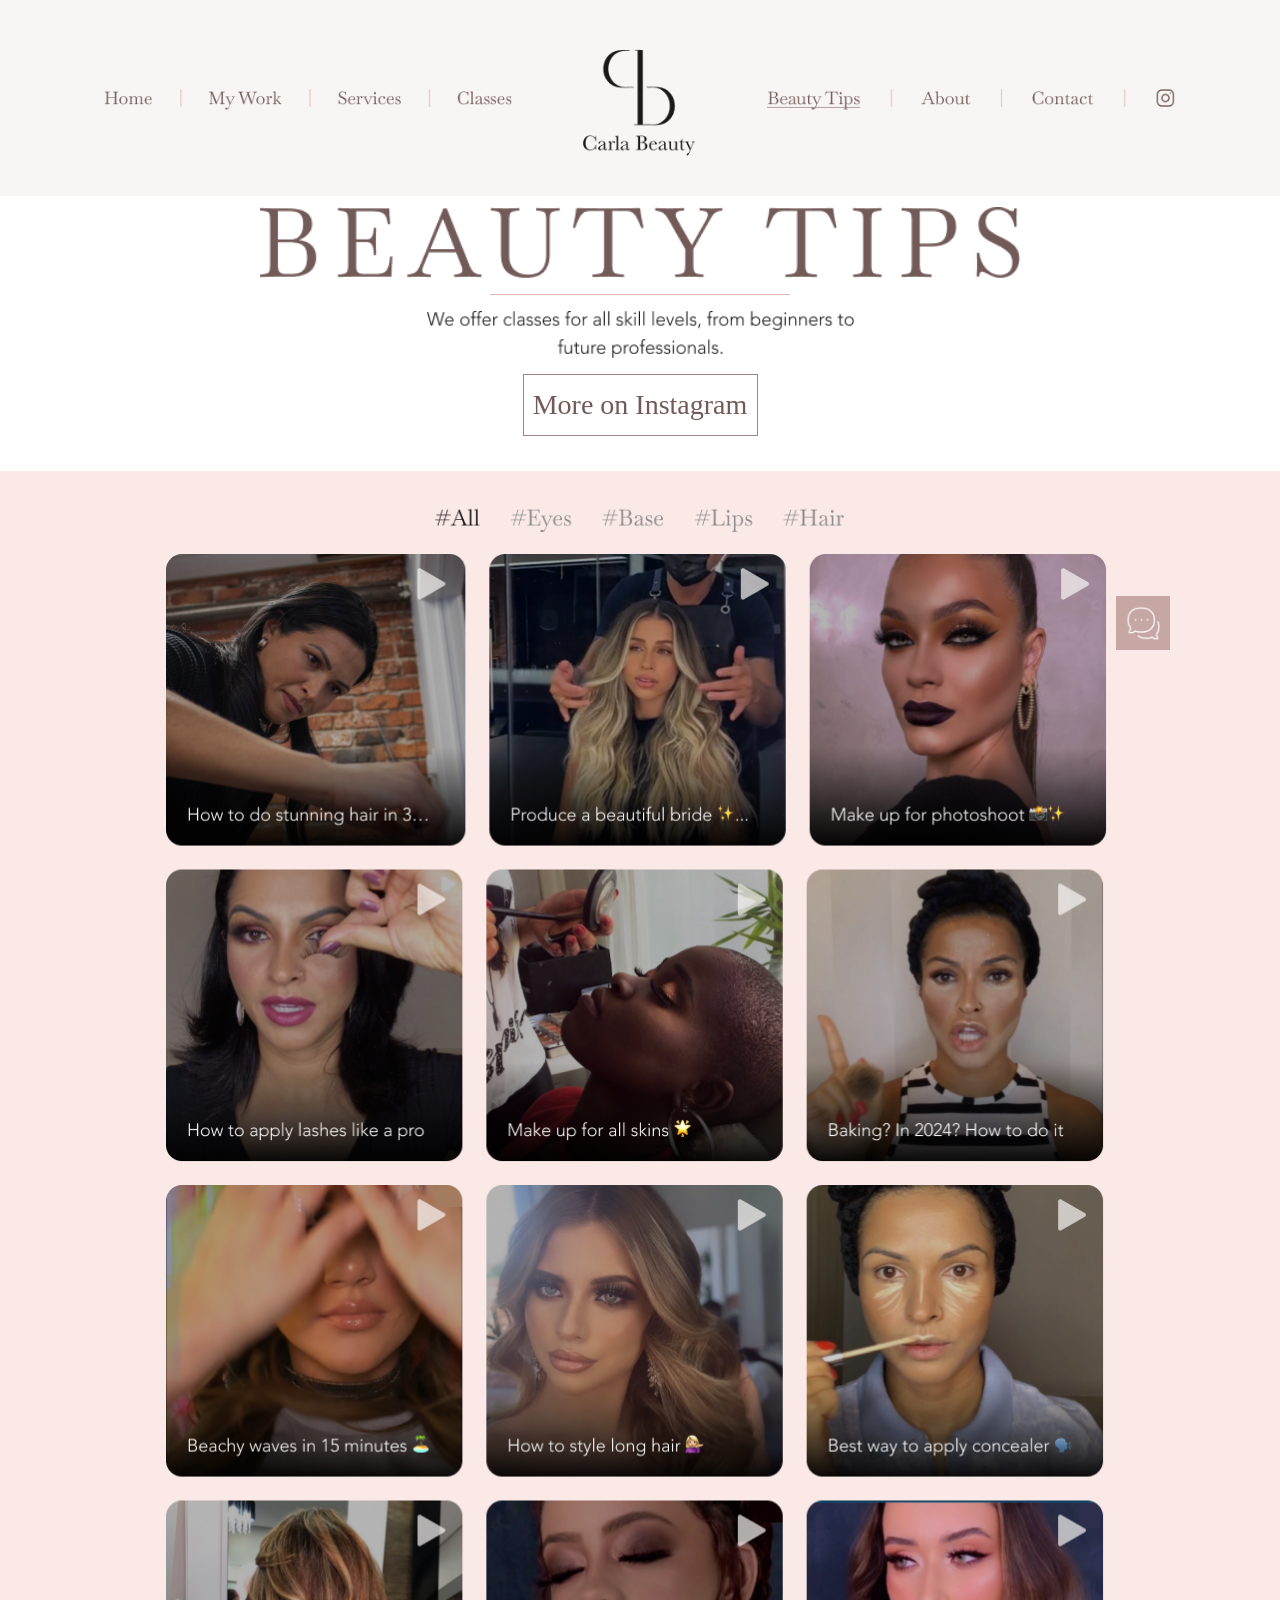
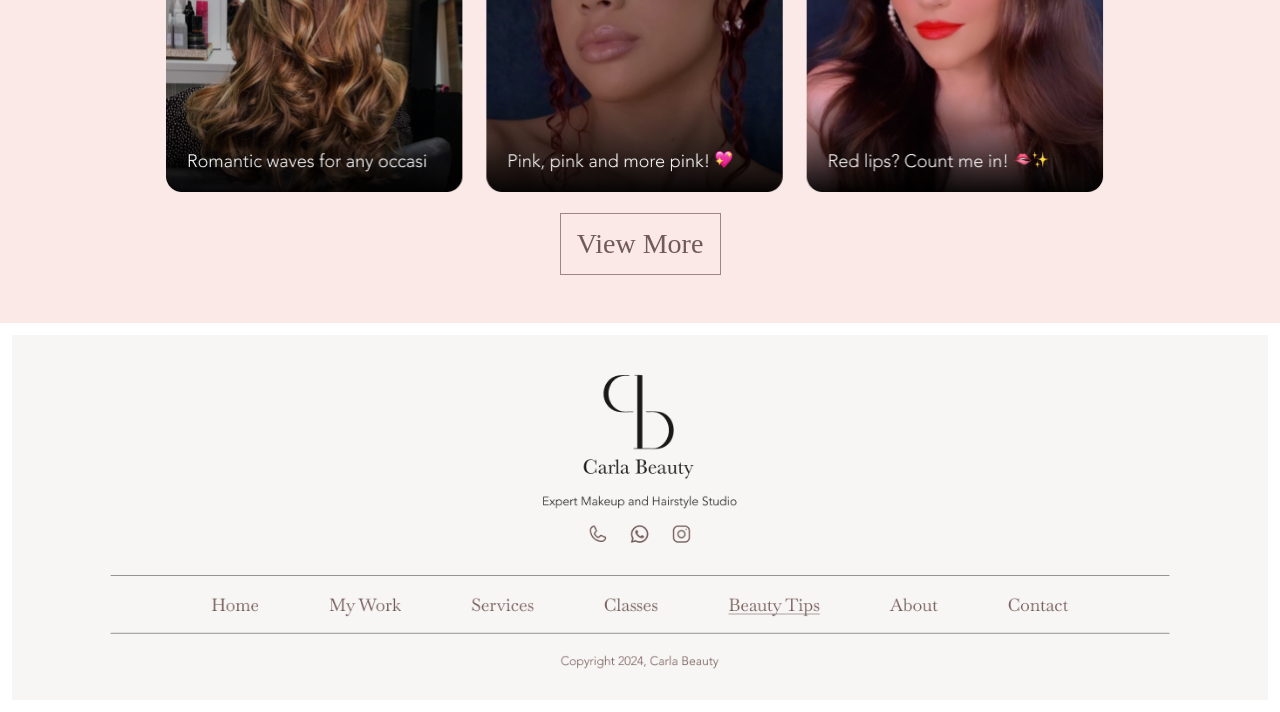
==== pages/beautyTips.html @ c4874949 "Update" ====
<!DOCTYPE html>
<html lang="en">
<head>
  <meta charset="UTF-8">
  <meta name="viewport" content="width=device-width, initial-scale=1.0">
  <title>Carla Beauty | Beauty Tips</title>
  <link rel="preconnect" href="https://fonts.googleapis.com">
  <link rel="preconnect" href="https://fonts.gstatic.com" crossorigin>
  <link href="https://fonts.googleapis.com/css2?family=Cormorant+Garamond:wght@400;500;600;700&family=Montserrat:wght@300;400;500;600;700&display=swap" rel="stylesheet">
  <link rel="stylesheet" href="../css/stylesM.css">
</head>
<body data-page="beauty-tips">
  <header class="site-header site-header-light">
    <div class="header-shell">
      <div class="page-header-art" aria-hidden="true">
        <img class="page-header-art-image" src="../images/header (4).png" alt="">
        <a class="page-header-link page-header-home" data-link="home" href="./Home.html"><span class="sr-only">Home</span></a>
        <a class="page-header-link page-header-my-work" href="./myWork.html"><span class="sr-only">My Work</span></a>
        <a class="page-header-link page-header-services" href="./services.html"><span class="sr-only">Services</span></a>
        <a class="page-header-link page-header-classes" href="./classes.html"><span class="sr-only">Classes</span></a>
        <a class="page-header-link page-header-beauty-tips" data-link="beauty-tips" href="./beautyTips.html"><span class="sr-only">Beauty Tips</span></a>
        <a class="page-header-link page-header-about" data-link="about" href="./about.html"><span class="sr-only">About</span></a>
        <a class="page-header-link page-header-contact" data-link="contact" href="./contact.html"><span class="sr-only">Contact</span></a>
        <a class="page-header-link page-header-instagram" href="https://www.instagram.com/carlabeatrizs_" target="_blank" rel="noreferrer" aria-label="Instagram"><span class="sr-only">Instagram</span></a>
      </div>
      <a class="brand-center page-mobile-brand" href="./Home.html" aria-label="Carla Beauty home">
        <img class="brand-logo-image" src="../images/Group 8.png" alt="Carla Beauty logo">
      </a>
      <button class="menu-toggle" type="button" aria-expanded="false" aria-controls="site-nav">
        <span></span>
        <span></span>
        <span></span>
      </button>
      <nav id="site-nav" class="site-nav">
        <a data-link="home" href="./Home.html">Home</a>
        <a href="./myWork.html">My Work</a>
        <a href="./services.html">Services</a>
        <a href="./classes.html">Classes</a>
        <a data-link="beauty-tips" href="./beautyTips.html">Beauty Tips</a>
        <a data-link="about" href="./about.html">About</a>
        <a data-link="contact" href="./contact.html">Contact</a>
      </nav>
    </div>
  </header>

  <main class="beauty-page beauty-page-rebuild">
    <section class="beauty-rebuild-hero">
      <div class="beauty-page-shell beauty-rebuild-hero-shell">
        <img class="beauty-rebuild-title" src="../images/Beauty tips.png" alt="Beauty Tips">
        <img class="beauty-rebuild-line" src="../images/Line 10.png" alt="">
        <img class="beauty-rebuild-subtitle" src="../images/We offer classes for all skill levels, from beginners to future professionals..png" alt="We offer classes for all skill levels, from beginners to future professionals.">
        <a class="beauty-cta-button beauty-cta-button-instagram" href="https://www.instagram.com/carlabeatrizs_" target="_blank" rel="noreferrer" aria-label="More on Instagram">
          More on Instagram
        </a>
      </div>
    </section>

    <section class="beauty-rebuild-feed-section">
      <div class="beauty-page-shell beauty-rebuild-feed-stage">
        <div class="beauty-rebuild-feed-shell">
          <img class="beauty-rebuild-tags" src="../images/Frame 497.png" alt="Beauty categories">
          <img class="beauty-rebuild-grid" src="../images/Frame 410.png" alt="Beauty tips videos">
          <a class="beauty-cta-button beauty-cta-button-view-more" href="https://www.instagram.com/carlabeatrizs_" target="_blank" rel="noreferrer" aria-label="View More Beauty Tips">
            View More
          </a>
        </div>

        <a class="beauty-message-float beauty-message-float-rebuild" href="./contact.html" aria-label="Contact Carla Beauty">
          <img class="beauty-message-icon" src="../images/message box.png" alt="">
          <span class="sr-only">Contact Carla Beauty</span>
        </a>
      </div>
    </section>
  </main>

  <footer class="site-footer">
    <div class="site-footer-figma">
      <div class="site-footer-figma-frame">
        <img class="site-footer-figma-image" src="../images/footer (2).png" alt="Carla Beauty footer">
        <a class="site-footer-hotspot site-footer-logo" href="./Home.html" aria-label="Carla Beauty home"><span class="sr-only">Carla Beauty home</span></a>
        <a class="site-footer-hotspot site-footer-call" href="./contact.html" aria-label="Contact Carla Beauty"><span class="sr-only">Contact Carla Beauty</span></a>
        <a class="site-footer-hotspot site-footer-whatsapp" href="./contact.html" aria-label="WhatsApp inquiry"><span class="sr-only">WhatsApp inquiry</span></a>
        <a class="site-footer-hotspot site-footer-instagram" href="https://www.instagram.com/carlabeatrizs_" target="_blank" rel="noreferrer" aria-label="Instagram"><span class="sr-only">Instagram</span></a>
        <a class="site-footer-hotspot site-footer-nav-home" href="./Home.html"><span class="sr-only">Home</span></a>
        <a class="site-footer-hotspot site-footer-nav-mywork" href="./myWork.html"><span class="sr-only">My Work</span></a>
        <a class="site-footer-hotspot site-footer-nav-services" href="./services.html"><span class="sr-only">Services</span></a>
        <a class="site-footer-hotspot site-footer-nav-classes" href="./classes.html"><span class="sr-only">Classes</span></a>
        <a class="site-footer-hotspot site-footer-nav-beautytips" href="./beautyTips.html"><span class="sr-only">Beauty Tips</span></a>
        <a class="site-footer-hotspot site-footer-nav-about" href="./about.html"><span class="sr-only">About</span></a>
        <a class="site-footer-hotspot site-footer-nav-contact" href="./contact.html"><span class="sr-only">Contact</span></a>
      </div>
    </div>
    <div class="site-footer-fallback">
      <div class="footer-brand">
        <img class="footer-logo-image" src="../images/cb-logo-final-1.png" alt="Carla Beauty logo">
      </div>
      <div class="footer-links">
        <a href="./Home.html">Home</a>
        <a href="./beautyTips.html">Beauty Tips</a>
        <a href="./about.html">About</a>
        <a href="./contact.html">Contact</a>
      </div>
      <p class="footer-copy">Beauty education, routines, and bridal preparation designed to feel simple and elevated.</p>
      <p class="footer-copy">&copy; <span data-year></span> Clarla Beauty. All rights reserved.</p>
    </div>
  </footer>

  <script src="../js/scryptM.js"></script>
</body>
</html>
---- css/stylesM.css ----
@importurl('https://fonts.googleapis.com/css2?family=Baskervville:ital,wght@0,400;1,400&display=swap');
@importurl('https://fonts.googleapis.com/css2?family=Allura&display=swap');
:root {
  --ink:#191919;
  --ink-soft:#725a58;
  --rose-deep:#b99692;
  --rose:#d7b0b5;
  --rose-soft:#fae9e7;
  --blush:#f8efee;
  --cream:#f8f6f4;
  --paper:#fbfafa;
  --border:rgba(185,150,146,0.32);
  --shadow:020px42pxrgba(25,25,25,0.08);
  --radius-lg:28px;
  --radius-md:20px;
  --radius-sm:14px;
  --site-width:min(1120px,calc(100vw-2rem));
}

* {
  box-sizing:border-box;
}

html {
  scroll-behavior:smooth;
}

body {
  margin:0;
  font-family:"Avenir Next","Avenir","Helvetica Neue",Arial,sans-serif;
  background:linear-gradient(180deg,#f8f6f40%,#fbfafa100%);
  color:var(--ink);
}

img {
  display:block;
  width:100%;
}

a {
  color:inherit;
  text-decoration:none;
}

button,input,select,textarea {
  font:inherit;
}

button {
  cursor:pointer;
}

.site-header {
  position:sticky;
  top:0;
  z-index:50;
  padding:0.9rem0;
  background:#f8f6f4;
  backdrop-filter:none;
  border-bottom:1pxsolidrgba(180,138,145,0.14);
}

.header-shell {
  position:relative;
  display:flex;
  align-items:center;
  justify-content:center;
  width:var(--site-width);
  margin:0auto;
  min-height:6.6rem;
}

.brand-lockup,.footer-brand {
  display:flex;
  align-items:center;
  gap:0.75rem;
}

.brand-monogram {
  display:inline-flex;
  align-items:center;
  justify-content:center;
  width:2.75rem;
  height:2.75rem;
  border:1pxsolidrgba(255,255,255,0.7);
  border-radius:50%;
  font-family:"Cormorant Garamond",serif;
  font-size:1.25rem;
  letter-spacing:0.16em;
  background:rgba(255,255,255,0.12);
  backdrop-filter:blur(10px);
}

.brand-title,.brand-subtitle,.footer-brandp {
  margin:0;
}

.brand-title {
  font-size:0.92rem;
  font-weight:600;
  letter-spacing:0.1em;
  text-transform:uppercase;
}

.brand-subtitle {
  font-size:0.7rem;
  letter-spacing:0.14em;
  opacity:0.85;
  text-transform:uppercase;
}

.site-nav {
  position:absolute;
  top:calc(100%+0.4rem);
  right:0.35rem;
  display:none;
  flex-direction:column;
  width:min(18rem,calc(100vw-2rem));
  padding:1rem;
  border:1pxsolidrgba(179,141,147,0.2);
  border-radius:1.5rem;
  background:rgba(255,250,248,0.98);
  box-shadow:var(--shadow);
}

.sr-only {
  position:absolute;
  width:1px;
  height:1px;
  padding:0;
  margin:-1px;
  overflow:hidden;
  clip:rect(0,0,0,0);
  white-space:nowrap;
  border:0;
}

.site-nav.is-open {
  display:flex;
}

.site-nava {
  padding:0.75rem0.95rem;
  border-radius:999px;
  color:var(--ink-soft);
  font-family:"Baskervville",serif;
  font-size:1rem;
  letter-spacing:0.01em;
  transition:background-color0.25sease,color0.25sease;
}

.site-nava:hover,.site-nava.is-active {
  background:rgba(244,223,226,0.72);
  color:var(--ink);
}

.menu-toggle {
  display:inline-flex;
  flex-direction:column;
  gap:0.28rem;
  padding:0.45rem;
  border:0;
  background:transparent;
  position:absolute;
  left:0;
  color:var(--ink);
}

.menu-togglespan {
  width:1.35rem;
  height:0.12rem;
  border-radius:999px;
  background:currentColor;
}

.nav-group {
  display:none;
  align-items:center;
  gap:1.2rem;
  position:absolute;
  top:50%;
  transform:translateY(-50%);
}

.nav-strip-group {
  display:none;
  position:absolute;
  top:50%;
  transform:translateY(-50%);
}

.nav-strip-image {
  width:100%;
  height:auto;
  display:block;
}

.nav-group-left.nav-strip-group {
  left:0;
  width:min(460px,33vw);
}

.nav-group-right.nav-strip-group {
  right:0;
  width:min(460px,33vw);
}

.nav-strip-hit {
  position:absolute;
  top:0;
  bottom:0;
  display:block;
}

.nav-strip-hit:focus-visible {
  outline:2pxsolidrgba(185,150,146,0.75);
  outline-offset:2px;
}

.nav-strip-home {
  left:0;
  width:18%;
}

.nav-strip-my-work {
  left:21%;
  width:22%;
}

.nav-strip-services {
  left:46%;
  width:24%;
}

.nav-strip-classes {
  left:74%;
  width:24%;
}

.nav-strip-beauty-tips {
  left:0;
  width:36%;
}

.nav-strip-about {
  left:40%;
  width:18%;
}

.nav-strip-contact {
  left:63%;
  width:22%;
}

.nav-strip-instagram {
  right:0;
  width:10%;
}

.nav-group-left {
  left:0;
}

.nav-group-right {
  right:0;
}

.nav-group:not(.nav-strip-group)a {
  position:relative;
  color:#856b6d;
  font-family:"Baskervville",serif;
  font-size:0.95rem;
  letter-spacing:0.01em;
}

.nav-group:not(.nav-strip-group)a:hover,.nav-group:not(.nav-strip-group)a.is-active {
  color:var(--ink);
}

.nav-group:not(.nav-strip-group)a:not(.nav-icon-link):not(:last-child)::after {
  content:"";
  position:absolute;
  top:50%;
  right:-0.62rem;
  width:1px;
  height:1.4rem;
  background:rgba(227,196,200,0.95);
  transform:translateY(-50%);
}

.nav-icon-link {
  display:inline-flex;
  align-items:center;
  justify-content:center;
  width:1.5rem;
  height:1.5rem;
}

.nav-icon-image {
  width:1.1rem;
  height:1.1rem;
  object-fit:contain;
  display:block;
}

.brand-center {
  display:inline-flex;
  align-items:center;
  justify-content:center;
  text-align:center;
  color:#211d1d;
}

.home-header-art {
  display:none;
  position:relative;
  width:100%;
  margin:0auto;
}

.home-header-art-image {
  width:100%;
  height:auto;
}

.home-header-link {
  position:absolute;
  top:0;
  bottom:0;
  display:block;
}

.home-header-link:focus-visible {
  outline:2pxsolidrgba(185,150,146,0.75);
  outline-offset:2px;
}

.home-header-home {
  left:6.2%;
  width:5.6%;
}

.home-header-my-work {
  left:13.8%;
  width:8.2%;
}

.home-header-services {
  left:24.8%;
  width:8.2%;
}

.home-header-classes {
  left:34.8%;
  width:7%;
}

.home-header-beauty-tips {
  left:59.5%;
  width:9.4%;
}

.home-header-about {
  left:71.2%;
  width:5.5%;
}

.home-header-contact {
  left:79%;
  width:6.3%;
}

.home-header-instagram {
  left:88.8%;
  width:4.5%;
}

.brand-logo-image {
  width:clamp(88px,9.2vw,127px);
  height:auto;
  object-fit:contain;
}

.footer-logo-image {
  width:54px;
  height:auto;
  object-fit:contain;
}

.hero {
  position:relative;
  min-height:90vh;
  display:flex;
  align-items:flex-end;
  padding:7.5rem04rem;
  overflow:hidden;
  background:linear-gradient(110deg,rgba(30,22,22,0.7),rgba(30,22,22,0.22)),url("https://images.unsplash.com/photo-1526045478516-99145907023c?auto=format&fit=crop&w=1400&q=80")center/cover;
}

.hero-overlay {
  position:absolute;
  inset:0;
  background:linear-gradient(180deg,rgba(24,18,18,0.08),rgba(24,18,18,0.64));
}

.hero-content,.page-hero-copy {
  position:relative;
  z-index:1;
  width:var(--site-width);
  margin:0auto;
}

.hero-content {
  color:#fff;
  max-width:34rem;
}

.eyebrow,.card-kicker {
  margin:000.8rem;
  font-size:0.74rem;
  letter-spacing:0.2em;
  text-transform:uppercase;
  color:var(--rose-deep);
}

.hero.eyebrow {
  color:rgba(255,235,239,0.9);
}

h1,h2,h3 {
  margin:0;
  font-family:"Baskervville",serif;
  font-weight:400;
  line-height:1.02;
}

h1 {
  font-size:clamp(3.3rem,11vw,6.8rem);
}

h2 {
  font-size:clamp(2.2rem,5vw,4rem);
}

h3 {
  font-size:clamp(1.5rem,2.8vw,2rem);
}

p {
  margin:0;
  line-height:1.65;
  color:var(--ink-soft);
}

.hero-copy,.page-hero-copyp {
  margin-top:1.2rem;
  max-width:32rem;
  color:rgba(255,246,248,0.9);
}

.hero-actions,.footer-links {
  display:flex;
  flex-wrap:wrap;
  gap:0.9rem;
}

.hero-actions {
  margin-top:1.8rem;
}

.button {
  display:inline-flex;
  align-items:center;
  justify-content:center;
  min-height:3.2rem;
  padding:0.75rem1.5rem;
  border-radius:0;
  border:1pxsolidrgba(185,150,146,0.8);
  font-family:"Baskervville",serif;
  font-size:1rem;
  font-weight:400;
  letter-spacing:0.01em;
  text-transform:none;
  transition:transform0.22sease,background-color0.22sease,border-color0.22sease;
}

.button:hover {
  transform:translateY(-2px);
}

.button-primary {
  background:var(--rose-soft);
  color:var(--ink);
}

.button-secondary {
  border-color:rgba(255,255,255,0.75);
  color:#fff;
  background:transparent;
}

.section {
  padding:4.5rem0;
}

.section-tinted {
  background:linear-gradient(180deg,rgba(248,237,238,0.85),rgba(249,242,241,0.6));
}

.section-shell {
  width:var(--site-width);
  margin:0auto;
}

.section-heading {
  margin-bottom:2rem;
}

.section-heading.center {
  text-align:center;
}

.profile-section {
  margin-top:-3.8rem;
  position:relative;
  z-index:5;
}

.profile-card,.split-feature,.cta-panel,.contact-layout,.tips-layout,.about-grid {
  display:grid;
  gap:1.5rem;
}

.profile-card {
  grid-template-columns:1fr;
  padding:1.5rem;
  border-radius:var(--radius-lg);
  background:rgba(255,255,255,0.88);
  box-shadow:var(--shadow);
}

.profile-photo,.feature-visualimg,.service-cardimg,.article-cardimg,.feature-articleimg,.tip-cardimg,.about-storyimg {
  height:100%;
  object-fit:cover;
  border-radius:calc(var(--radius-lg)-0.3rem);
}

.profile-photo {
  min-height:19rem;
}

.profile-copy {
  display:flex;
  flex-direction:column;
  justify-content:center;
  gap:1rem;
}

.signature-block {
  display:flex;
  flex-direction:column;
  gap:0.2rem;
  padding-top:0.7rem;
}

.signature-name {
  font-family:"Cormorant Garamond",serif;
  font-size:2rem;
  color:var(--ink);
}

.signature-role {
  font-size:0.88rem;
  letter-spacing:0.12em;
  text-transform:uppercase;
  color:var(--rose-deep);
}

.stats-strip {
  display:grid;
  grid-template-columns:repeat(2,minmax(0,1fr));
  gap:1rem;
  margin-top:1.5rem;
}

.stats-striparticle,.value-card,.sidebar-card {
  padding:1.5rem;
  border:1pxsolidvar(--border);
  border-radius:var(--radius-md);
  background:rgba(255,255,255,0.84);
  box-shadow:010px24pxrgba(76,51,55,0.06);
}

.stat-number {
  display:block;
  font-family:"Cormorant Garamond",serif;
  font-size:2.4rem;
  color:var(--ink);
}

.stat-label {
  font-size:0.82rem;
  letter-spacing:0.12em;
  text-transform:uppercase;
  color:var(--rose-deep);
}

.gallery-grid,.service-grid,.article-grid,.value-grid {
  display:grid;
  gap:1.2rem;
}

.image-card,.service-card,.article-card,.tip-card,.feature-article {
  overflow:hidden;
  border-radius:var(--radius-lg);
  background:rgba(255,255,255,0.9);
  box-shadow:var(--shadow);
}

.image-card {
  position:relative;
  min-height:22rem;
}

.image-cardimg {
  height:100%;
  object-fit:cover;
}

.image-card-copy {
  position:absolute;
  inset:auto1rem1rem;
  padding:1rem1.1rem;
  border-radius:1.2rem;
  background:rgba(255,250,248,0.86);
  backdrop-filter:blur(8px);
}

.service-card,.article-card,.tip-card {
  display:grid;
}

.service-cardimg {
  aspect-ratio:1/1.15;
}

.service-cardh3,.service-cardp,.article-carddiv,.tip-carddiv,.feature-article-copy {
  padding-left:1.3rem;
  padding-right:1.3rem;
}

.service-cardh3,.article-cardh3,.tip-cardh3 {
  padding-top:1rem;
}

.service-cardp,.article-carda,.tip-cardp {
  padding-bottom:1.3rem;
}

.article-card {
  grid-template-rows:auto1fr;
}

.article-cardimg {
  aspect-ratio:1/0.95;
}

.article-carddiv {
  display:grid;
  gap:0.8rem;
  padding-top:1rem;
  padding-bottom:1.3rem;
}

.article-carda {
  padding:0;
  font-size:0.82rem;
  font-weight:600;
  letter-spacing:0.12em;
  text-transform:uppercase;
  color:var(--ink);
}

.split-feature,.contact-layout,.tips-layout,.about-grid {
  grid-template-columns:1fr;
}

.feature-copy,.contact-panel,.feature-article-copy {
  display:grid;
  gap:1rem;
}

.feature-list {
  margin:0;
  padding-left:1rem;
  color:var(--ink-soft);
  line-height:1.8;
}

.feature-visualimg {
  min-height:22rem;
}

.cta-panel {
  padding:2rem;
  border-radius:var(--radius-lg);
  background:rgba(255,255,255,0.78);
  box-shadow:var(--shadow);
}

.mini-contact-form,.form-grid {
  display:grid;
  gap:1rem;
}

label {
  display:grid;
  gap:0.45rem;
  color:var(--ink);
  font-size:0.88rem;
  font-weight:500;
}

input,select,textarea {
  width:100%;
  padding:0.95rem1rem;
  border:1pxsolidrgba(118,90,95,0.24);
  border-radius:1rem;
  background:#fff;
  color:var(--ink);
  outline:none;
  transition:border-color0.2sease,box-shadow0.2sease;
}

input:focus,select:focus,textarea:focus {
  border-color:var(--rose-deep);
  box-shadow:0004pxrgba(215,176,181,0.22);
}

textarea {
  resize:vertical;
}

.full-width {
  grid-column:1/-1;
}

.page-hero {
  padding:10rem04rem;
  background:radial-gradient(circleattopleft,rgba(247,221,224,0.7),transparent38%),linear-gradient(180deg,#fff4f50%,#fcf8f6100%);
}

.page-hero-soft {
  background:radial-gradient(circleatrighttop,rgba(203,159,167,0.18),transparent32%),linear-gradient(180deg,#fff7f80%,#fbf5f4100%);
}

.beauty-page {
  padding-bottom:0;
  background:#fff;
}

.beauty-page-shell {
  width:min(1440px,calc(100vw-2rem));
  margin:0auto;
}

.beauty-rebuild-hero {
  background:#fff;
  padding:3.2rem03.15rem;
}

.beauty-rebuild-hero-shell {
  display:grid;
  justify-items:center;
  gap:1.6rem;
}

.beauty-rebuild-title {
  width:min(636px,72vw);
  height:auto;
}

.beauty-rebuild-line {
  width:min(200px,22vw);
  height:auto;
}

.beauty-rebuild-subtitle {
  width:min(413px,56vw);
  height:auto;
}

.beauty-cta-button {
  display:inline-flex;
  align-items:center;
  justify-content:center;
  box-sizing:border-box;
  min-width:160px;
  height:62px;
  padding:24px32px;
  border:0.8pxsolidrgba(138,115,115,0.58);
  background:transparent;
  color:#8a7373;
  font-family:"Baskervville",serif;
  font-size:clamp(1.05rem,1.28vw,1.34rem);
  line-height:1;
  text-decoration:none;
  white-space:nowrap;
  transition:background180msease,border-color180msease,color180msease;
}

.beauty-cta-button:hover,.beauty-cta-button:focus-visible {
  background:#c5a39f;
  border-color:#c5a39f;
  color:#fff;
}

.beauty-cta-button:focus-visible {
  outline:2pxsolidrgba(185,150,146,0.75);
  outline-offset:3px;
}

.beauty-cta-button-instagram {
  width:235px;
}

.beauty-cta-button-view-more {
  width:161px;
}

.beauty-rebuild-feed-section {
  background:#fbe7e6;
  padding:2.7rem04.7rem;
}

.beauty-rebuild-feed-stage {
  position:relative;
}

.beauty-rebuild-feed-shell {
  width:min(950px,calc(100vw-4rem));
  margin:0auto;
  display:grid;
  justify-items:center;
  gap:2rem;
}

.beauty-rebuild-tags {
  width:min(439px,56vw);
  height:auto;
}

.beauty-rebuild-grid {
  width:min(950px,100%);
  height:auto;
}

.beauty-message-float {
  display:inline-flex;
  align-items:flex-end;
  justify-content:center;
}

.beauty-message-float-rebuild {
  position:absolute;
  right:-0.85rem;
  top:1.35rem;
  width:3.45rem;
  height:6rem;
}

.beauty-message-float:focus-visible {
  outline:2pxsolidrgba(185,150,146,0.75);
  outline-offset:2px;
}

.beauty-message-icon {
  width:100%;
  height:100%;
  object-fit:contain;
  object-position:centerbottom;
}

.beauty-title-band {
  padding:3.4rem01.5rem;
}

.beauty-title-shellh1 {
  font-size:clamp(4.8rem,15vw,10rem);
  color:rgba(25,25,25,0.04);
}

.beauty-featured-section {
  padding-top:0.75rem;
}

.beauty-layout {
  align-items:start;
}

.beauty-main.feature-article,.beauty-sidebar-card {
  background:rgba(255,255,255,0.86);
  border:1pxsolidrgba(185,150,146,0.22);
  box-shadow:018px34pxrgba(25,25,25,0.05);
}

.beauty-main.feature-article {
  overflow:hidden;
}

.beauty-main.feature-articleimg {
  min-height:25rem;
}

.beauty-sidebar {
  gap:1rem;
}

.beauty-sidebar-card {
  padding:1.3rem;
}

.page-hero-copyp:not(.eyebrow) {
  color:var(--ink-soft);
}

.tips-main,.tips-sidebar,.about-values {
  display:grid;
  gap:1.2rem;
}

.feature-articleimg {
  min-height:20rem;
  object-fit:cover;
}

.feature-article-copy {
  padding-top:1.4rem;
  padding-bottom:1.5rem;
}

.tip-card {
  grid-template-columns:1fr;
}

.tip-cardimg {
  min-height:14rem;
  object-fit:cover;
}

.tip-carddiv {
  padding-top:1rem;
  padding-bottom:1.3rem;
  display:grid;
  gap:0.75rem;
}

.about-story {
  display:grid;
  gap:1.5rem;
}

.about-storyimg {
  min-height:24rem;
}

.contact-panel {
  padding:1.7rem;
  border-radius:var(--radius-lg);
  background:linear-gradient(180deg,rgba(248,231,233,0.9),rgba(255,255,255,0.86));
  box-shadow:var(--shadow);
}

.contact-details {
  display:grid;
  gap:0.8rem;
}

.contact-main {
  padding:1.5rem03rem;
}

.contact-page-shell {
  width:min(760px,calc(100vw-1.5rem));
  margin:0auto;
  display:grid;
  gap:0.95rem;
}

.contact-page-title {
  display:grid;
  gap:0.65rem;
  justify-items:center;
  text-align:center;
}

.contact-overline {
  display:none;
}

.contact-page-titleh1 {
  font-size:clamp(3.3rem,8vw,4.55rem);
  font-weight:400;
  letter-spacing:0.08em;
  color:#856b6d;
}

.contact-divider {
  width:min(112px,24vw);
  height:1px;
  background:rgba(201,162,165,0.82);
}

.contact-top-links {
  display:flex;
  justify-content:center;
  flex-wrap:wrap;
  gap:1.15rem;
}

.contact-top-links-inline {
  margin-top:-0.1rem;
}

.contact-inline-link {
  display:inline-flex;
  align-items:center;
  gap:0.42rem;
  color:rgba(114,90,88,0.88);
  font-size:0.82rem;
  line-height:1;
}

.contact-inline-icon {
  display:inline-flex;
  align-items:center;
  justify-content:center;
  min-width:0.95rem;
  font-size:0.72rem;
  color:rgba(133,107,109,0.88);
}

.contact-form-card {
  padding:1.85rem1.9rem2rem;
  border:0;
  background:#fae7e5;
  box-shadow:none;
}

.contact-form-card-centered {
  max-width:560px;
  margin:0auto;
}

.contact-tabs {
  display:grid;
  grid-template-columns:repeat(2,minmax(0,1fr));
  gap:0;
  margin-bottom:1.45rem;
}

.contact-tabs-lined {
  padding-bottom:0.8rem;
  border-bottom:1pxsolidrgba(132,105,102,0.68);
}

.tab-button {
  position:relative;
  flex:1;
  min-height:2.2rem;
  border:0;
  border-radius:0;
  background:transparent;
  color:rgba(133,107,109,0.72);
  font-family:"Baskervville",serif;
  font-size:1rem;
  font-weight:400;
  letter-spacing:0.01em;
}

.tab-button.is-active {
  color:rgba(54,39,39,0.96);
}

.tab-button.is-active::after {
  content:"";
  position:absolute;
  left:0;
  right:0;
  bottom:-0.81rem;
  height:1px;
  background:rgba(54,39,39,0.92);
}

.contact-form {
  display:none;
}

.contact-form.active {
  display:grid;
}

.contact-figma-form {
  gap:1.05rem;
}

.contact-choice-group {
  display:grid;
  gap:0.6rem;
  margin:0;
  padding:0;
  border:0;
}

.contact-choice-grouplegend,.contact-choice-group>span:first-child {
  padding:0;
  font-family:"Baskervville",serif;
  font-size:1.05rem;
  font-weight:400;
  letter-spacing:0;
  text-transform:none;
  color:#4c3938;
}

.segmented-options {
  display:grid;
  grid-template-columns:repeat(3,minmax(0,1fr));
  gap:0.28rem;
}

.segmented-options.two-up {
  grid-template-columns:repeat(2,minmax(0,1fr));
}

.segment-option {
  position:relative;
  display:flex;
  align-items:center;
  justify-content:flex-start;
  cursor:pointer;
  min-height:2.25rem;
  padding:0.45rem1.9rem0.45rem0.7rem;
  border:0.8pxsolidrgba(205,171,169,0.88);
  background:#fff;
  color:rgba(133,107,109,0.92);
  text-align:left;
  font-family:"Baskervville",serif;
  font-size:0.86rem;
}

.segment-optioninput {
  position:absolute;
  inset:0;
  opacity:0;
}

.segment-option.selected {
  color:rgba(86,67,67,0.96);
}

.segment-optionspan {
  display:block;
  width:100%;
}

.segment-option.selected::after {
  content:"";
  position:absolute;
  top:50%;
  right:0.45rem;
  width:0.92rem;
  height:0.92rem;
  transform:translateY(-50%);
  background:url("../images/teenyicons_tick-circle-solid.png")center/containno-repeat;
}

.contact-two-col {
  display:grid;
  grid-template-columns:repeat(2,minmax(0,1fr));
  gap:0.9rem;
}

.input-wrap {
  display:block;
}

.input-wrapinput,.input-wrapselect,.input-wraptextarea,.phone-entryinput {
  border-radius:0;
  min-height:2.4rem;
  padding:0.6rem0.7rem;
  border:0.8pxsolidrgba(205,171,169,0.88);
  background:#fff;
  color:rgba(68,49,49,0.95);
  box-shadow:none;
}

.contact-page.input-wrapinput:focus,.contact-page.input-wrapselect:focus,.contact-page.input-wraptextarea:focus,.contact-page.phone-entryinput:focus {
  border-color:rgba(181,149,146,0.92);
  box-shadow:none;
}

.inline-check {
  display:inline-flex;
  align-items:center;
  gap:0.35rem;
  font-size:0.75rem;
  color:rgba(114,90,88,0.82);
}

.inline-checkinput,.radio-lineinput {
  width:auto;
  margin:0;
}

.inline-checkinput,.contact-check-iteminput,.contact-inline-checkinput {
  appearance:none;
  -webkit-appearance:none;
  width:0.78rem;
  height:0.78rem;
  padding:0;
  border:0.8pxsolidrgba(205,171,169,0.92);
  border-radius:0;
  background:#fff;
}

.inline-checkinput:checked,.contact-check-iteminput:checked,.contact-inline-checkinput:checked {
  border-color:transparent;
  background:url("../images/checkbox.png")center/containno-repeat;
}

.radio-line {
  display:flex;
  align-items:center;
  justify-content:flex-start;
  cursor:pointer;
  gap:0.42rem;
  padding:0.08rem00.25rem;
  border-bottom:0;
  color:rgba(114,90,88,0.88);
  font-size:0.82rem;
}

.radio-line.active {
  color:rgba(69,50,49,0.96);
}

.radio-lineinput {
  appearance:none;
  -webkit-appearance:none;
  flex:00auto;
  width:0.82rem;
  min-width:0.82rem;
  height:0.82rem;
  padding:0;
  border:0.8pxsolidrgba(205,171,169,0.92);
  border-radius:50%;
  background:#fff;
  background-repeat:no-repeat;
  background-position:center;
  background-size:contain;
  box-shadow:none;
}

.radio-lineinput:checked {
  width:0.88rem;
  min-width:0.88rem;
  height:0.88rem;
  padding:0;
  border:0;
  background-image:url("../images/Group 1.png");
  background-color:transparent;
}

.radio-lineinput:focus-visible {
  outline:2pxsolidrgba(185,150,146,0.75);
  outline-offset:2px;
}

.phone-entry {
  display:grid;
  grid-template-columns:auto1fr;
  align-items:center;
  gap:0.55rem;
  min-height:2.4rem;
  padding:00.7rem;
  border:0.8pxsolidrgba(205,171,169,0.88);
  background:#fff;
}

.phone-entryinput {
  min-height:2rem;
  padding:0;
  border:0;
  background:transparent;
}

.phone-entry:focus-within {
  border-color:rgba(181,149,146,0.92);
}

.phone-prefix {
  color:rgba(85,66,66,0.88);
  font-size:0.82rem;
  line-height:1;
}

.contact-next-button {
  justify-self:center;
  min-width:6.9rem;
  min-height:3rem;
  padding:0.65rem1.55rem;
  background:transparent;
  color:rgba(133,107,109,0.92);
  border-color:rgba(175,143,140,0.8);
}

.contact-next-button:hover,.contact-next-button:focus-visible {
  background:#c5a39f;
  border-color:#c5a39f;
  color:#fff;
  transform:none;
}

.contact-wizard-card {
  position:relative;
  max-width:560px;
  padding:1.65rem1.75rem1.9rem;
}

.contact-step {
  display:none;
  gap:1rem;
}

.contact-step.active {
  display:grid;
}

#service-form.contact-step[data-step="details"] {
  gap:1.45rem;
}

.contact-detail-variant {
  display:none;
  gap:0.95rem;
}

.contact-detail-variant.is-active {
  display:grid;
}

.contact-back-link {
  justify-self:start;
  border:0;
  padding:0;
  background:transparent;
  color:rgba(118,90,95,0.72);
  font-size:0.78rem;
}

.contact-back-linkspan {
  margin-right:0.28rem;
}

.contact-help-copy {
  margin:-0.1rem00;
  font-size:0.72rem;
  color:rgba(80,61,60,0.7);
}

.contact-step-title {
  margin:000.25rem;
  font-family:"Baskervville",serif;
  font-size:clamp(1.55rem,3vw,2rem);
  color:#4c3938;
}

.contact-two-col-tight {
  gap:0.35rem;
}

.input-wrap-icon {
  position:relative;
}

.input-wrap-trailing {
  position:absolute;
  right:0.7rem;
  top:50%;
  width:0.95rem;
  height:0.95rem;
  transform:translateY(-50%);
  font-size:0;
  color:transparent;
  background:url("../images/material-symbols-light_search.png")center/containno-repeat;
  pointer-events:none;
}

#service-form.contact-step[data-step="details"].input-wrapselect {
  appearance:none;
  -webkit-appearance:none;
  padding-right:2rem;
  background-image:url("../images/teenyicons_tick-circle-solid.png");
  background-repeat:no-repeat;
  background-position:right0.55remcenter;
  background-size:0.95rem0.95rem;
}

.contact-check-grid {
  display:grid;
  grid-template-columns:repeat(2,minmax(0,1fr));
  gap:0.72rem1.55rem;
}

.contact-check-item,.contact-inline-check {
  display:inline-flex;
  align-items:center;
  gap:0.52rem;
  color:rgba(80,61,60,0.82);
  font-size:0.78rem;
  line-height:1.3;
}

.contact-check-iteminput,.contact-inline-checkinput {
  width:0.75rem;
  height:0.75rem;
  margin:0;
  accent-color:#d7b0b5;
}

.contact-attendee-grid {
  display:grid;
  gap:0.62rem;
}

.contact-attendee-row {
  display:grid;
  grid-template-columns:96px66px2px1frautoauto;
  align-items:center;
  gap:0.56rem;
  padding:0.52rem0.75rem;
  background:rgba(255,255,255,0.94);
  border:0;
}

.contact-attendee-name {
  font-family:"Baskervville",serif;
  font-size:0.92rem;
  color:#4c3938;
}

.contact-stepper {
  position:relative;
  display:inline-grid;
  grid-template-columns:repeat(3,1fr);
  align-items:center;
  width:66px;
  height:26px;
  border:0;
  background:url("../images/quantity.png")center/100%100%no-repeat;
}

.contact-stepper::after {
  content:"";
  position:absolute;
  top:50%;
  left:50%;
  width:18px;
  height:16px;
  transform:translate(-50%,-50%);
  background:#f9e4e2;
  z-index:1;
}

.contact-stepperbutton {
  position:relative;
  z-index:2;
  min-height:26px;
  border:0;
  background:transparent;
  color:transparent;
}

.contact-stepperinput {
  position:relative;
  z-index:2;
  min-height:26px;
  padding:0;
  border:0;
  background:transparent;
  text-align:center;
  box-shadow:none;
  font-size:0.9rem;
  color:#4c3938;
}

.contact-inline-spacer {
  display:block;
  width:2px;
  height:26px;
  background:url("../images/Line 21.png")center/containno-repeat;
  justify-self:center;
}

.contact-attendee-row-single.contact-inline-check:last-child {
  grid-column:4;
}

.contact-inline-check {
  justify-self:start;
}

.contact-attendee-row.contact-inline-check:first-of-type {
  grid-column:5;
}

.contact-attendee-row.contact-inline-check:last-of-type {
  grid-column:6;
}

.contact-attendee-row-single.contact-inline-check {
  grid-column:6;
}

.contact-step-success {
  gap:1.1rem;
}

.contact-success-copy {
  display:grid;
  gap:0.45rem;
}

.contact-success-banner-image {
  width:100%;
  max-width:39rem;
  height:auto;
  display:block;
}

.contact-success-copy--academy {
  gap:0.55rem;
}

.contact-success-banner-image--academy {
  max-width:34rem;
}

.contact-success-copyh2 {
  margin:0;
  font-size:clamp(2.6rem,4.2vw,3.45rem);
  line-height:1.08;
  color:rgba(133,107,109,0.92);
}

.contact-success-copyp {
  margin:0;
  max-width:32rem;
  color:rgba(80,61,60,0.8);
  font-size:0.92rem;
  line-height:1.45;
}

.contact-edit-link {
  justify-self:start;
  display:inline-flex;
  align-items:center;
  gap:0.38rem;
  border:0;
  padding:0;
  background:transparent;
  color:rgba(118,90,95,0.76);
  font-family:"Baskervville",serif;
  font-size:1rem;
}

.contact-edit-linkimg {
  width:0.52rem;
  height:0.8rem;
  object-fit:contain;
}

.contact-success-card {
  display:grid;
  gap:1.2rem;
  padding:1.8rem1.8rem1.5rem;
  border:0.8pxsolidrgba(185,150,146,0.78);
  background:rgba(250,231,229,0.92);
}

.contact-step-success-academy {
  gap:1.5rem;
}

.contact-step-success-academy.contact-success-copyh2 {
  max-width:22rem;
  font-size:clamp(2.35rem,5.8vw,3.55rem);
}

.contact-step-success-academy.contact-success-copyp {
  max-width:27rem;
  font-size:0.98rem;
  line-height:1.45;
}

.contact-success-image-wrap {
  overflow:hidden;
}

.contact-success-image-wrap--academy {
  overflow:hidden;
}

.contact-success-image {
  width:100%;
  aspect-ratio:1.73/1;
  object-fit:cover;
}

.contact-success-image--academy {
  aspect-ratio:auto;
}

.contact-success-image--academy-frame {
  width:100%;
  max-width:38rem;
  display:block;
}

.contact-success-price-block {
  display:grid;
  gap:0.28rem;
}

.contact-success-price-label {
  margin:0;
  color:rgba(80,61,60,0.8);
  font-size:0.9rem;
}

.contact-success-price {
  margin:0;
  font-family:"Baskervville",serif;
  font-size:clamp(2.2rem,4vw,3.1rem);
  line-height:1.05;
  color:#856b6d;
}

.contact-success-summary-grid {
  display:grid;
  grid-template-columns:repeat(2,minmax(0,1fr));
  gap:1.2rem1.8rem;
  align-items:start;
}

.contact-success-summary-column {
  display:grid;
  gap:0.5rem;
}

.contact-success-summary-column:last-child:nth-child(3) {
  grid-column:2;
}

.contact-success-summary-columnh3 {
  margin:0;
  font-family:"Baskervville",serif;
  font-size:1.75rem;
  line-height:1.1;
  color:#4c3938;
}

.contact-success-summary-columnul {
  margin:0;
  padding:0;
  list-style:none;
  display:grid;
  gap:0.2rem;
  color:rgba(80,61,60,0.88);
  font-size:0.92rem;
  line-height:1.38;
}

.contact-success-summary-columnli::before {
  content:"- ";
}

.contact-success-footer {
  display:grid;
  grid-template-columns:minmax(0,1fr)auto;
  align-items:end;
  gap:1rem;
}

.contact-success-footer-art {
  width:100%;
  max-width:332px;
  height:auto;
}

.contact-share-button {
  display:inline-flex;
  align-items:center;
  justify-content:center;
  width:161px;
  min-width:160px;
  height:62px;
  padding:24px32px;
  border:0.8pxsolidrgba(138,115,115,0.58);
  background:transparent;
  color:#8a7373;
  font-family:"Baskervville",serif;
  font-size:1.18rem;
  line-height:1;
  transition:background180msease,border-color180msease,color180msease;
}

.contact-share-button:hover,.contact-share-button:focus-visible {
  background:#c5a39f;
  border-color:#c5a39f;
  color:#fff;
}

.contact-wizard-card.button-primary,.contact-wizard-card.button-outline-soft {
  border-radius:0;
  box-shadow:none;
}

.contact-page-titlep {
  max-width:21rem;
  margin-left:auto;
  margin-right:auto;
  font-size:0.8rem;
  line-height:1.55;
}

.contact-top-links {
  max-width:30rem;
  margin:0auto1.15rem;
}

.contact-call-availability {
  display:none;
  gap:0.38rem;
}

.contact-call-availability.is-visible {
  display:grid;
}

#service-form.contact-step[data-step="intro"] {
  position:relative;
}

#service-form.contact-step[data-step="intro"]::after {
  content:"";
  position:absolute;
  left:-1.45rem;
  top:13.55rem;
  width:2rem;
  height:3.5rem;
  background:url("../images/message box.png")center/containno-repeat;
}

.contact-page.button-primary {
  box-shadow:none;
}

.home-main {
  padding-bottom:2rem;
  background:#fff;
}

.home-shell {
  width:min(1080px,calc(100vw-1.5rem));
  margin:0auto;
}

.home-hero {
  position:relative;
  min-height:0;
  padding:0;
  background:#f8f6f4;
}

.home-hero-photo {
  width:100%;
  height:auto;
  aspect-ratio:1440/625;
  object-fit:cover;
}

.home-hero-content {
  position:absolute;
  left:50%;
  bottom:clamp(2.15rem,4vw,3.3rem);
  z-index:1;
  display:grid;
  gap:clamp(0.85rem,1.5vw,1.1rem);
  justify-items:center;
  transform:translateX(-50%);
}

.home-hero-wordmark-image {
  width:min(618px,43vw);
  height:auto;
}

.home-hero-subtitle-image {
  width:min(488px,34vw);
  height:auto;
}

.home-hero-button-link {
  position:relative;
  display:inline-flex;
  align-items:center;
  justify-content:center;
  width:222px;
  height:62px;
}

.home-hero-button-art-image,.home-hero-button-hover-layer {
  position:absolute;
  inset:0;
  width:100%;
  height:100%;
}

.home-hero-button-art-image {
  object-fit:contain;
  transition:opacity0.22sease;
}

.home-hero-button-hover-layer {
  display:flex;
  align-items:center;
  justify-content:center;
  border:0.8pxsolidrgba(255,255,255,0.88);
  background:rgba(255,255,255,0.88);
  color:#5e4a49;
  font-family:"Baskervville",serif;
  font-size:1rem;
  line-height:1;
  opacity:0;
  transition:opacity0.22sease;
}

.home-hero-button-link:hover.home-hero-button-art-image,.home-hero-button-link:focus-visible.home-hero-button-art-image {
  opacity:0;
}

.home-hero-button-link:hover.home-hero-button-hover-layer,.home-hero-button-link:focus-visible.home-hero-button-hover-layer {
  opacity:1;
}

.home-hero-button-link:focus-visible {
  outline:none;
}

.home-section {
  padding:2.5rem0;
}

.home-section-intro {
  padding:3.2rem01.45rem;
  background:#fff;
}

.home-section-compact {
  padding-top:1.5rem;
}

.home-section-tinted {
  background:linear-gradient(180deg,rgba(250,233,231,0.82),rgba(251,250,250,0.92));
}

.home-section-star {
  padding:000.95rem;
  background:#fff;
}

.home-intro-rebuild {
  max-width:980px;
  display:grid;
  grid-template-columns:minmax(0,306px)minmax(0,499px);
  align-items:center;
  justify-content:center;
  gap:clamp(2.2rem,4.6vw,4.25rem);
}

.home-intro-card-column {
  display:flex;
  justify-content:center;
}

.home-intro-portrait-stack {
  width:min(306px,100%);
  display:grid;
  justify-items:start;
}

.home-intro-portrait-image {
  width:100%;
  height:auto;
}

.home-intro-cert-image {
  width:min(285px,93.15%);
  height:auto;
}

.home-intro-copy-column {
  width:min(499px,100%);
  display:grid;
  justify-items:start;
  align-content:center;
  gap:1.15rem;
}

.home-intro-monogram-image {
  width:50px;
  height:auto;
}

.home-intro-copy-image {
  width:min(499px,100%);
  height:auto;
}

.home-intro-button-link {
  position:relative;
  display:inline-flex;
  align-items:center;
  justify-content:center;
  width:160px;
  height:62px;
}

.home-intro-button-art-image,.home-intro-button-hover-layer {
  position:absolute;
  inset:0;
  width:100%;
  height:100%;
}

.home-intro-button-art-image {
  object-fit:contain;
  transition:opacity0.22sease;
}

.home-intro-button-hover-layer {
  display:flex;
  align-items:center;
  justify-content:center;
  border:0.8pxsolid#c5a39f;
  background:#c5a39f;
  color:#fff;
  font-family:"Baskervville",serif;
  font-size:1rem;
  line-height:1;
  opacity:0;
  transition:opacity0.22sease;
}

.home-intro-button-link:hover.home-intro-button-art-image,.home-intro-button-link:focus-visible.home-intro-button-art-image {
  opacity:0;
}

.home-intro-button-link:hover.home-intro-button-hover-layer,.home-intro-button-link:focus-visible.home-intro-button-hover-layer {
  opacity:1;
}

.home-intro-button-link:focus-visible {
  outline:none;
}

.home-section-brands {
  padding:0.1rem01.1rem;
  background:#fff;
}

.home-brands-shell-home {
  max-width:860px;
  display:grid;
  gap:1.35rem;
}

.home-brands-shell-rebuild {
  max-width:862px;
  gap:1.05rem;
}

.home-brands-heading-image {
  width:min(862px,100%);
  margin:0auto;
}

.home-brands-logos-image {
  width:min(740px,90%);
  margin:0auto;
}

.home-brands-logos-image-rebuild {
  width:min(740px,100%);
}

.home-star-frame {
  width:min(1439px,calc(100vw-0.875rem));
  margin:0auto;
}

.home-star-image {
  display:block;
  width:100%;
  height:auto;
}

.home-services-section {
  padding:2.1rem02.8rem;
  background:#fff;
}

.home-services-figma {
  width:min(1223px,calc(100vw-1rem));
  margin:0auto;
  display:grid;
  gap:0.95rem;
}

.home-services-figma-heading-wrap {
  position:relative;
  width:min(1078px,calc(100vw-2.75rem));
  margin:0auto;
}

.home-services-figma-heading,.home-services-figma-gallery {
  display:block;
  height:auto;
}

.home-services-figma-heading {
  width:100%;
}

.home-services-figma-gallery {
  width:min(1098px,calc(100vw-4.2rem));
  margin:0auto;
}

.home-services-quote-link {
  position:absolute;
  left:50%;
  top:88%;
  transform:translate(-50%,-50%);
  width:clamp(142px,15.85vw,171px);
  height:clamp(46px,5.3vw,58px);
}

.home-services-fallback {
  display:none;
}

.home-education-section {
  padding:001.4rem;
  background:#fff;
}

.home-education-figma {
  width:min(1439px,calc(100vw-0.875rem));
  margin:0auto;
}

.home-education-figma-frame {
  position:relative;
}

.home-education-figma-image {
  display:block;
  width:100%;
  height:auto;
}

.home-education-classes-link {
  position:absolute;
  left:13.55%;
  top:88.8%;
  width:11.7%;
  height:7.4%;
}

.home-education-fallback {
  display:none;
}

.home-diy-section {
  padding:001.3rem;
  background:#fff;
}

.home-diy-figma {
  width:min(974px,calc(100vw-1rem));
  margin:0auto;
}

.home-diy-figma-frame {
  position:relative;
}

.home-diy-figma-image {
  display:block;
  width:100%;
  height:auto;
}

.home-diy-more-link {
  position:absolute;
  left:38.5%;
  top:88.35%;
  width:23.1%;
  height:11.4%;
}

.home-diy-fallback {
  display:none;
}

.home-talk-section {
  padding:0.45rem01.55rem;
  background:#fff;
}

.home-talk-shell {
  width:min(660px,calc(100vw-1rem));
  margin:0auto;
  display:grid;
  gap:0.75rem;
  justify-items:center;
}

.home-talk-title-image {
  display:block;
  width:min(620px,calc(100vw-1.75rem));
  height:auto;
}

.home-talk-copy {
  max-width:23rem;
  margin:0;
  text-align:center;
  font-size:0.78rem;
  line-height:1.45;
  color:var(--ink-soft);
}

.home-talk-form-card {
  width:min(500px,calc(100vw-2rem));
  padding:1.5rem2.15rem1.8rem;
  border:1pxsolidrgba(185,150,146,0.3);
  background:#f9e5e3;
  box-shadow:none;
}

.home-talk-tabs {
  margin-bottom:1.1rem;
  padding-bottom:0.7rem;
  gap:0;
  border-bottom:1pxsolidrgba(118,90,95,0.35);
}

.home-talk-tabs.tab-button {
  min-height:auto;
  padding:000.55rem;
  border:none;
  background:transparent;
  color:rgba(47,38,39,0.4);
  font-family:"Baskervville",serif;
  font-size:1.1rem;
}

.home-talk-tabs.tab-button.is-active {
  position:relative;
  color:var(--ink);
}

.home-talk-tabs.tab-button.is-active::after {
  content:"";
  position:absolute;
  left:0;
  right:0;
  bottom:-0.72rem;
  border-bottom:1pxsolidrgba(47,38,39,0.55);
}

.home-talk-live-form {
  gap:1.3rem;
}

.home-talk-live-form.contact-form.active {
  display:grid;
}

.home-talk-form-card.contact-choice-group {
  gap:0.5rem;
}

.home-talk-form-card.contact-choice-grouplegend,.home-talk-form-card.contact-choice-group>span:first-child {
  font-family:"Baskervville",serif;
  font-size:1.08rem;
  line-height:1.1;
  letter-spacing:0;
  text-transform:none;
  color:var(--ink);
}

.home-talk-segmented {
  gap:0.24rem;
}

.home-talk-form-card.segment-option {
  min-height:2.45rem;
  padding:0.6rem1.9rem0.6rem0.78rem;
  justify-content:flex-start;
  border:1pxsolidrgba(185,150,146,0.28);
  background:rgba(255,255,255,0.88);
  color:rgba(47,38,39,0.62);
  font-size:0.82rem;
}

.home-talk-form-card.segment-option.selected {
  color:var(--ink);
}

.home-talk-form-card.segment-option.selected::after {
  right:0.55rem;
  width:0.92rem;
  height:0.92rem;
}

.home-talk-two-col {
  gap:1rem1.1rem;
}

.home-talk-form-card.input-wrapinput,.home-talk-form-card.input-wrapselect {
  padding:0.82rem0.85rem;
  min-height:2.65rem;
  border:1pxsolidrgba(185,150,146,0.35);
  background:rgba(255,255,255,0.92);
  font-size:0.82rem;
  box-shadow:none;
}

.home-talk-form-card.inline-check {
  gap:0.38rem;
  font-size:0.78rem;
}

.home-talk-form-card.inline-checkspan {
  color:rgba(47,38,39,0.72);
}

.home-talk-stack-field {
  gap:0.42rem;
}

.home-talk-radio {
  justify-content:flex-start;
  gap:0.42rem;
  padding:0;
  border-bottom:none;
  font-size:0.8rem;
  color:rgba(47,38,39,0.82);
}

.home-talk-radioinput {
  transform:scale(0.9);
}

.home-talk-contact-group {
  gap:0.5rem;
}

.home-talk-contact-entry {
  margin-top:-0.08rem;
  margin-bottom:0.2rem;
  padding:00.6rem;
  min-height:2.5rem;
  border:1pxsolidrgba(185,150,146,0.35);
  background:rgba(255,255,255,0.92);
}

.home-talk-contact-entryinput {
  border:none;
  padding:0.78rem00.78rem0.12rem;
  background:transparent;
  box-shadow:none;
  font-size:0.8rem;
}

.home-talk-contact-entryinput:focus {
  box-shadow:none;
}

.home-talk-submit {
  justify-self:center;
  min-width:7rem;
  min-height:2.6rem;
  padding:0.7rem1.5rem;
  border-radius:0;
  border-color:rgba(118,90,95,0.42);
  background:transparent;
  color:rgba(47,38,39,0.72);
  box-shadow:none;
  font-size:0.95rem;
}

.home-mobile-services,.home-mobile-academy,.home-mobile-diy {
  display:grid;
  justify-items:center;
}

.home-mobile-section-head {
  display:grid;
  justify-items:center;
  text-align:center;
}

.home-mobile-section-headh2,.home-mobile-academyh2,.home-mobile-diy-headh3 {
  margin:0;
  font-family:"Baskervville",serif;
  color:rgba(118,90,95,0.9);
}

.home-mobile-divider {
  display:block;
  width:5rem;
  border-bottom:1pxsolidrgba(215,176,181,0.7);
}

.home-mobile-outline-btn {
  min-width:8rem;
  padding:0.65rem1.25rem;
  border-radius:0;
}

.home-mobile-service-rail {
  display:grid;
  align-items:end;
}

.home-mobile-service-card {
  position:relative;
}

.home-mobile-service-cardimg {
  display:block;
  width:100%;
  height:auto;
  object-fit:cover;
}

.home-mobile-service-cardh3 {
  position:absolute;
  left:50%;
  bottom:-0.55rem;
  transform:translateX(-50%);
  margin:0;
  font-family:"Baskervville",serif;
  color:rgba(214,180,183,0.95);
}

.home-mobile-academy-title-row {
  display:grid;
  grid-template-columns:auto1frauto;
  align-items:start;
}

.home-mobile-academy-title-rowh3 {
  margin:0;
  font-family:"Baskervville",serif;
  color:rgba(118,90,95,0.92);
}

.home-mobile-academy-badge,.home-mobile-academy-arrow {
  color:rgba(118,90,95,0.78);
  font-size:0.9rem;
}

.home-mobile-academy-portraitimg {
  display:block;
  width:100%;
  height:auto;
}

.home-mobile-diy-grid {
  display:grid;
}

.home-mobile-diy-head {
  text-align:center;
}

.home-mobile-diy-card {
  position:relative;
  overflow:hidden;
  border-radius:0.45rem;
}

.home-mobile-diy-cardimg {
  display:block;
  width:100%;
  height:100%;
  object-fit:cover;
}

.home-mobile-diy-cardp {
  position:absolute;
  left:0.55rem;
  right:0.55rem;
  bottom:0.45rem;
  margin:0;
  font-size:0.56rem;
  line-height:1.2;
  color:#fff;
  text-shadow:02px10pxrgba(0,0,0,0.45);
}

.home-mobile-diy-play {
  position:absolute;
  top:0.45rem;
  right:0.45rem;
  color:rgba(255,255,255,0.88);
  font-size:0.9rem;
  text-shadow:02px10pxrgba(0,0,0,0.45);
}

.home-profile-card,.home-education-card,.home-talk-card {
  display:grid;
  gap:1.2rem;
  padding:1.35rem;
  border-radius:var(--radius-lg);
  background:rgba(255,255,255,0.9);
  box-shadow:var(--shadow);
}

.home-intro {
  display:grid;
  gap:1rem;
  justify-items:center;
  text-align:center;
}

.home-intro-copy {
  display:grid;
  gap:0.75rem;
  max-width:22rem;
}

.home-portrait-card {
  width:min(280px,100%);
  padding:0.85rem;
  background:#f3d8dc;
  border-radius:1.1rem;
}

.home-portrait {
  aspect-ratio:0.88/1;
  object-fit:cover;
  border-radius:0.7rem;
}

.home-portrait-tag {
  margin-top:0.6rem;
  font-size:0.72rem;
  letter-spacing:0.16em;
  text-transform:uppercase;
  color:var(--ink);
}

.home-profile-image,.home-education-cardimg,.home-look-cardimg,.home-service-cardimg,.home-mini-cardimg,.home-media-cardimg {
  width:100%;
  height:100%;
  object-fit:cover;
  border-radius:calc(var(--radius-lg)-0.35rem);
}

.home-profile-image {
  min-height:18rem;
}

.home-profile-copy,.home-education-copy {
  display:grid;
  gap:1rem;
}

.home-signature {
  display:grid;
  gap:0.15rem;
}

.home-signaturespan {
  font-family:"Cormorant Garamond",serif;
  font-size:2rem;
  color:var(--ink);
}

.home-signaturesmall {
  color:var(--rose-deep);
  font-size:0.78rem;
  letter-spacing:0.14em;
  text-transform:uppercase;
}

.home-stat-row {
  display:grid;
  grid-template-columns:repeat(2,minmax(0,1fr));
  gap:0.85rem;
  margin-top:1rem;
}

.home-stat-rowarticle {
  display:grid;
  gap:0.2rem;
  padding:1rem;
  text-align:center;
  border-radius:1.1rem;
  border:1pxsolidvar(--border);
  background:rgba(255,255,255,0.86);
}

.home-stat-rowstrong {
  font-family:"Baskervville",serif;
  font-size:2rem;
  color:var(--ink);
}

.home-stat-rowspan {
  color:var(--rose-deep);
  font-size:0.78rem;
  letter-spacing:0.14em;
  text-transform:uppercase;
}

.home-band {
  padding:1.4rem0;
  background:linear-gradient(180deg,rgba(248,237,238,0.92),rgba(246,229,232,0.7));
  text-align:center;
}

.home-section-heading {
  display:grid;
  gap:0.75rem;
  justify-items:center;
  max-width:38rem;
  margin:0auto1.75rem;
  text-align:center;
}

.home-section-heading-compact {
  max-width:34rem;
}

.home-band-inner {
  display:grid;
  gap:0.55rem;
  justify-items:center;
  max-width:24rem;
}

.home-band-kicker {
  margin:000.45rem;
  color:var(--rose-deep);
  font-size:0.78rem;
  letter-spacing:0.18em;
  text-transform:uppercase;
}

.home-look-grid,.home-mini-gallery,.home-service-strip,.home-service-stack,.home-media-stack {
  display:grid;
  gap:1rem;
}

.home-look-grid {
  grid-template-columns:repeat(2,minmax(0,1fr));
}

.home-look-card,.home-mini-card,.home-service-card {
  background:transparent;
  border-radius:0;
  box-shadow:none;
  overflow:hidden;
}

.home-look-cardh3,.home-mini-cardh3,.home-service-cardh3 {
  padding:0;
}

.home-look-cardimg {
  aspect-ratio:0.9/1.05;
}

.home-service-card {
  position:relative;
  display:grid;
}

.home-service-cardimg {
  aspect-ratio:0.9/1.08;
  border-radius:0;
}

.home-service-overlay {
  position:absolute;
  inset:auto00;
  padding:1rem0.85rem;
  background:linear-gradient(180deg,rgba(21,13,13,0),rgba(21,13,13,0.82));
}

.home-service-overlayh3 {
  padding:0;
  color:#fff;
  font-size:clamp(1.8rem,2.8vw,2.5rem);
}

.home-service-carddiv {
  display:grid;
  gap:0.55rem;
  padding:1rem1rem1.2rem;
}

.home-copy-strip {
  padding-top:0.5rem;
}

.home-copy-strip-inner {
  display:grid;
  gap:1rem;
  justify-items:center;
  text-align:center;
  max-width:26rem;
}

.home-mini-gallery {
  grid-template-columns:repeat(3,minmax(0,1fr));
}

.home-mini-cardimg {
  aspect-ratio:1/1;
}

.home-mini-card {
  text-align:center;
}

.home-mini-carda {
  display:inline-block;
  padding:001rem;
  color:var(--ink);
  font-size:0.74rem;
  font-weight:600;
  letter-spacing:0.14em;
  text-transform:uppercase;
}

.home-education-cardimg {
  min-height:20rem;
}

.home-course-card {
  display:grid;
  gap:1.35rem;
  padding:1.5rem;
  border:1pxsolidrgba(185,150,146,0.38);
  border-radius:0;
  background:linear-gradient(180deg,rgba(250,233,231,0.95),rgba(255,255,255,0.95));
  box-shadow:018px34pxrgba(25,25,25,0.05);
}

.home-course-copy {
  display:grid;
  gap:1rem;
  max-width:26rem;
  margin:0auto;
  text-align:left;
}

.home-course-copy.button {
  justify-self:start;
}

.home-course-portrait {
  width:min(260px,100%);
  margin:0auto;
}

.home-course-portraitimg {
  width:100%;
  aspect-ratio:0.9/1;
  object-fit:cover;
  border-radius:0;
}

.home-media-card {
  overflow:hidden;
  border-radius:0;
  background:transparent;
  box-shadow:none;
}

.home-media-cardimg {
  aspect-ratio:1/0.95;
  border-radius:0;
}

.home-media-section {
  display:grid;
  gap:1.15rem;
}

.home-media-heading {
  display:grid;
  gap:0.75rem;
  justify-items:center;
  text-align:center;
}

.home-media-heading-centered {
  max-width:33rem;
  margin:0auto;
}

.home-media-card-compactimg {
  aspect-ratio:0.96/1;
}

.home-media-copy {
  display:grid;
  gap:0.55rem;
  padding:1rem1rem1.15rem;
  text-align:center;
}

.home-media-copya {
  color:var(--ink);
  font-size:0.74rem;
  font-weight:600;
  letter-spacing:0.14em;
  text-transform:uppercase;
}

.home-talk-card {
  max-width:640px;
  margin:0auto;
  padding:1.3rem;
  border:1pxsolidrgba(185,150,146,0.38);
  border-radius:0;
  background:linear-gradient(180deg,rgba(250,233,231,0.95),rgba(255,255,255,0.96));
  box-shadow:none;
}

.home-contact-form {
  max-width:none;
  margin:0;
}

.home-contact-formlabel {
  font-size:0.82rem;
  font-weight:400;
}

.home-contact-forminput,.home-contact-formselect,.home-contact-formtextarea {
  border-radius:0;
  background:rgba(255,255,255,0.88);
}

.home-media-action {
  display:flex;
  justify-content:center;
}

.button-secondary-dark {
  border-color:rgba(185,150,146,0.55);
  color:var(--ink);
  background:rgba(255,255,255,0.85);
}

.button-outline-soft {
  border-color:rgba(185,150,146,0.55);
  background:rgba(255,255,255,0.82);
  color:var(--ink);
}

.about-page {
  padding-bottom:0;
  background:#fff;
}

.about-page-shell {
  width:min(1260px,calc(100vw-2rem));
  margin:0auto;
}

.about-page-hero {
  padding:1.8rem02rem;
  background:#fff;
}

.about-page-title {
  display:grid;
  gap:0.35rem;
  justify-items:center;
  text-align:center;
}

.about-page-kicker {
  color:#e1b8b7;
  font-family:"Baskervville",serif;
  font-size:clamp(2rem,4.1vw,3rem);
  line-height:1;
  letter-spacing:0.03em;
  text-transform:uppercase;
}

.about-page-titleh1 {
  font-size:clamp(3.6rem,8.8vw,5.7rem);
  line-height:0.95;
  letter-spacing:0.08em;
  text-transform:uppercase;
  color:#7c6565;
}

.about-story-section-real {
  position:relative;
  background:#fbe7e6;
  padding:3.2rem03.35rem;
}

.about-story-layout-real {
  display:grid;
  grid-template-columns:351pxminmax(0,1fr);
  align-items:center;
  justify-content:center;
  gap:3.4rem;
  padding-right:4.5rem;
}

.about-story-portrait-card-real {
  width:351px;
  justify-self:center;
}

.about-story-portrait-media {
  position:relative;
  overflow:hidden;
}

.about-story-portrait-image {
  width:100%;
  height:auto;
  object-fit:cover;
}

.about-story-portrait-media::after {
  content:"";
  position:absolute;
  inset:1.15rem1rem1.2rem;
  border:1pxsolidrgba(255,255,255,0.7);
}

.about-story-copy-real {
  display:grid;
  gap:1.25rem;
  min-width:0;
  max-width:860px;
}

.about-story-copy-realh2 {
  margin:0;
  max-width:none;
  font-size:clamp(2rem,4.1vw,3.28rem);
  line-height:1.03;
  color:#8a7373;
}

.about-story-title-line {
  display:block;
  white-space:nowrap;
}

.about-story-copy-realp {
  width:779px;
  max-width:100%;
  color:rgba(47,38,39,0.86);
  font-family:"Avenir Next","Avenir","Helvetica Neue",Arial,sans-serif;
  font-size:18px;
  font-weight:300;
  line-height:1.5;
  letter-spacing:0;
}

.about-story-button-real {
  width:160px;
  min-width:160px;
  min-height:62px;
  justify-self:start;
  padding:032px;
  background:#fbe7e6;
  border-width:0.8px;
  border-color:rgba(138,115,115,0.42);
  color:#8a7373;
  box-shadow:none;
}

.about-story-button-real:hover,.about-story-button-real:focus-visible {
  background:#c5a39f;
  border-color:#c5a39f;
  color:#fff;
}

.about-message-float {
  position:absolute;
  right:0.2rem;
  top:50%;
  width:3.35rem;
  height:3.1rem;
  transform:translateY(-50%);
  display:inline-flex;
  align-items:stretch;
  justify-content:center;
  overflow:hidden;
}

.about-message-float:focus-visible {
  outline:2pxsolidrgba(185,150,146,0.75);
  outline-offset:2px;
}

.about-message-icon {
  width:100%;
  height:100%;
  object-fit:cover;
  object-position:centerbottom;
}

.about-brands-section-real {
  background:#fff;
  padding:1.5rem01.9rem;
}

.about-brands-shell-real {
  display:grid;
  gap:1.35rem;
  justify-items:center;
  text-align:center;
}

.about-brands-shell-realh2 {
  font-size:clamp(2.1rem,4vw,3rem);
  color:#8a7373;
}

.about-brands-logos-real {
  width:min(690px,100%);
  height:auto;
  object-fit:contain;
}

.site-footer {
  width:min(1440px,calc(100vw-0.5rem));
  margin:0auto;
  padding:000.75rem;
  display:block;
  text-align:center;
  border-top:none;
  background:#fff;
}

.footer-brand.brand-monogram {
  border-color:rgba(47,38,39,0.18);
  background:rgba(255,255,255,0.8);
}

.footer-links {
  justify-content:center;
}

.footer-linksa {
  font-family:"Baskervville",serif;
  font-size:1rem;
  letter-spacing:0.01em;
  color:var(--ink-soft);
}

.footer-copy {
  max-width:42rem;
}

.site-footer-figma {
  display:block;
}

.site-footer-figma-frame {
  position:relative;
}

.site-footer-figma-image {
  display:block;
  width:100%;
  height:auto;
}

.site-footer-hotspot {
  position:absolute;
  display:block;
  z-index:3;
}

.site-footer-logo {
  left:44.25%;
  top:3%;
  width:11.5%;
  height:41%;
}

.site-footer-call {
  left:45.4%;
  top:48.5%;
  width:2.25%;
  height:7.8%;
}

.site-footer-whatsapp {
  left:48.85%;
  top:48.5%;
  width:2.25%;
  height:7.8%;
}

.site-footer-instagram {
  left:52.15%;
  top:48.5%;
  width:2.25%;
  height:7.8%;
}

.site-footer-nav-home {
  left:15.2%;
  top:67.4%;
  width:6.7%;
  height:12.7%;
}

.site-footer-nav-mywork {
  left:24.8%;
  top:67.4%;
  width:8.6%;
  height:12.7%;
}

.site-footer-nav-services {
  left:36.35%;
  top:67.4%;
  width:7.2%;
  height:12.7%;
}

.site-footer-nav-classes {
  left:49.1%;
  top:67.4%;
  width:6.3%;
  height:12.7%;
}

.site-footer-nav-beautytips {
  left:58.2%;
  top:67.4%;
  width:10.7%;
  height:12.7%;
}

.site-footer-nav-about {
  left:71.8%;
  top:67.4%;
  width:6.2%;
  height:12.7%;
}

.site-footer-nav-contact {
  left:82.2%;
  top:67.4%;
  width:7.3%;
  height:12.7%;
}

.site-footer-fallback {
  display:none;
}

@media(min-width:760px) {
  .stats-strip {
    grid-template-columns:repeat(4,minmax(0,1fr));
  }

  .home-shell {
    width:min(1080px,calc(100vw-2rem));
  }

  .home-stat-row {
    grid-template-columns:repeat(4,minmax(0,1fr));
  }

  .home-service-strip,.home-service-stack,.home-media-stack {
    grid-template-columns:repeat(3,minmax(0,1fr));
  }

  .home-course-card {
    grid-template-columns:1.15fr0.7fr;
    align-items:center;
  }

  .home-course-copy {
    text-align:left;
    margin:0;
  }

  .home-media-heading {
    grid-template-columns:1frauto;
    align-items:center;
    justify-items:start;
    text-align:left;
  }

  .home-media-heading-centered {
    grid-template-columns:1fr;
    justify-items:center;
    text-align:center;
  }

  .home-look-grid {
    grid-template-columns:repeat(4,minmax(0,1fr));
  }

  .home-contact-form {
    grid-template-columns:repeat(2,minmax(0,1fr));
  }

  .gallery-grid-four,.service-grid,.article-grid,.value-grid {
    grid-template-columns:repeat(2,minmax(0,1fr));
  }

  .mini-contact-form,.form-grid {
    grid-template-columns:repeat(2,minmax(0,1fr));
  }

  .contact-top-links {
    grid-template-columns:repeat(3,minmax(0,1fr));
  }

  .contact-two-col {
    grid-template-columns:repeat(2,minmax(0,1fr));
  }

  .about-story,.profile-card {
    grid-template-columns:0.95fr1.1fr;
  }

  .tip-card {
    grid-template-columns:0.75fr1fr;
  }

}

@media(min-width:980px) {
  .site-header {
    padding:1.1rem0;
  }

  .home-screen.header-shell {
    width:min(1440px,calc(100vw-0.75rem));
    min-height:7.4rem;
  }

  .menu-toggle {
    display:none;
  }

  .site-nav {
    display:none!important;
  }

  .nav-group {
    display:inline-flex;
  }

  .home-screen.home-header-art {
    display:block;
    width:min(1440px,calc(100vw-0.75rem));
  }

  .home-screen.home-mobile-brand {
    display:none;
  }

  .gallery-grid-four {
    grid-template-columns:repeat(4,minmax(0,1fr));
  }

  .service-grid,.article-grid,.value-grid {
    grid-template-columns:repeat(3,minmax(0,1fr));
  }

  .split-feature {
    grid-template-columns:1fr0.95fr;
    align-items:center;
  }

  .tips-layout {
    grid-template-columns:1.4fr0.78fr;
    align-items:start;
  }

  .contact-layout {
    grid-template-columns:0.82fr1.18fr;
    align-items:start;
  }

  .about-grid {
    grid-template-columns:1.35fr0.8fr;
    align-items:start;
  }

}

@media(max-width:979px) {
  .header-shell {
    justify-content:center;
  }

  .home-header-art {
    display:none!important;
  }

  .home-mobile-brand {
    display:inline-flex;
  }

  .home-course-copy,.home-course-copy.button {
    justify-self:center;
    text-align:center;
  }

  .home-section-star {
    padding:000.8rem;
  }

  .home-star-frame {
    width:min(1439px,calc(100vw-0.5rem));
  }

  .home-services-section {
    padding:1.8rem02.3rem;
  }

  .home-services-figma {
    width:min(1223px,calc(100vw-0.6rem));
  }

  .home-services-figma-heading-wrap {
    width:min(1078px,calc(100vw-1.8rem));
  }

  .home-services-figma-gallery {
    width:min(1098px,calc(100vw-2.6rem));
  }

  .home-education-section {
    padding:001.15rem;
  }

  .home-education-figma {
    width:min(1439px,calc(100vw-0.5rem));
  }

  .home-diy-section {
    padding:001.05rem;
  }

  .home-diy-figma {
    width:min(974px,calc(100vw-0.55rem));
  }

  .home-talk-section {
    padding:0.3rem01.45rem;
  }

  .home-talk-shell {
    width:min(571px,calc(100vw-0.7rem));
  }

  .about-story-layout-real {
    grid-template-columns:1fr;
    gap:1.6rem;
    justify-items:center;
    text-align:center;
    padding-right:0;
  }

  .about-story-copy-real {
    justify-items:center;
  }

  .about-story-button-real {
    justify-self:center;
  }

  .about-message-float {
    position:static;
    transform:none;
    width:2rem;
    height:3.4rem;
    justify-self:end;
    margin-top:-0.4rem;
  }

}

@media(max-width:640px) {
  .home-main {
    padding-bottom:1.2rem;
  }

  .home-section-intro {
    padding:1.4rem00.9rem;
  }

  .home-section-brands {
    padding:000.7rem;
  }

  .home-brands-shell-home {
    width:min(360px,calc(100vw-1rem));
    gap:0.75rem;
  }

  .home-section-star {
    padding:000.5rem;
  }

  .home-star-frame {
    width:min(390px,calc(100vw-0.35rem));
  }

  .home-services-figma {
    display:none;
  }

  .home-services-fallback {
    display:block;
  }

  .home-services-section {
    padding:1.15rem01.65rem;
  }

  .home-services-fallback,.home-education-fallback,.home-diy-fallback {
    width:min(390px,calc(100vw-1rem));
  }

  .home-mobile-services {
    gap:1rem;
  }

  .home-mobile-section-head-services {
    gap:0.58rem;
  }

  .home-mobile-section-head-servicesh2 {
    font-size:clamp(2.2rem,11vw,3rem);
    line-height:0.95;
    letter-spacing:0.08em;
  }

  .home-mobile-section-head-servicesp {
    max-width:14rem;
    margin:0;
    font-size:0.66rem;
    line-height:1.4;
    color:rgba(47,38,39,0.75);
  }

  .home-mobile-service-rail {
    width:100%;
    grid-template-columns:0.9fr1.18fr0.9fr;
    gap:0.7rem;
  }

  .home-mobile-service-card-small {
    margin-bottom:0.85rem;
  }

  .home-mobile-service-card-smallimg {
    aspect-ratio:0.72/1.02;
  }

  .home-mobile-service-card-featuredimg {
    aspect-ratio:0.8/1.08;
  }

  .home-mobile-service-card-smallh3 {
    font-size:0.78rem;
  }

  .home-mobile-service-card-featuredh3 {
    bottom:-0.68rem;
    font-size:1rem;
  }

  .home-education-figma {
    display:none;
  }

  .home-education-fallback {
    display:block;
  }

  .home-education-section {
    padding:001.35rem;
  }

  .home-mobile-academy {
    gap:1rem;
    padding:1.25rem1rem1.1rem;
    background:#f9e5e3;
  }

  .home-mobile-academyh2 {
    font-size:clamp(2rem,10vw,2.8rem);
    letter-spacing:0.08em;
    line-height:0.95;
  }

  .home-mobile-academy-layout {
    display:grid;
    gap:1rem;
    width:100%;
  }

  .home-mobile-academy-list {
    display:grid;
    gap:1rem;
  }

  .home-mobile-academy-item {
    display:grid;
    gap:0.35rem;
  }

  .home-mobile-academy-title-row {
    gap:0.42rem;
  }

  .home-mobile-academy-title-rowh3 {
    font-size:0.8rem;
    line-height:1.15;
  }

  .home-mobile-academy-itemp {
    margin:0001.2rem;
    font-size:0.64rem;
    line-height:1.5;
    color:rgba(47,38,39,0.82);
  }

  .home-mobile-academy-portrait {
    width:min(168px,48vw);
    margin:0auto;
  }

  .home-diy-figma {
    display:none;
  }

  .home-diy-fallback {
    display:block;
  }

  .home-diy-section {
    padding:001.25rem;
  }

  .home-mobile-diy {
    gap:0.95rem;
  }

  .home-mobile-diy-headh3 {
    font-size:1.05rem;
    line-height:1;
  }

  .home-mobile-diy-grid {
    width:100%;
    grid-template-columns:repeat(3,minmax(0,1fr));
    gap:0.42rem;
  }

  .home-mobile-diy-card {
    aspect-ratio:0.95/1.15;
  }

  .home-talk-shell {
    width:min(414px,calc(100vw-1rem));
    gap:0.45rem;
  }

  .home-talk-title-image {
    width:min(420px,calc(100vw-2.5rem));
  }

  .home-talk-form-card {
    width:100%;
    padding:1rem1rem1.15rem;
  }

  .home-talk-copy {
    max-width:15rem;
    font-size:0.62rem;
  }

  .home-talk-two-col {
    grid-template-columns:1fr1fr;
  }

  .home-talk-form-card.contact-choice-grouplegend,.home-talk-form-card.contact-choice-group>span:first-child {
    font-size:0.9rem;
  }

  .home-talk-form-card.input-wrapinput,.home-talk-form-card.input-wrapselect {
    font-size:0.7rem;
  }

  .home-talk-submit {
    min-width:4.8rem;
    min-height:2rem;
    font-size:0.78rem;
  }

  .home-talk-tabs.tab-button {
    font-size:0.92rem;
  }

  .home-talk-segmented {
    grid-template-columns:repeat(3,minmax(0,1fr));
  }

  .home-talk-segmented-two {
    grid-template-columns:repeat(2,minmax(0,1fr));
  }

  .home-hero-content {
    bottom:1rem;
    gap:0.7rem;
  }

  .home-hero-wordmark-image {
    width:min(618px,68vw);
  }

  .home-hero-subtitle-image {
    width:min(488px,56vw);
  }

  .home-hero-button-link {
    width:204px;
    height:57px;
  }

  .segmented-options,.segmented-options.two-up {
    grid-template-columns:1fr;
  }

  .contact-page-shell {
    width:min(31rem,calc(100vw-1rem));
  }

  .contact-wizard-card {
    padding:1.2rem1rem1.35rem;
  }

  .contact-page.segmented-options {
    grid-template-columns:repeat(3,minmax(0,1fr));
  }

  .contact-page.segmented-options.two-up {
    grid-template-columns:repeat(2,minmax(0,1fr));
  }

  .contact-class-options {
    grid-template-columns:repeat(3,minmax(0,1fr))!important;
  }

  .contact-class-options.segment-option,.contact-page.segment-option {
    min-height:2.15rem;
    padding:0.38rem1.25rem0.38rem0.38rem;
    font-size:0.68rem;
  }

  .contact-attendee-row {
    grid-template-columns:70px66px2pxautoauto;
    align-items:center;
    gap:0.35rem;
  }

  .contact-success-copyh2 {
    font-size:clamp(1.85rem,9vw,2.35rem);
  }

  .contact-success-price {
    font-size:clamp(2rem,8vw,2.5rem);
  }

  .contact-success-card {
    padding:1rem;
  }

  .contact-success-summary-grid {
    grid-template-columns:1fr;
    gap:1rem;
  }

  .contact-success-summary-column:last-child:nth-child(3) {
    grid-column:auto;
  }

  .contact-success-summary-columnh3 {
    font-size:1.45rem;
  }

  .contact-success-summary-columnul {
    font-size:0.84rem;
  }

  .contact-success-footer {
    grid-template-columns:1fr;
    justify-items:start;
  }

  .contact-share-button {
    width:140px;
    min-width:140px;
    height:54px;
    padding:18px24px;
    font-size:1rem;
  }

  .contact-top-links-inline {
    gap:0.7rem;
  }

  .contact-inline-link {
    font-size:0.68rem;
  }

  .contact-page-titleh1 {
    font-size:clamp(3rem,12vw,4rem);
  }

  .contact-page-titlep {
    max-width:16rem;
    font-size:0.7rem;
  }

  .contact-choice-grouplegend,.contact-choice-group>span:first-child {
    font-size:0.95rem;
  }

  .contact-two-col {
    gap:0.7rem;
  }

  .input-wrapinput,.input-wrapselect,.input-wraptextarea,.phone-entryinput {
    min-height:2.2rem;
    padding:0.55rem0.6rem;
    font-size:0.76rem;
  }

  .contact-next-button {
    min-width:6.4rem;
    min-height:2.7rem;
    font-size:0.92rem;
  }

  #service-form.contact-step[data-step="intro"]::after {
    left:-0.2rem;
    top:13.8rem;
    width:1.6rem;
    height:2.8rem;
  }

  .about-page-hero {
    padding:1.35rem01.55rem;
  }

  .about-page-shell {
    width:min(420px,calc(100vw-1rem));
  }

  .about-page-kicker {
    font-size:clamp(1.5rem,8vw,2.25rem);
  }

  .about-page-titleh1 {
    font-size:clamp(2.45rem,12vw,3.6rem);
  }

  .about-story-section-real {
    padding:1.4rem01.7rem;
  }

  .about-story-layout-real {
    gap:1.15rem;
  }

  .about-story-portrait-card-real {
    width:min(220px,72vw);
  }

  .about-story-copy-realh2 {
    font-size:clamp(1.75rem,8vw,2.35rem);
  }

  .about-story-title-line {
    white-space:normal;
  }

  .about-story-copy-realp {
    font-size:0.83rem;
    line-height:1.65;
  }

  .about-story-button-real {
    min-height:2.65rem;
    min-width:7.4rem;
  }

  .about-brands-section-real {
    padding:1.25rem01.5rem;
  }

  .about-brands-shell-real {
    gap:0.95rem;
  }

  .beauty-page-shell {
    width:min(920px,calc(100vw-1rem));
  }

  .beauty-rebuild-feed-shell {
    width:min(950px,calc(100vw-1.5rem));
    gap:1.5rem;
  }

  .beauty-rebuild-tags {
    width:min(439px,70vw);
  }

  .beauty-message-float-rebuild {
    right:-0.35rem;
    top:1.2rem;
    width:2.1rem;
    height:3.65rem;
  }

}

@media(max-width:360px) {
  .site-footer {
    width:min(1080px,calc(100vw-1rem));
    padding:2.5rem03rem;
    display:grid;
    gap:1rem;
    justify-items:center;
  }

  .site-footer-figma {
    display:none;
  }

  .site-footer-fallback {
    display:grid;
    gap:1rem;
    justify-items:center;
  }

}

@media(prefers-reduced-motion:reduce) {
  html {
    scroll-behavior:auto;
  }

  *,*::before,*::after {
    animation-duration:0.01ms!important;
    animation-iteration-count:1!important;
    transition-duration:0.01ms!important;
  }

}

.home-intro-visual-frame,.home-star-frame,.home-services-figma-heading-wrap,.home-education-figma-frame,.home-diy-figma-frame {
  position:relative;
}

.home-hover-button {
  position:absolute;
  z-index:2;
  display:flex;
  align-items:center;
  justify-content:center;
  border:0.8pxsolidtransparent;
  background:transparent;
  color:transparent;
  font-family:"Baskervville",serif;
  font-size:clamp(1rem,1.28vw,1.22rem);
  font-weight:400;
  line-height:1;
  letter-spacing:0;
  text-align:center;
  white-space:nowrap;
  cursor:pointer;
  box-shadow:none;
  transition:background-color0.22sease,border-color0.22sease,color0.22sease;
}

.home-hover-buttonspan {
  opacity:0;
  transition:opacity0.22sease;
}

.home-hover-button:hover,.home-hover-button:focus-visible {
  outline:none;
}

.home-hover-button:hoverspan,.home-hover-button:focus-visiblespan {
  opacity:1;
}

.home-hover-button-rose:hover,.home-hover-button-rose:focus-visible {
  background:#c5a39f;
  border-color:#c5a39f;
  color:#fff;
}

.home-intro-about-link {
  left:42.7%;
  top:73.6%;
  width:18.4%;
  height:13.8%;
}

.home-star-work-link {
  left:50%;
  top:27.15%;
  transform:translateX(-50%);
  width:11.15%;
  height:4.28%;
}

.home-services-quote-link,.home-education-classes-link,.home-diy-more-link {
  font-size:clamp(1rem,1.2vw,1.18rem);
}

@media(max-width:980px) {
  .home-intro-rebuild {
    grid-template-columns:1fr;
    justify-items:center;
    gap:1.75rem;
  }

  .home-intro-copy-column {
    justify-items:center;
    text-align:center;
  }

  .home-intro-cert-image {
    margin:0auto;
  }

  .home-brands-shell-rebuild {
    gap:0.95rem;
  }

}

@media(max-width:640px) {
  .home-section-intro {
    padding:2.3rem01.2rem;
  }

  .home-intro-rebuild {
    width:min(390px,calc(100vw-1rem));
    gap:1.45rem;
  }

  .home-intro-portrait-stack {
    width:min(306px,82vw);
  }

  .home-intro-copy-column {
    width:min(499px,100%);
    gap:0.95rem;
  }

  .home-intro-copy-image {
    width:100%;
  }

  .home-brands-shell-rebuild {
    width:min(390px,calc(100vw-1rem));
    gap:0.8rem;
  }

  .home-brands-heading-image {
    width:min(862px,92%);
  }

  .home-brands-logos-image-rebuild {
    width:min(740px,96%);
  }

}

.home-asset-button {
  position:relative;
  display:inline-flex;
  align-items:center;
  justify-content:center;
}

.home-asset-button-art,.home-asset-button-hover {
  position:absolute;
  inset:0;
  width:100%;
  height:100%;
}

.home-asset-button-art {
  object-fit:contain;
  transition:opacity0.22sease;
}

.home-asset-button-hover {
  display:flex;
  align-items:center;
  justify-content:center;
  border:0.8pxsolid#c5a39f;
  background:#c5a39f;
  color:#fff;
  font-family:"Baskervville",serif;
  font-size:1rem;
  line-height:1;
  opacity:0;
  transition:opacity0.22sease;
}

.home-asset-button:hover.home-asset-button-art,.home-asset-button:focus-visible.home-asset-button-art {
  opacity:0;
}

.home-asset-button:hover.home-asset-button-hover,.home-asset-button:focus-visible.home-asset-button-hover {
  opacity:1;
}

.home-asset-button:focus-visible {
  outline:none;
}

.home-section-star-rebuild {
  padding:1.35rem02.3rem;
  background:#fae9e7;
}

.home-star-rebuild {
  width:min(1439px,calc(100vw-0.5rem));
  margin:0auto;
  display:grid;
  justify-items:center;
  gap:1rem;
}

.home-star-title-image {
  width:min(814px,86%);
  height:auto;
}

.home-star-line-image {
  width:min(200px,22%);
  height:auto;
}

.home-star-copy-image {
  width:min(417px,62%);
  height:auto;
}

.home-star-button-link {
  width:160px;
  height:62px;
  margin:0.25rem00.4rem;
}

.home-star-gallery-image {
  width:100%;
  height:auto;
}

.home-star-testimonial-image {
  width:min(1018px,72%);
  height:auto;
}

.home-services-section {
  padding:2.25rem02.45rem;
}

.home-services-rebuild {
  width:min(1223px,calc(100vw-1rem));
  margin:0auto;
  display:grid;
  justify-items:center;
  gap:0.95rem;
}

.home-services-title-image {
  width:min(552px,72%);
  height:auto;
}

.home-services-line-image {
  width:min(200px,18%);
  height:auto;
}

.home-services-copy-image {
  width:min(421px,58%);
  height:auto;
}

.home-services-button-link {
  width:171px;
  height:62px;
  margin-top:0.1rem;
}

.home-services-gallery-image-rebuild {
  width:100%;
  height:auto;
}

.home-education-section {
  padding:0.15rem02rem;
  background:#fae9e7;
}

.home-education-rebuild {
  width:min(1110px,calc(100vw-1rem));
  margin:0auto;
  display:grid;
  gap:2.35rem;
  justify-items:center;
}

.home-education-rebuild-title {
  margin:0;
  color:#856b6d;
  font-family:"Baskervville",serif;
  font-size:clamp(3rem,5.2vw,4.6rem);
  font-weight:400;
  line-height:0.98;
  letter-spacing:0.08em;
  text-transform:uppercase;
}

.home-education-rebuild-layout {
  width:100%;
  display:grid;
  grid-template-columns:minmax(0,640px)minmax(0,430px);
  justify-content:center;
  align-items:start;
  gap:clamp(2.3rem,4vw,5.4rem);
}

.home-education-rebuild-list {
  width:100%;
  max-width:610px;
  display:grid;
  gap:1.65rem;
  justify-items:start;
}

.home-education-item {
  position:relative;
  width:100%;
  display:grid;
  gap:0;
  padding:1.45rem1.55rem;
  background:transparent;
  transition:background-color0.22sease;
}

.home-education-item:hover,.home-education-item:focus-within {
  background:#f4ddda;
}

.home-education-item-link {
  position:absolute;
  inset:0;
  z-index:3;
  text-indent:-9999px;
  overflow:hidden;
}

.home-education-item-link:focus-visible {
  outline:none;
}

.home-education-item-title-image {
  position:relative;
  z-index:1;
  display:block;
  width:min(540px,100%);
  max-width:100%;
  height:auto;
}

.home-education-item-title-image--master {
  width:min(545px,100%);
}

.home-education-button-link {
  width:160px;
  height:62px;
  margin-top:0.4rem;
}

.home-education-button-link.home-asset-button-hover {
  background:#b8918f;
  border-color:#b8918f;
}

.home-education-rebuild-portrait-shell {
  position:relative;
  width:430px;
  height:550px;
}

.home-education-portrait-frame-image {
  position:absolute;
  top:0;
  left:0;
  width:369px;
  height:auto;
}

.home-education-portrait-photo-image {
  position:absolute;
  top:24px;
  right:0;
  width:407px;
  height:auto;
}

.home-diy-section {
  padding:0.8rem01.55rem;
  background:#fff;
}

.home-diy-rebuild {
  width:min(974px,calc(100vw-1rem));
  margin:0auto;
  display:grid;
  justify-items:center;
  gap:1.2rem;
}

.home-diy-title-image {
  width:min(533px,74%);
  height:auto;
}

.home-diy-gallery-image-rebuild {
  width:100%;
  height:auto;
}

.home-diy-button-link {
  width:222px;
  height:62px;
}

@media(max-width:920px) {
  .home-services-rebuild,.home-education-rebuild,.home-diy-rebuild {
    display:none;
  }

  .home-services-fallback,.home-education-fallback,.home-diy-fallback {
    display:block;
  }

  .home-section-star-rebuild {
    padding:1.1rem01.6rem;
  }

  .home-star-rebuild {
    gap:0.8rem;
  }

  .home-star-title-image {
    width:min(814px,92%);
  }

  .home-star-copy-image {
    width:min(417px,72%);
  }

  .home-star-gallery-image {
    width:min(1439px,calc(100vw-0.8rem));
  }

  .home-star-testimonial-image {
    width:min(1018px,86%);
  }

}

body.home-screen.home-education-rebuild {
  display:grid!important;
}

body.home-screen.home-education-fallback {
  display:none!important;
}

@media(max-width:920px) {
  body.home-screen.home-education-rebuild {
    display:none!important;
  }

  body.home-screen.home-education-fallback {
    display:block!important;
  }

}

@media(max-width:640px) {
  .home-section-star-rebuild {
    padding:0.95rem01.25rem;
  }

  .home-star-rebuild {
    width:min(430px,calc(100vw-0.7rem));
    gap:0.7rem;
  }

  .home-star-title-image {
    width:min(814px,100%);
  }

  .home-star-line-image {
    width:min(200px,34%);
  }

  .home-star-copy-image {
    width:min(417px,88%);
  }

  .home-star-gallery-image,.home-star-testimonial-image {
    width:100%;
  }

}

/* Final restore pass - 2026-04-09 */
@media (min-width:1025px) {
  body.home-screen .site-header {
    background:#f8f6f4;
    border-bottom:1px solid rgba(198,171,167,0.35);
  }

  body.home-screen .header-shell {
    width:min(1440px,100vw);
    margin:0 auto;
    padding:0;
    position:relative;
  }

  body.home-screen .home-header-art {
    display:block !important;
    position:relative;
    width:min(1440px,100vw);
    margin:0 auto;
  }

  body.home-screen .home-header-art-image {
    display:block;
    width:100%;
    height:auto;
  }

  body.home-screen .home-header-link {
    position:absolute;
    top:0;
    bottom:0;
    display:block;
    z-index:2;
  }

  body.home-screen .home-header-home {
    left:5.9%;
    width:6.5%;
  }

  body.home-screen .home-header-my-work {
    left:14.2%;
    width:8.7%;
  }

  body.home-screen .home-header-services {
    left:24%;
    width:8.5%;
  }

  body.home-screen .home-header-classes {
    left:33.9%;
    width:8.2%;
  }

  body.home-screen .home-header-beauty-tips {
    left:59.8%;
    width:10.5%;
  }

  body.home-screen .home-header-about {
    left:72%;
    width:6.8%;
  }

  body.home-screen .home-header-contact {
    left:80.1%;
    width:7.6%;
  }

  body.home-screen .home-header-instagram {
    left:89.7%;
    width:4.3%;
  }

  body.home-screen .home-mobile-brand,
  body.home-screen .menu-toggle,
  body.home-screen .site-nav,
  body.home-screen .nav-group,
  body.home-screen .nav-strip-group {
    display:none !important;
  }
}

body[data-page="contact"] .contact-page-shell {
  width:min(1120px,calc(100vw - 2rem));
  margin:0 auto;
  display:grid;
  gap:1.4rem;
}

body[data-page="contact"] .contact-page-title-art {
  display:grid;
  justify-items:center;
  padding:0.2rem 0 1.25rem;
}

body[data-page="contact"] .contact-title-art-image {
  display:block;
  width:min(535px,100%);
  height:auto;
}

body[data-page="contact"] .contact-top-links-inline,
body[data-page="contact"] .contact-page-title h1,
body[data-page="contact"] .contact-page-title p,
body[data-page="contact"] .contact-divider {
  display:none !important;
}

body[data-page="contact"] .contact-form-card.contact-wizard-card {
  width:min(560px,100%);
  margin:0 auto;
  padding:2.15rem 2.35rem 2.1rem;
  background:#f8e3e1;
  border:none;
  box-shadow:none;
}

body[data-page="contact"] .contact-tabs-lined {
  display:grid;
  grid-template-columns:1fr 1fr;
  align-items:end;
  margin-bottom:1.8rem;
  padding-bottom:0.9rem;
  border-bottom:1px solid #8f7572;
}

body[data-page="contact"] .tab-button {
  position:relative;
  appearance:none;
  background:none;
  border:none;
  color:#b29a98;
  font-family:"Baskervville",serif;
  font-size:1.1rem;
  font-weight:400;
  line-height:1.2;
  padding:0 0 0.15rem;
  justify-self:center;
}

body[data-page="contact"] .tab-button.is-active {
  color:#251b1b;
}

body[data-page="contact"] .tab-button.is-active::after {
  content:"";
  position:absolute;
  left:50%;
  bottom:-0.95rem;
  width:185px;
  height:1px;
  background:#6b5858;
  transform:translateX(-50%);
}

body[data-page="contact"] .contact-choice-group legend,
body[data-page="contact"] .contact-choice-group > span:first-child,
body[data-page="contact"] .contact-step-title,
body[data-page="contact"] .contact-subtitle {
  color:#2b1f1f;
  font-family:"Baskervville",serif;
}

body[data-page="contact"] .contact-choice-group legend,
body[data-page="contact"] .contact-choice-group > span:first-child {
  margin-bottom:0.9rem;
  font-size:1.05rem;
}

body[data-page="contact"] .segmented-options {
  display:grid;
  gap:0.45rem;
}

body[data-page="contact"] .segmented-options.three-up {
  grid-template-columns:repeat(3,minmax(0,1fr));
}

body[data-page="contact"] .segmented-options.two-up,
body[data-page="contact"] .contact-detail-service-options {
  grid-template-columns:repeat(2,minmax(0,1fr));
}

body[data-page="contact"] .segment-option {
  position:relative;
  display:flex;
  align-items:center;
  justify-content:space-between;
  min-height:38px;
  padding:0 12px;
  background:#fff;
  border:1px solid #d9b9b4;
  color:#7a605d;
  cursor:pointer;
}

body[data-page="contact"] .segment-option > input {
  position:absolute;
  inset:0;
  opacity:0;
  pointer-events:none;
}

body[data-page="contact"] .segment-option > span {
  display:inline-flex;
  align-items:center;
  width:100%;
  min-width:0;
}

body[data-page="contact"] .segment-option.selected::after {
  content:"";
  flex:0 0 18px;
  width:18px;
  height:18px;
  margin-left:8px;
  background:url("../images/teenyicons_tick-circle-solid.png") center/contain no-repeat;
}

body[data-page="contact"] .contact-two-col {
  display:grid;
  grid-template-columns:repeat(2,minmax(0,1fr));
  gap:1rem 1.35rem;
}

body[data-page="contact"] .contact-detail-address {
  position:relative;
}

body[data-page="contact"] .contact-detail-address .text-input {
  padding-right:2.3rem;
}

body[data-page="contact"] .contact-detail-address::after {
  content:"";
  position:absolute;
  right:0.9rem;
  top:50%;
  width:15px;
  height:15px;
  transform:translateY(-50%);
  background:url("../images/material-symbols-light_search.png") center/contain no-repeat;
  pointer-events:none;
}

body[data-page="contact"] .text-input,
body[data-page="contact"] .textarea-input,
body[data-page="contact"] .select-input {
  width:100%;
  min-height:42px;
  padding:0.72rem 0.9rem;
  border:1px solid #d4b2ad;
  background:#fff;
  color:#6b5858;
  font-size:0.95rem;
  box-sizing:border-box;
}

body[data-page="contact"] .textarea-input {
  min-height:120px;
  resize:vertical;
}

body[data-page="contact"] .check-line,
body[data-page="contact"] .radio-line,
body[data-page="contact"] .contact-inline-check {
  position:relative;
}

body[data-page="contact"] .check-line input,
body[data-page="contact"] .radio-line input,
body[data-page="contact"] .contact-inline-check input {
  position:absolute;
  opacity:0;
  pointer-events:none;
}

body[data-page="contact"] .check-line span,
body[data-page="contact"] .radio-line span,
body[data-page="contact"] .contact-inline-check span {
  display:inline-flex;
  align-items:center;
  gap:0.55rem;
  color:#715a58;
  font-size:0.92rem;
}

body[data-page="contact"] .check-line span::before,
body[data-page="contact"] .contact-inline-check span::before {
  content:"";
  width:14px;
  height:14px;
  border:1px solid #d1aaa3;
  background:#fff;
  box-sizing:border-box;
}

body[data-page="contact"] .check-line input:checked + span::before,
body[data-page="contact"] .contact-inline-check input:checked + span::before {
  border:none;
  background:url("../images/checkbox.png") center/contain no-repeat;
}

body[data-page="contact"] .radio-line span::before {
  content:"";
  width:14px;
  height:14px;
  border:1px solid #d1aaa3;
  border-radius:999px;
  background:#fff;
  box-sizing:border-box;
}

body[data-page="contact"] .radio-line.active span::before {
  border:none;
  background:url("../images/Group 1.png") center/contain no-repeat;
}

body[data-page="contact"] .contact-attendee-grid {
  display:grid;
  gap:0.5rem;
  margin-top:0.35rem;
}

body[data-page="contact"] .contact-attendee-row {
  display:grid;
  grid-template-columns:minmax(104px,1fr) 78px 1px auto auto;
  align-items:center;
  gap:0.75rem;
  padding:0.56rem 0.8rem;
  background:#fff;
}

body[data-page="contact"] .contact-attendee-row-single {
  grid-template-columns:minmax(104px,1fr) 78px 1px auto;
}

body[data-page="contact"] .contact-attendee-name {
  color:#4f3b39;
  font-family:"Baskervville",serif;
  font-size:0.98rem;
}

body[data-page="contact"] .contact-stepper {
  display:grid;
  grid-template-columns:20px 24px 20px;
  align-items:center;
  justify-content:center;
  gap:0;
  width:78px;
  min-width:78px;
  height:28px;
  padding:0 0.2rem;
  background:rgba(246,223,219,0.7);
  box-sizing:border-box;
}

body[data-page="contact"] .contact-stepper button {
  width:20px;
  height:20px;
  border:none;
  background:transparent;
  color:#8f7270;
  font-size:1rem;
  line-height:1;
  padding:0;
}

body[data-page="contact"] .contact-stepper input {
  width:24px;
  border:none;
  background:transparent;
  color:#6d5958;
  font-size:0.95rem;
  text-align:center;
  padding:0;
  appearance:textfield;
}

body[data-page="contact"] .contact-stepper input::-webkit-outer-spin-button,
body[data-page="contact"] .contact-stepper input::-webkit-inner-spin-button {
  appearance:none;
  margin:0;
}

body[data-page="contact"] .contact-inline-spacer {
  width:1px;
  height:22px;
  background:url("../images/Line 21.png") center/contain no-repeat;
  justify-self:center;
}

body[data-page="contact"] .contact-inline-check {
  justify-self:end;
}

body[data-page="contact"] .contact-step[data-step="details"] .contact-next-button,
body[data-page="contact"] .contact-step[data-step="intro"] .contact-next-button,
body[data-page="contact"] #academy-form .contact-next-button {
  display:flex;
  margin:1.15rem auto 0;
}

body[data-page="contact"] .contact-step-success {
  gap:1.05rem;
}

body[data-page="contact"] .contact-success-copy {
  display:grid;
  gap:0.65rem;
}

body[data-page="contact"] .contact-success-banner-image {
  width:min(512px,100%);
  height:auto;
  display:block;
}

body[data-page="contact"] .contact-edit-link {
  display:inline-flex;
  align-items:center;
  gap:0.45rem;
  color:#7d605f;
  font-family:"Baskervville",serif;
  font-size:0.98rem;
}

body[data-page="contact"] .contact-success-card {
  width:min(760px,100%);
  margin:0 auto;
  padding:1.4rem 1.55rem 1.5rem;
  border:1px solid #c19f99;
  box-sizing:border-box;
  background:transparent;
}

body[data-page="contact"] .contact-success-image-wrap {
  margin-bottom:1.25rem;
}

body[data-page="contact"] .contact-success-image {
  width:100%;
  display:block;
  height:auto;
}

body[data-page="contact"] .contact-success-summary-grid {
  display:grid;
  grid-template-columns:minmax(0,1fr) minmax(0,1fr);
  gap:1.4rem 2rem;
  align-items:start;
}

body[data-page="contact"] .contact-success-summary-column--attendees {
  grid-column:2;
}

body[data-page="contact"] .contact-success-footer {
  display:flex;
  justify-content:space-between;
  align-items:flex-end;
  gap:1.4rem;
  margin-top:1.25rem;
}

body[data-page="contact"] .contact-success-footer-art {
  width:min(332px,100%);
  height:auto;
  display:block;
}

body[data-page="contact"] .contact-share-button {
  flex:0 0 auto;
  margin:0;
  align-self:flex-end;
}

body[data-page="contact"] .contact-success-image-wrap--academy {
  width:min(560px,100%);
  margin:0 auto;
}

body[data-page="contact"] .contact-success-image--academy-frame {
  width:100%;
  display:block;
  height:auto;
}

@media (max-width:900px) {
  body[data-page="contact"] .contact-two-col,
  body[data-page="contact"] .contact-success-summary-grid {
    grid-template-columns:1fr;
  }

  body[data-page="contact"] .contact-success-summary-column--attendees {
    grid-column:auto;
  }

  body[data-page="contact"] .contact-success-footer {
    flex-direction:column;
    align-items:flex-start;
  }
}

/* Contact restore pass - reference screenshots */
body[data-page="contact"] .contact-form-card.contact-wizard-card {
  width:min(540px,calc(100vw - 2rem)) !important;
  margin:0 auto !important;
  padding:2.2rem 2rem 2.35rem !important;
  background:#f9e7e4 !important;
}

body[data-page="contact"] .contact-tabs-lined {
  margin-bottom:1.95rem !important;
  padding-bottom:0.95rem !important;
  border-bottom:1px solid #8d7471 !important;
}

body[data-page="contact"] .tab-button {
  padding:0 !important;
  font-size:1.1rem !important;
  color:#b39a98 !important;
}

body[data-page="contact"] .tab-button.is-active {
  color:#241818 !important;
}

body[data-page="contact"] .tab-button.is-active::after {
  width:190px !important;
  height:1px !important;
  bottom:-0.95rem !important;
  background:#5e4a49 !important;
}

body[data-page="contact"] .contact-choice-group {
  display:grid;
  gap:0.7rem;
  margin:0 0 1.45rem;
}

body[data-page="contact"] .contact-choice-group legend,
body[data-page="contact"] .contact-choice-group > span:first-child,
body[data-page="contact"] .contact-step-title {
  margin:0 !important;
  color:#241818 !important;
  font-family:"Baskervville",serif !important;
  font-size:1.15rem !important;
  font-weight:400 !important;
  line-height:1.15 !important;
}

body[data-page="contact"] .contact-help-copy {
  margin:0 0 0.1rem !important;
  color:#6e5b59 !important;
  font-size:0.9rem !important;
}

body[data-page="contact"] .segmented-options.three-up,
body[data-page="contact"] .segmented-options.contact-class-options {
  gap:0.4rem !important;
}

body[data-page="contact"] .segment-option {
  min-height:32px !important;
  padding:0 !important;
  border:0 !important;
  background:transparent !important;
  box-shadow:none !important;
}

body[data-page="contact"] .segment-option > span {
  min-height:32px !important;
  padding:0.42rem 2.2rem 0.42rem 0.7rem !important;
  border:1px solid #d7b6b1 !important;
  background:#fff !important;
  color:#745d5b !important;
  font-size:0.88rem !important;
  line-height:1.2 !important;
  box-sizing:border-box;
}

body[data-page="contact"] .segment-option.selected > span {
  color:#6b5958 !important;
}

body[data-page="contact"] .segment-option.selected::after {
  width:18px !important;
  height:18px !important;
  right:0.6rem !important;
  top:50% !important;
  margin:0 !important;
  transform:translateY(-50%) !important;
  background:url("../images/teenyicons_tick-circle-solid.png") center/contain no-repeat !important;
}

body[data-page="contact"] .segment-option.selected span::after {
  content:none !important;
}

body[data-page="contact"] .contact-two-col {
  gap:1rem 1.25rem !important;
}

body[data-page="contact"] .text-input,
body[data-page="contact"] .textarea-input,
body[data-page="contact"] .select-input,
body[data-page="contact"] .input-wrap input,
body[data-page="contact"] .input-wrap select,
body[data-page="contact"] .input-wrap textarea {
  min-height:36px !important;
  padding:0.58rem 0.72rem !important;
  border:1px solid #d6b4af !important;
  font-size:0.9rem !important;
  color:#6d5959 !important;
  box-shadow:none !important;
}

body[data-page="contact"] .input-wrap-icon .input-wrap-trailing {
  font-size:0 !important;
  width:14px !important;
  height:14px !important;
  right:0.75rem !important;
  background:url("../images/material-symbols-light_search.png") center/contain no-repeat !important;
}

body[data-page="contact"] .inline-check,
body[data-page="contact"] .check-line {
  margin-top:0.05rem !important;
}

body[data-page="contact"] .inline-check span,
body[data-page="contact"] .check-line span,
body[data-page="contact"] .radio-line span,
body[data-page="contact"] .contact-inline-check span {
  color:#735d5b !important;
  font-size:0.9rem !important;
}

body[data-page="contact"] .contact-call-availability {
  gap:0.55rem !important;
  margin-top:0.15rem !important;
}

body[data-page="contact"] .phone-entry {
  min-height:38px !important;
  margin:0.1rem 0 0.65rem !important;
  padding:0 0.7rem !important;
  border:1px solid #d6b4af !important;
  background:#fff !important;
}

body[data-page="contact"] .phone-prefix {
  font-size:0.88rem !important;
  color:#8d7572 !important;
}

body[data-page="contact"] .phone-entry input {
  min-height:36px !important;
  padding:0 0 0 0.8rem !important;
  border:0 !important;
  background:transparent !important;
}

body[data-page="contact"] .contact-detail-variant .contact-choice-group + .contact-choice-group,
body[data-page="contact"] .contact-detail-variant + .contact-choice-group {
  margin-top:0.15rem;
}

body[data-page="contact"] .contact-check-grid {
  gap:0.7rem 1.5rem !important;
}

body[data-page="contact"] .contact-check-item {
  gap:0.55rem !important;
  font-size:0.86rem !important;
  line-height:1.4 !important;
}

body[data-page="contact"] .contact-attendee-grid {
  gap:0.42rem !important;
}

body[data-page="contact"] .contact-attendee-row {
  grid-template-columns:88px 64px 1fr 1px auto auto !important;
  gap:0.65rem !important;
  padding:0.5rem 0.7rem !important;
}

body[data-page="contact"] .contact-attendee-row-single {
  grid-template-columns:88px 64px 1fr 1px auto !important;
}

body[data-page="contact"] .contact-attendee-name {
  font-size:0.92rem !important;
}

body[data-page="contact"] .contact-stepper {
  width:64px !important;
  min-width:64px !important;
  height:26px !important;
  grid-template-columns:18px 20px 18px !important;
  padding:0 0.15rem !important;
}

body[data-page="contact"] .contact-stepper button {
  width:18px !important;
  height:18px !important;
  font-size:0.95rem !important;
}

body[data-page="contact"] .contact-stepper input {
  width:20px !important;
  font-size:0.88rem !important;
}

body[data-page="contact"] .contact-inline-spacer {
  grid-column:4 !important;
  width:1px !important;
  height:20px !important;
  background:url("../images/Line 21.png") center/contain no-repeat !important;
}

body[data-page="contact"] .contact-attendee-row .contact-inline-check:first-of-type {
  grid-column:5 !important;
  justify-self:start !important;
}

body[data-page="contact"] .contact-attendee-row .contact-inline-check:last-of-type {
  grid-column:6 !important;
  justify-self:start !important;
}

body[data-page="contact"] .contact-attendee-row-single .contact-inline-check {
  grid-column:5 !important;
  justify-self:start !important;
}

body[data-page="contact"] .contact-step[data-step="details"] .contact-next-button {
  margin:1.3rem auto 0 !important;
}

body[data-page="contact"] .contact-step[data-step="intro"] .contact-next-button,
body[data-page="contact"] #academy-form .contact-next-button {
  margin:1.05rem auto 0 !important;
}

body[data-page="contact"] .contact-next-button,
body[data-page="contact"] .contact-share-button {
  width:130px !important;
  min-width:130px !important;
  min-height:48px !important;
  padding:0 !important;
  border:1px solid #9f8583 !important;
  color:#8f7270 !important;
  background:transparent !important;
  font-size:0.95rem !important;
}

body[data-page="contact"] .contact-success-copy {
  gap:0.45rem !important;
}

body[data-page="contact"] .contact-success-banner-image {
  width:min(470px,100%) !important;
}

body[data-page="contact"] .contact-edit-link {
  font-size:0.95rem !important;
}

body[data-page="contact"] .contact-success-card {
  width:100% !important;
  padding:1.55rem 1.55rem 1.35rem !important;
}

body[data-page="contact"] .contact-success-image-wrap {
  margin-bottom:1.1rem !important;
}

body[data-page="contact"] .contact-success-price-label {
  margin-bottom:0.55rem !important;
  font-size:0.9rem !important;
}

body[data-page="contact"] .contact-success-price {
  white-space:nowrap !important;
  font-size:1.05rem !important;
  line-height:1.05 !important;
}

body[data-page="contact"] .contact-success-summary-grid {
  grid-template-columns:minmax(0,1fr) minmax(0,1fr) !important;
  gap:1.2rem 1.6rem !important;
}

body[data-page="contact"] .contact-success-summary-column h3 {
  margin:0 0 0.45rem !important;
  font-size:0.95rem !important;
}

body[data-page="contact"] .contact-success-summary-column ul {
  margin:0 !important;
  padding-left:0 !important;
  list-style:none !important;
}

body[data-page="contact"] .contact-success-summary-column li {
  margin:0 0 0.18rem !important;
  font-size:0.84rem !important;
  line-height:1.4 !important;
}

body[data-page="contact"] .contact-success-summary-column li::before {
  content:"- " !important;
}

body[data-page="contact"] .contact-success-footer {
  margin-top:1rem !important;
  align-items:flex-end !important;
}

body[data-page="contact"] .contact-success-footer-art {
  width:min(250px,100%) !important;
}

body[data-page="contact"] .contact-share-button {
  margin-left:auto !important;
}

body[data-page="contact"] .contact-success-copy--academy {
  gap:0.7rem !important;
}

body[data-page="contact"] .contact-success-banner-image--academy {
  width:min(430px,100%) !important;
}

body[data-page="contact"] .contact-success-image-wrap--academy {
  width:min(430px,100%) !important;
  margin:0 auto !important;
}

body[data-page="contact"] .contact-success-image--academy-frame {
  width:100% !important;
}

@media (max-width:600px) {
  body[data-page="contact"] .contact-form-card.contact-wizard-card {
    width:min(500px,calc(100vw - 1rem)) !important;
    padding:1.6rem 1.2rem 1.8rem !important;
  }

  body[data-page="contact"] .contact-attendee-row,
  body[data-page="contact"] .contact-attendee-row-single {
    grid-template-columns:1fr !important;
  }

  body[data-page="contact"] .contact-inline-spacer {
    display:none !important;
  }

  body[data-page="contact"] .contact-attendee-row .contact-inline-check:first-of-type,
  body[data-page="contact"] .contact-attendee-row .contact-inline-check:last-of-type,
  body[data-page="contact"] .contact-attendee-row-single .contact-inline-check {
    grid-column:auto !important;
  }

  body[data-page="contact"] .contact-success-price {
    white-space:normal !important;
  }
}

/* Recovery overrides - 2026-04-09 */

.button,
.button-outline-soft,
.button-primary {
  display:inline-flex;
  align-items:center;
  justify-content:center;
  min-width:160px;
  min-height:62px;
  padding:20px 32px;
  border:0.8px solid #9f8583;
  background:transparent;
  color:#725a58;
  font-family:"Baskervville",serif;
  font-size:1.75rem;
  line-height:1;
  transition:background-color 0.2s ease,color 0.2s ease,border-color 0.2s ease;
}

.button:hover,
.button-outline-soft:hover,
.button-primary:hover {
  background:#b99692;
  color:#fff;
  border-color:#b99692;
}

.home-asset-button,
.home-hero-button-link,
.home-intro-button-link {
  position:relative;
  display:inline-flex;
  align-items:center;
  justify-content:center;
  overflow:hidden;
}

.home-asset-button-art,
.home-hero-button-art-image,
.home-intro-button-art-image {
  display:block;
  width:100%;
  height:auto;
}

.home-asset-button-hover,
.home-hero-button-hover-layer,
.home-intro-button-hover-layer {
  position:absolute;
  inset:0;
  display:flex;
  align-items:center;
  justify-content:center;
  opacity:0;
  transition:opacity 0.2s ease;
}

.home-asset-button-hover span,
.home-hero-button-hover-layer span,
.home-intro-button-hover-layer span {
  font-family:"Baskervville",serif;
  font-size:clamp(1.5rem,1.85vw,2rem);
  line-height:1;
}

.home-asset-button-hover,
.home-intro-button-hover-layer {
  background:#b99692;
  color:#fff;
}

.home-hero-button-hover-layer {
  background:rgba(255,255,255,0.78);
  color:#1f1b1a;
}

.home-asset-button:hover .home-asset-button-hover,
.home-asset-button:focus-visible .home-asset-button-hover,
.home-hero-button-link:hover .home-hero-button-hover-layer,
.home-hero-button-link:focus-visible .home-hero-button-hover-layer,
.home-intro-button-link:hover .home-intro-button-hover-layer,
.home-intro-button-link:focus-visible .home-intro-button-hover-layer {
  opacity:1;
}

body.home-screen .home-talk-section {
  padding:2rem 0 4.25rem;
  background:#fff;
}

body.home-screen .home-talk-shell {
  width:min(760px,calc(100vw - 2rem));
  margin:0 auto;
  display:grid;
  justify-items:center;
  gap:1rem;
}

body.home-screen .home-talk-title-image {
  width:min(578px,92vw);
  height:auto;
}

body.home-screen .home-talk-copy {
  margin:0;
  max-width:790px;
  text-align:center;
  color:#3c312f;
  font-size:clamp(1.1rem,1.7vw,1.55rem);
  line-height:1.55;
}

body.home-screen .home-talk-form-card {
  width:min(620px,calc(100vw - 2rem));
  margin:0 auto;
  padding:2rem 2.2rem 2.3rem;
  background:#fae9e7;
}

.contact-form {
  display:none;
}

.contact-form.active {
  display:block;
}

.contact-step {
  display:none;
}

.contact-step.active {
  display:block;
}

.contact-tabs-lined {
  display:grid;
  grid-template-columns:1fr 1fr;
  align-items:end;
  gap:0;
  margin-bottom:2rem;
  padding-bottom:0.9rem;
  border-bottom:1px solid #8e7775;
}

.tab-button {
  appearance:none;
  border:0;
  background:none;
  padding:0 0 0.75rem;
  color:#b39997;
  font-family:"Baskervville",serif;
  font-size:clamp(1.55rem,2vw,2rem);
  line-height:1;
}

.tab-button.is-active {
  color:#1a1615;
  border-bottom:1px solid #8e7775;
}

.contact-choice-group {
  display:block;
  min-width:0;
  margin:0 0 1.7rem;
  padding:0;
  border:0;
}

.contact-choice-group legend,
.contact-choice-group > span:first-child {
  display:block;
  margin:0 0 0.85rem;
  color:#2c2422;
  font-family:"Baskervville",serif;
  font-size:clamp(1.6rem,2.2vw,2.35rem);
  line-height:1.08;
}

.contact-help-copy {
  margin:0 0 0.8rem;
  color:#675351;
  font-size:0.95rem;
  line-height:1.45;
}

.segmented-options {
  display:grid;
  grid-template-columns:repeat(3,minmax(0,1fr));
  gap:0.55rem;
}

.segmented-options.two-up {
  grid-template-columns:repeat(2,minmax(0,1fr));
}

.segment-option {
  position:relative;
  display:block;
}

.segment-option input {
  position:absolute;
  inset:0;
  opacity:0;
  pointer-events:none;
}

.segment-option span {
  position:relative;
  display:flex;
  align-items:center;
  min-height:48px;
  padding:0.75rem 2.55rem 0.75rem 0.95rem;
  border:1px solid #d6bbb8;
  background:#fff;
  color:#725a58;
  font-size:1rem;
  line-height:1.2;
}

.segment-option.selected span::after {
  content:"";
  position:absolute;
  top:50%;
  right:0.75rem;
  width:18px;
  height:18px;
  transform:translateY(-50%);
  background:url("../images/teenyicons_tick-circle-solid.png") center/contain no-repeat;
}

.contact-two-col {
  display:grid;
  grid-template-columns:repeat(2,minmax(0,1fr));
  gap:1.6rem;
}

.input-wrap {
  position:relative;
  display:block;
}

.input-wrap input,
.input-wrap select,
.input-wrap textarea,
.phone-entry input {
  width:100%;
  min-height:48px;
  padding:0.85rem 1rem;
  border:1px solid #d6bbb8;
  border-radius:0;
  background:#fff;
  box-shadow:none;
  color:#2f2725;
  font-size:1rem;
  line-height:1.35;
  outline:none;
  appearance:none;
}

.input-wrap textarea {
  min-height:128px;
  resize:vertical;
}

.input-wrap input::placeholder,
.input-wrap select::placeholder,
.input-wrap textarea::placeholder,
.phone-entry input::placeholder {
  color:#baa4a2;
}

.input-wrap-icon .input-wrap-trailing {
  position:absolute;
  top:50%;
  right:1rem;
  width:18px;
  height:18px;
  transform:translateY(-50%);
  background:url("../images/material-symbols-light_search.png") center/contain no-repeat;
  overflow:hidden;
  text-indent:-9999px;
}

.inline-check {
  display:inline-flex;
  align-items:center;
  gap:0.65rem;
  margin-top:0.7rem;
  color:#6d5856;
  font-size:1rem;
  line-height:1.2;
}

.inline-check input,
.contact-check-item input,
.contact-inline-check input {
  appearance:none;
  width:16px;
  height:16px;
  margin:0;
  border:1px solid #d6bbb8;
  background:#fff;
  border-radius:0;
}

.inline-check input:checked,
.contact-check-item input:checked,
.contact-inline-check input:checked {
  background:url("../images/checkbox.png") center/contain no-repeat;
  border-color:#d6bbb8;
}

.radio-line {
  display:flex;
  align-items:center;
  gap:0.7rem;
  margin:0 0 0.85rem;
  color:#5a4b49;
  font-size:1rem;
  line-height:1.2;
}

.radio-line input {
  appearance:none;
  width:16px;
  height:16px;
  margin:0;
  border:1px solid #caa9a6;
  border-radius:50%;
  background:#fff;
}

.radio-line input:checked {
  background:radial-gradient(circle at center,#caa5a1 0 40%,transparent 45%);
}

.phone-entry {
  display:flex;
  align-items:center;
  min-height:48px;
  margin:0.2rem 0 0.95rem;
  border:1px solid #d6bbb8;
  background:#fff;
}

.phone-prefix {
  display:inline-flex;
  align-items:center;
  min-width:58px;
  padding:0 0.85rem;
  color:#896f6d;
  border-right:1px solid #ead0cc;
}

.phone-entry input {
  border:0;
  min-height:auto;
  padding-left:0.85rem;
}

.contact-back-link {
  display:inline-flex;
  align-items:center;
  gap:0.55rem;
  margin:0 0 1.55rem;
  padding:0;
  border:0;
  background:none;
  color:#866d6b;
  font-size:1rem;
}

.contact-step-title {
  margin:0 0 0.9rem;
  color:#2c2422;
  font-family:"Baskervville",serif;
  font-size:clamp(1.6rem,2.2vw,2.35rem);
  font-weight:400;
  line-height:1.08;
}

.contact-check-grid {
  display:grid;
  grid-template-columns:repeat(2,minmax(0,1fr));
  gap:0.9rem 1.8rem;
}

.contact-check-item {
  display:flex;
  align-items:flex-start;
  gap:0.65rem;
  color:#4b3f3d;
  font-size:1rem;
  line-height:1.35;
}

.contact-attendee-grid {
  display:grid;
  gap:0.7rem;
}

.contact-attendee-row {
  display:grid;
  grid-template-columns:minmax(110px,1fr) auto auto auto auto;
  align-items:center;
  gap:0.85rem;
  padding:0.7rem 0.85rem;
  background:#fff;
}

.contact-attendee-row-single {
  grid-template-columns:minmax(110px,1fr) auto auto auto;
}

.contact-attendee-name {
  color:#533f3e;
  font-family:"Baskervville",serif;
  font-size:1.25rem;
}

.contact-stepper {
  display:inline-flex;
  align-items:center;
  min-width:96px;
  background:#faefed;
}

.contact-stepper button {
  width:26px;
  height:32px;
  border:0;
  background:transparent;
  color:#896f6d;
  font-size:1.3rem;
  line-height:1;
}

.contact-stepper input {
  width:28px;
  padding:0;
  border:0;
  background:transparent;
  color:#5d4846;
  font-size:1rem;
  line-height:1;
  text-align:center;
  appearance:textfield;
}

.contact-stepper input::-webkit-outer-spin-button,
.contact-stepper input::-webkit-inner-spin-button {
  -webkit-appearance:none;
  margin:0;
}

.contact-inline-spacer {
  width:1px;
  align-self:stretch;
  background:rgba(214,187,184,0.92);
}

.contact-inline-check {
  display:inline-flex;
  align-items:center;
  gap:0.65rem;
  color:#5b4c4a;
  font-size:1rem;
  line-height:1.2;
  white-space:nowrap;
}

.contact-next-button,
.contact-share-button {
  display:inline-flex;
  align-items:center;
  justify-content:center;
  min-width:160px;
  min-height:62px;
  padding:20px 32px;
  margin-top:0.25rem;
  border:0.8px solid #9f8583;
  background:transparent;
  color:#725a58;
  font-family:"Baskervville",serif;
  font-size:1.75rem;
  line-height:1;
  transition:background-color 0.2s ease,color 0.2s ease,border-color 0.2s ease;
}

.contact-next-button:hover,
.contact-share-button:hover {
  background:#b99692;
  color:#fff;
  border-color:#b99692;
}

.contact-next-button {
  margin-left:auto;
  margin-right:auto;
}

body[data-page="contact"] .contact-main {
  background:#fff;
}

body[data-page="contact"] .contact-page {
  padding:0 0 3rem;
}

body[data-page="contact"] .contact-page-shell {
  width:min(1120px,calc(100vw - 2rem));
  margin:0 auto;
}

body[data-page="contact"] .contact-page-title {
  display:grid;
  justify-items:center;
  gap:1rem;
  padding:0.5rem 0 1.35rem;
  text-align:center;
}

body[data-page="contact"] .contact-page-title h1 {
  margin:0;
  color:#161312;
  font-family:"Baskervville",serif;
  font-size:clamp(5rem,10vw,8rem);
  font-weight:400;
  line-height:0.92;
  letter-spacing:0.02em;
}

body[data-page="contact"] .contact-divider {
  width:170px;
  height:1px;
  background:#edc8c4;
}

body[data-page="contact"] .contact-page-title p {
  margin:0;
  max-width:820px;
  color:#5c4d4b;
  font-size:clamp(1rem,1.45vw,1.3rem);
  line-height:1.55;
}

body[data-page="contact"] .contact-top-links-inline {
  display:flex;
  justify-content:center;
  align-items:center;
  flex-wrap:wrap;
  gap:1.5rem;
  margin:0 0 1.9rem;
}

body[data-page="contact"] .contact-inline-link {
  display:inline-flex;
  align-items:center;
  gap:0.45rem;
  color:#8b7270;
  font-size:1rem;
}

body[data-page="contact"] .contact-form-card.contact-wizard-card {
  width:min(836px,calc(100vw - 2rem));
  margin:0 auto;
  padding:2rem 2.9rem 2.5rem;
  background:#fae9e7;
}

body[data-page="contact"] .contact-success-copy {
  display:grid;
  gap:0.9rem;
  margin-bottom:1.35rem;
}

body[data-page="contact"] .contact-success-banner-image {
  width:min(430px,100%);
  height:auto;
}

body[data-page="contact"] .contact-edit-link {
  display:inline-flex;
  align-items:center;
  gap:0.5rem;
  padding:0;
  border:0;
  background:none;
  color:#725a58;
  font-family:"Baskervville",serif;
  font-size:1.35rem;
}

body[data-page="contact"] .contact-edit-link img {
  width:11px;
  height:auto;
}

body[data-page="contact"] .contact-success-card {
  padding:1.85rem;
  border:1px solid rgba(185,150,146,0.45);
  background:transparent;
}

body[data-page="contact"] .contact-success-image-wrap {
  margin-bottom:1.35rem;
}

body[data-page="contact"] .contact-success-image {
  width:100%;
  height:auto;
}

body[data-page="contact"] .contact-success-price-block {
  margin-bottom:1.3rem;
}

body[data-page="contact"] .contact-success-price-label {
  margin:0 0 0.5rem;
  color:#463937;
  font-size:1rem;
}

body[data-page="contact"] .contact-success-price {
  margin:0;
  color:#8a7172;
  font-family:"Baskervville",serif;
  font-size:clamp(2.7rem,4.4vw,3.7rem);
  font-weight:400;
  line-height:1.02;
}

body[data-page="contact"] .contact-success-summary-grid {
  display:grid;
  grid-template-columns:repeat(3,minmax(0,1fr));
  gap:1.55rem;
  margin-bottom:1.8rem;
}

body[data-page="contact"] .contact-success-summary-column h3 {
  margin:0 0 0.65rem;
  color:#2d2523;
  font-family:"Baskervville",serif;
  font-size:1.8rem;
  font-weight:400;
}

body[data-page="contact"] .contact-success-summary-column ul {
  margin:0;
  padding-left:1rem;
  color:#4a3d3b;
  font-size:1rem;
  line-height:1.5;
}

body[data-page="contact"] .contact-success-footer {
  display:flex;
  justify-content:space-between;
  align-items:flex-end;
  gap:1.5rem;
}

body[data-page="contact"] .contact-success-footer-art {
  width:min(334px,100%);
  height:auto;
}

body[data-page="contact"] .contact-success-copy--academy {
  margin-bottom:1.3rem;
}

body[data-page="contact"] .contact-success-banner-image--academy {
  width:min(420px,100%);
  height:auto;
}

body[data-page="contact"] .contact-success-image-wrap--academy {
  width:min(522px,100%);
  margin:0 auto;
}

body[data-page="contact"] .contact-success-image--academy-frame {
  width:100%;
  height:auto;
}

body[data-page="about"] .about-page {
  background:#fff;
}

body[data-page="about"] .about-page-shell {
  width:min(1280px,calc(100vw - 2rem));
  margin:0 auto;
}

body[data-page="about"] .about-page-hero {
  padding:0 0 1rem;
  background:#fff;
}

body[data-page="about"] .about-page-title {
  text-align:center;
}

body[data-page="about"] .about-page-kicker {
  margin:0 0 0.35rem;
  color:#e1bebc;
  font-family:"Baskervville",serif;
  font-size:clamp(2.1rem,3vw,3.4rem);
  line-height:1;
  text-transform:uppercase;
}

body[data-page="about"] .about-page-title h1 {
  margin:0;
  color:#856b6d;
  font-family:"Baskervville",serif;
  font-size:clamp(4.5rem,8vw,6.4rem);
  font-weight:400;
  line-height:0.95;
  letter-spacing:0.03em;
  text-transform:uppercase;
}

body[data-page="about"] .about-story-section-real {
  padding:2.7rem 0 3.5rem;
  background:#fae9e7;
}

body[data-page="about"] .about-story-layout-real {
  position:relative;
  display:grid;
  grid-template-columns:minmax(300px,364px) minmax(0,790px);
  align-items:center;
  justify-content:center;
  gap:4.5rem;
}

body[data-page="about"] .about-story-portrait-card-real {
  width:100%;
}

body[data-page="about"] .about-story-portrait-media {
  width:100%;
}

body[data-page="about"] .about-story-portrait-image {
  width:100%;
  height:auto;
}

body[data-page="about"] .about-story-copy-real {
  min-width:0;
  max-width:790px;
}

body[data-page="about"] .about-story-copy-real h2 {
  margin:0 0 2rem;
  color:#8a7172;
  font-family:"Baskervville",serif;
  font-size:clamp(3rem,5.1vw,4.35rem);
  font-weight:400;
  line-height:0.97;
}

body[data-page="about"] .about-story-title-line {
  display:block;
}

body[data-page="about"] .about-story-copy-real p {
  margin:0 0 2rem;
  max-width:779px;
  color:#2d2d2d;
  font-family:"Avenir Next","Avenir","Helvetica Neue",Arial,sans-serif;
  font-size:18px;
  font-weight:300;
  line-height:1.5;
  letter-spacing:0;
}

body[data-page="about"] .about-story-button-real {
  min-width:160px;
  min-height:62px;
  padding:20px 32px;
  border:0.8px solid #9f8583;
  background:#fae9e7;
  color:#725a58;
  font-family:"Baskervville",serif;
  font-size:1.75rem;
  line-height:1;
  transition:background-color 0.2s ease,color 0.2s ease,border-color 0.2s ease;
}

body[data-page="about"] .about-story-button-real:hover {
  background:#b99692;
  color:#fff;
  border-color:#b99692;
}

body[data-page="about"] .about-message-float {
  position:absolute;
  top:50%;
  right:-14px;
  width:56px;
  height:56px;
  transform:translateY(-18%);
}

body[data-page="about"] .about-message-icon {
  width:100%;
  height:auto;
}

body[data-page="about"] .about-brands-section-real {
  padding:3.5rem 0 3rem;
  background:#fff;
}

body[data-page="about"] .about-brands-shell-real {
  display:grid;
  justify-items:center;
  gap:1.4rem;
}

body[data-page="about"] .about-brands-shell-real h2 {
  margin:0;
  color:#6d5554;
  font-family:"Baskervville",serif;
  font-size:clamp(2.2rem,3vw,3.4rem);
  font-weight:400;
  line-height:1;
}

body[data-page="about"] .about-brands-logos-real {
  width:min(760px,100%);
  height:auto;
}

body[data-page="beauty-tips"] .beauty-page {
  background:#fff;
}

body[data-page="beauty-tips"] .beauty-page-shell {
  width:min(1040px,calc(100vw - 2rem));
  margin:0 auto;
}

body[data-page="beauty-tips"] .beauty-rebuild-hero {
  padding:0.7rem 0 2.2rem;
  background:#fff;
}

body[data-page="beauty-tips"] .beauty-rebuild-hero-shell {
  display:grid;
  justify-items:center;
  gap:1rem;
}

body[data-page="beauty-tips"] .beauty-rebuild-title {
  width:min(760px,72vw);
  height:auto;
}

body[data-page="beauty-tips"] .beauty-rebuild-line {
  width:min(300px,25vw);
  height:auto;
}

body[data-page="beauty-tips"] .beauty-rebuild-subtitle {
  display:block;
  width:min(427px,100%);
  height:auto;
}

body[data-page="beauty-tips"] .beauty-cta-button {
  display:inline-flex;
  align-items:center;
  justify-content:center;
  min-height:62px;
  padding:18px 32px;
  border:0.8px solid #9f8583;
  background:transparent;
  color:#725a58;
  font-family:"Baskervville",serif;
  font-size:1.75rem;
  transition:background-color 0.2s ease,color 0.2s ease,border-color 0.2s ease;
}

body[data-page="beauty-tips"] .beauty-cta-button:hover {
  background:#b99692;
  color:#fff;
  border-color:#b99692;
}

body[data-page="beauty-tips"] .beauty-cta-button-instagram {
  min-width:235px;
}

body[data-page="beauty-tips"] .beauty-cta-button-view-more {
  min-width:161px;
}

body[data-page="beauty-tips"] .beauty-rebuild-feed-section {
  padding:2rem 0 3rem;
  background:#fae9e7;
}

body[data-page="beauty-tips"] .beauty-rebuild-feed-stage {
  position:relative;
}

body[data-page="beauty-tips"] .beauty-rebuild-feed-shell {
  display:grid;
  justify-items:center;
  gap:1.35rem;
}

body[data-page="beauty-tips"] .beauty-rebuild-tags {
  width:min(410px,46vw);
  height:auto;
}

body[data-page="beauty-tips"] .beauty-rebuild-grid {
  width:min(948px,100%);
  height:auto;
}

body[data-page="beauty-tips"] .beauty-message-float-rebuild {
  position:absolute;
  top:5.8rem;
  right:-10px;
  width:54px;
  height:54px;
}

body[data-page="beauty-tips"] .beauty-message-icon {
  width:100%;
  height:auto;
}

@media (min-width:1025px) {
  body:not(.home-screen) .site-header {
    padding:0;
    border-bottom:0;
    background:#f8f6f4;
  }

  body:not(.home-screen) .site-header .header-shell {
    width:min(1440px,100vw);
    min-height:196px;
    margin:0 auto;
    padding:0;
  }

  body:not(.home-screen) .page-header-art {
    position:relative;
    display:block;
    width:min(1440px,100vw);
    margin:0 auto;
  }

  body:not(.home-screen) .page-header-art-image {
    width:100%;
    height:auto;
    display:block;
  }

  body:not(.home-screen) .page-header-link {
    position:absolute;
    top:0;
    bottom:0;
    display:block;
  }

  body:not(.home-screen) .page-header-link:focus-visible {
    outline:2px solid rgba(185,150,146,0.75);
    outline-offset:2px;
  }

  body:not(.home-screen) .page-header-home {
    left:7.2%;
    width:8.2%;
  }

  body:not(.home-screen) .page-header-my-work {
    left:18%;
    width:8.9%;
  }

  body:not(.home-screen) .page-header-services {
    left:28%;
    width:9.6%;
  }

  body:not(.home-screen) .page-header-classes {
    left:38.8%;
    width:8.2%;
  }

  body:not(.home-screen) .page-header-beauty-tips {
    left:59.3%;
    width:11.4%;
  }

  body:not(.home-screen) .page-header-about {
    left:72.3%;
    width:7.1%;
  }

  body:not(.home-screen) .page-header-contact {
    left:81.2%;
    width:8.5%;
  }

  body:not(.home-screen) .page-header-instagram {
    right:7.8%;
    width:3.1%;
  }

  body:not(.home-screen) .page-mobile-brand {
    display:none;
  }

  body:not(.home-screen) .menu-toggle,
  body:not(.home-screen) .site-nav,
  body:not(.home-screen) .nav-group,
  body:not(.home-screen) .nav-strip-group {
    display:none !important;
  }
}

@media (max-width:1024px) {
  body[data-page="about"] .about-story-layout-real {
    grid-template-columns:1fr;
    justify-items:center;
    gap:2.2rem;
  }

  body[data-page="about"] .about-story-copy-real {
    text-align:center;
  }

  body[data-page="about"] .about-message-float {
    right:10px;
    top:22px;
    transform:none;
  }

  body[data-page="contact"] .contact-success-summary-grid {
    grid-template-columns:1fr;
  }

  body[data-page="contact"] .contact-success-footer {
    flex-direction:column;
    align-items:flex-start;
  }
}

@media (max-width:900px) {
  .contact-two-col,
  .contact-check-grid {
    grid-template-columns:1fr;
  }

  .contact-attendee-row,
  .contact-attendee-row-single {
    grid-template-columns:1fr;
    justify-items:start;
  }

  .contact-inline-spacer {
    display:none;
  }

  body.home-screen .home-talk-form-card,
  body[data-page="contact"] .contact-form-card.contact-wizard-card {
    width:min(640px,calc(100vw - 1rem));
    padding:1.5rem 1.2rem 1.8rem;
  }

  body[data-page="contact"] .contact-page-title h1 {
    font-size:clamp(3.7rem,14vw,6rem);
  }

  body[data-page="beauty-tips"] .beauty-message-float-rebuild {
    right:0;
  }
}

@media (max-width:640px) {
  body.home-screen .home-talk-shell,
  body[data-page="about"] .about-page-shell,
  body[data-page="contact"] .contact-page-shell,
  body[data-page="beauty-tips"] .beauty-page-shell {
    width:min(100%,calc(100vw - 0.75rem));
  }

  body.home-screen .home-talk-form-card,
  body[data-page="contact"] .contact-form-card.contact-wizard-card {
    padding:1.2rem 1rem 1.5rem;
  }

  body[data-page="about"] .about-page-title h1 {
    font-size:clamp(3.2rem,16vw,5rem);
  }

  body[data-page="about"] .about-story-copy-real h2 {
    font-size:clamp(2.25rem,11vw,3.25rem);
  }

  body[data-page="about"] .about-story-copy-real p,
  body[data-page="contact"] .contact-page-title p,
  body.home-screen .home-talk-copy {
    font-size:1rem;
  }

  body[data-page="beauty-tips"] .beauty-rebuild-title {
    width:min(94vw,760px);
  }

  body[data-page="beauty-tips"] .beauty-rebuild-tags,
  body[data-page="beauty-tips"] .beauty-rebuild-grid {
    width:100%;
  }
}

/* Contact final alignment pass - 2026-04-09 */
body[data-page="contact"] .contact-form-card.contact-wizard-card {
  width: min(500px, calc(100vw - 2rem)) !important;
  margin: 0 auto !important;
  padding: 2.2rem 1.85rem 2.2rem !important;
  background: #f9e7e4 !important;
  border: 0 !important;
  box-shadow: none !important;
}

body[data-page="contact"] .contact-tabs-lined {
  padding-bottom: 0.9rem !important;
  margin-bottom: 1.9rem !important;
  border-bottom: 1px solid rgba(124, 99, 97, 0.75) !important;
}

body[data-page="contact"] .tab-button {
  min-height: 2rem !important;
  font-size: 1.05rem !important;
  color: rgba(133, 107, 109, 0.72) !important;
}

body[data-page="contact"] .tab-button.is-active {
  color: #1a1615 !important;
}

body[data-page="contact"] .tab-button.is-active::after {
  left: 50% !important;
  right: auto !important;
  bottom: -0.9rem !important;
  width: 182px !important;
  height: 1px !important;
  transform: translateX(-50%) !important;
  background: #5f4c4a !important;
}

body[data-page="contact"] .contact-choice-group {
  display: grid !important;
  gap: 0.62rem !important;
  margin: 0 0 1.8rem !important;
}

body[data-page="contact"] .contact-choice-group legend,
body[data-page="contact"] .contact-choice-group > span:first-child,
body[data-page="contact"] .contact-step-title {
  margin: 0 !important;
  color: #3c2f2d !important;
  font-family: "Baskervville", serif !important;
  font-size: 1.02rem !important;
  font-weight: 400 !important;
  line-height: 1.1 !important;
}

body[data-page="contact"] .contact-step-title {
  font-size: 0 !important;
}

body[data-page="contact"] .contact-detail-variant[data-variant="wedding"] .contact-step-title,
body[data-page="contact"] .contact-detail-variant[data-variant="generic"] .contact-step-title {
  font-size: 1rem !important;
  margin-bottom: 0.55rem !important;
}

body[data-page="contact"] .contact-help-copy {
  margin: -0.1rem 0 0.4rem !important;
  color: #5f4c4a !important;
  font-size: 0.8rem !important;
  line-height: 1.35 !important;
}

body[data-page="contact"] .contact-two-col {
  gap: 1.2rem !important;
}

body[data-page="contact"] .segmented-options {
  gap: 0.45rem !important;
}

body[data-page="contact"] .segment-option {
  display: block !important;
}

body[data-page="contact"] .segment-option span {
  min-height: 32px !important;
  padding: 0.45rem 1.85rem 0.45rem 0.7rem !important;
  border: 1px solid #d8b8b4 !important;
  background: #fff !important;
  color: #7a6362 !important;
  font-family: "Baskervville", serif !important;
  font-size: 0.84rem !important;
  line-height: 1.05 !important;
  box-sizing: border-box !important;
}

body[data-page="contact"] .contact-class-options .segment-option span {
  min-height: 48px !important;
  align-items: flex-start !important;
  padding-top: 0.5rem !important;
  padding-bottom: 0.5rem !important;
}

body[data-page="contact"] .segment-option.selected::after {
  content: "" !important;
  position: absolute !important;
  top: 50% !important;
  right: 0.5rem !important;
  width: 16px !important;
  height: 16px !important;
  transform: translateY(-50%) !important;
  margin: 0 !important;
  background: url("../images/teenyicons_tick-circle-solid.png") center/contain no-repeat !important;
}

body[data-page="contact"] .segment-option.selected span::after,
body[data-page="contact"] .segment-option::before,
body[data-page="contact"] .segment-option span::before {
  content: none !important;
  display: none !important;
}

body[data-page="contact"] .input-wrap input,
body[data-page="contact"] .input-wrap select,
body[data-page="contact"] .input-wrap textarea,
body[data-page="contact"] .phone-entry input {
  min-height: 34px !important;
  padding: 0.5rem 0.7rem !important;
  border: 1px solid #d8b8b4 !important;
  font-size: 0.84rem !important;
  line-height: 1.25 !important;
}

body[data-page="contact"] .input-wrap textarea {
  min-height: 96px !important;
}

body[data-page="contact"] .input-wrap-icon .input-wrap-trailing {
  right: 0.75rem !important;
  width: 15px !important;
  height: 15px !important;
  background-size: contain !important;
}

body[data-page="contact"] .inline-check {
  gap: 0.48rem !important;
  margin-top: 0.38rem !important;
  font-size: 0.8rem !important;
}

body[data-page="contact"] .radio-line {
  gap: 0.48rem !important;
  margin: 0 0 0.42rem !important;
  font-size: 0.8rem !important;
}

body[data-page="contact"] .radio-line input {
  width: 13px !important;
  height: 13px !important;
}

body[data-page="contact"] .phone-entry {
  min-height: 34px !important;
  margin: 0.1rem 0 0.65rem !important;
}

body[data-page="contact"] .phone-prefix {
  min-width: 50px !important;
  padding: 0 0.75rem !important;
  font-size: 0.82rem !important;
}

body[data-page="contact"] .contact-call-availability {
  margin-top: 0.2rem !important;
}

body[data-page="contact"] .contact-back-link {
  gap: 0.35rem !important;
  margin: 0 0 1.15rem !important;
  color: #856b69 !important;
  font-size: 0.85rem !important;
}

body[data-page="contact"] .contact-detail-service-options {
  margin-bottom: 1.1rem !important;
}

body[data-page="contact"] .contact-check-grid {
  gap: 0.7rem 1.5rem !important;
}

body[data-page="contact"] .contact-check-item {
  gap: 0.55rem !important;
  font-size: 0.8rem !important;
  line-height: 1.2 !important;
}

body[data-page="contact"] .contact-attendee-grid {
  gap: 0.4rem !important;
}

body[data-page="contact"] .contact-attendee-row {
  grid-template-columns: 102px 78px 1fr 1px auto auto !important;
  align-items: center !important;
  gap: 0.55rem !important;
  padding: 0.45rem 0.75rem !important;
}

body[data-page="contact"] .contact-attendee-row-single {
  grid-template-columns: 102px 78px 1fr 1px auto !important;
}

body[data-page="contact"] .contact-attendee-name {
  font-family: "Baskervville", serif !important;
  font-size: 0.84rem !important;
  color: #4f3b39 !important;
}

body[data-page="contact"] .contact-stepper {
  min-width: 78px !important;
  justify-content: center !important;
  padding: 0 0.2rem !important;
  background: #fbefed !important;
}

body[data-page="contact"] .contact-stepper button {
  width: 22px !important;
  height: 24px !important;
  padding: 0 !important;
  font-size: 1rem !important;
}

body[data-page="contact"] .contact-stepper input {
  width: 20px !important;
  font-size: 0.82rem !important;
  text-align: center !important;
}

body[data-page="contact"] .contact-inline-spacer {
  width: 1px !important;
  align-self: stretch !important;
  justify-self: center !important;
}

body[data-page="contact"] .contact-inline-check {
  gap: 0.45rem !important;
  font-size: 0.8rem !important;
  justify-self: start !important;
}

body[data-page="contact"] .contact-attendee-row .contact-inline-check:first-of-type {
  grid-column: 5 !important;
}

body[data-page="contact"] .contact-attendee-row .contact-inline-check:last-of-type {
  grid-column: 6 !important;
}

body[data-page="contact"] .contact-attendee-row-single .contact-inline-check {
  grid-column: 5 !important;
}

body[data-page="contact"] .contact-step[data-step="intro"] .contact-next-button,
body[data-page="contact"] .contact-step[data-step="details"] .contact-next-button,
body[data-page="contact"] #academy-form .contact-next-button {
  display: inline-flex !important;
  justify-content: center !important;
  width: 130px !important;
  min-width: 130px !important;
  min-height: 48px !important;
  margin: 1rem auto 0 !important;
  padding: 0 !important;
  border: 1px solid #9f8583 !important;
  background: transparent !important;
  color: #8f7270 !important;
  font-family: "Baskervville", serif !important;
  font-size: 1rem !important;
  line-height: 1 !important;
  transform: none !important;
}

body[data-page="contact"] .contact-next-button:hover,
body[data-page="contact"] .contact-next-button:focus-visible,
body[data-page="contact"] .contact-share-button:hover,
body[data-page="contact"] .contact-share-button:focus-visible {
  background: #b99692 !important;
  color: #fff !important;
  border-color: #b99692 !important;
  transform: none !important;
}

body[data-page="contact"] .contact-step-success {
  gap: 1rem !important;
}

body[data-page="contact"] .contact-success-copy {
  gap: 0.7rem !important;
  margin-bottom: 0.75rem !important;
}

body[data-page="contact"] .contact-success-banner-image {
  width: min(338px, 100%) !important;
}

body[data-page="contact"] .contact-edit-link {
  gap: 0.35rem !important;
  font-size: 0.82rem !important;
}

body[data-page="contact"] .contact-edit-link img {
  width: 9px !important;
}

body[data-page="contact"] .contact-success-card {
  width: 100% !important;
  padding: 1.45rem 1.5rem 1.4rem !important;
  border: 1px solid #c6a29c !important;
  background: transparent !important;
  box-sizing: border-box !important;
  overflow: hidden !important;
}

body[data-page="contact"] .contact-success-image-wrap {
  margin-bottom: 1rem !important;
}

body[data-page="contact"] .contact-success-image {
  width: 100% !important;
  height: auto !important;
}

body[data-page="contact"] .contact-success-price-label {
  margin: 0 0 0.35rem !important;
  font-size: 0.8rem !important;
}

body[data-page="contact"] .contact-success-price {
  white-space: nowrap !important;
  font-size: clamp(2.2rem, 7vw, 3.1rem) !important;
  line-height: 1.05 !important;
}

body[data-page="contact"] .contact-success-summary-grid {
  display: grid !important;
  grid-template-columns: minmax(0, 1.1fr) minmax(0, 1fr) !important;
  grid-template-areas:
    "basic premium"
    "basic additional" !important;
  gap: 1.2rem 1.35rem !important;
  margin-bottom: 1.4rem !important;
}

body[data-page="contact"] .contact-success-summary-column:nth-child(1) {
  grid-area: basic !important;
}

body[data-page="contact"] .contact-success-summary-column:nth-child(2) {
  grid-area: premium !important;
}

body[data-page="contact"] .contact-success-summary-column:nth-child(3) {
  grid-area: additional !important;
}

body[data-page="contact"] .contact-success-summary-column h3 {
  margin: 0 0 0.4rem !important;
  font-size: 0.98rem !important;
  line-height: 1.15 !important;
}

body[data-page="contact"] .contact-success-summary-column ul {
  padding-left: 0.95rem !important;
  font-size: 0.8rem !important;
  line-height: 1.45 !important;
}

body[data-page="contact"] .contact-success-footer {
  display: flex !important;
  justify-content: space-between !important;
  align-items: flex-end !important;
  gap: 1rem !important;
  flex-wrap: nowrap !important;
}

body[data-page="contact"] .contact-success-footer-art {
  width: min(248px, 100%) !important;
  height: auto !important;
}

body[data-page="contact"] .contact-share-button {
  display: inline-flex !important;
  justify-content: center !important;
  align-items: center !important;
  width: 100px !important;
  min-width: 100px !important;
  min-height: 40px !important;
  margin: 0 !important;
  padding: 0 !important;
  align-self: flex-end !important;
  border: 1px solid #9f8583 !important;
  background: transparent !important;
  color: #8f7270 !important;
  font-family: "Baskervville", serif !important;
  font-size: 0.95rem !important;
  line-height: 1 !important;
}

body[data-page="contact"] .contact-success-copy--academy {
  margin-bottom: 0.8rem !important;
}

body[data-page="contact"] .contact-success-banner-image--academy {
  width: min(336px, 100%) !important;
}

body[data-page="contact"] .contact-success-image-wrap--academy {
  width: min(406px, 100%) !important;
  margin: 0 auto !important;
}

@media (max-width: 600px) {
  body[data-page="contact"] .contact-form-card.contact-wizard-card {
    width: min(500px, calc(100vw - 1rem)) !important;
    padding: 1.65rem 1.15rem 1.8rem !important;
  }

  body[data-page="contact"] .contact-two-col,
  body[data-page="contact"] .contact-check-grid,
  body[data-page="contact"] .contact-success-summary-grid {
    grid-template-columns: 1fr !important;
    grid-template-areas: none !important;
  }

  body[data-page="contact"] .contact-attendee-row,
  body[data-page="contact"] .contact-attendee-row-single {
    grid-template-columns: 1fr !important;
  }

  body[data-page="contact"] .contact-attendee-row .contact-inline-check:first-of-type,
  body[data-page="contact"] .contact-attendee-row .contact-inline-check:last-of-type,
  body[data-page="contact"] .contact-attendee-row-single .contact-inline-check {
    grid-column: auto !important;
  }

  body[data-page="contact"] .contact-inline-spacer {
    display: none !important;
  }

  body[data-page="contact"] .contact-success-price {
    white-space: normal !important;
  }
}

/* Contact button restore */
body[data-page="contact"] .contact-step[data-step="intro"] .contact-next-button,
body[data-page="contact"] .contact-step[data-step="details"] .contact-next-button,
body[data-page="contact"] #academy-form .contact-next-button {
  display: inline-flex !important;
  justify-content: center !important;
  align-items: center !important;
  margin: 1rem auto 0 !important;
  position: static !important;
  left: auto !important;
  right: auto !important;
  transform: none !important;
}

body[data-page="contact"] .contact-success-footer {
  align-items: flex-end !important;
}

body[data-page="contact"] .contact-share-button {
  margin: 0 0 0 auto !important;
  position: static !important;
  left: auto !important;
  right: auto !important;
  transform: none !important;
}

body[data-page="contact"] .contact-next-button:hover,
body[data-page="contact"] .contact-next-button:focus-visible,
body[data-page="contact"] .contact-share-button:hover,
body[data-page="contact"] .contact-share-button:focus-visible {
  background: #b99692 !important;
  color: #ffffff !important;
  border-color: #b99692 !important;
  box-shadow: none !important;
  transform: none !important;
}
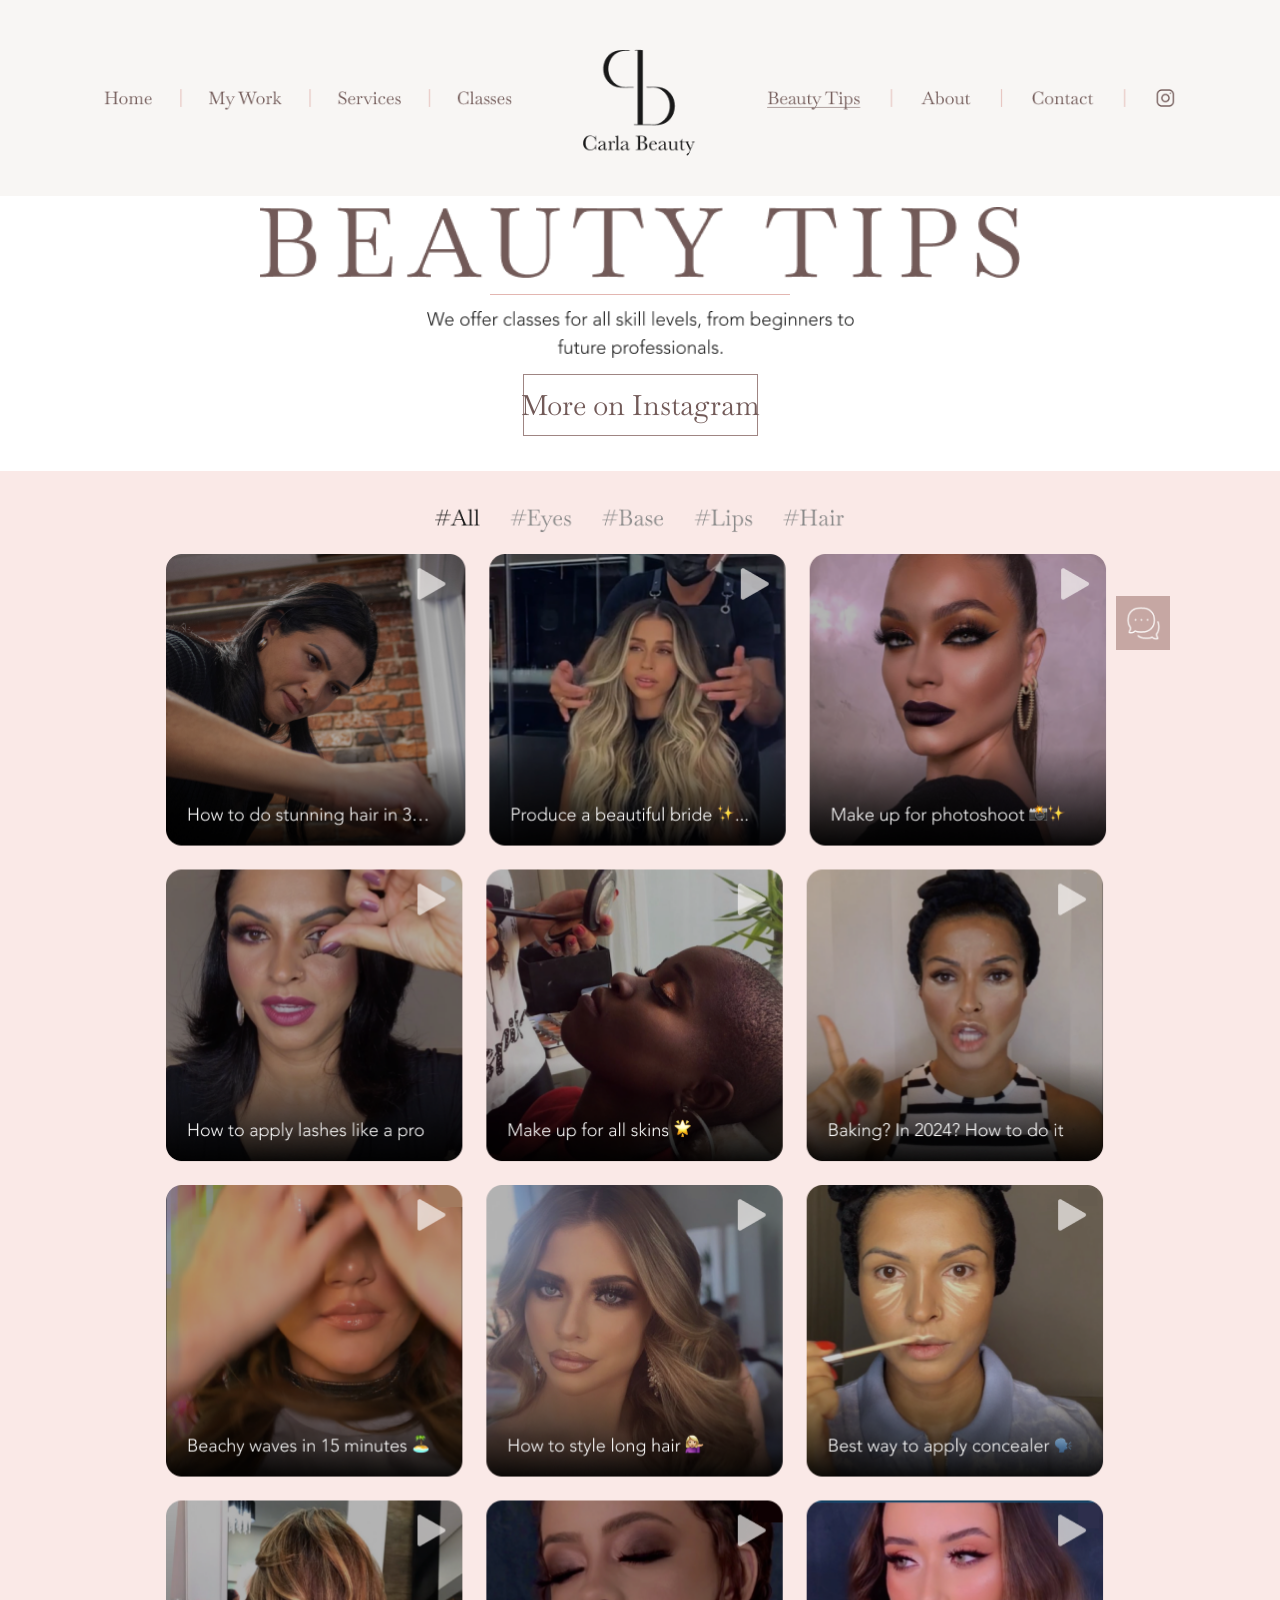
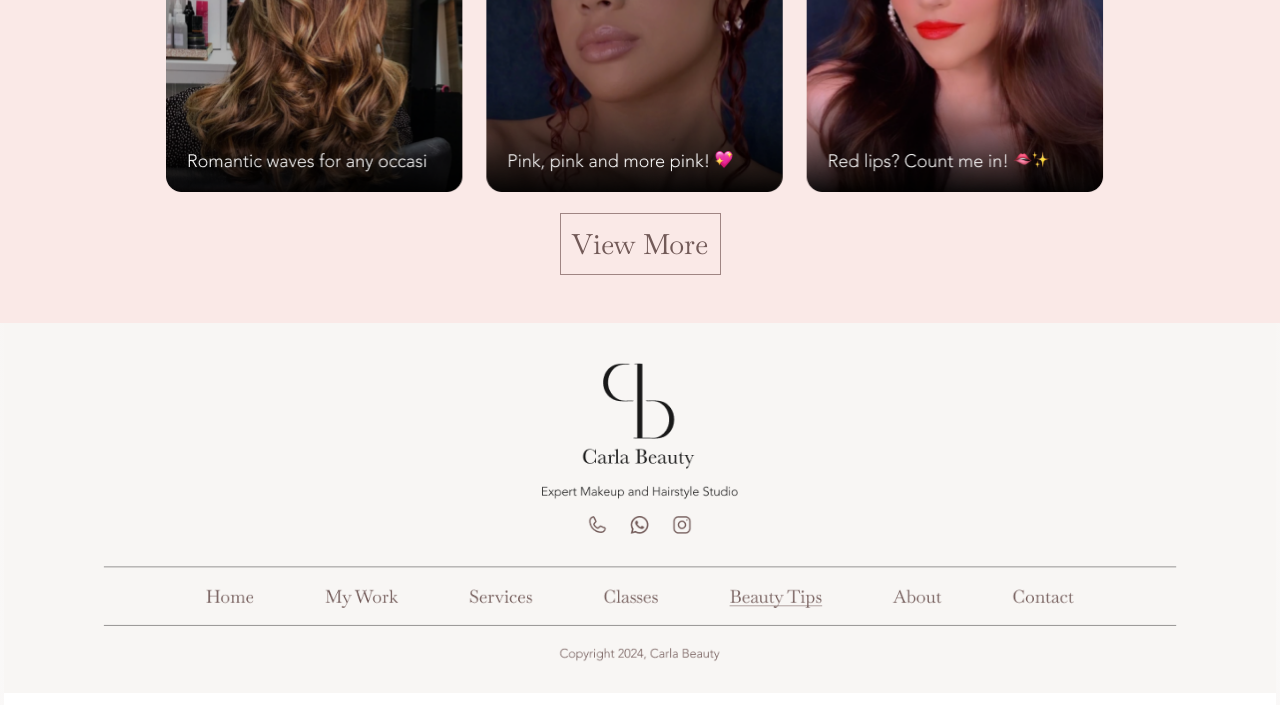
==== commit 4b8bafcd: "backup before merge" ====
--- a/pages/beautyTips.html
+++ b/pages/beautyTips.html
@@ -7,7 +7,7 @@
   <link rel="preconnect" href="https://fonts.googleapis.com">
   <link rel="preconnect" href="https://fonts.gstatic.com" crossorigin>
   <link href="https://fonts.googleapis.com/css2?family=Cormorant+Garamond:wght@400;500;600;700&family=Montserrat:wght@300;400;500;600;700&display=swap" rel="stylesheet">
-  <link rel="stylesheet" href="../css/stylesM.css">
+  <link rel="stylesheet" href="../css/stylesM.css?v=20260410-contact-fix">
 </head>
 <body data-page="beauty-tips">
   <header class="site-header site-header-light">
@@ -20,7 +20,7 @@
         <a class="page-header-link page-header-classes" href="./classes.html"><span class="sr-only">Classes</span></a>
         <a class="page-header-link page-header-beauty-tips" data-link="beauty-tips" href="./beautyTips.html"><span class="sr-only">Beauty Tips</span></a>
         <a class="page-header-link page-header-about" data-link="about" href="./about.html"><span class="sr-only">About</span></a>
-        <a class="page-header-link page-header-contact" data-link="contact" href="./contact.html"><span class="sr-only">Contact</span></a>
+        <a class="page-header-link page-header-contact" data-link="contact" href="./contact.html#service-form"><span class="sr-only">Contact</span></a>
         <a class="page-header-link page-header-instagram" href="https://www.instagram.com/carlabeatrizs_" target="_blank" rel="noreferrer" aria-label="Instagram"><span class="sr-only">Instagram</span></a>
       </div>
       <a class="brand-center page-mobile-brand" href="./Home.html" aria-label="Carla Beauty home">
@@ -38,7 +38,7 @@
         <a href="./classes.html">Classes</a>
         <a data-link="beauty-tips" href="./beautyTips.html">Beauty Tips</a>
         <a data-link="about" href="./about.html">About</a>
-        <a data-link="contact" href="./contact.html">Contact</a>
+        <a data-link="contact" href="./contact.html#service-form">Contact</a>
       </nav>
     </div>
   </header>
@@ -65,7 +65,7 @@
           </a>
         </div>
 
-        <a class="beauty-message-float beauty-message-float-rebuild" href="./contact.html" aria-label="Contact Carla Beauty">
+        <a class="beauty-message-float beauty-message-float-rebuild" href="./contact.html#service-form" aria-label="Contact Carla Beauty">
           <img class="beauty-message-icon" src="../images/message box.png" alt="">
           <span class="sr-only">Contact Carla Beauty</span>
         </a>
@@ -78,8 +78,8 @@
       <div class="site-footer-figma-frame">
         <img class="site-footer-figma-image" src="../images/footer (2).png" alt="Carla Beauty footer">
         <a class="site-footer-hotspot site-footer-logo" href="./Home.html" aria-label="Carla Beauty home"><span class="sr-only">Carla Beauty home</span></a>
-        <a class="site-footer-hotspot site-footer-call" href="./contact.html" aria-label="Contact Carla Beauty"><span class="sr-only">Contact Carla Beauty</span></a>
-        <a class="site-footer-hotspot site-footer-whatsapp" href="./contact.html" aria-label="WhatsApp inquiry"><span class="sr-only">WhatsApp inquiry</span></a>
+        <a class="site-footer-hotspot site-footer-call" href="./contact.html#service-form" aria-label="Contact Carla Beauty"><span class="sr-only">Contact Carla Beauty</span></a>
+        <a class="site-footer-hotspot site-footer-whatsapp" href="./contact.html#service-form" aria-label="WhatsApp inquiry"><span class="sr-only">WhatsApp inquiry</span></a>
         <a class="site-footer-hotspot site-footer-instagram" href="https://www.instagram.com/carlabeatrizs_" target="_blank" rel="noreferrer" aria-label="Instagram"><span class="sr-only">Instagram</span></a>
         <a class="site-footer-hotspot site-footer-nav-home" href="./Home.html"><span class="sr-only">Home</span></a>
         <a class="site-footer-hotspot site-footer-nav-mywork" href="./myWork.html"><span class="sr-only">My Work</span></a>
@@ -87,7 +87,7 @@
         <a class="site-footer-hotspot site-footer-nav-classes" href="./classes.html"><span class="sr-only">Classes</span></a>
         <a class="site-footer-hotspot site-footer-nav-beautytips" href="./beautyTips.html"><span class="sr-only">Beauty Tips</span></a>
         <a class="site-footer-hotspot site-footer-nav-about" href="./about.html"><span class="sr-only">About</span></a>
-        <a class="site-footer-hotspot site-footer-nav-contact" href="./contact.html"><span class="sr-only">Contact</span></a>
+        <a class="site-footer-hotspot site-footer-nav-contact" href="./contact.html#service-form"><span class="sr-only">Contact</span></a>
       </div>
     </div>
     <div class="site-footer-fallback">
@@ -98,13 +98,13 @@
         <a href="./Home.html">Home</a>
         <a href="./beautyTips.html">Beauty Tips</a>
         <a href="./about.html">About</a>
-        <a href="./contact.html">Contact</a>
+        <a href="./contact.html#service-form">Contact</a>
       </div>
       <p class="footer-copy">Beauty education, routines, and bridal preparation designed to feel simple and elevated.</p>
       <p class="footer-copy">&copy; <span data-year></span> Clarla Beauty. All rights reserved.</p>
     </div>
   </footer>
 
-  <script src="../js/scryptM.js"></script>
+  <script src="../js/scryptM.js?v=20260410-contact-fix"></script>
 </body>
 </html>
--- a/css/stylesM.css
+++ b/css/stylesM.css
@@ -1,6289 +1,5222 @@
-@importurl('https://fonts.googleapis.com/css2?family=Baskervville:ital,wght@0,400;1,400&display=swap');
-@importurl('https://fonts.googleapis.com/css2?family=Allura&display=swap');
+@import url('https://fonts.googleapis.com/css2?family=Baskervville:ital,wght@0,400;1,400&display=swap');
+@import url('https://fonts.googleapis.com/css2?family=Allura&display=swap');
 :root {
-  --ink:#191919;
-  --ink-soft:#725a58;
-  --rose-deep:#b99692;
-  --rose:#d7b0b5;
-  --rose-soft:#fae9e7;
-  --blush:#f8efee;
-  --cream:#f8f6f4;
-  --paper:#fbfafa;
-  --border:rgba(185,150,146,0.32);
-  --shadow:020px42pxrgba(25,25,25,0.08);
-  --radius-lg:28px;
-  --radius-md:20px;
-  --radius-sm:14px;
-  --site-width:min(1120px,calc(100vw-2rem));
-}
-
+  --ink: #191919;
+  --ink-soft: #725a58;
+  --rose-deep: #b99692;
+  --rose: #d7b0b5;
+  --rose-soft: #fae9e7;
+  --blush: #f8efee;
+  --cream: #f8f6f4;
+  --paper: #fbfafa;
+  --border: rgba(185, 150, 146, 0.32);
+  --shadow: 0 20px 42px rgba(25, 25, 25, 0.08);
+  --radius-lg: 28px;
+  --radius-md: 20px;
+  --radius-sm: 14px;
+  --site-width: min(1120px, calc(100vw - 2rem));
+}
 * {
-  box-sizing:border-box;
-}
-
+  box-sizing: border-box;
+}
 html {
-  scroll-behavior:smooth;
-}
-
+  scroll-behavior: smooth;
+}
 body {
-  margin:0;
-  font-family:"Avenir Next","Avenir","Helvetica Neue",Arial,sans-serif;
-  background:linear-gradient(180deg,#f8f6f40%,#fbfafa100%);
-  color:var(--ink);
-}
-
+  margin: 0;
+  font-family: "Avenir Next", "Avenir", "Helvetica Neue", Arial, sans-serif;
+  background: linear-gradient(180deg, #f8f6f4 0%, #fbfafa 100%);
+  color: var(--ink);
+}
 img {
-  display:block;
-  width:100%;
-}
-
+  display: block;
+  width: 100%;
+}
 a {
-  color:inherit;
-  text-decoration:none;
-}
-
+  color: inherit;
+  text-decoration: none;
+}
 button,input,select,textarea {
-  font:inherit;
-}
-
+  font: inherit;
+}
 button {
-  cursor:pointer;
-}
-
+  cursor: pointer;
+}
 .site-header {
-  position:sticky;
-  top:0;
-  z-index:50;
-  padding:0.9rem0;
-  background:#f8f6f4;
-  backdrop-filter:none;
-  border-bottom:1pxsolidrgba(180,138,145,0.14);
-}
-
+  position: sticky;
+  top: 0;
+  z-index: 50;
+  padding: 0.9rem 0;
+  background: #f8f6f4;
+  backdrop-filter: none;
+  border-bottom: 1px solid rgba(180, 138, 145, 0.14);
+}
 .header-shell {
-  position:relative;
-  display:flex;
-  align-items:center;
-  justify-content:center;
-  width:var(--site-width);
-  margin:0auto;
-  min-height:6.6rem;
-}
-
+  position: relative;
+  display: flex;
+  align-items: center;
+  justify-content: center;
+  width: var(--site-width);
+  margin: 0 auto;
+  min-height: 6.6rem;
+}
 .brand-lockup,.footer-brand {
-  display:flex;
-  align-items:center;
-  gap:0.75rem;
-}
-
+  display: flex;
+  align-items: center;
+  gap: 0.75rem;
+}
 .brand-monogram {
-  display:inline-flex;
-  align-items:center;
-  justify-content:center;
-  width:2.75rem;
-  height:2.75rem;
-  border:1pxsolidrgba(255,255,255,0.7);
-  border-radius:50%;
-  font-family:"Cormorant Garamond",serif;
-  font-size:1.25rem;
-  letter-spacing:0.16em;
-  background:rgba(255,255,255,0.12);
-  backdrop-filter:blur(10px);
-}
-
+  display: inline-flex;
+  align-items: center;
+  justify-content: center;
+  width: 2.75rem;
+  height: 2.75rem;
+  border: 1px solid rgba(255, 255, 255, 0.7);
+  border-radius: 50%;
+  font-family: "Cormorant Garamond", serif;
+  font-size: 1.25rem;
+  letter-spacing: 0.16em;
+  background: rgba(255, 255, 255, 0.12);
+  backdrop-filter: blur(10px);
+}
 .brand-title,.brand-subtitle,.footer-brandp {
-  margin:0;
-}
-
+  margin: 0;
+}
 .brand-title {
-  font-size:0.92rem;
-  font-weight:600;
-  letter-spacing:0.1em;
-  text-transform:uppercase;
-}
-
+  font-size: 0.92rem;
+  font-weight: 600;
+  letter-spacing: 0.1em;
+  text-transform: uppercase;
+}
 .brand-subtitle {
-  font-size:0.7rem;
-  letter-spacing:0.14em;
-  opacity:0.85;
-  text-transform:uppercase;
-}
-
+  font-size: 0.7rem;
+  letter-spacing: 0.14em;
+  opacity: 0.85;
+  text-transform: uppercase;
+}
 .site-nav {
-  position:absolute;
-  top:calc(100%+0.4rem);
-  right:0.35rem;
-  display:none;
-  flex-direction:column;
-  width:min(18rem,calc(100vw-2rem));
-  padding:1rem;
-  border:1pxsolidrgba(179,141,147,0.2);
-  border-radius:1.5rem;
-  background:rgba(255,250,248,0.98);
-  box-shadow:var(--shadow);
-}
-
+  position: absolute;
+  top: calc(100% + 0.4rem);
+  right: 0.35rem;
+  display: none;
+  flex-direction: column;
+  width: min(18rem, calc(100vw - 2rem));
+  padding: 1rem;
+  border: 1px solid rgba(179, 141, 147, 0.2);
+  border-radius: 1.5rem;
+  background: rgba(255, 250, 248, 0.98);
+  box-shadow: var(--shadow);
+}
 .sr-only {
-  position:absolute;
-  width:1px;
-  height:1px;
-  padding:0;
-  margin:-1px;
-  overflow:hidden;
-  clip:rect(0,0,0,0);
-  white-space:nowrap;
-  border:0;
-}
-
+  position: absolute;
+  width: 1px;
+  height: 1px;
+  padding: 0;
+  margin: -1px;
+  overflow: hidden;
+  clip: rect(0, 0, 0, 0);
+  white-space: nowrap;
+  border: 0;
+}
 .site-nav.is-open {
-  display:flex;
-}
-
+  display: flex;
+}
 .site-nava {
-  padding:0.75rem0.95rem;
-  border-radius:999px;
-  color:var(--ink-soft);
-  font-family:"Baskervville",serif;
-  font-size:1rem;
-  letter-spacing:0.01em;
-  transition:background-color0.25sease,color0.25sease;
-}
-
+  padding: 0.75rem 0 .95rem;
+  border-radius: 999px;
+  color: var(--ink-soft);
+  font-family: "Baskervville", serif;
+  font-size: 1rem;
+  letter-spacing: 0.01em;
+  transition: background-color0.25s ease, color0.25s ease;
+}
 .site-nava:hover,.site-nava.is-active {
-  background:rgba(244,223,226,0.72);
-  color:var(--ink);
-}
-
+  background: rgba(244, 223, 226, 0.72);
+  color: var(--ink);
+}
 .menu-toggle {
-  display:inline-flex;
-  flex-direction:column;
-  gap:0.28rem;
-  padding:0.45rem;
-  border:0;
-  background:transparent;
-  position:absolute;
-  left:0;
-  color:var(--ink);
-}
-
+  display: inline-flex;
+  flex-direction: column;
+  gap: 0.28rem;
+  padding: 0.45rem;
+  border: 0;
+  background: transparent;
+  position: absolute;
+  left: 0;
+  color: var(--ink);
+}
 .menu-togglespan {
-  width:1.35rem;
-  height:0.12rem;
-  border-radius:999px;
-  background:currentColor;
-}
-
+  width: 1.35rem;
+  height: 0.12rem;
+  border-radius: 999px;
+  background: currentColor;
+}
 .nav-group {
-  display:none;
-  align-items:center;
-  gap:1.2rem;
-  position:absolute;
-  top:50%;
-  transform:translateY(-50%);
-}
-
+  display: none;
+  align-items: center;
+  gap: 1.2rem;
+  position: absolute;
+  top: 50%;
+  transform: translateY(-50%);
+}
 .nav-strip-group {
-  display:none;
-  position:absolute;
-  top:50%;
-  transform:translateY(-50%);
-}
-
+  display: none;
+  position: absolute;
+  top: 50%;
+  transform: translateY(-50%);
+}
 .nav-strip-image {
-  width:100%;
-  height:auto;
-  display:block;
-}
-
+  width: 100%;
+  height: auto;
+  display: block;
+}
 .nav-group-left.nav-strip-group {
-  left:0;
-  width:min(460px,33vw);
-}
-
+  left: 0;
+  width: min(460px, 33vw);
+}
 .nav-group-right.nav-strip-group {
-  right:0;
-  width:min(460px,33vw);
-}
-
+  right: 0;
+  width: min(460px, 33vw);
+}
 .nav-strip-hit {
-  position:absolute;
-  top:0;
-  bottom:0;
-  display:block;
-}
-
+  position: absolute;
+  top: 0;
+  bottom: 0;
+  display: block;
+}
 .nav-strip-hit:focus-visible {
-  outline:2pxsolidrgba(185,150,146,0.75);
-  outline-offset:2px;
-}
-
+  outline: 2px solid rgba(185, 150, 146, 0.75);
+  outline-offset: 2px;
+}
 .nav-strip-home {
-  left:0;
-  width:18%;
-}
-
+  left: 0;
+  width: 18%;
+}
 .nav-strip-my-work {
-  left:21%;
-  width:22%;
-}
-
+  left: 21%;
+  width: 22%;
+}
 .nav-strip-services {
-  left:46%;
-  width:24%;
-}
-
+  left: 46%;
+  width: 24%;
+}
 .nav-strip-classes {
-  left:74%;
-  width:24%;
-}
-
+  left: 74%;
+  width: 24%;
+}
 .nav-strip-beauty-tips {
-  left:0;
-  width:36%;
-}
-
+  left: 0;
+  width: 36%;
+}
 .nav-strip-about {
-  left:40%;
-  width:18%;
-}
-
+  left: 40%;
+  width: 18%;
+}
 .nav-strip-contact {
-  left:63%;
-  width:22%;
-}
-
+  left: 63%;
+  width: 22%;
+}
 .nav-strip-instagram {
-  right:0;
-  width:10%;
-}
-
+  right: 0;
+  width: 10%;
+}
 .nav-group-left {
-  left:0;
-}
-
+  left: 0;
+}
 .nav-group-right {
-  right:0;
-}
-
+  right: 0;
+}
 .nav-group:not(.nav-strip-group)a {
-  position:relative;
-  color:#856b6d;
-  font-family:"Baskervville",serif;
-  font-size:0.95rem;
-  letter-spacing:0.01em;
-}
-
+  position: relative;
+  color: #856b6d;
+  font-family: "Baskervville", serif;
+  font-size: 0.95rem;
+  letter-spacing: 0.01em;
+}
 .nav-group:not(.nav-strip-group)a:hover,.nav-group:not(.nav-strip-group)a.is-active {
-  color:var(--ink);
-}
-
+  color: var(--ink);
+}
 .nav-group:not(.nav-strip-group)a:not(.nav-icon-link):not(:last-child)::after {
-  content:"";
-  position:absolute;
-  top:50%;
-  right:-0.62rem;
-  width:1px;
-  height:1.4rem;
-  background:rgba(227,196,200,0.95);
-  transform:translateY(-50%);
-}
-
+  content: "";
+  position: absolute;
+  top: 50%;
+  right: -0.62rem;
+  width: 1px;
+  height: 1.4rem;
+  background: rgba(227, 196, 200, 0.95);
+  transform: translateY(-50%);
+}
 .nav-icon-link {
-  display:inline-flex;
-  align-items:center;
-  justify-content:center;
-  width:1.5rem;
-  height:1.5rem;
-}
-
+  display: inline-flex;
+  align-items: center;
+  justify-content: center;
+  width: 1.5rem;
+  height: 1.5rem;
+}
 .nav-icon-image {
-  width:1.1rem;
-  height:1.1rem;
-  object-fit:contain;
-  display:block;
-}
-
+  width: 1.1rem;
+  height: 1.1rem;
+  object-fit: contain;
+  display: block;
+}
 .brand-center {
-  display:inline-flex;
-  align-items:center;
-  justify-content:center;
-  text-align:center;
-  color:#211d1d;
-}
-
+  display: inline-flex;
+  align-items: center;
+  justify-content: center;
+  text-align: center;
+  color: #211d1d;
+}
 .home-header-art {
-  display:none;
-  position:relative;
-  width:100%;
-  margin:0auto;
-}
-
+  display: none;
+  position: relative;
+  width: 100%;
+  margin: 0 auto;
+}
 .home-header-art-image {
-  width:100%;
-  height:auto;
-}
-
+  width: 100%;
+  height: auto;
+}
 .home-header-link {
-  position:absolute;
-  top:0;
-  bottom:0;
-  display:block;
-}
-
+  position: absolute;
+  top: 0;
+  bottom: 0;
+  display: block;
+}
 .home-header-link:focus-visible {
-  outline:2pxsolidrgba(185,150,146,0.75);
-  outline-offset:2px;
-}
-
+  outline: 2px solid rgba(185, 150, 146, 0.75);
+  outline-offset: 2px;
+}
 .home-header-home {
-  left:6.2%;
-  width:5.6%;
-}
-
+  left: 6.2%;
+  width: 5.6%;
+}
 .home-header-my-work {
-  left:13.8%;
-  width:8.2%;
-}
-
+  left: 13.8%;
+  width: 8.2%;
+}
 .home-header-services {
-  left:24.8%;
-  width:8.2%;
-}
-
+  left: 24.8%;
+  width: 8.2%;
+}
 .home-header-classes {
-  left:34.8%;
-  width:7%;
-}
-
+  left: 34.8%;
+  width: 7%;
+}
 .home-header-beauty-tips {
-  left:59.5%;
-  width:9.4%;
-}
-
+  left: 59.5%;
+  width: 9.4%;
+}
 .home-header-about {
-  left:71.2%;
-  width:5.5%;
-}
-
+  left: 71.2%;
+  width: 5.5%;
+}
 .home-header-contact {
-  left:79%;
-  width:6.3%;
-}
-
+  left: 79%;
+  width: 6.3%;
+}
 .home-header-instagram {
-  left:88.8%;
-  width:4.5%;
-}
-
+  left: 88.8%;
+  width: 4.5%;
+}
 .brand-logo-image {
-  width:clamp(88px,9.2vw,127px);
-  height:auto;
-  object-fit:contain;
-}
-
+  width: clamp(88px, 9.2vw, 127px);
+  height: auto;
+  object-fit: contain;
+}
 .footer-logo-image {
-  width:54px;
-  height:auto;
-  object-fit:contain;
-}
-
+  width: 54px;
+  height: auto;
+  object-fit: contain;
+}
 .hero {
-  position:relative;
-  min-height:90vh;
-  display:flex;
-  align-items:flex-end;
-  padding:7.5rem04rem;
-  overflow:hidden;
-  background:linear-gradient(110deg,rgba(30,22,22,0.7),rgba(30,22,22,0.22)),url("https://images.unsplash.com/photo-1526045478516-99145907023c?auto=format&fit=crop&w=1400&q=80")center/cover;
-}
-
+  position: relative;
+  min-height: 90vh;
+  display: flex;
+  align-items: flex-end;
+  padding: 7.5rem 0 4rem;
+  overflow: hidden;
+  background: linear-gradient(110deg, rgba(30, 22, 22, 0.7), rgba(30, 22, 22, 0.22)), url("https://images.unsplash.com/photo-1526045478516-99145907023c?auto=format&fit=crop&w=1400&q=80")center/cover;
+}
 .hero-overlay {
-  position:absolute;
-  inset:0;
-  background:linear-gradient(180deg,rgba(24,18,18,0.08),rgba(24,18,18,0.64));
-}
-
+  position: absolute;
+  inset: 0;
+  background: linear-gradient(180deg, rgba(24, 18, 18, 0.08), rgba(24, 18, 18, 0.64));
+}
 .hero-content,.page-hero-copy {
-  position:relative;
-  z-index:1;
-  width:var(--site-width);
-  margin:0auto;
-}
-
+  position: relative;
+  z-index: 1;
+  width: var(--site-width);
+  margin: 0 auto;
+}
 .hero-content {
-  color:#fff;
-  max-width:34rem;
-}
-
+  color: #fff;
+  max-width: 34rem;
+}
 .eyebrow,.card-kicker {
-  margin:000.8rem;
-  font-size:0.74rem;
-  letter-spacing:0.2em;
-  text-transform:uppercase;
-  color:var(--rose-deep);
-}
-
+  margin: 0 0 0.8rem;
+  font-size: 0.74rem;
+  letter-spacing: 0.2em;
+  text-transform: uppercase;
+  color: var(--rose-deep);
+}
 .hero.eyebrow {
-  color:rgba(255,235,239,0.9);
-}
-
+  color: rgba(255, 235, 239, 0.9);
+}
 h1,h2,h3 {
-  margin:0;
-  font-family:"Baskervville",serif;
-  font-weight:400;
-  line-height:1.02;
-}
-
+  margin: 0;
+  font-family: "Baskervville", serif;
+  font-weight: 400;
+  line-height: 1.02;
+}
 h1 {
-  font-size:clamp(3.3rem,11vw,6.8rem);
-}
-
+  font-size: clamp(3.3rem, 11vw, 6.8rem);
+}
 h2 {
-  font-size:clamp(2.2rem,5vw,4rem);
-}
-
+  font-size: clamp(2.2rem, 5vw, 4rem);
+}
 h3 {
-  font-size:clamp(1.5rem,2.8vw,2rem);
-}
-
+  font-size: clamp(1.5rem, 2.8vw, 2rem);
+}
 p {
-  margin:0;
-  line-height:1.65;
-  color:var(--ink-soft);
-}
-
+  margin: 0;
+  line-height: 1.65;
+  color: var(--ink-soft);
+}
 .hero-copy,.page-hero-copyp {
-  margin-top:1.2rem;
-  max-width:32rem;
-  color:rgba(255,246,248,0.9);
-}
-
+  margin-top: 1.2rem;
+  max-width: 32rem;
+  color: rgba(255, 246, 248, 0.9);
+}
 .hero-actions,.footer-links {
-  display:flex;
-  flex-wrap:wrap;
-  gap:0.9rem;
-}
-
+  display: flex;
+  flex-wrap: wrap;
+  gap: 0.9rem;
+}
 .hero-actions {
-  margin-top:1.8rem;
-}
-
+  margin-top: 1.8rem;
+}
 .button {
-  display:inline-flex;
-  align-items:center;
-  justify-content:center;
-  min-height:3.2rem;
-  padding:0.75rem1.5rem;
-  border-radius:0;
-  border:1pxsolidrgba(185,150,146,0.8);
-  font-family:"Baskervville",serif;
-  font-size:1rem;
-  font-weight:400;
-  letter-spacing:0.01em;
-  text-transform:none;
-  transition:transform0.22sease,background-color0.22sease,border-color0.22sease;
-}
-
+  display: inline-flex;
+  align-items: center;
+  justify-content: center;
+  min-height: 3.2rem;
+  padding: 0.75rem 1.5rem;
+  border-radius: 0;
+  border: 1px solid rgba(185, 150, 146, 0.8);
+  font-family: "Baskervville", serif;
+  font-size: 1rem;
+  font-weight: 400;
+  letter-spacing: 0.01em;
+  text-transform: none;
+  transition: transform0.22s ease, background-color0.22s ease, border-color0.22s ease;
+}
 .button:hover {
-  transform:translateY(-2px);
-}
-
+  transform: translateY(-2px);
+}
 .button-primary {
-  background:var(--rose-soft);
-  color:var(--ink);
-}
-
+  background: var(--rose-soft);
+  color: var(--ink);
+}
 .button-secondary {
-  border-color:rgba(255,255,255,0.75);
-  color:#fff;
-  background:transparent;
-}
-
+  border-color: rgba(255, 255, 255, 0.75);
+  color: #fff;
+  background: transparent;
+}
 .section {
-  padding:4.5rem0;
-}
-
+  padding: 4.5rem 0;
+}
 .section-tinted {
-  background:linear-gradient(180deg,rgba(248,237,238,0.85),rgba(249,242,241,0.6));
-}
-
+  background: linear-gradient(180deg, rgba(248, 237, 238, 0.85), rgba(249, 242, 241, 0.6));
+}
 .section-shell {
-  width:var(--site-width);
-  margin:0auto;
-}
-
+  width: var(--site-width);
+  margin: 0 auto;
+}
 .section-heading {
-  margin-bottom:2rem;
-}
-
+  margin-bottom: 2rem;
+}
 .section-heading.center {
-  text-align:center;
-}
-
+  text-align: center;
+}
 .profile-section {
-  margin-top:-3.8rem;
-  position:relative;
-  z-index:5;
-}
-
+  margin-top: -3.8rem;
+  position: relative;
+  z-index: 5;
+}
 .profile-card,.split-feature,.cta-panel,.contact-layout,.tips-layout,.about-grid {
-  display:grid;
-  gap:1.5rem;
-}
-
+  display: grid;
+  gap: 1.5rem;
+}
 .profile-card {
-  grid-template-columns:1fr;
-  padding:1.5rem;
-  border-radius:var(--radius-lg);
-  background:rgba(255,255,255,0.88);
-  box-shadow:var(--shadow);
-}
-
+  grid-template-columns: 1fr;
+  padding: 1.5rem;
+  border-radius: var(--radius-lg);
+  background: rgba(255, 255, 255, 0.88);
+  box-shadow: var(--shadow);
+}
 .profile-photo,.feature-visualimg,.service-cardimg,.article-cardimg,.feature-articleimg,.tip-cardimg,.about-storyimg {
-  height:100%;
-  object-fit:cover;
-  border-radius:calc(var(--radius-lg)-0.3rem);
-}
-
+  height: 100%;
+  object-fit: cover;
+  border-radius: calc(var(--radius - lg)-0.3rem);
+}
 .profile-photo {
-  min-height:19rem;
-}
-
+  min-height: 19rem;
+}
 .profile-copy {
-  display:flex;
-  flex-direction:column;
-  justify-content:center;
-  gap:1rem;
-}
-
+  display: flex;
+  flex-direction: column;
+  justify-content: center;
+  gap: 1rem;
+}
 .signature-block {
-  display:flex;
-  flex-direction:column;
-  gap:0.2rem;
-  padding-top:0.7rem;
-}
-
+  display: flex;
+  flex-direction: column;
+  gap: 0.2rem;
+  padding-top: 0.7rem;
+}
 .signature-name {
-  font-family:"Cormorant Garamond",serif;
-  font-size:2rem;
-  color:var(--ink);
-}
-
+  font-family: "Cormorant Garamond", serif;
+  font-size: 2rem;
+  color: var(--ink);
+}
 .signature-role {
-  font-size:0.88rem;
-  letter-spacing:0.12em;
-  text-transform:uppercase;
-  color:var(--rose-deep);
-}
-
+  font-size: 0.88rem;
+  letter-spacing: 0.12em;
+  text-transform: uppercase;
+  color: var(--rose-deep);
+}
 .stats-strip {
-  display:grid;
-  grid-template-columns:repeat(2,minmax(0,1fr));
-  gap:1rem;
-  margin-top:1.5rem;
-}
-
+  display: grid;
+  grid-template-columns: repeat(2, minmax(0, 1fr));
+  gap: 1rem;
+  margin-top: 1.5rem;
+}
 .stats-striparticle,.value-card,.sidebar-card {
-  padding:1.5rem;
-  border:1pxsolidvar(--border);
-  border-radius:var(--radius-md);
-  background:rgba(255,255,255,0.84);
-  box-shadow:010px24pxrgba(76,51,55,0.06);
-}
-
+  padding: 1.5rem;
+  border: 1px solid var(--border);
+  border-radius: var(--radius-md);
+  background: rgba(255, 255, 255, 0.84);
+  box-shadow: 0 10px 24px rgba(76, 51, 55, 0.06);
+}
 .stat-number {
-  display:block;
-  font-family:"Cormorant Garamond",serif;
-  font-size:2.4rem;
-  color:var(--ink);
-}
-
+  display: block;
+  font-family: "Cormorant Garamond", serif;
+  font-size: 2.4rem;
+  color: var(--ink);
+}
 .stat-label {
-  font-size:0.82rem;
-  letter-spacing:0.12em;
-  text-transform:uppercase;
-  color:var(--rose-deep);
-}
-
+  font-size: 0.82rem;
+  letter-spacing: 0.12em;
+  text-transform: uppercase;
+  color: var(--rose-deep);
+}
 .gallery-grid,.service-grid,.article-grid,.value-grid {
-  display:grid;
-  gap:1.2rem;
-}
-
+  display: grid;
+  gap: 1.2rem;
+}
 .image-card,.service-card,.article-card,.tip-card,.feature-article {
-  overflow:hidden;
-  border-radius:var(--radius-lg);
-  background:rgba(255,255,255,0.9);
-  box-shadow:var(--shadow);
-}
-
+  overflow: hidden;
+  border-radius: var(--radius-lg);
+  background: rgba(255, 255, 255, 0.9);
+  box-shadow: var(--shadow);
+}
 .image-card {
-  position:relative;
-  min-height:22rem;
-}
-
+  position: relative;
+  min-height: 22rem;
+}
 .image-cardimg {
-  height:100%;
-  object-fit:cover;
-}
-
+  height: 100%;
+  object-fit: cover;
+}
 .image-card-copy {
-  position:absolute;
-  inset:auto1rem1rem;
-  padding:1rem1.1rem;
-  border-radius:1.2rem;
-  background:rgba(255,250,248,0.86);
-  backdrop-filter:blur(8px);
-}
-
+  position: absolute;
+  inset: auto 1rem 1rem;
+  padding: 1rem 1.1rem;
+  border-radius: 1.2rem;
+  background: rgba(255, 250, 248, 0.86);
+  backdrop-filter: blur(8px);
+}
 .service-card,.article-card,.tip-card {
-  display:grid;
-}
-
+  display: grid;
+}
 .service-cardimg {
-  aspect-ratio:1/1.15;
-}
-
+  aspect-ratio: 1/1.15;
+}
 .service-cardh3,.service-cardp,.article-carddiv,.tip-carddiv,.feature-article-copy {
-  padding-left:1.3rem;
-  padding-right:1.3rem;
-}
-
+  padding-left: 1.3rem;
+  padding-right: 1.3rem;
+}
 .service-cardh3,.article-cardh3,.tip-cardh3 {
-  padding-top:1rem;
-}
-
+  padding-top: 1rem;
+}
 .service-cardp,.article-carda,.tip-cardp {
-  padding-bottom:1.3rem;
-}
-
+  padding-bottom: 1.3rem;
+}
 .article-card {
-  grid-template-rows:auto1fr;
-}
-
+  grid-template-rows: auto 1fr;
+}
 .article-cardimg {
-  aspect-ratio:1/0.95;
-}
-
+  aspect-ratio: 1/0.95;
+}
 .article-carddiv {
-  display:grid;
-  gap:0.8rem;
-  padding-top:1rem;
-  padding-bottom:1.3rem;
-}
-
+  display: grid;
+  gap: 0.8rem;
+  padding-top: 1rem;
+  padding-bottom: 1.3rem;
+}
 .article-carda {
-  padding:0;
-  font-size:0.82rem;
-  font-weight:600;
-  letter-spacing:0.12em;
-  text-transform:uppercase;
-  color:var(--ink);
-}
-
+  padding: 0;
+  font-size: 0.82rem;
+  font-weight: 600;
+  letter-spacing: 0.12em;
+  text-transform: uppercase;
+  color: var(--ink);
+}
 .split-feature,.contact-layout,.tips-layout,.about-grid {
-  grid-template-columns:1fr;
-}
-
+  grid-template-columns: 1fr;
+}
 .feature-copy,.contact-panel,.feature-article-copy {
-  display:grid;
-  gap:1rem;
-}
-
+  display: grid;
+  gap: 1rem;
+}
 .feature-list {
-  margin:0;
-  padding-left:1rem;
-  color:var(--ink-soft);
-  line-height:1.8;
-}
-
+  margin: 0;
+  padding-left: 1rem;
+  color: var(--ink-soft);
+  line-height: 1.8;
+}
 .feature-visualimg {
-  min-height:22rem;
-}
-
+  min-height: 22rem;
+}
 .cta-panel {
-  padding:2rem;
-  border-radius:var(--radius-lg);
-  background:rgba(255,255,255,0.78);
-  box-shadow:var(--shadow);
-}
-
+  padding: 2rem;
+  border-radius: var(--radius-lg);
+  background: rgba(255, 255, 255, 0.78);
+  box-shadow: var(--shadow);
+}
 .mini-contact-form,.form-grid {
-  display:grid;
-  gap:1rem;
-}
-
+  display: grid;
+  gap: 1rem;
+}
 label {
-  display:grid;
-  gap:0.45rem;
-  color:var(--ink);
-  font-size:0.88rem;
-  font-weight:500;
-}
-
+  display: grid;
+  gap: 0.45rem;
+  color: var(--ink);
+  font-size: 0.88rem;
+  font-weight: 500;
+}
 input,select,textarea {
-  width:100%;
-  padding:0.95rem1rem;
-  border:1pxsolidrgba(118,90,95,0.24);
-  border-radius:1rem;
-  background:#fff;
-  color:var(--ink);
-  outline:none;
-  transition:border-color0.2sease,box-shadow0.2sease;
-}
-
+  width: 100%;
+  padding: 0.95rem 1rem;
+  border: 1px solid rgba(118, 90, 95, 0.24);
+  border-radius: 1rem;
+  background: #fff;
+  color: var(--ink);
+  outline: none;
+  transition: border-color0.2s ease, box-shadow0.2s ease;
+}
 input:focus,select:focus,textarea:focus {
-  border-color:var(--rose-deep);
-  box-shadow:0004pxrgba(215,176,181,0.22);
-}
-
+  border-color: var(--rose-deep);
+  box-shadow: 0 004px rgba(215, 176, 181, 0.22);
+}
 textarea {
-  resize:vertical;
-}
-
+  resize: vertical;
+}
 .full-width {
-  grid-column:1/-1;
-}
-
+  grid-column: 1/-1;
+}
 .page-hero {
-  padding:10rem04rem;
-  background:radial-gradient(circleattopleft,rgba(247,221,224,0.7),transparent38%),linear-gradient(180deg,#fff4f50%,#fcf8f6100%);
-}
-
+  padding: 10rem 0 4rem;
+  background: radial-gradient(circleattopleft, rgba(247, 221, 224, 0.7), transparent38%), linear-gradient(180deg, #fff4f5 0%, #fcf8f6 100%);
+}
 .page-hero-soft {
-  background:radial-gradient(circleatrighttop,rgba(203,159,167,0.18),transparent32%),linear-gradient(180deg,#fff7f80%,#fbf5f4100%);
-}
-
+  background: radial-gradient(circleatrighttop, rgba(203, 159, 167, 0.18), transparent32%), linear-gradient(180deg, #fff7f8 0%, #fbf5f4 100%);
+}
 .beauty-page {
-  padding-bottom:0;
-  background:#fff;
-}
-
+  padding-bottom: 0;
+  background: #fff;
+}
 .beauty-page-shell {
-  width:min(1440px,calc(100vw-2rem));
-  margin:0auto;
-}
-
+  width: min(1440px, calc(100vw - 2rem));
+  margin: 0 auto;
+}
 .beauty-rebuild-hero {
-  background:#fff;
-  padding:3.2rem03.15rem;
-}
-
+  background: #fff;
+  padding: 3.2rem 0 3.15rem;
+}
 .beauty-rebuild-hero-shell {
-  display:grid;
-  justify-items:center;
-  gap:1.6rem;
-}
-
+  display: grid;
+  justify-items: center;
+  gap: 1.6rem;
+}
 .beauty-rebuild-title {
-  width:min(636px,72vw);
-  height:auto;
-}
-
+  width: min(636px, 72vw);
+  height: auto;
+}
 .beauty-rebuild-line {
-  width:min(200px,22vw);
-  height:auto;
-}
-
+  width: min(200px, 22vw);
+  height: auto;
+}
 .beauty-rebuild-subtitle {
-  width:min(413px,56vw);
-  height:auto;
-}
-
+  width: min(413px, 56vw);
+  height: auto;
+}
 .beauty-cta-button {
-  display:inline-flex;
-  align-items:center;
-  justify-content:center;
-  box-sizing:border-box;
-  min-width:160px;
-  height:62px;
-  padding:24px32px;
-  border:0.8pxsolidrgba(138,115,115,0.58);
-  background:transparent;
-  color:#8a7373;
-  font-family:"Baskervville",serif;
-  font-size:clamp(1.05rem,1.28vw,1.34rem);
-  line-height:1;
-  text-decoration:none;
-  white-space:nowrap;
-  transition:background180msease,border-color180msease,color180msease;
-}
-
+  display: inline-flex;
+  align-items: center;
+  justify-content: center;
+  box-sizing: border-box;
+  min-width: 160px;
+  height: 62px;
+  padding: 24px 32px;
+  border: 0.8px solid rgba(138, 115, 115, 0.58);
+  background: transparent;
+  color: #8a7373;
+  font-family: "Baskervville", serif;
+  font-size: clamp(1.05rem, 1.28vw, 1.34rem);
+  line-height: 1;
+  text-decoration: none;
+  white-space: nowrap;
+  transition: background180msease, border-color180msease, color180msease;
+}
 .beauty-cta-button:hover,.beauty-cta-button:focus-visible {
-  background:#c5a39f;
-  border-color:#c5a39f;
-  color:#fff;
-}
-
+  background: #c5a39f;
+  border-color: #c5a39f;
+  color: #fff;
+}
 .beauty-cta-button:focus-visible {
-  outline:2pxsolidrgba(185,150,146,0.75);
-  outline-offset:3px;
-}
-
+  outline: 2px solid rgba(185, 150, 146, 0.75);
+  outline-offset: 3px;
+}
 .beauty-cta-button-instagram {
-  width:235px;
-}
-
+  width: 235px;
+}
 .beauty-cta-button-view-more {
-  width:161px;
-}
-
+  width: 161px;
+}
 .beauty-rebuild-feed-section {
-  background:#fbe7e6;
-  padding:2.7rem04.7rem;
-}
-
+  background: #fbe7e6;
+  padding: 2.7rem 0 4.7rem;
+}
 .beauty-rebuild-feed-stage {
-  position:relative;
-}
-
+  position: relative;
+}
 .beauty-rebuild-feed-shell {
-  width:min(950px,calc(100vw-4rem));
-  margin:0auto;
-  display:grid;
-  justify-items:center;
-  gap:2rem;
-}
-
+  width: min(950px, calc(100vw - 4rem));
+  margin: 0 auto;
+  display: grid;
+  justify-items: center;
+  gap: 2rem;
+}
 .beauty-rebuild-tags {
-  width:min(439px,56vw);
-  height:auto;
-}
-
+  width: min(439px, 56vw);
+  height: auto;
+}
 .beauty-rebuild-grid {
-  width:min(950px,100%);
-  height:auto;
-}
-
+  width: min(950px, 100%);
+  height: auto;
+}
 .beauty-message-float {
-  display:inline-flex;
-  align-items:flex-end;
-  justify-content:center;
-}
-
+  display: inline-flex;
+  align-items: flex-end;
+  justify-content: center;
+}
 .beauty-message-float-rebuild {
-  position:absolute;
-  right:-0.85rem;
-  top:1.35rem;
-  width:3.45rem;
-  height:6rem;
-}
-
+  position: absolute;
+  right: -0.85rem;
+  top: 1.35rem;
+  width: 3.45rem;
+  height: 6rem;
+}
 .beauty-message-float:focus-visible {
-  outline:2pxsolidrgba(185,150,146,0.75);
-  outline-offset:2px;
-}
-
+  outline: 2px solid rgba(185, 150, 146, 0.75);
+  outline-offset: 2px;
+}
 .beauty-message-icon {
-  width:100%;
-  height:100%;
-  object-fit:contain;
-  object-position:centerbottom;
-}
-
+  width: 100%;
+  height: 100%;
+  object-fit: contain;
+  object-position: centerbottom;
+}
 .beauty-title-band {
-  padding:3.4rem01.5rem;
-}
-
+  padding: 3.4rem 0 1.5rem;
+}
 .beauty-title-shellh1 {
-  font-size:clamp(4.8rem,15vw,10rem);
-  color:rgba(25,25,25,0.04);
-}
-
+  font-size: clamp(4.8rem, 15vw, 10rem);
+  color: rgba(25, 25, 25, 0.04);
+}
 .beauty-featured-section {
-  padding-top:0.75rem;
-}
-
+  padding-top: 0.75rem;
+}
 .beauty-layout {
-  align-items:start;
-}
-
+  align-items: start;
+}
 .beauty-main.feature-article,.beauty-sidebar-card {
-  background:rgba(255,255,255,0.86);
-  border:1pxsolidrgba(185,150,146,0.22);
-  box-shadow:018px34pxrgba(25,25,25,0.05);
-}
-
+  background: rgba(255, 255, 255, 0.86);
+  border: 1px solid rgba(185, 150, 146, 0.22);
+  box-shadow: 0 18px 34px rgba(25, 25, 25, 0.05);
+}
 .beauty-main.feature-article {
-  overflow:hidden;
-}
-
+  overflow: hidden;
+}
 .beauty-main.feature-articleimg {
-  min-height:25rem;
-}
-
+  min-height: 25rem;
+}
 .beauty-sidebar {
-  gap:1rem;
-}
-
+  gap: 1rem;
+}
 .beauty-sidebar-card {
-  padding:1.3rem;
-}
-
+  padding: 1.3rem;
+}
 .page-hero-copyp:not(.eyebrow) {
-  color:var(--ink-soft);
-}
-
+  color: var(--ink-soft);
+}
 .tips-main,.tips-sidebar,.about-values {
-  display:grid;
-  gap:1.2rem;
-}
-
+  display: grid;
+  gap: 1.2rem;
+}
 .feature-articleimg {
-  min-height:20rem;
-  object-fit:cover;
-}
-
+  min-height: 20rem;
+  object-fit: cover;
+}
 .feature-article-copy {
-  padding-top:1.4rem;
-  padding-bottom:1.5rem;
-}
-
+  padding-top: 1.4rem;
+  padding-bottom: 1.5rem;
+}
 .tip-card {
-  grid-template-columns:1fr;
-}
-
+  grid-template-columns: 1fr;
+}
 .tip-cardimg {
-  min-height:14rem;
-  object-fit:cover;
-}
-
+  min-height: 14rem;
+  object-fit: cover;
+}
 .tip-carddiv {
-  padding-top:1rem;
-  padding-bottom:1.3rem;
-  display:grid;
-  gap:0.75rem;
-}
-
+  padding-top: 1rem;
+  padding-bottom: 1.3rem;
+  display: grid;
+  gap: 0.75rem;
+}
 .about-story {
-  display:grid;
-  gap:1.5rem;
-}
-
+  display: grid;
+  gap: 1.5rem;
+}
 .about-storyimg {
-  min-height:24rem;
-}
-
+  min-height: 24rem;
+}
 .contact-panel {
-  padding:1.7rem;
-  border-radius:var(--radius-lg);
-  background:linear-gradient(180deg,rgba(248,231,233,0.9),rgba(255,255,255,0.86));
-  box-shadow:var(--shadow);
-}
-
+  padding: 1.7rem;
+  border-radius: var(--radius-lg);
+  background: linear-gradient(180deg, rgba(248, 231, 233, 0.9), rgba(255, 255, 255, 0.86));
+  box-shadow: var(--shadow);
+}
 .contact-details {
-  display:grid;
-  gap:0.8rem;
-}
-
+  display: grid;
+  gap: 0.8rem;
+}
 .contact-main {
-  padding:1.5rem03rem;
-}
-
+  padding: 1.5rem 0 3rem;
+}
 .contact-page-shell {
-  width:min(760px,calc(100vw-1.5rem));
-  margin:0auto;
-  display:grid;
-  gap:0.95rem;
-}
-
+  width: min(760px, calc(100vw - 1.5rem));
+  margin: 0 auto;
+  display: grid;
+  gap: 0.95rem;
+}
 .contact-page-title {
-  display:grid;
-  gap:0.65rem;
-  justify-items:center;
-  text-align:center;
-}
-
+  display: grid;
+  gap: 0.65rem;
+  justify-items: center;
+  text-align: center;
+}
 .contact-overline {
-  display:none;
-}
-
+  display: none;
+}
 .contact-page-titleh1 {
-  font-size:clamp(3.3rem,8vw,4.55rem);
-  font-weight:400;
-  letter-spacing:0.08em;
-  color:#856b6d;
-}
-
+  font-size: clamp(3.3rem, 8vw, 4.55rem);
+  font-weight: 400;
+  letter-spacing: 0.08em;
+  color: #856b6d;
+}
 .contact-divider {
-  width:min(112px,24vw);
-  height:1px;
-  background:rgba(201,162,165,0.82);
-}
-
+  width: min(112px, 24vw);
+  height: 1px;
+  background: rgba(201, 162, 165, 0.82);
+}
 .contact-top-links {
-  display:flex;
-  justify-content:center;
-  flex-wrap:wrap;
-  gap:1.15rem;
-}
-
+  display: flex;
+  justify-content: center;
+  flex-wrap: wrap;
+  gap: 1.15rem;
+}
 .contact-top-links-inline {
-  margin-top:-0.1rem;
-}
-
+  margin-top: -0.1rem;
+}
 .contact-inline-link {
-  display:inline-flex;
-  align-items:center;
-  gap:0.42rem;
-  color:rgba(114,90,88,0.88);
-  font-size:0.82rem;
-  line-height:1;
-}
-
+  display: inline-flex;
+  align-items: center;
+  gap: 0.42rem;
+  color: rgba(114, 90, 88, 0.88);
+  font-size: 0.82rem;
+  line-height: 1;
+}
 .contact-inline-icon {
-  display:inline-flex;
-  align-items:center;
-  justify-content:center;
-  min-width:0.95rem;
-  font-size:0.72rem;
-  color:rgba(133,107,109,0.88);
-}
-
+  display: inline-flex;
+  align-items: center;
+  justify-content: center;
+  min-width: 0.95rem;
+  font-size: 0.72rem;
+  color: rgba(133, 107, 109, 0.88);
+}
 .contact-form-card {
-  padding:1.85rem1.9rem2rem;
-  border:0;
-  background:#fae7e5;
-  box-shadow:none;
-}
-
+  padding: 1.85rem 1.9rem 2rem;
+  border: 0;
+  background: #fae7e5;
+  box-shadow: none;
+}
 .contact-form-card-centered {
-  max-width:560px;
-  margin:0auto;
-}
-
+  max-width: 560px;
+  margin: 0 auto;
+}
 .contact-tabs {
-  display:grid;
-  grid-template-columns:repeat(2,minmax(0,1fr));
-  gap:0;
-  margin-bottom:1.45rem;
-}
-
+  display: grid;
+  grid-template-columns: repeat(2, minmax(0, 1fr));
+  gap: 0;
+  margin-bottom: 1.45rem;
+}
 .contact-tabs-lined {
-  padding-bottom:0.8rem;
-  border-bottom:1pxsolidrgba(132,105,102,0.68);
-}
-
+  padding-bottom: 0.8rem;
+  border-bottom: 1px solid rgba(132, 105, 102, 0.68);
+}
 .tab-button {
-  position:relative;
-  flex:1;
-  min-height:2.2rem;
-  border:0;
-  border-radius:0;
-  background:transparent;
-  color:rgba(133,107,109,0.72);
-  font-family:"Baskervville",serif;
-  font-size:1rem;
-  font-weight:400;
-  letter-spacing:0.01em;
-}
-
+  position: relative;
+  flex: 1;
+  min-height: 2.2rem;
+  border: 0;
+  border-radius: 0;
+  background: transparent;
+  color: rgba(133, 107, 109, 0.72);
+  font-family: "Baskervville", serif;
+  font-size: 1rem;
+  font-weight: 400;
+  letter-spacing: 0.01em;
+}
 .tab-button.is-active {
-  color:rgba(54,39,39,0.96);
-}
-
+  color: rgba(54, 39, 39, 0.96);
+}
 .tab-button.is-active::after {
-  content:"";
-  position:absolute;
-  left:0;
-  right:0;
-  bottom:-0.81rem;
-  height:1px;
-  background:rgba(54,39,39,0.92);
-}
-
+  content: "";
+  position: absolute;
+  left: 0;
+  right: 0;
+  bottom: -0.81rem;
+  height: 1px;
+  background: rgba(54, 39, 39, 0.92);
+}
 .contact-form {
-  display:none;
-}
-
+  display: none;
+}
 .contact-form.active {
-  display:grid;
-}
-
+  display: grid;
+}
 .contact-figma-form {
-  gap:1.05rem;
-}
-
+  gap: 1.05rem;
+}
 .contact-choice-group {
-  display:grid;
-  gap:0.6rem;
-  margin:0;
-  padding:0;
-  border:0;
-}
-
+  display: grid;
+  gap: 0.6rem;
+  margin: 0;
+  padding: 0;
+  border: 0;
+}
 .contact-choice-grouplegend,.contact-choice-group>span:first-child {
-  padding:0;
-  font-family:"Baskervville",serif;
-  font-size:1.05rem;
-  font-weight:400;
-  letter-spacing:0;
-  text-transform:none;
-  color:#4c3938;
-}
-
+  padding: 0;
+  font-family: "Baskervville", serif;
+  font-size: 1.05rem;
+  font-weight: 400;
+  letter-spacing: 0;
+  text-transform: none;
+  color: #4c3938;
+}
 .segmented-options {
-  display:grid;
-  grid-template-columns:repeat(3,minmax(0,1fr));
-  gap:0.28rem;
-}
-
+  display: grid;
+  grid-template-columns: repeat(3, minmax(0, 1fr));
+  gap: 0.28rem;
+}
 .segmented-options.two-up {
-  grid-template-columns:repeat(2,minmax(0,1fr));
-}
-
+  grid-template-columns: repeat(2, minmax(0, 1fr));
+}
 .segment-option {
-  position:relative;
-  display:flex;
-  align-items:center;
-  justify-content:flex-start;
-  cursor:pointer;
-  min-height:2.25rem;
-  padding:0.45rem1.9rem0.45rem0.7rem;
-  border:0.8pxsolidrgba(205,171,169,0.88);
-  background:#fff;
-  color:rgba(133,107,109,0.92);
-  text-align:left;
-  font-family:"Baskervville",serif;
-  font-size:0.86rem;
-}
-
+  position: relative;
+  display: flex;
+  align-items: center;
+  justify-content: flex-start;
+  cursor: pointer;
+  min-height: 2.25rem;
+  padding: 0.45rem 1.9rem 0 .45rem 0 .7rem;
+  border: 0.8px solid rgba(205, 171, 169, 0.88);
+  background: #fff;
+  color: rgba(133, 107, 109, 0.92);
+  text-align: left;
+  font-family: "Baskervville", serif;
+  font-size: 0.86rem;
+}
 .segment-optioninput {
-  position:absolute;
-  inset:0;
-  opacity:0;
-}
-
+  position: absolute;
+  inset: 0;
+  opacity: 0;
+}
 .segment-option.selected {
-  color:rgba(86,67,67,0.96);
-}
-
+  color: rgba(86, 67, 67, 0.96);
+}
 .segment-optionspan {
-  display:block;
-  width:100%;
-}
-
+  display: block;
+  width: 100%;
+}
 .segment-option.selected::after {
-  content:"";
-  position:absolute;
-  top:50%;
-  right:0.45rem;
-  width:0.92rem;
-  height:0.92rem;
-  transform:translateY(-50%);
-  background:url("../images/teenyicons_tick-circle-solid.png")center/containno-repeat;
-}
-
+  content: "";
+  position: absolute;
+  top: 50%;
+  right: 0.45rem;
+  width: 0.92rem;
+  height: 0.92rem;
+  transform: translateY(-50%);
+  background: url("../images/teenyicons_tick-circle-solid.png")center/containno-repeat;
+}
 .contact-two-col {
-  display:grid;
-  grid-template-columns:repeat(2,minmax(0,1fr));
-  gap:0.9rem;
-}
-
+  display: grid;
+  grid-template-columns: repeat(2, minmax(0, 1fr));
+  gap: 0.9rem;
+}
 .input-wrap {
-  display:block;
-}
-
+  display: block;
+}
 .input-wrapinput,.input-wrapselect,.input-wraptextarea,.phone-entryinput {
-  border-radius:0;
-  min-height:2.4rem;
-  padding:0.6rem0.7rem;
-  border:0.8pxsolidrgba(205,171,169,0.88);
-  background:#fff;
-  color:rgba(68,49,49,0.95);
-  box-shadow:none;
-}
-
+  border-radius: 0;
+  min-height: 2.4rem;
+  padding: 0.6rem 0 .7rem;
+  border: 0.8px solid rgba(205, 171, 169, 0.88);
+  background: #fff;
+  color: rgba(68, 49, 49, 0.95);
+  box-shadow: none;
+}
 .contact-page.input-wrapinput:focus,.contact-page.input-wrapselect:focus,.contact-page.input-wraptextarea:focus,.contact-page.phone-entryinput:focus {
-  border-color:rgba(181,149,146,0.92);
-  box-shadow:none;
-}
-
+  border-color: rgba(181, 149, 146, 0.92);
+  box-shadow: none;
+}
 .inline-check {
-  display:inline-flex;
-  align-items:center;
-  gap:0.35rem;
-  font-size:0.75rem;
-  color:rgba(114,90,88,0.82);
-}
-
+  display: inline-flex;
+  align-items: center;
+  gap: 0.35rem;
+  font-size: 0.75rem;
+  color: rgba(114, 90, 88, 0.82);
+}
 .inline-checkinput,.radio-lineinput {
-  width:auto;
-  margin:0;
-}
-
+  width: auto;
+  margin: 0;
+}
 .inline-checkinput,.contact-check-iteminput,.contact-inline-checkinput {
-  appearance:none;
-  -webkit-appearance:none;
-  width:0.78rem;
-  height:0.78rem;
-  padding:0;
-  border:0.8pxsolidrgba(205,171,169,0.92);
-  border-radius:0;
-  background:#fff;
-}
-
+  appearance: none;
+  -webkit-appearance: none;
+  width: 0.78rem;
+  height: 0.78rem;
+  padding: 0;
+  border: 0.8px solid rgba(205, 171, 169, 0.92);
+  border-radius: 0;
+  background: #fff;
+}
 .inline-checkinput:checked,.contact-check-iteminput:checked,.contact-inline-checkinput:checked {
-  border-color:transparent;
-  background:url("../images/checkbox.png")center/containno-repeat;
-}
-
+  border-color: transparent;
+  background: url("../images/checkbox.png")center/containno-repeat;
+}
 .radio-line {
-  display:flex;
-  align-items:center;
-  justify-content:flex-start;
-  cursor:pointer;
-  gap:0.42rem;
-  padding:0.08rem00.25rem;
-  border-bottom:0;
-  color:rgba(114,90,88,0.88);
-  font-size:0.82rem;
-}
-
+  display: flex;
+  align-items: center;
+  justify-content: flex-start;
+  cursor: pointer;
+  gap: 0.42rem;
+  padding: 0.08rem 0 0.25rem;
+  border-bottom: 0;
+  color: rgba(114, 90, 88, 0.88);
+  font-size: 0.82rem;
+}
 .radio-line.active {
-  color:rgba(69,50,49,0.96);
-}
-
+  color: rgba(69, 50, 49, 0.96);
+}
 .radio-lineinput {
-  appearance:none;
-  -webkit-appearance:none;
-  flex:00auto;
-  width:0.82rem;
-  min-width:0.82rem;
-  height:0.82rem;
-  padding:0;
-  border:0.8pxsolidrgba(205,171,169,0.92);
-  border-radius:50%;
-  background:#fff;
-  background-repeat:no-repeat;
-  background-position:center;
-  background-size:contain;
-  box-shadow:none;
-}
-
+  appearance: none;
+  -webkit-appearance: none;
+  flex: 0 0 auto;
+  width: 0.82rem;
+  min-width: 0.82rem;
+  height: 0.82rem;
+  padding: 0;
+  border: 0.8px solid rgba(205, 171, 169, 0.92);
+  border-radius: 50%;
+  background: #fff;
+  background-repeat: no-repeat;
+  background-position: center;
+  background-size: contain;
+  box-shadow: none;
+}
 .radio-lineinput:checked {
-  width:0.88rem;
-  min-width:0.88rem;
-  height:0.88rem;
-  padding:0;
-  border:0;
-  background-image:url("../images/Group 1.png");
-  background-color:transparent;
-}
-
+  width: 0.88rem;
+  min-width: 0.88rem;
+  height: 0.88rem;
+  padding: 0;
+  border: 0;
+  background-image: url("../images/Group 1.png");
+  background-color: transparent;
+}
 .radio-lineinput:focus-visible {
-  outline:2pxsolidrgba(185,150,146,0.75);
-  outline-offset:2px;
-}
-
+  outline: 2px solid rgba(185, 150, 146, 0.75);
+  outline-offset: 2px;
+}
 .phone-entry {
-  display:grid;
-  grid-template-columns:auto1fr;
-  align-items:center;
-  gap:0.55rem;
-  min-height:2.4rem;
-  padding:00.7rem;
-  border:0.8pxsolidrgba(205,171,169,0.88);
-  background:#fff;
-}
-
+  display: grid;
+  grid-template-columns: auto 1fr;
+  align-items: center;
+  gap: 0.55rem;
+  min-height: 2.4rem;
+  padding: 00.7rem;
+  border: 0.8px solid rgba(205, 171, 169, 0.88);
+  background: #fff;
+}
 .phone-entryinput {
-  min-height:2rem;
-  padding:0;
-  border:0;
-  background:transparent;
-}
-
+  min-height: 2rem;
+  padding: 0;
+  border: 0;
+  background: transparent;
+}
 .phone-entry:focus-within {
-  border-color:rgba(181,149,146,0.92);
-}
-
+  border-color: rgba(181, 149, 146, 0.92);
+}
 .phone-prefix {
-  color:rgba(85,66,66,0.88);
-  font-size:0.82rem;
-  line-height:1;
-}
-
+  color: rgba(85, 66, 66, 0.88);
+  font-size: 0.82rem;
+  line-height: 1;
+}
 .contact-next-button {
-  justify-self:center;
-  min-width:6.9rem;
-  min-height:3rem;
-  padding:0.65rem1.55rem;
-  background:transparent;
-  color:rgba(133,107,109,0.92);
-  border-color:rgba(175,143,140,0.8);
-}
-
+  justify-self: center;
+  min-width: 6.9rem;
+  min-height: 3rem;
+  padding: 0.65rem 1.55rem;
+  background: transparent;
+  color: rgba(133, 107, 109, 0.92);
+  border-color: rgba(175, 143, 140, 0.8);
+}
 .contact-next-button:hover,.contact-next-button:focus-visible {
-  background:#c5a39f;
-  border-color:#c5a39f;
-  color:#fff;
-  transform:none;
-}
-
+  background: #c5a39f;
+  border-color: #c5a39f;
+  color: #fff;
+  transform: none;
+}
 .contact-wizard-card {
-  position:relative;
-  max-width:560px;
-  padding:1.65rem1.75rem1.9rem;
-}
-
+  position: relative;
+  max-width: 560px;
+  padding: 1.65rem 1.75rem 1.9rem;
+}
 .contact-step {
-  display:none;
-  gap:1rem;
-}
-
+  display: none;
+  gap: 1rem;
+}
 .contact-step.active {
-  display:grid;
-}
-
+  display: grid;
+}
 #service-form.contact-step[data-step="details"] {
-  gap:1.45rem;
-}
-
+  gap: 1.45rem;
+}
 .contact-detail-variant {
-  display:none;
-  gap:0.95rem;
-}
-
+  display: none;
+  gap: 0.95rem;
+}
 .contact-detail-variant.is-active {
-  display:grid;
-}
-
+  display: grid;
+}
 .contact-back-link {
-  justify-self:start;
-  border:0;
-  padding:0;
-  background:transparent;
-  color:rgba(118,90,95,0.72);
-  font-size:0.78rem;
-}
-
+  justify-self: start;
+  border: 0;
+  padding: 0;
+  background: transparent;
+  color: rgba(118, 90, 95, 0.72);
+  font-size: 0.78rem;
+}
 .contact-back-linkspan {
-  margin-right:0.28rem;
-}
-
+  margin-right: 0.28rem;
+}
 .contact-help-copy {
-  margin:-0.1rem00;
-  font-size:0.72rem;
-  color:rgba(80,61,60,0.7);
-}
-
+  margin: -0.1rem 0 0;
+  font-size: 0.72rem;
+  color: rgba(80, 61, 60, 0.7);
+}
 .contact-step-title {
-  margin:000.25rem;
-  font-family:"Baskervville",serif;
-  font-size:clamp(1.55rem,3vw,2rem);
-  color:#4c3938;
-}
-
+  margin: 0 0 0.25rem;
+  font-family: "Baskervville", serif;
+  font-size: clamp(1.55rem, 3vw, 2rem);
+  color: #4c3938;
+}
 .contact-two-col-tight {
-  gap:0.35rem;
-}
-
+  gap: 0.35rem;
+}
 .input-wrap-icon {
-  position:relative;
-}
-
+  position: relative;
+}
 .input-wrap-trailing {
-  position:absolute;
-  right:0.7rem;
-  top:50%;
-  width:0.95rem;
-  height:0.95rem;
-  transform:translateY(-50%);
-  font-size:0;
-  color:transparent;
-  background:url("../images/material-symbols-light_search.png")center/containno-repeat;
-  pointer-events:none;
-}
-
+  position: absolute;
+  right: 0.7rem;
+  top: 50%;
+  width: 0.95rem;
+  height: 0.95rem;
+  transform: translateY(-50%);
+  font-size: 0;
+  color: transparent;
+  background: url("../images/material-symbols-light_search.png")center/containno-repeat;
+  pointer-events: none;
+}
 #service-form.contact-step[data-step="details"].input-wrapselect {
-  appearance:none;
-  -webkit-appearance:none;
-  padding-right:2rem;
-  background-image:url("../images/teenyicons_tick-circle-solid.png");
-  background-repeat:no-repeat;
-  background-position:right0.55remcenter;
-  background-size:0.95rem0.95rem;
-}
-
+  appearance: none;
+  -webkit-appearance: none;
+  padding-right: 2rem;
+  background-image: url("../images/teenyicons_tick-circle-solid.png");
+  background-repeat: no-repeat;
+  background-position: right0.55remcenter;
+  background-size: 0.95rem 0 .95rem;
+}
 .contact-check-grid {
-  display:grid;
-  grid-template-columns:repeat(2,minmax(0,1fr));
-  gap:0.72rem1.55rem;
-}
-
+  display: grid;
+  grid-template-columns: repeat(2, minmax(0, 1fr));
+  gap: 0.72rem 1.55rem;
+}
 .contact-check-item,.contact-inline-check {
-  display:inline-flex;
-  align-items:center;
-  gap:0.52rem;
-  color:rgba(80,61,60,0.82);
-  font-size:0.78rem;
-  line-height:1.3;
-}
-
+  display: inline-flex;
+  align-items: center;
+  gap: 0.52rem;
+  color: rgba(80, 61, 60, 0.82);
+  font-size: 0.78rem;
+  line-height: 1.3;
+}
 .contact-check-iteminput,.contact-inline-checkinput {
-  width:0.75rem;
-  height:0.75rem;
-  margin:0;
-  accent-color:#d7b0b5;
-}
-
+  width: 0.75rem;
+  height: 0.75rem;
+  margin: 0;
+  accent-color: #d7b0b5;
+}
 .contact-attendee-grid {
-  display:grid;
-  gap:0.62rem;
-}
-
+  display: grid;
+  gap: 0.62rem;
+}
 .contact-attendee-row {
-  display:grid;
-  grid-template-columns:96px66px2px1frautoauto;
-  align-items:center;
-  gap:0.56rem;
-  padding:0.52rem0.75rem;
-  background:rgba(255,255,255,0.94);
-  border:0;
-}
-
+  display: grid;
+  grid-template-columns: 96px 66px 2px 1frautoauto;
+  align-items: center;
+  gap: 0.56rem;
+  padding: 0.52rem 0 .75rem;
+  background: rgba(255, 255, 255, 0.94);
+  border: 0;
+}
 .contact-attendee-name {
-  font-family:"Baskervville",serif;
-  font-size:0.92rem;
-  color:#4c3938;
-}
-
+  font-family: "Baskervville", serif;
+  font-size: 0.92rem;
+  color: #4c3938;
+}
 .contact-stepper {
-  position:relative;
-  display:inline-grid;
-  grid-template-columns:repeat(3,1fr);
-  align-items:center;
-  width:66px;
-  height:26px;
-  border:0;
-  background:url("../images/quantity.png")center/100%100%no-repeat;
-}
-
+  position: relative;
+  display: inline-grid;
+  grid-template-columns: repeat(3, 1fr);
+  align-items: center;
+  width: 66px;
+  height: 26px;
+  border: 0;
+  background: url("../images/quantity.png")center/100% 100%no-repeat;
+}
 .contact-stepper::after {
-  content:"";
-  position:absolute;
-  top:50%;
-  left:50%;
-  width:18px;
-  height:16px;
-  transform:translate(-50%,-50%);
-  background:#f9e4e2;
-  z-index:1;
-}
-
+  content: "";
+  position: absolute;
+  top: 50%;
+  left: 50%;
+  width: 18px;
+  height: 16px;
+  transform: translate(-50%, -50%);
+  background: #f9e4e2;
+  z-index: 1;
+}
 .contact-stepperbutton {
-  position:relative;
-  z-index:2;
-  min-height:26px;
-  border:0;
-  background:transparent;
-  color:transparent;
-}
-
+  position: relative;
+  z-index: 2;
+  min-height: 26px;
+  border: 0;
+  background: transparent;
+  color: transparent;
+}
 .contact-stepperinput {
-  position:relative;
-  z-index:2;
-  min-height:26px;
-  padding:0;
-  border:0;
-  background:transparent;
-  text-align:center;
-  box-shadow:none;
-  font-size:0.9rem;
-  color:#4c3938;
-}
-
+  position: relative;
+  z-index: 2;
+  min-height: 26px;
+  padding: 0;
+  border: 0;
+  background: transparent;
+  text-align: center;
+  box-shadow: none;
+  font-size: 0.9rem;
+  color: #4c3938;
+}
 .contact-inline-spacer {
-  display:block;
-  width:2px;
-  height:26px;
-  background:url("../images/Line 21.png")center/containno-repeat;
-  justify-self:center;
-}
-
+  display: block;
+  width: 2px;
+  height: 26px;
+  background: url("../images/Line 21.png")center/containno-repeat;
+  justify-self: center;
+}
 .contact-attendee-row-single.contact-inline-check:last-child {
-  grid-column:4;
-}
-
+  grid-column: 4;
+}
 .contact-inline-check {
-  justify-self:start;
-}
-
+  justify-self: start;
+}
 .contact-attendee-row.contact-inline-check:first-of-type {
-  grid-column:5;
-}
-
-.contact-attendee-row.contact-inline-check:last-of-type {
-  grid-column:6;
-}
-
-.contact-attendee-row-single.contact-inline-check {
-  grid-column:6;
-}
-
+  grid-column: 5;
+}
+.contact-attendee-row.contact-inline-check:last-of-type, .contact-attendee-row-single.contact-inline-check {
+  grid-column: 6;
+}
 .contact-step-success {
-  gap:1.1rem;
-}
-
+  gap: 1.1rem;
+}
 .contact-success-copy {
-  display:grid;
-  gap:0.45rem;
-}
-
+  display: grid;
+  gap: 0.45rem;
+}
 .contact-success-banner-image {
-  width:100%;
-  max-width:39rem;
-  height:auto;
-  display:block;
-}
-
+  width: 100%;
+  max-width: 39rem;
+  height: auto;
+  display: block;
+}
 .contact-success-copy--academy {
-  gap:0.55rem;
-}
-
+  gap: 0.55rem;
+}
 .contact-success-banner-image--academy {
-  max-width:34rem;
-}
-
+  max-width: 34rem;
+}
 .contact-success-copyh2 {
-  margin:0;
-  font-size:clamp(2.6rem,4.2vw,3.45rem);
-  line-height:1.08;
-  color:rgba(133,107,109,0.92);
-}
-
+  margin: 0;
+  font-size: clamp(2.6rem, 4.2vw, 3.45rem);
+  line-height: 1.08;
+  color: rgba(133, 107, 109, 0.92);
+}
 .contact-success-copyp {
-  margin:0;
-  max-width:32rem;
-  color:rgba(80,61,60,0.8);
-  font-size:0.92rem;
-  line-height:1.45;
-}
-
+  margin: 0;
+  max-width: 32rem;
+  color: rgba(80, 61, 60, 0.8);
+  font-size: 0.92rem;
+  line-height: 1.45;
+}
 .contact-edit-link {
-  justify-self:start;
-  display:inline-flex;
-  align-items:center;
-  gap:0.38rem;
-  border:0;
-  padding:0;
-  background:transparent;
-  color:rgba(118,90,95,0.76);
-  font-family:"Baskervville",serif;
-  font-size:1rem;
-}
-
+  justify-self: start;
+  display: inline-flex;
+  align-items: center;
+  gap: 0.38rem;
+  border: 0;
+  padding: 0;
+  background: transparent;
+  color: rgba(118, 90, 95, 0.76);
+  font-family: "Baskervville", serif;
+  font-size: 1rem;
+}
 .contact-edit-linkimg {
-  width:0.52rem;
-  height:0.8rem;
-  object-fit:contain;
-}
-
+  width: 0.52rem;
+  height: 0.8rem;
+  object-fit: contain;
+}
 .contact-success-card {
-  display:grid;
-  gap:1.2rem;
-  padding:1.8rem1.8rem1.5rem;
-  border:0.8pxsolidrgba(185,150,146,0.78);
-  background:rgba(250,231,229,0.92);
-}
-
+  display: grid;
+  gap: 1.2rem;
+  padding: 1.8rem 1.8rem 1.5rem;
+  border: 0.8px solid rgba(185, 150, 146, 0.78);
+  background: rgba(250, 231, 229, 0.92);
+}
 .contact-step-success-academy {
-  gap:1.5rem;
-}
-
+  gap: 1.5rem;
+}
 .contact-step-success-academy.contact-success-copyh2 {
-  max-width:22rem;
-  font-size:clamp(2.35rem,5.8vw,3.55rem);
-}
-
+  max-width: 22rem;
+  font-size: clamp(2.35rem, 5.8vw, 3.55rem);
+}
 .contact-step-success-academy.contact-success-copyp {
-  max-width:27rem;
-  font-size:0.98rem;
-  line-height:1.45;
-}
-
-.contact-success-image-wrap {
-  overflow:hidden;
-}
-
-.contact-success-image-wrap--academy {
-  overflow:hidden;
-}
-
+  max-width: 27rem;
+  font-size: 0.98rem;
+  line-height: 1.45;
+}
+.contact-success-image-wrap, .contact-success-image-wrap--academy {
+  overflow: hidden;
+}
 .contact-success-image {
-  width:100%;
-  aspect-ratio:1.73/1;
-  object-fit:cover;
-}
-
+  width: 100%;
+  aspect-ratio: 1.73/1;
+  object-fit: cover;
+}
 .contact-success-image--academy {
-  aspect-ratio:auto;
-}
-
+  aspect-ratio: auto;
+}
 .contact-success-image--academy-frame {
-  width:100%;
-  max-width:38rem;
-  display:block;
-}
-
+  width: 100%;
+  max-width: 38rem;
+  display: block;
+}
 .contact-success-price-block {
-  display:grid;
-  gap:0.28rem;
-}
-
+  display: grid;
+  gap: 0.28rem;
+}
 .contact-success-price-label {
-  margin:0;
-  color:rgba(80,61,60,0.8);
-  font-size:0.9rem;
-}
-
+  margin: 0;
+  color: rgba(80, 61, 60, 0.8);
+  font-size: 0.9rem;
+}
 .contact-success-price {
-  margin:0;
-  font-family:"Baskervville",serif;
-  font-size:clamp(2.2rem,4vw,3.1rem);
-  line-height:1.05;
-  color:#856b6d;
-}
-
+  margin: 0;
+  font-family: "Baskervville", serif;
+  font-size: clamp(2.2rem, 4vw, 3.1rem);
+  line-height: 1.05;
+  color: #856b6d;
+}
 .contact-success-summary-grid {
-  display:grid;
-  grid-template-columns:repeat(2,minmax(0,1fr));
-  gap:1.2rem1.8rem;
-  align-items:start;
-}
-
+  display: grid;
+  grid-template-columns: repeat(2, minmax(0, 1fr));
+  gap: 1.2rem 1.8rem;
+  align-items: start;
+}
 .contact-success-summary-column {
-  display:grid;
-  gap:0.5rem;
-}
-
+  display: grid;
+  gap: 0.5rem;
+}
 .contact-success-summary-column:last-child:nth-child(3) {
-  grid-column:2;
-}
-
+  grid-column: 2;
+}
 .contact-success-summary-columnh3 {
-  margin:0;
-  font-family:"Baskervville",serif;
-  font-size:1.75rem;
-  line-height:1.1;
-  color:#4c3938;
-}
-
+  margin: 0;
+  font-family: "Baskervville", serif;
+  font-size: 1.75rem;
+  line-height: 1.1;
+  color: #4c3938;
+}
 .contact-success-summary-columnul {
-  margin:0;
-  padding:0;
-  list-style:none;
-  display:grid;
-  gap:0.2rem;
-  color:rgba(80,61,60,0.88);
-  font-size:0.92rem;
-  line-height:1.38;
-}
-
+  margin: 0;
+  padding: 0;
+  list-style: none;
+  display: grid;
+  gap: 0.2rem;
+  color: rgba(80, 61, 60, 0.88);
+  font-size: 0.92rem;
+  line-height: 1.38;
+}
 .contact-success-summary-columnli::before {
-  content:"- ";
-}
-
+  content: "- ";
+}
 .contact-success-footer {
-  display:grid;
-  grid-template-columns:minmax(0,1fr)auto;
-  align-items:end;
-  gap:1rem;
-}
-
+  display: grid;
+  grid-template-columns: minmax(0, 1fr)auto;
+  align-items: end;
+  gap: 1rem;
+}
 .contact-success-footer-art {
-  width:100%;
-  max-width:332px;
-  height:auto;
-}
-
+  width: 100%;
+  max-width: 332px;
+  height: auto;
+}
 .contact-share-button {
-  display:inline-flex;
-  align-items:center;
-  justify-content:center;
-  width:161px;
-  min-width:160px;
-  height:62px;
-  padding:24px32px;
-  border:0.8pxsolidrgba(138,115,115,0.58);
-  background:transparent;
-  color:#8a7373;
-  font-family:"Baskervville",serif;
-  font-size:1.18rem;
-  line-height:1;
-  transition:background180msease,border-color180msease,color180msease;
-}
-
+  display: inline-flex;
+  align-items: center;
+  justify-content: center;
+  width: 161px;
+  min-width: 160px;
+  height: 62px;
+  padding: 24px 32px;
+  border: 0.8px solid rgba(138, 115, 115, 0.58);
+  background: transparent;
+  color: #8a7373;
+  font-family: "Baskervville", serif;
+  font-size: 1.18rem;
+  line-height: 1;
+  transition: background180msease, border-color180msease, color180msease;
+}
 .contact-share-button:hover,.contact-share-button:focus-visible {
-  background:#c5a39f;
-  border-color:#c5a39f;
-  color:#fff;
-}
-
+  background: #c5a39f;
+  border-color: #c5a39f;
+  color: #fff;
+}
 .contact-wizard-card.button-primary,.contact-wizard-card.button-outline-soft {
-  border-radius:0;
-  box-shadow:none;
-}
-
+  border-radius: 0;
+  box-shadow: none;
+}
 .contact-page-titlep {
-  max-width:21rem;
-  margin-left:auto;
-  margin-right:auto;
-  font-size:0.8rem;
-  line-height:1.55;
-}
-
+  max-width: 21rem;
+  margin-left: auto;
+  margin-right: auto;
+  font-size: 0.8rem;
+  line-height: 1.55;
+}
 .contact-top-links {
-  max-width:30rem;
-  margin:0auto1.15rem;
-}
-
+  max-width: 30rem;
+  margin: 0 auto 1.15rem;
+}
 .contact-call-availability {
-  display:none;
-  gap:0.38rem;
-}
-
+  display: none;
+  gap: 0.38rem;
+}
 .contact-call-availability.is-visible {
-  display:grid;
-}
-
+  display: grid;
+}
 #service-form.contact-step[data-step="intro"] {
-  position:relative;
-}
-
+  position: relative;
+}
 #service-form.contact-step[data-step="intro"]::after {
-  content:"";
-  position:absolute;
-  left:-1.45rem;
-  top:13.55rem;
-  width:2rem;
-  height:3.5rem;
-  background:url("../images/message box.png")center/containno-repeat;
-}
-
+  content: "";
+  position: absolute;
+  left: -1.45rem;
+  top: 13.55rem;
+  width: 2rem;
+  height: 3.5rem;
+  background: url("../images/message box.png")center/containno-repeat;
+}
 .contact-page.button-primary {
-  box-shadow:none;
-}
-
+  box-shadow: none;
+}
 .home-main {
-  padding-bottom:2rem;
-  background:#fff;
-}
-
+  padding-bottom: 2rem;
+  background: #fff;
+}
 .home-shell {
-  width:min(1080px,calc(100vw-1.5rem));
-  margin:0auto;
-}
-
+  width: min(1080px, calc(100vw - 1.5rem));
+  margin: 0 auto;
+}
 .home-hero {
-  position:relative;
-  min-height:0;
-  padding:0;
-  background:#f8f6f4;
-}
-
+  position: relative;
+  min-height: 0;
+  padding: 0;
+  background: #f8f6f4;
+}
 .home-hero-photo {
-  width:100%;
-  height:auto;
-  aspect-ratio:1440/625;
-  object-fit:cover;
-}
-
+  width: 100%;
+  height: auto;
+  aspect-ratio: 1440/625;
+  object-fit: cover;
+}
 .home-hero-content {
-  position:absolute;
-  left:50%;
-  bottom:clamp(2.15rem,4vw,3.3rem);
-  z-index:1;
-  display:grid;
-  gap:clamp(0.85rem,1.5vw,1.1rem);
-  justify-items:center;
-  transform:translateX(-50%);
-}
-
+  position: absolute;
+  left: 50%;
+  bottom: clamp(2.15rem, 4vw, 3.3rem);
+  z-index: 1;
+  display: grid;
+  gap: clamp(0.85rem, 1.5vw, 1.1rem);
+  justify-items: center;
+  transform: translateX(-50%);
+}
 .home-hero-wordmark-image {
-  width:min(618px,43vw);
-  height:auto;
-}
-
+  width: min(618px, 43vw);
+  height: auto;
+}
 .home-hero-subtitle-image {
-  width:min(488px,34vw);
-  height:auto;
-}
-
+  width: min(488px, 34vw);
+  height: auto;
+}
 .home-hero-button-link {
-  position:relative;
-  display:inline-flex;
-  align-items:center;
-  justify-content:center;
-  width:222px;
-  height:62px;
-}
-
+  position: relative;
+  display: inline-flex;
+  align-items: center;
+  justify-content: center;
+  width: 222px;
+  height: 62px;
+}
 .home-hero-button-art-image,.home-hero-button-hover-layer {
-  position:absolute;
-  inset:0;
-  width:100%;
-  height:100%;
-}
-
+  position: absolute;
+  inset: 0;
+  width: 100%;
+  height: 100%;
+}
 .home-hero-button-art-image {
-  object-fit:contain;
-  transition:opacity0.22sease;
-}
-
+  object-fit: contain;
+  transition: opacity0.22s ease;
+}
 .home-hero-button-hover-layer {
-  display:flex;
-  align-items:center;
-  justify-content:center;
-  border:0.8pxsolidrgba(255,255,255,0.88);
-  background:rgba(255,255,255,0.88);
-  color:#5e4a49;
-  font-family:"Baskervville",serif;
-  font-size:1rem;
-  line-height:1;
-  opacity:0;
-  transition:opacity0.22sease;
-}
-
+  display: flex;
+  align-items: center;
+  justify-content: center;
+  border: 0.8px solid rgba(255, 255, 255, 0.88);
+  background: rgba(255, 255, 255, 0.88);
+  color: #5e4a49;
+  font-family: "Baskervville", serif;
+  font-size: 1rem;
+  line-height: 1;
+  opacity: 0;
+  transition: opacity0.22s ease;
+}
 .home-hero-button-link:hover.home-hero-button-art-image,.home-hero-button-link:focus-visible.home-hero-button-art-image {
-  opacity:0;
-}
-
+  opacity: 0;
+}
 .home-hero-button-link:hover.home-hero-button-hover-layer,.home-hero-button-link:focus-visible.home-hero-button-hover-layer {
-  opacity:1;
-}
-
+  opacity: 1;
+}
 .home-hero-button-link:focus-visible {
-  outline:none;
-}
-
+  outline: none;
+}
 .home-section {
-  padding:2.5rem0;
-}
-
+  padding: 2.5rem 0;
+}
 .home-section-intro {
-  padding:3.2rem01.45rem;
-  background:#fff;
-}
-
+  padding: 3.2rem 0 1.45rem;
+  background: #fff;
+}
 .home-section-compact {
-  padding-top:1.5rem;
-}
-
+  padding-top: 1.5rem;
+}
 .home-section-tinted {
-  background:linear-gradient(180deg,rgba(250,233,231,0.82),rgba(251,250,250,0.92));
-}
-
+  background: linear-gradient(180deg, rgba(250, 233, 231, 0.82), rgba(251, 250, 250, 0.92));
+}
 .home-section-star {
-  padding:000.95rem;
-  background:#fff;
-}
-
+  padding: 0 0 0.95rem;
+  background: #fff;
+}
 .home-intro-rebuild {
-  max-width:980px;
-  display:grid;
-  grid-template-columns:minmax(0,306px)minmax(0,499px);
-  align-items:center;
-  justify-content:center;
-  gap:clamp(2.2rem,4.6vw,4.25rem);
-}
-
+  max-width: 980px;
+  display: grid;
+  grid-template-columns: minmax(0, 306px)minmax(0, 499px);
+  align-items: center;
+  justify-content: center;
+  gap: clamp(2.2rem, 4.6vw, 4.25rem);
+}
 .home-intro-card-column {
-  display:flex;
-  justify-content:center;
-}
-
+  display: flex;
+  justify-content: center;
+}
 .home-intro-portrait-stack {
-  width:min(306px,100%);
-  display:grid;
-  justify-items:start;
-}
-
+  width: min(306px, 100%);
+  display: grid;
+  justify-items: start;
+}
 .home-intro-portrait-image {
-  width:100%;
-  height:auto;
-}
-
+  width: 100%;
+  height: auto;
+}
 .home-intro-cert-image {
-  width:min(285px,93.15%);
-  height:auto;
-}
-
+  width: min(285px, 93.15%);
+  height: auto;
+}
 .home-intro-copy-column {
-  width:min(499px,100%);
-  display:grid;
-  justify-items:start;
-  align-content:center;
-  gap:1.15rem;
-}
-
+  width: min(499px, 100%);
+  display: grid;
+  justify-items: start;
+  align-content: center;
+  gap: 1.15rem;
+}
 .home-intro-monogram-image {
-  width:50px;
-  height:auto;
-}
-
+  width: 50px;
+  height: auto;
+}
 .home-intro-copy-image {
-  width:min(499px,100%);
-  height:auto;
-}
-
+  width: min(499px, 100%);
+  height: auto;
+}
 .home-intro-button-link {
-  position:relative;
-  display:inline-flex;
-  align-items:center;
-  justify-content:center;
-  width:160px;
-  height:62px;
-}
-
+  position: relative;
+  display: inline-flex;
+  align-items: center;
+  justify-content: center;
+  width: 160px;
+  height: 62px;
+}
 .home-intro-button-art-image,.home-intro-button-hover-layer {
-  position:absolute;
-  inset:0;
-  width:100%;
-  height:100%;
-}
-
+  position: absolute;
+  inset: 0;
+  width: 100%;
+  height: 100%;
+}
 .home-intro-button-art-image {
-  object-fit:contain;
-  transition:opacity0.22sease;
-}
-
+  object-fit: contain;
+  transition: opacity0.22s ease;
+}
 .home-intro-button-hover-layer {
-  display:flex;
-  align-items:center;
-  justify-content:center;
-  border:0.8pxsolid#c5a39f;
-  background:#c5a39f;
-  color:#fff;
-  font-family:"Baskervville",serif;
-  font-size:1rem;
-  line-height:1;
-  opacity:0;
-  transition:opacity0.22sease;
-}
-
+  display: flex;
+  align-items: center;
+  justify-content: center;
+  border: 0.8px solid#c5a39f;
+  background: #c5a39f;
+  color: #fff;
+  font-family: "Baskervville", serif;
+  font-size: 1rem;
+  line-height: 1;
+  opacity: 0;
+  transition: opacity0.22s ease;
+}
 .home-intro-button-link:hover.home-intro-button-art-image,.home-intro-button-link:focus-visible.home-intro-button-art-image {
-  opacity:0;
-}
-
+  opacity: 0;
+}
 .home-intro-button-link:hover.home-intro-button-hover-layer,.home-intro-button-link:focus-visible.home-intro-button-hover-layer {
-  opacity:1;
-}
-
+  opacity: 1;
+}
 .home-intro-button-link:focus-visible {
-  outline:none;
-}
-
+  outline: none;
+}
 .home-section-brands {
-  padding:0.1rem01.1rem;
-  background:#fff;
-}
-
+  padding: 0.1rem 0 1.1rem;
+  background: #fff;
+}
 .home-brands-shell-home {
-  max-width:860px;
-  display:grid;
-  gap:1.35rem;
-}
-
+  max-width: 860px;
+  display: grid;
+  gap: 1.35rem;
+}
 .home-brands-shell-rebuild {
-  max-width:862px;
-  gap:1.05rem;
-}
-
+  max-width: 862px;
+  gap: 1.05rem;
+}
 .home-brands-heading-image {
-  width:min(862px,100%);
-  margin:0auto;
-}
-
+  width: min(862px, 100%);
+  margin: 0 auto;
+}
 .home-brands-logos-image {
-  width:min(740px,90%);
-  margin:0auto;
-}
-
+  width: min(740px, 90%);
+  margin: 0 auto;
+}
 .home-brands-logos-image-rebuild {
-  width:min(740px,100%);
-}
-
+  width: min(740px, 100%);
+}
 .home-star-frame {
-  width:min(1439px,calc(100vw-0.875rem));
-  margin:0auto;
-}
-
+  width: min(1439px, calc(100vw - 0.875rem));
+  margin: 0 auto;
+}
 .home-star-image {
-  display:block;
-  width:100%;
-  height:auto;
-}
-
+  display: block;
+  width: 100%;
+  height: auto;
+}
 .home-services-section {
-  padding:2.1rem02.8rem;
-  background:#fff;
-}
-
+  padding: 2.1rem 0 2.8rem;
+  background: #fff;
+}
 .home-services-figma {
-  width:min(1223px,calc(100vw-1rem));
-  margin:0auto;
-  display:grid;
-  gap:0.95rem;
-}
-
+  width: min(1223px, calc(100vw - 1rem));
+  margin: 0 auto;
+  display: grid;
+  gap: 0.95rem;
+}
 .home-services-figma-heading-wrap {
-  position:relative;
-  width:min(1078px,calc(100vw-2.75rem));
-  margin:0auto;
-}
-
+  position: relative;
+  width: min(1078px, calc(100vw - 2.75rem));
+  margin: 0 auto;
+}
 .home-services-figma-heading,.home-services-figma-gallery {
-  display:block;
-  height:auto;
-}
-
+  display: block;
+  height: auto;
+}
 .home-services-figma-heading {
-  width:100%;
-}
-
+  width: 100%;
+}
 .home-services-figma-gallery {
-  width:min(1098px,calc(100vw-4.2rem));
-  margin:0auto;
-}
-
+  width: min(1098px, calc(100vw - 4.2rem));
+  margin: 0 auto;
+}
 .home-services-quote-link {
-  position:absolute;
-  left:50%;
-  top:88%;
-  transform:translate(-50%,-50%);
-  width:clamp(142px,15.85vw,171px);
-  height:clamp(46px,5.3vw,58px);
-}
-
+  position: absolute;
+  left: 50%;
+  top: 88%;
+  transform: translate(-50%, -50%);
+  width: clamp(142px, 15.85vw, 171px);
+  height: clamp(46px, 5.3vw, 58px);
+}
 .home-services-fallback {
-  display:none;
-}
-
+  display: none;
+}
 .home-education-section {
-  padding:001.4rem;
-  background:#fff;
-}
-
+  padding: 001.4rem;
+  background: #fff;
+}
 .home-education-figma {
-  width:min(1439px,calc(100vw-0.875rem));
-  margin:0auto;
-}
-
+  width: min(1439px, calc(100vw - 0.875rem));
+  margin: 0 auto;
+}
 .home-education-figma-frame {
-  position:relative;
-}
-
+  position: relative;
+}
 .home-education-figma-image {
-  display:block;
-  width:100%;
-  height:auto;
-}
-
+  display: block;
+  width: 100%;
+  height: auto;
+}
 .home-education-classes-link {
-  position:absolute;
-  left:13.55%;
-  top:88.8%;
-  width:11.7%;
-  height:7.4%;
-}
-
+  position: absolute;
+  left: 13.55%;
+  top: 88.8%;
+  width: 11.7%;
+  height: 7.4%;
+}
 .home-education-fallback {
-  display:none;
-}
-
+  display: none;
+}
 .home-diy-section {
-  padding:001.3rem;
-  background:#fff;
-}
-
+  padding: 001.3rem;
+  background: #fff;
+}
 .home-diy-figma {
-  width:min(974px,calc(100vw-1rem));
-  margin:0auto;
-}
-
+  width: min(974px, calc(100vw - 1rem));
+  margin: 0 auto;
+}
 .home-diy-figma-frame {
-  position:relative;
-}
-
+  position: relative;
+}
 .home-diy-figma-image {
-  display:block;
-  width:100%;
-  height:auto;
-}
-
+  display: block;
+  width: 100%;
+  height: auto;
+}
 .home-diy-more-link {
-  position:absolute;
-  left:38.5%;
-  top:88.35%;
-  width:23.1%;
-  height:11.4%;
-}
-
+  position: absolute;
+  left: 38.5%;
+  top: 88.35%;
+  width: 23.1%;
+  height: 11.4%;
+}
 .home-diy-fallback {
-  display:none;
-}
-
+  display: none;
+}
 .home-talk-section {
-  padding:0.45rem01.55rem;
-  background:#fff;
-}
-
+  padding: 0.45rem 0 1.55rem;
+  background: #fff;
+}
 .home-talk-shell {
-  width:min(660px,calc(100vw-1rem));
-  margin:0auto;
-  display:grid;
-  gap:0.75rem;
-  justify-items:center;
-}
-
+  width: min(660px, calc(100vw - 1rem));
+  margin: 0 auto;
+  display: grid;
+  gap: 0.75rem;
+  justify-items: center;
+}
 .home-talk-title-image {
-  display:block;
-  width:min(620px,calc(100vw-1.75rem));
-  height:auto;
-}
-
+  display: block;
+  width: min(620px, calc(100vw - 1.75rem));
+  height: auto;
+}
 .home-talk-copy {
-  max-width:23rem;
-  margin:0;
-  text-align:center;
-  font-size:0.78rem;
-  line-height:1.45;
-  color:var(--ink-soft);
-}
-
+  max-width: 23rem;
+  margin: 0;
+  text-align: center;
+  font-size: 0.78rem;
+  line-height: 1.45;
+  color: var(--ink-soft);
+}
 .home-talk-form-card {
-  width:min(500px,calc(100vw-2rem));
-  padding:1.5rem2.15rem1.8rem;
-  border:1pxsolidrgba(185,150,146,0.3);
-  background:#f9e5e3;
-  box-shadow:none;
-}
-
+  width: min(500px, calc(100vw - 2rem));
+  padding: 1.5rem 2.15rem 1.8rem;
+  border: 1px solid rgba(185, 150, 146, 0.3);
+  background: #f9e5e3;
+  box-shadow: none;
+}
 .home-talk-tabs {
-  margin-bottom:1.1rem;
-  padding-bottom:0.7rem;
-  gap:0;
-  border-bottom:1pxsolidrgba(118,90,95,0.35);
-}
-
+  margin-bottom: 1.1rem;
+  padding-bottom: 0.7rem;
+  gap: 0;
+  border-bottom: 1px solid rgba(118, 90, 95, 0.35);
+}
 .home-talk-tabs.tab-button {
-  min-height:auto;
-  padding:000.55rem;
-  border:none;
-  background:transparent;
-  color:rgba(47,38,39,0.4);
-  font-family:"Baskervville",serif;
-  font-size:1.1rem;
-}
-
+  min-height: auto;
+  padding: 0 0 0.55rem;
+  border: none;
+  background: transparent;
+  color: rgba(47, 38, 39, 0.4);
+  font-family: "Baskervville", serif;
+  font-size: 1.1rem;
+}
 .home-talk-tabs.tab-button.is-active {
-  position:relative;
-  color:var(--ink);
-}
-
+  position: relative;
+  color: var(--ink);
+}
 .home-talk-tabs.tab-button.is-active::after {
-  content:"";
-  position:absolute;
-  left:0;
-  right:0;
-  bottom:-0.72rem;
-  border-bottom:1pxsolidrgba(47,38,39,0.55);
-}
-
+  content: "";
+  position: absolute;
+  left: 0;
+  right: 0;
+  bottom: -0.72rem;
+  border-bottom: 1px solid rgba(47, 38, 39, 0.55);
+}
 .home-talk-live-form {
-  gap:1.3rem;
-}
-
+  gap: 1.3rem;
+}
 .home-talk-live-form.contact-form.active {
-  display:grid;
-}
-
+  display: grid;
+}
 .home-talk-form-card.contact-choice-group {
-  gap:0.5rem;
-}
-
+  gap: 0.5rem;
+}
 .home-talk-form-card.contact-choice-grouplegend,.home-talk-form-card.contact-choice-group>span:first-child {
-  font-family:"Baskervville",serif;
-  font-size:1.08rem;
-  line-height:1.1;
-  letter-spacing:0;
-  text-transform:none;
-  color:var(--ink);
-}
-
+  font-family: "Baskervville", serif;
+  font-size: 1.08rem;
+  line-height: 1.1;
+  letter-spacing: 0;
+  text-transform: none;
+  color: var(--ink);
+}
 .home-talk-segmented {
-  gap:0.24rem;
-}
-
+  gap: 0.24rem;
+}
 .home-talk-form-card.segment-option {
-  min-height:2.45rem;
-  padding:0.6rem1.9rem0.6rem0.78rem;
-  justify-content:flex-start;
-  border:1pxsolidrgba(185,150,146,0.28);
-  background:rgba(255,255,255,0.88);
-  color:rgba(47,38,39,0.62);
-  font-size:0.82rem;
-}
-
+  min-height: 2.45rem;
+  padding: 0.6rem 1.9rem 0 .6rem 0 .78rem;
+  justify-content: flex-start;
+  border: 1px solid rgba(185, 150, 146, 0.28);
+  background: rgba(255, 255, 255, 0.88);
+  color: rgba(47, 38, 39, 0.62);
+  font-size: 0.82rem;
+}
 .home-talk-form-card.segment-option.selected {
-  color:var(--ink);
-}
-
+  color: var(--ink);
+}
 .home-talk-form-card.segment-option.selected::after {
-  right:0.55rem;
-  width:0.92rem;
-  height:0.92rem;
-}
-
+  right: 0.55rem;
+  width: 0.92rem;
+  height: 0.92rem;
+}
 .home-talk-two-col {
-  gap:1rem1.1rem;
-}
-
+  gap: 1rem 1.1rem;
+}
 .home-talk-form-card.input-wrapinput,.home-talk-form-card.input-wrapselect {
-  padding:0.82rem0.85rem;
-  min-height:2.65rem;
-  border:1pxsolidrgba(185,150,146,0.35);
-  background:rgba(255,255,255,0.92);
-  font-size:0.82rem;
-  box-shadow:none;
-}
-
+  padding: 0.82rem 0 .85rem;
+  min-height: 2.65rem;
+  border: 1px solid rgba(185, 150, 146, 0.35);
+  background: rgba(255, 255, 255, 0.92);
+  font-size: 0.82rem;
+  box-shadow: none;
+}
 .home-talk-form-card.inline-check {
-  gap:0.38rem;
-  font-size:0.78rem;
-}
-
+  gap: 0.38rem;
+  font-size: 0.78rem;
+}
 .home-talk-form-card.inline-checkspan {
-  color:rgba(47,38,39,0.72);
-}
-
+  color: rgba(47, 38, 39, 0.72);
+}
 .home-talk-stack-field {
-  gap:0.42rem;
-}
-
+  gap: 0.42rem;
+}
 .home-talk-radio {
-  justify-content:flex-start;
-  gap:0.42rem;
-  padding:0;
-  border-bottom:none;
-  font-size:0.8rem;
-  color:rgba(47,38,39,0.82);
-}
-
+  justify-content: flex-start;
+  gap: 0.42rem;
+  padding: 0;
+  border-bottom: none;
+  font-size: 0.8rem;
+  color: rgba(47, 38, 39, 0.82);
+}
 .home-talk-radioinput {
-  transform:scale(0.9);
-}
-
+  transform: scale(0.9);
+}
 .home-talk-contact-group {
-  gap:0.5rem;
-}
-
+  gap: 0.5rem;
+}
 .home-talk-contact-entry {
-  margin-top:-0.08rem;
-  margin-bottom:0.2rem;
-  padding:00.6rem;
-  min-height:2.5rem;
-  border:1pxsolidrgba(185,150,146,0.35);
-  background:rgba(255,255,255,0.92);
-}
-
+  margin-top: -0.08rem;
+  margin-bottom: 0.2rem;
+  padding: 00.6rem;
+  min-height: 2.5rem;
+  border: 1px solid rgba(185, 150, 146, 0.35);
+  background: rgba(255, 255, 255, 0.92);
+}
 .home-talk-contact-entryinput {
-  border:none;
-  padding:0.78rem00.78rem0.12rem;
-  background:transparent;
-  box-shadow:none;
-  font-size:0.8rem;
-}
-
+  border: none;
+  padding: 0.78rem 0 0.78rem 0 .12rem;
+  background: transparent;
+  box-shadow: none;
+  font-size: 0.8rem;
+}
 .home-talk-contact-entryinput:focus {
-  box-shadow:none;
-}
-
+  box-shadow: none;
+}
 .home-talk-submit {
-  justify-self:center;
-  min-width:7rem;
-  min-height:2.6rem;
-  padding:0.7rem1.5rem;
-  border-radius:0;
-  border-color:rgba(118,90,95,0.42);
-  background:transparent;
-  color:rgba(47,38,39,0.72);
-  box-shadow:none;
-  font-size:0.95rem;
-}
-
+  justify-self: center;
+  min-width: 7rem;
+  min-height: 2.6rem;
+  padding: 0.7rem 1.5rem;
+  border-radius: 0;
+  border-color: rgba(118, 90, 95, 0.42);
+  background: transparent;
+  color: rgba(47, 38, 39, 0.72);
+  box-shadow: none;
+  font-size: 0.95rem;
+}
 .home-mobile-services,.home-mobile-academy,.home-mobile-diy {
-  display:grid;
-  justify-items:center;
-}
-
+  display: grid;
+  justify-items: center;
+}
 .home-mobile-section-head {
-  display:grid;
-  justify-items:center;
-  text-align:center;
-}
-
+  display: grid;
+  justify-items: center;
+  text-align: center;
+}
 .home-mobile-section-headh2,.home-mobile-academyh2,.home-mobile-diy-headh3 {
-  margin:0;
-  font-family:"Baskervville",serif;
-  color:rgba(118,90,95,0.9);
-}
-
+  margin: 0;
+  font-family: "Baskervville", serif;
+  color: rgba(118, 90, 95, 0.9);
+}
 .home-mobile-divider {
-  display:block;
-  width:5rem;
-  border-bottom:1pxsolidrgba(215,176,181,0.7);
-}
-
+  display: block;
+  width: 5rem;
+  border-bottom: 1px solid rgba(215, 176, 181, 0.7);
+}
 .home-mobile-outline-btn {
-  min-width:8rem;
-  padding:0.65rem1.25rem;
-  border-radius:0;
-}
-
+  min-width: 8rem;
+  padding: 0.65rem 1.25rem;
+  border-radius: 0;
+}
 .home-mobile-service-rail {
-  display:grid;
-  align-items:end;
-}
-
+  display: grid;
+  align-items: end;
+}
 .home-mobile-service-card {
-  position:relative;
-}
-
+  position: relative;
+}
 .home-mobile-service-cardimg {
-  display:block;
-  width:100%;
-  height:auto;
-  object-fit:cover;
-}
-
+  display: block;
+  width: 100%;
+  height: auto;
+  object-fit: cover;
+}
 .home-mobile-service-cardh3 {
-  position:absolute;
-  left:50%;
-  bottom:-0.55rem;
-  transform:translateX(-50%);
-  margin:0;
-  font-family:"Baskervville",serif;
-  color:rgba(214,180,183,0.95);
-}
-
+  position: absolute;
+  left: 50%;
+  bottom: -0.55rem;
+  transform: translateX(-50%);
+  margin: 0;
+  font-family: "Baskervville", serif;
+  color: rgba(214, 180, 183, 0.95);
+}
 .home-mobile-academy-title-row {
-  display:grid;
-  grid-template-columns:auto1frauto;
-  align-items:start;
-}
-
+  display: grid;
+  grid-template-columns: auto 1frauto;
+  align-items: start;
+}
 .home-mobile-academy-title-rowh3 {
-  margin:0;
-  font-family:"Baskervville",serif;
-  color:rgba(118,90,95,0.92);
-}
-
+  margin: 0;
+  font-family: "Baskervville", serif;
+  color: rgba(118, 90, 95, 0.92);
+}
 .home-mobile-academy-badge,.home-mobile-academy-arrow {
-  color:rgba(118,90,95,0.78);
-  font-size:0.9rem;
-}
-
+  color: rgba(118, 90, 95, 0.78);
+  font-size: 0.9rem;
+}
 .home-mobile-academy-portraitimg {
-  display:block;
-  width:100%;
-  height:auto;
-}
-
+  display: block;
+  width: 100%;
+  height: auto;
+}
 .home-mobile-diy-grid {
-  display:grid;
-}
-
+  display: grid;
+}
 .home-mobile-diy-head {
-  text-align:center;
-}
-
+  text-align: center;
+}
 .home-mobile-diy-card {
-  position:relative;
-  overflow:hidden;
-  border-radius:0.45rem;
-}
-
+  position: relative;
+  overflow: hidden;
+  border-radius: 0.45rem;
+}
 .home-mobile-diy-cardimg {
-  display:block;
-  width:100%;
-  height:100%;
-  object-fit:cover;
-}
-
+  display: block;
+  width: 100%;
+  height: 100%;
+  object-fit: cover;
+}
 .home-mobile-diy-cardp {
-  position:absolute;
-  left:0.55rem;
-  right:0.55rem;
-  bottom:0.45rem;
-  margin:0;
-  font-size:0.56rem;
-  line-height:1.2;
-  color:#fff;
-  text-shadow:02px10pxrgba(0,0,0,0.45);
-}
-
+  position: absolute;
+  left: 0.55rem;
+  right: 0.55rem;
+  bottom: 0.45rem;
+  margin: 0;
+  font-size: 0.56rem;
+  line-height: 1.2;
+  color: #fff;
+  text-shadow: 0 2px 10px rgba(0, 0, 0, 0.45);
+}
 .home-mobile-diy-play {
-  position:absolute;
-  top:0.45rem;
-  right:0.45rem;
-  color:rgba(255,255,255,0.88);
-  font-size:0.9rem;
-  text-shadow:02px10pxrgba(0,0,0,0.45);
-}
-
+  position: absolute;
+  top: 0.45rem;
+  right: 0.45rem;
+  color: rgba(255, 255, 255, 0.88);
+  font-size: 0.9rem;
+  text-shadow: 0 2px 10px rgba(0, 0, 0, 0.45);
+}
 .home-profile-card,.home-education-card,.home-talk-card {
-  display:grid;
-  gap:1.2rem;
-  padding:1.35rem;
-  border-radius:var(--radius-lg);
-  background:rgba(255,255,255,0.9);
-  box-shadow:var(--shadow);
-}
-
+  display: grid;
+  gap: 1.2rem;
+  padding: 1.35rem;
+  border-radius: var(--radius-lg);
+  background: rgba(255, 255, 255, 0.9);
+  box-shadow: var(--shadow);
+}
 .home-intro {
-  display:grid;
-  gap:1rem;
-  justify-items:center;
-  text-align:center;
-}
-
+  display: grid;
+  gap: 1rem;
+  justify-items: center;
+  text-align: center;
+}
 .home-intro-copy {
-  display:grid;
-  gap:0.75rem;
-  max-width:22rem;
-}
-
+  display: grid;
+  gap: 0.75rem;
+  max-width: 22rem;
+}
 .home-portrait-card {
-  width:min(280px,100%);
-  padding:0.85rem;
-  background:#f3d8dc;
-  border-radius:1.1rem;
-}
-
+  width: min(280px, 100%);
+  padding: 0.85rem;
+  background: #f3d8dc;
+  border-radius: 1.1rem;
+}
 .home-portrait {
-  aspect-ratio:0.88/1;
-  object-fit:cover;
-  border-radius:0.7rem;
-}
-
+  aspect-ratio: 0.88/1;
+  object-fit: cover;
+  border-radius: 0.7rem;
+}
 .home-portrait-tag {
-  margin-top:0.6rem;
-  font-size:0.72rem;
-  letter-spacing:0.16em;
-  text-transform:uppercase;
-  color:var(--ink);
-}
-
+  margin-top: 0.6rem;
+  font-size: 0.72rem;
+  letter-spacing: 0.16em;
+  text-transform: uppercase;
+  color: var(--ink);
+}
 .home-profile-image,.home-education-cardimg,.home-look-cardimg,.home-service-cardimg,.home-mini-cardimg,.home-media-cardimg {
-  width:100%;
-  height:100%;
-  object-fit:cover;
-  border-radius:calc(var(--radius-lg)-0.35rem);
-}
-
+  width: 100%;
+  height: 100%;
+  object-fit: cover;
+  border-radius: calc(var(--radius - lg)-0.35rem);
+}
 .home-profile-image {
-  min-height:18rem;
-}
-
+  min-height: 18rem;
+}
 .home-profile-copy,.home-education-copy {
-  display:grid;
-  gap:1rem;
-}
-
+  display: grid;
+  gap: 1rem;
+}
 .home-signature {
-  display:grid;
-  gap:0.15rem;
-}
-
+  display: grid;
+  gap: 0.15rem;
+}
 .home-signaturespan {
-  font-family:"Cormorant Garamond",serif;
-  font-size:2rem;
-  color:var(--ink);
-}
-
+  font-family: "Cormorant Garamond", serif;
+  font-size: 2rem;
+  color: var(--ink);
+}
 .home-signaturesmall {
-  color:var(--rose-deep);
-  font-size:0.78rem;
-  letter-spacing:0.14em;
-  text-transform:uppercase;
-}
-
+  color: var(--rose-deep);
+  font-size: 0.78rem;
+  letter-spacing: 0.14em;
+  text-transform: uppercase;
+}
 .home-stat-row {
-  display:grid;
-  grid-template-columns:repeat(2,minmax(0,1fr));
-  gap:0.85rem;
-  margin-top:1rem;
-}
-
+  display: grid;
+  grid-template-columns: repeat(2, minmax(0, 1fr));
+  gap: 0.85rem;
+  margin-top: 1rem;
+}
 .home-stat-rowarticle {
-  display:grid;
-  gap:0.2rem;
-  padding:1rem;
-  text-align:center;
-  border-radius:1.1rem;
-  border:1pxsolidvar(--border);
-  background:rgba(255,255,255,0.86);
-}
-
+  display: grid;
+  gap: 0.2rem;
+  padding: 1rem;
+  text-align: center;
+  border-radius: 1.1rem;
+  border: 1px solid var(--border);
+  background: rgba(255, 255, 255, 0.86);
+}
 .home-stat-rowstrong {
-  font-family:"Baskervville",serif;
-  font-size:2rem;
-  color:var(--ink);
-}
-
+  font-family: "Baskervville", serif;
+  font-size: 2rem;
+  color: var(--ink);
+}
 .home-stat-rowspan {
-  color:var(--rose-deep);
-  font-size:0.78rem;
-  letter-spacing:0.14em;
-  text-transform:uppercase;
-}
-
+  color: var(--rose-deep);
+  font-size: 0.78rem;
+  letter-spacing: 0.14em;
+  text-transform: uppercase;
+}
 .home-band {
-  padding:1.4rem0;
-  background:linear-gradient(180deg,rgba(248,237,238,0.92),rgba(246,229,232,0.7));
-  text-align:center;
-}
-
+  padding: 1.4rem 0;
+  background: linear-gradient(180deg, rgba(248, 237, 238, 0.92), rgba(246, 229, 232, 0.7));
+  text-align: center;
+}
 .home-section-heading {
-  display:grid;
-  gap:0.75rem;
-  justify-items:center;
-  max-width:38rem;
-  margin:0auto1.75rem;
-  text-align:center;
-}
-
+  display: grid;
+  gap: 0.75rem;
+  justify-items: center;
+  max-width: 38rem;
+  margin: 0 auto 1.75rem;
+  text-align: center;
+}
 .home-section-heading-compact {
-  max-width:34rem;
-}
-
+  max-width: 34rem;
+}
 .home-band-inner {
-  display:grid;
-  gap:0.55rem;
-  justify-items:center;
-  max-width:24rem;
-}
-
+  display: grid;
+  gap: 0.55rem;
+  justify-items: center;
+  max-width: 24rem;
+}
 .home-band-kicker {
-  margin:000.45rem;
-  color:var(--rose-deep);
-  font-size:0.78rem;
-  letter-spacing:0.18em;
-  text-transform:uppercase;
-}
-
+  margin: 0 0 0.45rem;
+  color: var(--rose-deep);
+  font-size: 0.78rem;
+  letter-spacing: 0.18em;
+  text-transform: uppercase;
+}
 .home-look-grid,.home-mini-gallery,.home-service-strip,.home-service-stack,.home-media-stack {
-  display:grid;
-  gap:1rem;
-}
-
+  display: grid;
+  gap: 1rem;
+}
 .home-look-grid {
-  grid-template-columns:repeat(2,minmax(0,1fr));
-}
-
+  grid-template-columns: repeat(2, minmax(0, 1fr));
+}
 .home-look-card,.home-mini-card,.home-service-card {
-  background:transparent;
-  border-radius:0;
-  box-shadow:none;
-  overflow:hidden;
-}
-
+  background: transparent;
+  border-radius: 0;
+  box-shadow: none;
+  overflow: hidden;
+}
 .home-look-cardh3,.home-mini-cardh3,.home-service-cardh3 {
-  padding:0;
-}
-
+  padding: 0;
+}
 .home-look-cardimg {
-  aspect-ratio:0.9/1.05;
-}
-
+  aspect-ratio: 0.9/1.05;
+}
 .home-service-card {
-  position:relative;
-  display:grid;
-}
-
+  position: relative;
+  display: grid;
+}
 .home-service-cardimg {
-  aspect-ratio:0.9/1.08;
-  border-radius:0;
-}
-
+  aspect-ratio: 0.9/1.08;
+  border-radius: 0;
+}
 .home-service-overlay {
-  position:absolute;
-  inset:auto00;
-  padding:1rem0.85rem;
-  background:linear-gradient(180deg,rgba(21,13,13,0),rgba(21,13,13,0.82));
-}
-
+  position: absolute;
+  inset: auto00;
+  padding: 1rem 0 .85rem;
+  background: linear-gradient(180deg, rgba(21, 13, 13, 0), rgba(21, 13, 13, 0.82));
+}
 .home-service-overlayh3 {
-  padding:0;
-  color:#fff;
-  font-size:clamp(1.8rem,2.8vw,2.5rem);
-}
-
+  padding: 0;
+  color: #fff;
+  font-size: clamp(1.8rem, 2.8vw, 2.5rem);
+}
 .home-service-carddiv {
-  display:grid;
-  gap:0.55rem;
-  padding:1rem1rem1.2rem;
-}
-
+  display: grid;
+  gap: 0.55rem;
+  padding: 1rem 1rem 1.2rem;
+}
 .home-copy-strip {
-  padding-top:0.5rem;
-}
-
+  padding-top: 0.5rem;
+}
 .home-copy-strip-inner {
-  display:grid;
-  gap:1rem;
-  justify-items:center;
-  text-align:center;
-  max-width:26rem;
-}
-
+  display: grid;
+  gap: 1rem;
+  justify-items: center;
+  text-align: center;
+  max-width: 26rem;
+}
 .home-mini-gallery {
-  grid-template-columns:repeat(3,minmax(0,1fr));
-}
-
+  grid-template-columns: repeat(3, minmax(0, 1fr));
+}
 .home-mini-cardimg {
-  aspect-ratio:1/1;
-}
-
+  aspect-ratio: 1/1;
+}
 .home-mini-card {
-  text-align:center;
-}
-
+  text-align: center;
+}
 .home-mini-carda {
-  display:inline-block;
-  padding:001rem;
-  color:var(--ink);
-  font-size:0.74rem;
-  font-weight:600;
-  letter-spacing:0.14em;
-  text-transform:uppercase;
-}
-
+  display: inline-block;
+  padding: 001rem;
+  color: var(--ink);
+  font-size: 0.74rem;
+  font-weight: 600;
+  letter-spacing: 0.14em;
+  text-transform: uppercase;
+}
 .home-education-cardimg {
-  min-height:20rem;
-}
-
+  min-height: 20rem;
+}
 .home-course-card {
-  display:grid;
-  gap:1.35rem;
-  padding:1.5rem;
-  border:1pxsolidrgba(185,150,146,0.38);
-  border-radius:0;
-  background:linear-gradient(180deg,rgba(250,233,231,0.95),rgba(255,255,255,0.95));
-  box-shadow:018px34pxrgba(25,25,25,0.05);
-}
-
+  display: grid;
+  gap: 1.35rem;
+  padding: 1.5rem;
+  border: 1px solid rgba(185, 150, 146, 0.38);
+  border-radius: 0;
+  background: linear-gradient(180deg, rgba(250, 233, 231, 0.95), rgba(255, 255, 255, 0.95));
+  box-shadow: 0 18px 34px rgba(25, 25, 25, 0.05);
+}
 .home-course-copy {
-  display:grid;
-  gap:1rem;
-  max-width:26rem;
-  margin:0auto;
-  text-align:left;
-}
-
+  display: grid;
+  gap: 1rem;
+  max-width: 26rem;
+  margin: 0 auto;
+  text-align: left;
+}
 .home-course-copy.button {
-  justify-self:start;
-}
-
+  justify-self: start;
+}
 .home-course-portrait {
-  width:min(260px,100%);
-  margin:0auto;
-}
-
+  width: min(260px, 100%);
+  margin: 0 auto;
+}
 .home-course-portraitimg {
-  width:100%;
-  aspect-ratio:0.9/1;
-  object-fit:cover;
-  border-radius:0;
-}
-
+  width: 100%;
+  aspect-ratio: 0.9/1;
+  object-fit: cover;
+  border-radius: 0;
+}
 .home-media-card {
-  overflow:hidden;
-  border-radius:0;
-  background:transparent;
-  box-shadow:none;
-}
-
+  overflow: hidden;
+  border-radius: 0;
+  background: transparent;
+  box-shadow: none;
+}
 .home-media-cardimg {
-  aspect-ratio:1/0.95;
-  border-radius:0;
-}
-
+  aspect-ratio: 1/0.95;
+  border-radius: 0;
+}
 .home-media-section {
-  display:grid;
-  gap:1.15rem;
-}
-
+  display: grid;
+  gap: 1.15rem;
+}
 .home-media-heading {
-  display:grid;
-  gap:0.75rem;
-  justify-items:center;
-  text-align:center;
-}
-
+  display: grid;
+  gap: 0.75rem;
+  justify-items: center;
+  text-align: center;
+}
 .home-media-heading-centered {
-  max-width:33rem;
-  margin:0auto;
-}
-
+  max-width: 33rem;
+  margin: 0 auto;
+}
 .home-media-card-compactimg {
-  aspect-ratio:0.96/1;
-}
-
+  aspect-ratio: 0.96/1;
+}
 .home-media-copy {
-  display:grid;
-  gap:0.55rem;
-  padding:1rem1rem1.15rem;
-  text-align:center;
-}
-
+  display: grid;
+  gap: 0.55rem;
+  padding: 1rem 1rem 1.15rem;
+  text-align: center;
+}
 .home-media-copya {
-  color:var(--ink);
-  font-size:0.74rem;
-  font-weight:600;
-  letter-spacing:0.14em;
-  text-transform:uppercase;
-}
-
+  color: var(--ink);
+  font-size: 0.74rem;
+  font-weight: 600;
+  letter-spacing: 0.14em;
+  text-transform: uppercase;
+}
 .home-talk-card {
-  max-width:640px;
-  margin:0auto;
-  padding:1.3rem;
-  border:1pxsolidrgba(185,150,146,0.38);
-  border-radius:0;
-  background:linear-gradient(180deg,rgba(250,233,231,0.95),rgba(255,255,255,0.96));
-  box-shadow:none;
-}
-
+  max-width: 640px;
+  margin: 0 auto;
+  padding: 1.3rem;
+  border: 1px solid rgba(185, 150, 146, 0.38);
+  border-radius: 0;
+  background: linear-gradient(180deg, rgba(250, 233, 231, 0.95), rgba(255, 255, 255, 0.96));
+  box-shadow: none;
+}
 .home-contact-form {
-  max-width:none;
-  margin:0;
-}
-
+  max-width: none;
+  margin: 0;
+}
 .home-contact-formlabel {
-  font-size:0.82rem;
-  font-weight:400;
-}
-
+  font-size: 0.82rem;
+  font-weight: 400;
+}
 .home-contact-forminput,.home-contact-formselect,.home-contact-formtextarea {
-  border-radius:0;
-  background:rgba(255,255,255,0.88);
-}
-
+  border-radius: 0;
+  background: rgba(255, 255, 255, 0.88);
+}
 .home-media-action {
-  display:flex;
-  justify-content:center;
-}
-
+  display: flex;
+  justify-content: center;
+}
 .button-secondary-dark {
-  border-color:rgba(185,150,146,0.55);
-  color:var(--ink);
-  background:rgba(255,255,255,0.85);
-}
-
+  border-color: rgba(185, 150, 146, 0.55);
+  color: var(--ink);
+  background: rgba(255, 255, 255, 0.85);
+}
 .button-outline-soft {
-  border-color:rgba(185,150,146,0.55);
-  background:rgba(255,255,255,0.82);
-  color:var(--ink);
-}
-
+  border-color: rgba(185, 150, 146, 0.55);
+  background: rgba(255, 255, 255, 0.82);
+  color: var(--ink);
+}
 .about-page {
-  padding-bottom:0;
-  background:#fff;
-}
-
+  padding-bottom: 0;
+  background: #fff;
+}
 .about-page-shell {
-  width:min(1260px,calc(100vw-2rem));
-  margin:0auto;
-}
-
+  width: min(1260px, calc(100vw - 2rem));
+  margin: 0 auto;
+}
 .about-page-hero {
-  padding:1.8rem02rem;
-  background:#fff;
-}
-
+  padding: 1.8rem 0 2rem;
+  background: #fff;
+}
 .about-page-title {
-  display:grid;
-  gap:0.35rem;
-  justify-items:center;
-  text-align:center;
-}
-
+  display: grid;
+  gap: 0.35rem;
+  justify-items: center;
+  text-align: center;
+}
 .about-page-kicker {
-  color:#e1b8b7;
-  font-family:"Baskervville",serif;
-  font-size:clamp(2rem,4.1vw,3rem);
-  line-height:1;
-  letter-spacing:0.03em;
-  text-transform:uppercase;
-}
-
+  color: #e1b8b7;
+  font-family: "Baskervville", serif;
+  font-size: clamp(2rem, 4.1vw, 3rem);
+  line-height: 1;
+  letter-spacing: 0.03em;
+  text-transform: uppercase;
+}
 .about-page-titleh1 {
-  font-size:clamp(3.6rem,8.8vw,5.7rem);
-  line-height:0.95;
-  letter-spacing:0.08em;
-  text-transform:uppercase;
-  color:#7c6565;
-}
-
+  font-size: clamp(3.6rem, 8.8vw, 5.7rem);
+  line-height: 0.95;
+  letter-spacing: 0.08em;
+  text-transform: uppercase;
+  color: #7c6565;
+}
 .about-story-section-real {
-  position:relative;
-  background:#fbe7e6;
-  padding:3.2rem03.35rem;
-}
-
+  position: relative;
+  background: #fbe7e6;
+  padding: 3.2rem 0 3.35rem;
+}
 .about-story-layout-real {
-  display:grid;
-  grid-template-columns:351pxminmax(0,1fr);
-  align-items:center;
-  justify-content:center;
-  gap:3.4rem;
-  padding-right:4.5rem;
-}
-
+  display: grid;
+  grid-template-columns: 351pxminmax(0, 1fr);
+  align-items: center;
+  justify-content: center;
+  gap: 3.4rem;
+  padding-right: 4.5rem;
+}
 .about-story-portrait-card-real {
-  width:351px;
-  justify-self:center;
-}
-
+  width: 351px;
+  justify-self: center;
+}
 .about-story-portrait-media {
-  position:relative;
-  overflow:hidden;
-}
-
+  position: relative;
+  overflow: hidden;
+}
 .about-story-portrait-image {
-  width:100%;
-  height:auto;
-  object-fit:cover;
-}
-
+  width: 100%;
+  height: auto;
+  object-fit: cover;
+}
 .about-story-portrait-media::after {
-  content:"";
-  position:absolute;
-  inset:1.15rem1rem1.2rem;
-  border:1pxsolidrgba(255,255,255,0.7);
-}
-
+  content: "";
+  position: absolute;
+  inset: 1.15rem 1rem 1.2rem;
+  border: 1px solid rgba(255, 255, 255, 0.7);
+}
 .about-story-copy-real {
-  display:grid;
-  gap:1.25rem;
-  min-width:0;
-  max-width:860px;
-}
-
+  display: grid;
+  gap: 1.25rem;
+  min-width: 0;
+  max-width: 860px;
+}
 .about-story-copy-realh2 {
-  margin:0;
-  max-width:none;
-  font-size:clamp(2rem,4.1vw,3.28rem);
-  line-height:1.03;
-  color:#8a7373;
-}
-
+  margin: 0;
+  max-width: none;
+  font-size: clamp(2rem, 4.1vw, 3.28rem);
+  line-height: 1.03;
+  color: #8a7373;
+}
 .about-story-title-line {
-  display:block;
-  white-space:nowrap;
-}
-
+  display: block;
+  white-space: nowrap;
+}
 .about-story-copy-realp {
-  width:779px;
-  max-width:100%;
-  color:rgba(47,38,39,0.86);
-  font-family:"Avenir Next","Avenir","Helvetica Neue",Arial,sans-serif;
-  font-size:18px;
-  font-weight:300;
-  line-height:1.5;
-  letter-spacing:0;
-}
-
+  width: 779px;
+  max-width: 100%;
+  color: rgba(47, 38, 39, 0.86);
+  font-family: "Avenir Next", "Avenir", "Helvetica Neue", Arial, sans-serif;
+  font-size: 18px;
+  font-weight: 300;
+  line-height: 1.5;
+  letter-spacing: 0;
+}
 .about-story-button-real {
-  width:160px;
-  min-width:160px;
-  min-height:62px;
-  justify-self:start;
-  padding:032px;
-  background:#fbe7e6;
-  border-width:0.8px;
-  border-color:rgba(138,115,115,0.42);
-  color:#8a7373;
-  box-shadow:none;
-}
-
+  width: 160px;
+  min-width: 160px;
+  min-height: 62px;
+  justify-self: start;
+  padding: 0 32px;
+  background: #fbe7e6;
+  border-width: 0.8px;
+  border-color: rgba(138, 115, 115, 0.42);
+  color: #8a7373;
+  box-shadow: none;
+}
 .about-story-button-real:hover,.about-story-button-real:focus-visible {
-  background:#c5a39f;
-  border-color:#c5a39f;
-  color:#fff;
-}
-
+  background: #c5a39f;
+  border-color: #c5a39f;
+  color: #fff;
+}
 .about-message-float {
-  position:absolute;
-  right:0.2rem;
-  top:50%;
-  width:3.35rem;
-  height:3.1rem;
-  transform:translateY(-50%);
-  display:inline-flex;
-  align-items:stretch;
-  justify-content:center;
-  overflow:hidden;
-}
-
+  position: absolute;
+  right: 0.2rem;
+  top: 50%;
+  width: 3.35rem;
+  height: 3.1rem;
+  transform: translateY(-50%);
+  display: inline-flex;
+  align-items: stretch;
+  justify-content: center;
+  overflow: hidden;
+}
 .about-message-float:focus-visible {
-  outline:2pxsolidrgba(185,150,146,0.75);
-  outline-offset:2px;
-}
-
+  outline: 2px solid rgba(185, 150, 146, 0.75);
+  outline-offset: 2px;
+}
 .about-message-icon {
-  width:100%;
-  height:100%;
-  object-fit:cover;
-  object-position:centerbottom;
-}
-
+  width: 100%;
+  height: 100%;
+  object-fit: cover;
+  object-position: centerbottom;
+}
 .about-brands-section-real {
-  background:#fff;
-  padding:1.5rem01.9rem;
-}
-
+  background: #fff;
+  padding: 1.5rem 0 1.9rem;
+}
 .about-brands-shell-real {
-  display:grid;
-  gap:1.35rem;
-  justify-items:center;
-  text-align:center;
-}
-
+  display: grid;
+  gap: 1.35rem;
+  justify-items: center;
+  text-align: center;
+}
 .about-brands-shell-realh2 {
-  font-size:clamp(2.1rem,4vw,3rem);
-  color:#8a7373;
-}
-
+  font-size: clamp(2.1rem, 4vw, 3rem);
+  color: #8a7373;
+}
 .about-brands-logos-real {
-  width:min(690px,100%);
-  height:auto;
-  object-fit:contain;
-}
-
+  width: min(690px, 100%);
+  height: auto;
+  object-fit: contain;
+}
 .site-footer {
-  width:min(1440px,calc(100vw-0.5rem));
-  margin:0auto;
-  padding:000.75rem;
-  display:block;
-  text-align:center;
-  border-top:none;
-  background:#fff;
-}
-
+  width: min(1440px, calc(100vw - 0.5rem));
+  margin: 0 auto;
+  padding: 0 0 0.75rem;
+  display: block;
+  text-align: center;
+  border-top: none;
+  background: #fff;
+}
 .footer-brand.brand-monogram {
-  border-color:rgba(47,38,39,0.18);
-  background:rgba(255,255,255,0.8);
-}
-
+  border-color: rgba(47, 38, 39, 0.18);
+  background: rgba(255, 255, 255, 0.8);
+}
 .footer-links {
-  justify-content:center;
-}
-
+  justify-content: center;
+}
 .footer-linksa {
-  font-family:"Baskervville",serif;
-  font-size:1rem;
-  letter-spacing:0.01em;
-  color:var(--ink-soft);
-}
-
+  font-family: "Baskervville", serif;
+  font-size: 1rem;
+  letter-spacing: 0.01em;
+  color: var(--ink-soft);
+}
 .footer-copy {
-  max-width:42rem;
-}
-
+  max-width: 42rem;
+}
 .site-footer-figma {
-  display:block;
-}
-
+  display: block;
+}
 .site-footer-figma-frame {
-  position:relative;
-}
-
+  position: relative;
+}
 .site-footer-figma-image {
-  display:block;
-  width:100%;
-  height:auto;
-}
-
+  display: block;
+  width: 100%;
+  height: auto;
+}
 .site-footer-hotspot {
-  position:absolute;
-  display:block;
-  z-index:3;
-}
-
+  position: absolute;
+  display: block;
+  z-index: 3;
+}
 .site-footer-logo {
-  left:44.25%;
-  top:3%;
-  width:11.5%;
-  height:41%;
-}
-
+  left: 44.25%;
+  top: 3%;
+  width: 11.5%;
+  height: 41%;
+}
 .site-footer-call {
-  left:45.4%;
-  top:48.5%;
-  width:2.25%;
-  height:7.8%;
-}
-
+  left: 45.4%;
+  top: 48.5%;
+  width: 2.25%;
+  height: 7.8%;
+}
 .site-footer-whatsapp {
-  left:48.85%;
-  top:48.5%;
-  width:2.25%;
-  height:7.8%;
-}
-
+  left: 48.85%;
+  top: 48.5%;
+  width: 2.25%;
+  height: 7.8%;
+}
 .site-footer-instagram {
-  left:52.15%;
-  top:48.5%;
-  width:2.25%;
-  height:7.8%;
-}
-
+  left: 52.15%;
+  top: 48.5%;
+  width: 2.25%;
+  height: 7.8%;
+}
 .site-footer-nav-home {
-  left:15.2%;
-  top:67.4%;
-  width:6.7%;
-  height:12.7%;
-}
-
+  left: 15.2%;
+  top: 67.4%;
+  width: 6.7%;
+  height: 12.7%;
+}
 .site-footer-nav-mywork {
-  left:24.8%;
-  top:67.4%;
-  width:8.6%;
-  height:12.7%;
-}
-
+  left: 24.8%;
+  top: 67.4%;
+  width: 8.6%;
+  height: 12.7%;
+}
 .site-footer-nav-services {
-  left:36.35%;
-  top:67.4%;
-  width:7.2%;
-  height:12.7%;
-}
-
+  left: 36.35%;
+  top: 67.4%;
+  width: 7.2%;
+  height: 12.7%;
+}
 .site-footer-nav-classes {
-  left:49.1%;
-  top:67.4%;
-  width:6.3%;
-  height:12.7%;
-}
-
+  left: 49.1%;
+  top: 67.4%;
+  width: 6.3%;
+  height: 12.7%;
+}
 .site-footer-nav-beautytips {
-  left:58.2%;
-  top:67.4%;
-  width:10.7%;
-  height:12.7%;
-}
-
+  left: 58.2%;
+  top: 67.4%;
+  width: 10.7%;
+  height: 12.7%;
+}
 .site-footer-nav-about {
-  left:71.8%;
-  top:67.4%;
-  width:6.2%;
-  height:12.7%;
-}
-
+  left: 71.8%;
+  top: 67.4%;
+  width: 6.2%;
+  height: 12.7%;
+}
 .site-footer-nav-contact {
-  left:82.2%;
-  top:67.4%;
-  width:7.3%;
-  height:12.7%;
-}
-
+  left: 82.2%;
+  top: 67.4%;
+  width: 7.3%;
+  height: 12.7%;
+}
 .site-footer-fallback {
-  display:none;
-}
-
+  display: none;
+}
 @media(min-width:760px) {
-  .stats-strip {
-    grid-template-columns:repeat(4,minmax(0,1fr));
-  }
-
+.stats-strip {
+    grid-template-columns: repeat(4, minmax(0, 1fr));
+  }
   .home-shell {
-    width:min(1080px,calc(100vw-2rem));
-  }
-
+    width: min(1080px, calc(100vw - 2rem));
+  }
   .home-stat-row {
-    grid-template-columns:repeat(4,minmax(0,1fr));
-  }
-
+    grid-template-columns: repeat(4, minmax(0, 1fr));
+  }
   .home-service-strip,.home-service-stack,.home-media-stack {
-    grid-template-columns:repeat(3,minmax(0,1fr));
-  }
-
+    grid-template-columns: repeat(3, minmax(0, 1fr));
+  }
   .home-course-card {
-    grid-template-columns:1.15fr0.7fr;
-    align-items:center;
-  }
-
+    grid-template-columns: 1.15fr 0 .7fr;
+    align-items: center;
+  }
   .home-course-copy {
-    text-align:left;
-    margin:0;
-  }
-
+    text-align: left;
+    margin: 0;
+  }
   .home-media-heading {
-    grid-template-columns:1frauto;
-    align-items:center;
-    justify-items:start;
-    text-align:left;
-  }
-
+    grid-template-columns: 1frauto;
+    align-items: center;
+    justify-items: start;
+    text-align: left;
+  }
   .home-media-heading-centered {
-    grid-template-columns:1fr;
-    justify-items:center;
-    text-align:center;
-  }
-
+    grid-template-columns: 1fr;
+    justify-items: center;
+    text-align: center;
+  }
   .home-look-grid {
-    grid-template-columns:repeat(4,minmax(0,1fr));
-  }
-
-  .home-contact-form {
-    grid-template-columns:repeat(2,minmax(0,1fr));
-  }
-
-  .gallery-grid-four,.service-grid,.article-grid,.value-grid {
-    grid-template-columns:repeat(2,minmax(0,1fr));
-  }
-
-  .mini-contact-form,.form-grid {
-    grid-template-columns:repeat(2,minmax(0,1fr));
-  }
-
+    grid-template-columns: repeat(4, minmax(0, 1fr));
+  }
+  .home-contact-form, .gallery-grid-four,.service-grid,.article-grid,.value-grid, .mini-contact-form,.form-grid {
+    grid-template-columns: repeat(2, minmax(0, 1fr));
+  }
   .contact-top-links {
-    grid-template-columns:repeat(3,minmax(0,1fr));
-  }
-
+    grid-template-columns: repeat(3, minmax(0, 1fr));
+  }
   .contact-two-col {
-    grid-template-columns:repeat(2,minmax(0,1fr));
-  }
-
+    grid-template-columns: repeat(2, minmax(0, 1fr));
+  }
   .about-story,.profile-card {
-    grid-template-columns:0.95fr1.1fr;
-  }
-
+    grid-template-columns: 0.95fr 1.1fr;
+  }
   .tip-card {
-    grid-template-columns:0.75fr1fr;
-  }
-
-}
-
+    grid-template-columns: 0.75fr 1fr;
+  }
+}
 @media(min-width:980px) {
-  .site-header {
-    padding:1.1rem0;
-  }
-
+.site-header {
+    padding: 1.1rem 0;
+  }
   .home-screen.header-shell {
-    width:min(1440px,calc(100vw-0.75rem));
-    min-height:7.4rem;
-  }
-
+    width: min(1440px, calc(100vw - 0.75rem));
+    min-height: 7.4rem;
+  }
   .menu-toggle {
-    display:none;
-  }
-
+    display: none;
+  }
   .site-nav {
-    display:none!important;
-  }
-
+    display: none !important;
+  }
   .nav-group {
-    display:inline-flex;
-  }
-
+    display: inline-flex;
+  }
   .home-screen.home-header-art {
-    display:block;
-    width:min(1440px,calc(100vw-0.75rem));
-  }
-
+    display: block;
+    width: min(1440px, calc(100vw - 0.75rem));
+  }
   .home-screen.home-mobile-brand {
-    display:none;
-  }
-
+    display: none;
+  }
   .gallery-grid-four {
-    grid-template-columns:repeat(4,minmax(0,1fr));
-  }
-
+    grid-template-columns: repeat(4, minmax(0, 1fr));
+  }
   .service-grid,.article-grid,.value-grid {
-    grid-template-columns:repeat(3,minmax(0,1fr));
-  }
-
+    grid-template-columns: repeat(3, minmax(0, 1fr));
+  }
   .split-feature {
-    grid-template-columns:1fr0.95fr;
-    align-items:center;
-  }
-
+    grid-template-columns: 1fr 0 .95fr;
+    align-items: center;
+  }
   .tips-layout {
-    grid-template-columns:1.4fr0.78fr;
-    align-items:start;
-  }
-
+    grid-template-columns: 1.4fr 0 .78fr;
+    align-items: start;
+  }
   .contact-layout {
-    grid-template-columns:0.82fr1.18fr;
-    align-items:start;
-  }
-
+    grid-template-columns: 0.82fr 1.18fr;
+    align-items: start;
+  }
   .about-grid {
-    grid-template-columns:1.35fr0.8fr;
-    align-items:start;
-  }
-
-}
-
+    grid-template-columns: 1.35fr 0 .8fr;
+    align-items: start;
+  }
+}
 @media(max-width:979px) {
-  .header-shell {
-    justify-content:center;
-  }
-
+.header-shell {
+    justify-content: center;
+  }
   .home-header-art {
-    display:none!important;
-  }
-
+    display: none !important;
+  }
   .home-mobile-brand {
-    display:inline-flex;
-  }
-
+    display: inline-flex;
+  }
   .home-course-copy,.home-course-copy.button {
-    justify-self:center;
-    text-align:center;
-  }
-
+    justify-self: center;
+    text-align: center;
+  }
   .home-section-star {
-    padding:000.8rem;
-  }
-
+    padding: 0 0 0.8rem;
+  }
   .home-star-frame {
-    width:min(1439px,calc(100vw-0.5rem));
-  }
-
+    width: min(1439px, calc(100vw - 0.5rem));
+  }
   .home-services-section {
-    padding:1.8rem02.3rem;
-  }
-
+    padding: 1.8rem 0 2.3rem;
+  }
   .home-services-figma {
-    width:min(1223px,calc(100vw-0.6rem));
-  }
-
+    width: min(1223px, calc(100vw - 0.6rem));
+  }
   .home-services-figma-heading-wrap {
-    width:min(1078px,calc(100vw-1.8rem));
-  }
-
+    width: min(1078px, calc(100vw - 1.8rem));
+  }
   .home-services-figma-gallery {
-    width:min(1098px,calc(100vw-2.6rem));
-  }
-
+    width: min(1098px, calc(100vw - 2.6rem));
+  }
   .home-education-section {
-    padding:001.15rem;
-  }
-
+    padding: 001.15rem;
+  }
   .home-education-figma {
-    width:min(1439px,calc(100vw-0.5rem));
-  }
-
+    width: min(1439px, calc(100vw - 0.5rem));
+  }
   .home-diy-section {
-    padding:001.05rem;
-  }
-
+    padding: 001.05rem;
+  }
   .home-diy-figma {
-    width:min(974px,calc(100vw-0.55rem));
-  }
-
+    width: min(974px, calc(100vw - 0.55rem));
+  }
   .home-talk-section {
-    padding:0.3rem01.45rem;
-  }
-
+    padding: 0.3rem 0 1.45rem;
+  }
   .home-talk-shell {
-    width:min(571px,calc(100vw-0.7rem));
-  }
-
+    width: min(571px, calc(100vw - 0.7rem));
+  }
   .about-story-layout-real {
-    grid-template-columns:1fr;
-    gap:1.6rem;
-    justify-items:center;
-    text-align:center;
-    padding-right:0;
-  }
-
+    grid-template-columns: 1fr;
+    gap: 1.6rem;
+    justify-items: center;
+    text-align: center;
+    padding-right: 0;
+  }
   .about-story-copy-real {
-    justify-items:center;
-  }
-
+    justify-items: center;
+  }
   .about-story-button-real {
-    justify-self:center;
-  }
-
+    justify-self: center;
+  }
   .about-message-float {
-    position:static;
-    transform:none;
-    width:2rem;
-    height:3.4rem;
-    justify-self:end;
-    margin-top:-0.4rem;
-  }
-
-}
-
+    position: static;
+    transform: none;
+    width: 2rem;
+    height: 3.4rem;
+    justify-self: end;
+    margin-top: -0.4rem;
+  }
+}
 @media(max-width:640px) {
-  .home-main {
-    padding-bottom:1.2rem;
-  }
-
+.home-main {
+    padding-bottom: 1.2rem;
+  }
   .home-section-intro {
-    padding:1.4rem00.9rem;
-  }
-
+    padding: 1.4rem 0 0.9rem;
+  }
   .home-section-brands {
-    padding:000.7rem;
-  }
-
+    padding: 0 0 0.7rem;
+  }
   .home-brands-shell-home {
-    width:min(360px,calc(100vw-1rem));
-    gap:0.75rem;
-  }
-
+    width: min(360px, calc(100vw - 1rem));
+    gap: 0.75rem;
+  }
   .home-section-star {
-    padding:000.5rem;
-  }
-
+    padding: 0 0 0.5rem;
+  }
   .home-star-frame {
-    width:min(390px,calc(100vw-0.35rem));
-  }
-
+    width: min(390px, calc(100vw - 0.35rem));
+  }
   .home-services-figma {
-    display:none;
-  }
-
+    display: none;
+  }
   .home-services-fallback {
-    display:block;
-  }
-
+    display: block;
+  }
   .home-services-section {
-    padding:1.15rem01.65rem;
-  }
-
+    padding: 1.15rem 0 1.65rem;
+  }
   .home-services-fallback,.home-education-fallback,.home-diy-fallback {
-    width:min(390px,calc(100vw-1rem));
-  }
-
+    width: min(390px, calc(100vw - 1rem));
+  }
   .home-mobile-services {
-    gap:1rem;
-  }
-
+    gap: 1rem;
+  }
   .home-mobile-section-head-services {
-    gap:0.58rem;
-  }
-
+    gap: 0.58rem;
+  }
   .home-mobile-section-head-servicesh2 {
-    font-size:clamp(2.2rem,11vw,3rem);
-    line-height:0.95;
-    letter-spacing:0.08em;
-  }
-
+    font-size: clamp(2.2rem, 11vw, 3rem);
+    line-height: 0.95;
+    letter-spacing: 0.08em;
+  }
   .home-mobile-section-head-servicesp {
-    max-width:14rem;
-    margin:0;
-    font-size:0.66rem;
-    line-height:1.4;
-    color:rgba(47,38,39,0.75);
-  }
-
+    max-width: 14rem;
+    margin: 0;
+    font-size: 0.66rem;
+    line-height: 1.4;
+    color: rgba(47, 38, 39, 0.75);
+  }
   .home-mobile-service-rail {
-    width:100%;
-    grid-template-columns:0.9fr1.18fr0.9fr;
-    gap:0.7rem;
-  }
-
+    width: 100%;
+    grid-template-columns: 0.9fr 1.18fr 0 .9fr;
+    gap: 0.7rem;
+  }
   .home-mobile-service-card-small {
-    margin-bottom:0.85rem;
-  }
-
+    margin-bottom: 0.85rem;
+  }
   .home-mobile-service-card-smallimg {
-    aspect-ratio:0.72/1.02;
-  }
-
+    aspect-ratio: 0.72/1.02;
+  }
   .home-mobile-service-card-featuredimg {
-    aspect-ratio:0.8/1.08;
-  }
-
+    aspect-ratio: 0.8/1.08;
+  }
   .home-mobile-service-card-smallh3 {
-    font-size:0.78rem;
-  }
-
+    font-size: 0.78rem;
+  }
   .home-mobile-service-card-featuredh3 {
-    bottom:-0.68rem;
-    font-size:1rem;
-  }
-
+    bottom: -0.68rem;
+    font-size: 1rem;
+  }
   .home-education-figma {
-    display:none;
-  }
-
+    display: none;
+  }
   .home-education-fallback {
-    display:block;
-  }
-
+    display: block;
+  }
   .home-education-section {
-    padding:001.35rem;
-  }
-
+    padding: 001.35rem;
+  }
   .home-mobile-academy {
-    gap:1rem;
-    padding:1.25rem1rem1.1rem;
-    background:#f9e5e3;
-  }
-
+    gap: 1rem;
+    padding: 1.25rem 1rem 1.1rem;
+    background: #f9e5e3;
+  }
   .home-mobile-academyh2 {
-    font-size:clamp(2rem,10vw,2.8rem);
-    letter-spacing:0.08em;
-    line-height:0.95;
-  }
-
+    font-size: clamp(2rem, 10vw, 2.8rem);
+    letter-spacing: 0.08em;
+    line-height: 0.95;
+  }
   .home-mobile-academy-layout {
-    display:grid;
-    gap:1rem;
-    width:100%;
-  }
-
+    display: grid;
+    gap: 1rem;
+    width: 100%;
+  }
   .home-mobile-academy-list {
-    display:grid;
-    gap:1rem;
-  }
-
+    display: grid;
+    gap: 1rem;
+  }
   .home-mobile-academy-item {
-    display:grid;
-    gap:0.35rem;
-  }
-
+    display: grid;
+    gap: 0.35rem;
+  }
   .home-mobile-academy-title-row {
-    gap:0.42rem;
-  }
-
+    gap: 0.42rem;
+  }
   .home-mobile-academy-title-rowh3 {
-    font-size:0.8rem;
-    line-height:1.15;
-  }
-
+    font-size: 0.8rem;
+    line-height: 1.15;
+  }
   .home-mobile-academy-itemp {
-    margin:0001.2rem;
-    font-size:0.64rem;
-    line-height:1.5;
-    color:rgba(47,38,39,0.82);
-  }
-
+    margin: 0001.2rem;
+    font-size: 0.64rem;
+    line-height: 1.5;
+    color: rgba(47, 38, 39, 0.82);
+  }
   .home-mobile-academy-portrait {
-    width:min(168px,48vw);
-    margin:0auto;
-  }
-
+    width: min(168px, 48vw);
+    margin: 0 auto;
+  }
   .home-diy-figma {
-    display:none;
-  }
-
+    display: none;
+  }
   .home-diy-fallback {
-    display:block;
-  }
-
+    display: block;
+  }
   .home-diy-section {
-    padding:001.25rem;
-  }
-
+    padding: 001.25rem;
+  }
   .home-mobile-diy {
-    gap:0.95rem;
-  }
-
+    gap: 0.95rem;
+  }
   .home-mobile-diy-headh3 {
-    font-size:1.05rem;
-    line-height:1;
-  }
-
+    font-size: 1.05rem;
+    line-height: 1;
+  }
   .home-mobile-diy-grid {
-    width:100%;
-    grid-template-columns:repeat(3,minmax(0,1fr));
-    gap:0.42rem;
-  }
-
+    width: 100%;
+    grid-template-columns: repeat(3, minmax(0, 1fr));
+    gap: 0.42rem;
+  }
   .home-mobile-diy-card {
-    aspect-ratio:0.95/1.15;
-  }
-
+    aspect-ratio: 0.95/1.15;
+  }
   .home-talk-shell {
-    width:min(414px,calc(100vw-1rem));
-    gap:0.45rem;
-  }
-
+    width: min(414px, calc(100vw - 1rem));
+    gap: 0.45rem;
+  }
   .home-talk-title-image {
-    width:min(420px,calc(100vw-2.5rem));
-  }
-
+    width: min(420px, calc(100vw - 2.5rem));
+  }
   .home-talk-form-card {
-    width:100%;
-    padding:1rem1rem1.15rem;
-  }
-
+    width: 100%;
+    padding: 1rem 1rem 1.15rem;
+  }
   .home-talk-copy {
-    max-width:15rem;
-    font-size:0.62rem;
-  }
-
+    max-width: 15rem;
+    font-size: 0.62rem;
+  }
   .home-talk-two-col {
-    grid-template-columns:1fr1fr;
-  }
-
+    grid-template-columns: 1fr 1fr;
+  }
   .home-talk-form-card.contact-choice-grouplegend,.home-talk-form-card.contact-choice-group>span:first-child {
-    font-size:0.9rem;
-  }
-
+    font-size: 0.9rem;
+  }
   .home-talk-form-card.input-wrapinput,.home-talk-form-card.input-wrapselect {
-    font-size:0.7rem;
-  }
-
+    font-size: 0.7rem;
+  }
   .home-talk-submit {
-    min-width:4.8rem;
-    min-height:2rem;
-    font-size:0.78rem;
-  }
-
+    min-width: 4.8rem;
+    min-height: 2rem;
+    font-size: 0.78rem;
+  }
   .home-talk-tabs.tab-button {
-    font-size:0.92rem;
-  }
-
+    font-size: 0.92rem;
+  }
   .home-talk-segmented {
-    grid-template-columns:repeat(3,minmax(0,1fr));
-  }
-
+    grid-template-columns: repeat(3, minmax(0, 1fr));
+  }
   .home-talk-segmented-two {
-    grid-template-columns:repeat(2,minmax(0,1fr));
-  }
-
+    grid-template-columns: repeat(2, minmax(0, 1fr));
+  }
   .home-hero-content {
-    bottom:1rem;
-    gap:0.7rem;
-  }
-
+    bottom: 1rem;
+    gap: 0.7rem;
+  }
   .home-hero-wordmark-image {
-    width:min(618px,68vw);
-  }
-
+    width: min(618px, 68vw);
+  }
   .home-hero-subtitle-image {
-    width:min(488px,56vw);
-  }
-
+    width: min(488px, 56vw);
+  }
   .home-hero-button-link {
-    width:204px;
-    height:57px;
-  }
-
+    width: 204px;
+    height: 57px;
+  }
   .segmented-options,.segmented-options.two-up {
-    grid-template-columns:1fr;
-  }
-
+    grid-template-columns: 1fr;
+  }
   .contact-page-shell {
-    width:min(31rem,calc(100vw-1rem));
-  }
-
+    width: min(31rem, calc(100vw - 1rem));
+  }
   .contact-wizard-card {
-    padding:1.2rem1rem1.35rem;
-  }
-
+    padding: 1.2rem 1rem 1.35rem;
+  }
   .contact-page.segmented-options {
-    grid-template-columns:repeat(3,minmax(0,1fr));
-  }
-
+    grid-template-columns: repeat(3, minmax(0, 1fr));
+  }
   .contact-page.segmented-options.two-up {
-    grid-template-columns:repeat(2,minmax(0,1fr));
-  }
-
+    grid-template-columns: repeat(2, minmax(0, 1fr));
+  }
   .contact-class-options {
-    grid-template-columns:repeat(3,minmax(0,1fr))!important;
-  }
-
+    grid-template-columns: repeat(3, minmax(0, 1fr)) !important;
+  }
   .contact-class-options.segment-option,.contact-page.segment-option {
-    min-height:2.15rem;
-    padding:0.38rem1.25rem0.38rem0.38rem;
-    font-size:0.68rem;
-  }
-
+    min-height: 2.15rem;
+    padding: 0.38rem 1.25rem 0 .38rem 0 .38rem;
+    font-size: 0.68rem;
+  }
   .contact-attendee-row {
-    grid-template-columns:70px66px2pxautoauto;
-    align-items:center;
-    gap:0.35rem;
-  }
-
+    grid-template-columns: 70px 66px 2pxautoauto;
+    align-items: center;
+    gap: 0.35rem;
+  }
   .contact-success-copyh2 {
-    font-size:clamp(1.85rem,9vw,2.35rem);
-  }
-
+    font-size: clamp(1.85rem, 9vw, 2.35rem);
+  }
   .contact-success-price {
-    font-size:clamp(2rem,8vw,2.5rem);
-  }
-
+    font-size: clamp(2rem, 8vw, 2.5rem);
+  }
   .contact-success-card {
-    padding:1rem;
-  }
-
+    padding: 1rem;
+  }
   .contact-success-summary-grid {
-    grid-template-columns:1fr;
-    gap:1rem;
-  }
-
+    grid-template-columns: 1fr;
+    gap: 1rem;
+  }
   .contact-success-summary-column:last-child:nth-child(3) {
-    grid-column:auto;
-  }
-
+    grid-column: auto;
+  }
   .contact-success-summary-columnh3 {
-    font-size:1.45rem;
-  }
-
+    font-size: 1.45rem;
+  }
   .contact-success-summary-columnul {
-    font-size:0.84rem;
-  }
-
+    font-size: 0.84rem;
+  }
   .contact-success-footer {
-    grid-template-columns:1fr;
-    justify-items:start;
-  }
-
+    grid-template-columns: 1fr;
+    justify-items: start;
+  }
   .contact-share-button {
-    width:140px;
-    min-width:140px;
-    height:54px;
-    padding:18px24px;
-    font-size:1rem;
-  }
-
+    width: 140px;
+    min-width: 140px;
+    height: 54px;
+    padding: 18px 24px;
+    font-size: 1rem;
+  }
   .contact-top-links-inline {
-    gap:0.7rem;
-  }
-
+    gap: 0.7rem;
+  }
   .contact-inline-link {
-    font-size:0.68rem;
-  }
-
+    font-size: 0.68rem;
+  }
   .contact-page-titleh1 {
-    font-size:clamp(3rem,12vw,4rem);
-  }
-
+    font-size: clamp(3rem, 12vw, 4rem);
+  }
   .contact-page-titlep {
-    max-width:16rem;
-    font-size:0.7rem;
-  }
-
+    max-width: 16rem;
+    font-size: 0.7rem;
+  }
   .contact-choice-grouplegend,.contact-choice-group>span:first-child {
-    font-size:0.95rem;
-  }
-
+    font-size: 0.95rem;
+  }
   .contact-two-col {
-    gap:0.7rem;
-  }
-
+    gap: 0.7rem;
+  }
   .input-wrapinput,.input-wrapselect,.input-wraptextarea,.phone-entryinput {
-    min-height:2.2rem;
-    padding:0.55rem0.6rem;
-    font-size:0.76rem;
-  }
-
+    min-height: 2.2rem;
+    padding: 0.55rem 0 .6rem;
+    font-size: 0.76rem;
+  }
   .contact-next-button {
-    min-width:6.4rem;
-    min-height:2.7rem;
-    font-size:0.92rem;
-  }
-
+    min-width: 6.4rem;
+    min-height: 2.7rem;
+    font-size: 0.92rem;
+  }
   #service-form.contact-step[data-step="intro"]::after {
-    left:-0.2rem;
-    top:13.8rem;
-    width:1.6rem;
-    height:2.8rem;
-  }
-
+    left: -0.2rem;
+    top: 13.8rem;
+    width: 1.6rem;
+    height: 2.8rem;
+  }
   .about-page-hero {
-    padding:1.35rem01.55rem;
-  }
-
+    padding: 1.35rem 0 1.55rem;
+  }
   .about-page-shell {
-    width:min(420px,calc(100vw-1rem));
-  }
-
+    width: min(420px, calc(100vw - 1rem));
+  }
   .about-page-kicker {
-    font-size:clamp(1.5rem,8vw,2.25rem);
-  }
-
+    font-size: clamp(1.5rem, 8vw, 2.25rem);
+  }
   .about-page-titleh1 {
-    font-size:clamp(2.45rem,12vw,3.6rem);
-  }
-
+    font-size: clamp(2.45rem, 12vw, 3.6rem);
+  }
   .about-story-section-real {
-    padding:1.4rem01.7rem;
-  }
-
+    padding: 1.4rem 0 1.7rem;
+  }
   .about-story-layout-real {
-    gap:1.15rem;
-  }
-
+    gap: 1.15rem;
+  }
   .about-story-portrait-card-real {
-    width:min(220px,72vw);
-  }
-
+    width: min(220px, 72vw);
+  }
   .about-story-copy-realh2 {
-    font-size:clamp(1.75rem,8vw,2.35rem);
-  }
-
+    font-size: clamp(1.75rem, 8vw, 2.35rem);
+  }
   .about-story-title-line {
-    white-space:normal;
-  }
-
+    white-space: normal;
+  }
   .about-story-copy-realp {
-    font-size:0.83rem;
-    line-height:1.65;
-  }
-
+    font-size: 0.83rem;
+    line-height: 1.65;
+  }
   .about-story-button-real {
-    min-height:2.65rem;
-    min-width:7.4rem;
-  }
-
+    min-height: 2.65rem;
+    min-width: 7.4rem;
+  }
   .about-brands-section-real {
-    padding:1.25rem01.5rem;
-  }
-
+    padding: 1.25rem 0 1.5rem;
+  }
   .about-brands-shell-real {
-    gap:0.95rem;
-  }
-
+    gap: 0.95rem;
+  }
   .beauty-page-shell {
-    width:min(920px,calc(100vw-1rem));
-  }
-
+    width: min(920px, calc(100vw - 1rem));
+  }
   .beauty-rebuild-feed-shell {
-    width:min(950px,calc(100vw-1.5rem));
-    gap:1.5rem;
-  }
-
+    width: min(950px, calc(100vw - 1.5rem));
+    gap: 1.5rem;
+  }
   .beauty-rebuild-tags {
-    width:min(439px,70vw);
-  }
-
+    width: min(439px, 70vw);
+  }
   .beauty-message-float-rebuild {
-    right:-0.35rem;
-    top:1.2rem;
-    width:2.1rem;
-    height:3.65rem;
-  }
-
-}
-
+    right: -0.35rem;
+    top: 1.2rem;
+    width: 2.1rem;
+    height: 3.65rem;
+  }
+}
 @media(max-width:360px) {
-  .site-footer {
-    width:min(1080px,calc(100vw-1rem));
-    padding:2.5rem03rem;
-    display:grid;
-    gap:1rem;
-    justify-items:center;
-  }
-
+.site-footer {
+    width: min(1080px, calc(100vw - 1rem));
+    padding: 2.5rem 0 3rem;
+    display: grid;
+    gap: 1rem;
+    justify-items: center;
+  }
   .site-footer-figma {
-    display:none;
-  }
-
+    display: none;
+  }
   .site-footer-fallback {
-    display:grid;
-    gap:1rem;
-    justify-items:center;
-  }
-
-}
-
+    display: grid;
+    gap: 1rem;
+    justify-items: center;
+  }
+}
 @media(prefers-reduced-motion:reduce) {
-  html {
-    scroll-behavior:auto;
-  }
-
+html {
+    scroll-behavior: auto;
+  }
   *,*::before,*::after {
-    animation-duration:0.01ms!important;
-    animation-iteration-count:1!important;
-    transition-duration:0.01ms!important;
-  }
-
-}
-
+    animation-duration: 0.01ms !important;
+    animation-iteration-count: 1 !important;
+    transition-duration: 0.01ms !important;
+  }
+}
 .home-intro-visual-frame,.home-star-frame,.home-services-figma-heading-wrap,.home-education-figma-frame,.home-diy-figma-frame {
-  position:relative;
-}
-
+  position: relative;
+}
 .home-hover-button {
-  position:absolute;
-  z-index:2;
-  display:flex;
-  align-items:center;
-  justify-content:center;
-  border:0.8pxsolidtransparent;
-  background:transparent;
-  color:transparent;
-  font-family:"Baskervville",serif;
-  font-size:clamp(1rem,1.28vw,1.22rem);
-  font-weight:400;
-  line-height:1;
-  letter-spacing:0;
-  text-align:center;
-  white-space:nowrap;
-  cursor:pointer;
-  box-shadow:none;
-  transition:background-color0.22sease,border-color0.22sease,color0.22sease;
-}
-
+  position: absolute;
+  z-index: 2;
+  display: flex;
+  align-items: center;
+  justify-content: center;
+  border: 0.8px solidtransparent;
+  background: transparent;
+  color: transparent;
+  font-family: "Baskervville", serif;
+  font-size: clamp(1rem, 1.28vw, 1.22rem);
+  font-weight: 400;
+  line-height: 1;
+  letter-spacing: 0;
+  text-align: center;
+  white-space: nowrap;
+  cursor: pointer;
+  box-shadow: none;
+  transition: background-color0.22s ease, border-color0.22s ease, color0.22s ease;
+}
 .home-hover-buttonspan {
-  opacity:0;
-  transition:opacity0.22sease;
-}
-
+  opacity: 0;
+  transition: opacity0.22s ease;
+}
 .home-hover-button:hover,.home-hover-button:focus-visible {
-  outline:none;
-}
-
+  outline: none;
+}
 .home-hover-button:hoverspan,.home-hover-button:focus-visiblespan {
-  opacity:1;
-}
-
+  opacity: 1;
+}
 .home-hover-button-rose:hover,.home-hover-button-rose:focus-visible {
-  background:#c5a39f;
-  border-color:#c5a39f;
-  color:#fff;
-}
-
+  background: #c5a39f;
+  border-color: #c5a39f;
+  color: #fff;
+}
 .home-intro-about-link {
-  left:42.7%;
-  top:73.6%;
-  width:18.4%;
-  height:13.8%;
-}
-
+  left: 42.7%;
+  top: 73.6%;
+  width: 18.4%;
+  height: 13.8%;
+}
 .home-star-work-link {
-  left:50%;
-  top:27.15%;
-  transform:translateX(-50%);
-  width:11.15%;
-  height:4.28%;
-}
-
+  left: 50%;
+  top: 27.15%;
+  transform: translateX(-50%);
+  width: 11.15%;
+  height: 4.28%;
+}
 .home-services-quote-link,.home-education-classes-link,.home-diy-more-link {
-  font-size:clamp(1rem,1.2vw,1.18rem);
-}
-
+  font-size: clamp(1rem, 1.2vw, 1.18rem);
+}
 @media(max-width:980px) {
+.home-intro-rebuild {
+    grid-template-columns: 1fr;
+    justify-items: center;
+    gap: 1.75rem;
+  }
+  .home-intro-copy-column {
+    justify-items: center;
+    text-align: center;
+  }
+  .home-intro-cert-image {
+    margin: 0 auto;
+  }
+  .home-brands-shell-rebuild {
+    gap: 0.95rem;
+  }
+}
+@media(max-width:640px) {
+.home-section-intro {
+    padding: 2.3rem 0 1.2rem;
+  }
   .home-intro-rebuild {
-    grid-template-columns:1fr;
-    justify-items:center;
-    gap:1.75rem;
-  }
-
+    width: min(390px, calc(100vw - 1rem));
+    gap: 1.45rem;
+  }
+  .home-intro-portrait-stack {
+    width: min(306px, 82vw);
+  }
   .home-intro-copy-column {
-    justify-items:center;
-    text-align:center;
-  }
-
-  .home-intro-cert-image {
-    margin:0auto;
-  }
-
+    width: min(499px, 100%);
+    gap: 0.95rem;
+  }
+  .home-intro-copy-image {
+    width: 100%;
+  }
   .home-brands-shell-rebuild {
-    gap:0.95rem;
-  }
-
-}
-
+    width: min(390px, calc(100vw - 1rem));
+    gap: 0.8rem;
+  }
+  .home-brands-heading-image {
+    width: min(862px, 92%);
+  }
+  .home-brands-logos-image-rebuild {
+    width: min(740px, 96%);
+  }
+}
+.home-asset-button {
+  position: relative;
+  display: inline-flex;
+  align-items: center;
+  justify-content: center;
+}
+.home-asset-button-art,.home-asset-button-hover {
+  position: absolute;
+  inset: 0;
+  width: 100%;
+  height: 100%;
+}
+.home-asset-button-art {
+  object-fit: contain;
+  transition: opacity0.22s ease;
+}
+.home-asset-button-hover {
+  display: flex;
+  align-items: center;
+  justify-content: center;
+  border: 0.8px solid#c5a39f;
+  background: #c5a39f;
+  color: #fff;
+  font-family: "Baskervville", serif;
+  font-size: 1rem;
+  line-height: 1;
+  opacity: 0;
+  transition: opacity0.22s ease;
+}
+.home-asset-button:hover.home-asset-button-art,.home-asset-button:focus-visible.home-asset-button-art {
+  opacity: 0;
+}
+.home-asset-button:hover.home-asset-button-hover,.home-asset-button:focus-visible.home-asset-button-hover {
+  opacity: 1;
+}
+.home-asset-button:focus-visible {
+  outline: none;
+}
+.home-section-star-rebuild {
+  padding: 1.35rem 0 2.3rem;
+  background: #fae9e7;
+}
+.home-star-rebuild {
+  width: min(1439px, calc(100vw - 0.5rem));
+  margin: 0 auto;
+  display: grid;
+  justify-items: center;
+  gap: 1rem;
+}
+.home-star-title-image {
+  width: min(814px, 86%);
+  height: auto;
+}
+.home-star-line-image {
+  width: min(200px, 22%);
+  height: auto;
+}
+.home-star-copy-image {
+  width: min(417px, 62%);
+  height: auto;
+}
+.home-star-button-link {
+  width: 160px;
+  height: 62px;
+  margin: 0.25rem 0 0.4rem;
+}
+.home-star-gallery-image {
+  width: 100%;
+  height: auto;
+}
+.home-star-testimonial-image {
+  width: min(1018px, 72%);
+  height: auto;
+}
+.home-services-section {
+  padding: 2.25rem 0 2.45rem;
+}
+.home-services-rebuild {
+  width: min(1223px, calc(100vw - 1rem));
+  margin: 0 auto;
+  display: grid;
+  justify-items: center;
+  gap: 0.95rem;
+}
+.home-services-title-image {
+  width: min(552px, 72%);
+  height: auto;
+}
+.home-services-line-image {
+  width: min(200px, 18%);
+  height: auto;
+}
+.home-services-copy-image {
+  width: min(421px, 58%);
+  height: auto;
+}
+.home-services-button-link {
+  width: 171px;
+  height: 62px;
+  margin-top: 0.1rem;
+}
+.home-services-gallery-image-rebuild {
+  width: 100%;
+  height: auto;
+}
+.home-education-section {
+  padding: 0.15rem 0 2rem;
+  background: #fae9e7;
+}
+.home-education-rebuild {
+  width: min(1110px, calc(100vw - 1rem));
+  margin: 0 auto;
+  display: grid;
+  gap: 2.35rem;
+  justify-items: center;
+}
+.home-education-rebuild-title {
+  margin: 0;
+  color: #856b6d;
+  font-family: "Baskervville", serif;
+  font-size: clamp(3rem, 5.2vw, 4.6rem);
+  font-weight: 400;
+  line-height: 0.98;
+  letter-spacing: 0.08em;
+  text-transform: uppercase;
+}
+.home-education-rebuild-layout {
+  width: 100%;
+  display: grid;
+  grid-template-columns: minmax(0, 640px)minmax(0, 430px);
+  justify-content: center;
+  align-items: start;
+  gap: clamp(2.3rem, 4vw, 5.4rem);
+}
+.home-education-rebuild-list {
+  width: 100%;
+  max-width: 610px;
+  display: grid;
+  gap: 1.65rem;
+  justify-items: start;
+}
+.home-education-item {
+  position: relative;
+  width: 100%;
+  display: grid;
+  gap: 0;
+  padding: 1.45rem 1.55rem;
+  background: transparent;
+  transition: background-color0.22s ease;
+}
+.home-education-item:hover,.home-education-item:focus-within {
+  background: #f4ddda;
+}
+.home-education-item-link {
+  position: absolute;
+  inset: 0;
+  z-index: 3;
+  text-indent: -9999px;
+  overflow: hidden;
+}
+.home-education-item-link:focus-visible {
+  outline: none;
+}
+.home-education-item-title-image {
+  position: relative;
+  z-index: 1;
+  display: block;
+  width: min(540px, 100%);
+  max-width: 100%;
+  height: auto;
+}
+.home-education-item-title-image--master {
+  width: min(545px, 100%);
+}
+.home-education-button-link {
+  width: 160px;
+  height: 62px;
+  margin-top: 0.4rem;
+}
+.home-education-button-link.home-asset-button-hover {
+  background: #b8918f;
+  border-color: #b8918f;
+}
+.home-education-rebuild-portrait-shell {
+  position: relative;
+  width: 430px;
+  height: 550px;
+}
+.home-education-portrait-frame-image {
+  position: absolute;
+  top: 0;
+  left: 0;
+  width: 369px;
+  height: auto;
+}
+.home-education-portrait-photo-image {
+  position: absolute;
+  top: 24px;
+  right: 0;
+  width: 407px;
+  height: auto;
+}
+.home-diy-section {
+  padding: 0.8rem 0 1.55rem;
+  background: #fff;
+}
+.home-diy-rebuild {
+  width: min(974px, calc(100vw - 1rem));
+  margin: 0 auto;
+  display: grid;
+  justify-items: center;
+  gap: 1.2rem;
+}
+.home-diy-title-image {
+  width: min(533px, 74%);
+  height: auto;
+}
+.home-diy-gallery-image-rebuild {
+  width: 100%;
+  height: auto;
+}
+.home-diy-button-link {
+  width: 222px;
+  height: 62px;
+}
+@media(max-width:920px) {
+.home-services-rebuild,.home-education-rebuild,.home-diy-rebuild {
+    display: none;
+  }
+  .home-services-fallback,.home-education-fallback,.home-diy-fallback {
+    display: block;
+  }
+  .home-section-star-rebuild {
+    padding: 1.1rem 0 1.6rem;
+  }
+  .home-star-rebuild {
+    gap: 0.8rem;
+  }
+  .home-star-title-image {
+    width: min(814px, 92%);
+  }
+  .home-star-copy-image {
+    width: min(417px, 72%);
+  }
+  .home-star-gallery-image {
+    width: min(1439px, calc(100vw - 0.8rem));
+  }
+  .home-star-testimonial-image {
+    width: min(1018px, 86%);
+  }
+}
+body.home-screen.home-education-rebuild {
+  display: grid !important;
+}
+body.home-screen.home-education-fallback {
+  display: none !important;
+}
+@media(max-width:920px) {
+body.home-screen.home-education-rebuild {
+    display: none !important;
+  }
+  body.home-screen.home-education-fallback {
+    display: block !important;
+  }
+}
 @media(max-width:640px) {
-  .home-section-intro {
-    padding:2.3rem01.2rem;
-  }
-
-  .home-intro-rebuild {
-    width:min(390px,calc(100vw-1rem));
-    gap:1.45rem;
-  }
-
-  .home-intro-portrait-stack {
-    width:min(306px,82vw);
-  }
-
-  .home-intro-copy-column {
-    width:min(499px,100%);
-    gap:0.95rem;
-  }
-
-  .home-intro-copy-image {
-    width:100%;
-  }
-
-  .home-brands-shell-rebuild {
-    width:min(390px,calc(100vw-1rem));
-    gap:0.8rem;
-  }
-
-  .home-brands-heading-image {
-    width:min(862px,92%);
-  }
-
-  .home-brands-logos-image-rebuild {
-    width:min(740px,96%);
-  }
-
-}
-
-.home-asset-button {
-  position:relative;
-  display:inline-flex;
-  align-items:center;
-  justify-content:center;
-}
-
-.home-asset-button-art,.home-asset-button-hover {
-  position:absolute;
-  inset:0;
-  width:100%;
-  height:100%;
-}
-
-.home-asset-button-art {
-  object-fit:contain;
-  transition:opacity0.22sease;
-}
-
-.home-asset-button-hover {
-  display:flex;
-  align-items:center;
-  justify-content:center;
-  border:0.8pxsolid#c5a39f;
-  background:#c5a39f;
-  color:#fff;
-  font-family:"Baskervville",serif;
-  font-size:1rem;
-  line-height:1;
-  opacity:0;
-  transition:opacity0.22sease;
-}
-
-.home-asset-button:hover.home-asset-button-art,.home-asset-button:focus-visible.home-asset-button-art {
-  opacity:0;
-}
-
-.home-asset-button:hover.home-asset-button-hover,.home-asset-button:focus-visible.home-asset-button-hover {
-  opacity:1;
-}
-
-.home-asset-button:focus-visible {
-  outline:none;
-}
-
 .home-section-star-rebuild {
-  padding:1.35rem02.3rem;
-  background:#fae9e7;
-}
-
-.home-star-rebuild {
-  width:min(1439px,calc(100vw-0.5rem));
-  margin:0auto;
-  display:grid;
-  justify-items:center;
-  gap:1rem;
-}
-
-.home-star-title-image {
-  width:min(814px,86%);
-  height:auto;
-}
-
-.home-star-line-image {
-  width:min(200px,22%);
-  height:auto;
-}
-
-.home-star-copy-image {
-  width:min(417px,62%);
-  height:auto;
-}
-
-.home-star-button-link {
-  width:160px;
-  height:62px;
-  margin:0.25rem00.4rem;
-}
-
-.home-star-gallery-image {
-  width:100%;
-  height:auto;
-}
-
-.home-star-testimonial-image {
-  width:min(1018px,72%);
-  height:auto;
-}
-
-.home-services-section {
-  padding:2.25rem02.45rem;
-}
-
-.home-services-rebuild {
-  width:min(1223px,calc(100vw-1rem));
-  margin:0auto;
-  display:grid;
-  justify-items:center;
-  gap:0.95rem;
-}
-
-.home-services-title-image {
-  width:min(552px,72%);
-  height:auto;
-}
-
-.home-services-line-image {
-  width:min(200px,18%);
-  height:auto;
-}
-
-.home-services-copy-image {
-  width:min(421px,58%);
-  height:auto;
-}
-
-.home-services-button-link {
-  width:171px;
-  height:62px;
-  margin-top:0.1rem;
-}
-
-.home-services-gallery-image-rebuild {
-  width:100%;
-  height:auto;
-}
-
-.home-education-section {
-  padding:0.15rem02rem;
-  background:#fae9e7;
-}
-
-.home-education-rebuild {
-  width:min(1110px,calc(100vw-1rem));
-  margin:0auto;
-  display:grid;
-  gap:2.35rem;
-  justify-items:center;
-}
-
-.home-education-rebuild-title {
-  margin:0;
-  color:#856b6d;
-  font-family:"Baskervville",serif;
-  font-size:clamp(3rem,5.2vw,4.6rem);
-  font-weight:400;
-  line-height:0.98;
-  letter-spacing:0.08em;
-  text-transform:uppercase;
-}
-
-.home-education-rebuild-layout {
-  width:100%;
-  display:grid;
-  grid-template-columns:minmax(0,640px)minmax(0,430px);
-  justify-content:center;
-  align-items:start;
-  gap:clamp(2.3rem,4vw,5.4rem);
-}
-
-.home-education-rebuild-list {
-  width:100%;
-  max-width:610px;
-  display:grid;
-  gap:1.65rem;
-  justify-items:start;
-}
-
-.home-education-item {
-  position:relative;
-  width:100%;
-  display:grid;
-  gap:0;
-  padding:1.45rem1.55rem;
-  background:transparent;
-  transition:background-color0.22sease;
-}
-
-.home-education-item:hover,.home-education-item:focus-within {
-  background:#f4ddda;
-}
-
-.home-education-item-link {
-  position:absolute;
-  inset:0;
-  z-index:3;
-  text-indent:-9999px;
-  overflow:hidden;
-}
-
-.home-education-item-link:focus-visible {
-  outline:none;
-}
-
-.home-education-item-title-image {
-  position:relative;
-  z-index:1;
-  display:block;
-  width:min(540px,100%);
-  max-width:100%;
-  height:auto;
-}
-
-.home-education-item-title-image--master {
-  width:min(545px,100%);
-}
-
-.home-education-button-link {
-  width:160px;
-  height:62px;
-  margin-top:0.4rem;
-}
-
-.home-education-button-link.home-asset-button-hover {
-  background:#b8918f;
-  border-color:#b8918f;
-}
-
-.home-education-rebuild-portrait-shell {
-  position:relative;
-  width:430px;
-  height:550px;
-}
-
-.home-education-portrait-frame-image {
-  position:absolute;
-  top:0;
-  left:0;
-  width:369px;
-  height:auto;
-}
-
-.home-education-portrait-photo-image {
-  position:absolute;
-  top:24px;
-  right:0;
-  width:407px;
-  height:auto;
-}
-
-.home-diy-section {
-  padding:0.8rem01.55rem;
-  background:#fff;
-}
-
-.home-diy-rebuild {
-  width:min(974px,calc(100vw-1rem));
-  margin:0auto;
-  display:grid;
-  justify-items:center;
-  gap:1.2rem;
-}
-
-.home-diy-title-image {
-  width:min(533px,74%);
-  height:auto;
-}
-
-.home-diy-gallery-image-rebuild {
-  width:100%;
-  height:auto;
-}
-
-.home-diy-button-link {
-  width:222px;
-  height:62px;
-}
-
-@media(max-width:920px) {
-  .home-services-rebuild,.home-education-rebuild,.home-diy-rebuild {
-    display:none;
-  }
-
-  .home-services-fallback,.home-education-fallback,.home-diy-fallback {
-    display:block;
-  }
-
-  .home-section-star-rebuild {
-    padding:1.1rem01.6rem;
-  }
-
+    padding: 0.95rem 0 1.25rem;
+  }
   .home-star-rebuild {
-    gap:0.8rem;
-  }
-
+    width: min(430px, calc(100vw - 0.7rem));
+    gap: 0.7rem;
+  }
   .home-star-title-image {
-    width:min(814px,92%);
-  }
-
+    width: min(814px, 100%);
+  }
+  .home-star-line-image {
+    width: min(200px, 34%);
+  }
   .home-star-copy-image {
-    width:min(417px,72%);
-  }
-
-  .home-star-gallery-image {
-    width:min(1439px,calc(100vw-0.8rem));
-  }
-
-  .home-star-testimonial-image {
-    width:min(1018px,86%);
-  }
-
-}
-
-body.home-screen.home-education-rebuild {
-  display:grid!important;
-}
-
-body.home-screen.home-education-fallback {
-  display:none!important;
-}
-
-@media(max-width:920px) {
-  body.home-screen.home-education-rebuild {
-    display:none!important;
-  }
-
-  body.home-screen.home-education-fallback {
-    display:block!important;
-  }
-
-}
-
-@media(max-width:640px) {
-  .home-section-star-rebuild {
-    padding:0.95rem01.25rem;
-  }
-
-  .home-star-rebuild {
-    width:min(430px,calc(100vw-0.7rem));
-    gap:0.7rem;
-  }
-
-  .home-star-title-image {
-    width:min(814px,100%);
-  }
-
-  .home-star-line-image {
-    width:min(200px,34%);
-  }
-
-  .home-star-copy-image {
-    width:min(417px,88%);
-  }
-
+    width: min(417px, 88%);
+  }
   .home-star-gallery-image,.home-star-testimonial-image {
-    width:100%;
-  }
-
-}
-
-/* Final restore pass - 2026-04-09 */
+    width: 100%;
+  }
+}
 @media (min-width:1025px) {
-  body.home-screen .site-header {
-    background:#f8f6f4;
-    border-bottom:1px solid rgba(198,171,167,0.35);
-  }
-
+body.home-screen .site-header {
+    background: #f8f6f4;
+    border-bottom: 1px solid rgba(198, 171, 167, 0.35);
+  }
   body.home-screen .header-shell {
-    width:min(1440px,100vw);
-    margin:0 auto;
-    padding:0;
-    position:relative;
-  }
-
+    width: min(1440px, 100vw);
+    margin: 0 auto;
+    padding: 0;
+    position: relative;
+  }
   body.home-screen .home-header-art {
-    display:block !important;
-    position:relative;
-    width:min(1440px,100vw);
-    margin:0 auto;
-  }
-
+    display: block !important;
+    position: relative;
+    width: min(1440px, 100vw);
+    margin: 0 auto;
+  }
   body.home-screen .home-header-art-image {
-    display:block;
-    width:100%;
-    height:auto;
-  }
-
+    display: block;
+    width: 100%;
+    height: auto;
+  }
   body.home-screen .home-header-link {
-    position:absolute;
-    top:0;
-    bottom:0;
-    display:block;
-    z-index:2;
-  }
-
+    position: absolute;
+    top: 0;
+    bottom: 0;
+    display: block;
+    z-index: 2;
+  }
   body.home-screen .home-header-home {
-    left:5.9%;
-    width:6.5%;
-  }
-
+    left: 5.9%;
+    width: 6.5%;
+  }
   body.home-screen .home-header-my-work {
-    left:14.2%;
-    width:8.7%;
-  }
-
+    left: 14.2%;
+    width: 8.7%;
+  }
   body.home-screen .home-header-services {
-    left:24%;
-    width:8.5%;
-  }
-
+    left: 24%;
+    width: 8.5%;
+  }
   body.home-screen .home-header-classes {
-    left:33.9%;
-    width:8.2%;
-  }
-
+    left: 33.9%;
+    width: 8.2%;
+  }
   body.home-screen .home-header-beauty-tips {
-    left:59.8%;
-    width:10.5%;
-  }
-
+    left: 59.8%;
+    width: 10.5%;
+  }
   body.home-screen .home-header-about {
-    left:72%;
-    width:6.8%;
-  }
-
+    left: 72%;
+    width: 6.8%;
+  }
   body.home-screen .home-header-contact {
-    left:80.1%;
-    width:7.6%;
-  }
-
+    left: 80.1%;
+    width: 7.6%;
+  }
   body.home-screen .home-header-instagram {
-    left:89.7%;
-    width:4.3%;
-  }
-
+    left: 89.7%;
+    width: 4.3%;
+  }
   body.home-screen .home-mobile-brand,
   body.home-screen .menu-toggle,
   body.home-screen .site-nav,
   body.home-screen .nav-group,
   body.home-screen .nav-strip-group {
-    display:none !important;
-  }
-}
-
+    display: none !important;
+  }
+}
 body[data-page="contact"] .contact-page-shell {
-  width:min(1120px,calc(100vw - 2rem));
-  margin:0 auto;
-  display:grid;
-  gap:1.4rem;
-}
-
+  width: min(1120px, calc(100vw - 2rem));
+  margin: 0 auto;
+  display: grid;
+  gap: 1.4rem;
+}
 body[data-page="contact"] .contact-page-title-art {
-  display:grid;
-  justify-items:center;
-  padding:0.2rem 0 1.25rem;
-}
-
+  display: grid;
+  justify-items: center;
+  padding: 0.2rem 0 1.25rem;
+}
 body[data-page="contact"] .contact-title-art-image {
-  display:block;
-  width:min(535px,100%);
-  height:auto;
-}
-
+  display: block;
+  width: min(535px, 100%);
+  height: auto;
+}
 body[data-page="contact"] .contact-top-links-inline,
 body[data-page="contact"] .contact-page-title h1,
 body[data-page="contact"] .contact-page-title p,
 body[data-page="contact"] .contact-divider {
-  display:none !important;
-}
-
+  display: none !important;
+}
 body[data-page="contact"] .contact-form-card.contact-wizard-card {
-  width:min(560px,100%);
-  margin:0 auto;
-  padding:2.15rem 2.35rem 2.1rem;
-  background:#f8e3e1;
-  border:none;
-  box-shadow:none;
-}
-
+  width: min(560px, 100%);
+  margin: 0 auto;
+  padding: 2.15rem 2.35rem 2.1rem;
+  background: #f8e3e1;
+  border: none;
+  box-shadow: none;
+}
 body[data-page="contact"] .contact-tabs-lined {
-  display:grid;
-  grid-template-columns:1fr 1fr;
-  align-items:end;
-  margin-bottom:1.8rem;
-  padding-bottom:0.9rem;
-  border-bottom:1px solid #8f7572;
-}
-
+  display: grid;
+  grid-template-columns: 1fr 1fr;
+  align-items: end;
+  margin-bottom: 1.8rem;
+  padding-bottom: 0.9rem;
+  border-bottom: 1px solid #8f7572;
+}
 body[data-page="contact"] .tab-button {
-  position:relative;
-  appearance:none;
-  background:none;
-  border:none;
-  color:#b29a98;
-  font-family:"Baskervville",serif;
-  font-size:1.1rem;
-  font-weight:400;
-  line-height:1.2;
-  padding:0 0 0.15rem;
-  justify-self:center;
-}
-
+  position: relative;
+  appearance: none;
+  background: none;
+  border: none;
+  color: #b29a98;
+  font-family: "Baskervville", serif;
+  font-size: 1.1rem;
+  font-weight: 400;
+  line-height: 1.2;
+  padding: 0 0 0.15rem;
+  justify-self: center;
+}
 body[data-page="contact"] .tab-button.is-active {
-  color:#251b1b;
-}
-
+  color: #251b1b;
+}
 body[data-page="contact"] .tab-button.is-active::after {
-  content:"";
-  position:absolute;
-  left:50%;
-  bottom:-0.95rem;
-  width:185px;
-  height:1px;
-  background:#6b5858;
-  transform:translateX(-50%);
-}
-
+  content: "";
+  position: absolute;
+  left: 50%;
+  bottom: -0.95rem;
+  width: 185px;
+  height: 1px;
+  background: #6b5858;
+  transform: translateX(-50%);
+}
 body[data-page="contact"] .contact-choice-group legend,
 body[data-page="contact"] .contact-choice-group > span:first-child,
 body[data-page="contact"] .contact-step-title,
 body[data-page="contact"] .contact-subtitle {
-  color:#2b1f1f;
-  font-family:"Baskervville",serif;
-}
-
+  color: #2b1f1f;
+  font-family: "Baskervville", serif;
+}
 body[data-page="contact"] .contact-choice-group legend,
 body[data-page="contact"] .contact-choice-group > span:first-child {
-  margin-bottom:0.9rem;
-  font-size:1.05rem;
-}
-
+  margin-bottom: 0.9rem;
+  font-size: 1.05rem;
+}
 body[data-page="contact"] .segmented-options {
-  display:grid;
-  gap:0.45rem;
-}
-
+  display: grid;
+  gap: 0.45rem;
+}
 body[data-page="contact"] .segmented-options.three-up {
-  grid-template-columns:repeat(3,minmax(0,1fr));
-}
-
+  grid-template-columns: repeat(3, minmax(0, 1fr));
+}
 body[data-page="contact"] .segmented-options.two-up,
 body[data-page="contact"] .contact-detail-service-options {
-  grid-template-columns:repeat(2,minmax(0,1fr));
-}
-
+  grid-template-columns: repeat(2, minmax(0, 1fr));
+}
 body[data-page="contact"] .segment-option {
-  position:relative;
-  display:flex;
-  align-items:center;
-  justify-content:space-between;
-  min-height:38px;
-  padding:0 12px;
-  background:#fff;
-  border:1px solid #d9b9b4;
-  color:#7a605d;
-  cursor:pointer;
-}
-
+  position: relative;
+  display: flex;
+  align-items: center;
+  justify-content: space-between;
+  min-height: 38px;
+  padding: 0 12px;
+  background: #fff;
+  border: 1px solid #d9b9b4;
+  color: #7a605d;
+  cursor: pointer;
+}
 body[data-page="contact"] .segment-option > input {
-  position:absolute;
-  inset:0;
-  opacity:0;
-  pointer-events:none;
-}
-
+  position: absolute;
+  inset: 0;
+  opacity: 0;
+  pointer-events: none;
+}
 body[data-page="contact"] .segment-option > span {
-  display:inline-flex;
-  align-items:center;
-  width:100%;
-  min-width:0;
-}
-
+  display: inline-flex;
+  align-items: center;
+  width: 100%;
+  min-width: 0;
+}
 body[data-page="contact"] .segment-option.selected::after {
-  content:"";
-  flex:0 0 18px;
-  width:18px;
-  height:18px;
-  margin-left:8px;
-  background:url("../images/teenyicons_tick-circle-solid.png") center/contain no-repeat;
-}
-
+  content: "";
+  flex: 0 0 18px;
+  width: 18px;
+  height: 18px;
+  margin-left: 8px;
+  background: url("../images/teenyicons_tick-circle-solid.png") center/contain no-repeat;
+}
 body[data-page="contact"] .contact-two-col {
-  display:grid;
-  grid-template-columns:repeat(2,minmax(0,1fr));
-  gap:1rem 1.35rem;
-}
-
+  display: grid;
+  grid-template-columns: repeat(2, minmax(0, 1fr));
+  gap: 1rem 1.35rem;
+}
 body[data-page="contact"] .contact-detail-address {
-  position:relative;
-}
-
+  position: relative;
+}
 body[data-page="contact"] .contact-detail-address .text-input {
-  padding-right:2.3rem;
-}
-
+  padding-right: 2.3rem;
+}
 body[data-page="contact"] .contact-detail-address::after {
-  content:"";
-  position:absolute;
-  right:0.9rem;
-  top:50%;
-  width:15px;
-  height:15px;
-  transform:translateY(-50%);
-  background:url("../images/material-symbols-light_search.png") center/contain no-repeat;
-  pointer-events:none;
-}
-
+  content: "";
+  position: absolute;
+  right: 0.9rem;
+  top: 50%;
+  width: 15px;
+  height: 15px;
+  transform: translateY(-50%);
+  background: url("../images/material-symbols-light_search.png") center/contain no-repeat;
+  pointer-events: none;
+}
 body[data-page="contact"] .text-input,
 body[data-page="contact"] .textarea-input,
 body[data-page="contact"] .select-input {
-  width:100%;
-  min-height:42px;
-  padding:0.72rem 0.9rem;
-  border:1px solid #d4b2ad;
-  background:#fff;
-  color:#6b5858;
-  font-size:0.95rem;
-  box-sizing:border-box;
-}
-
+  width: 100%;
+  min-height: 42px;
+  padding: 0.72rem 0.9rem;
+  border: 1px solid #d4b2ad;
+  background: #fff;
+  color: #6b5858;
+  font-size: 0.95rem;
+  box-sizing: border-box;
+}
 body[data-page="contact"] .textarea-input {
-  min-height:120px;
-  resize:vertical;
-}
-
+  min-height: 120px;
+  resize: vertical;
+}
 body[data-page="contact"] .check-line,
 body[data-page="contact"] .radio-line,
 body[data-page="contact"] .contact-inline-check {
-  position:relative;
-}
-
+  position: relative;
+}
 body[data-page="contact"] .check-line input,
 body[data-page="contact"] .radio-line input,
 body[data-page="contact"] .contact-inline-check input {
-  position:absolute;
-  opacity:0;
-  pointer-events:none;
-}
-
+  position: absolute;
+  opacity: 0;
+  pointer-events: none;
+}
 body[data-page="contact"] .check-line span,
 body[data-page="contact"] .radio-line span,
 body[data-page="contact"] .contact-inline-check span {
-  display:inline-flex;
-  align-items:center;
-  gap:0.55rem;
-  color:#715a58;
-  font-size:0.92rem;
-}
-
+  display: inline-flex;
+  align-items: center;
+  gap: 0.55rem;
+  color: #715a58;
+  font-size: 0.92rem;
+}
 body[data-page="contact"] .check-line span::before,
 body[data-page="contact"] .contact-inline-check span::before {
-  content:"";
-  width:14px;
-  height:14px;
-  border:1px solid #d1aaa3;
-  background:#fff;
-  box-sizing:border-box;
-}
-
+  content: "";
+  width: 14px;
+  height: 14px;
+  border: 1px solid #d1aaa3;
+  background: #fff;
+  box-sizing: border-box;
+}
 body[data-page="contact"] .check-line input:checked + span::before,
 body[data-page="contact"] .contact-inline-check input:checked + span::before {
-  border:none;
-  background:url("../images/checkbox.png") center/contain no-repeat;
-}
-
+  border: none;
+  background: url("../images/checkbox.png") center/contain no-repeat;
+}
 body[data-page="contact"] .radio-line span::before {
-  content:"";
-  width:14px;
-  height:14px;
-  border:1px solid #d1aaa3;
-  border-radius:999px;
-  background:#fff;
-  box-sizing:border-box;
-}
-
+  content: "";
+  width: 14px;
+  height: 14px;
+  border: 1px solid #d1aaa3;
+  border-radius: 999px;
+  background: #fff;
+  box-sizing: border-box;
+}
 body[data-page="contact"] .radio-line.active span::before {
-  border:none;
-  background:url("../images/Group 1.png") center/contain no-repeat;
-}
-
+  border: none;
+  background: url("../images/Group 1.png") center/contain no-repeat;
+}
 body[data-page="contact"] .contact-attendee-grid {
-  display:grid;
-  gap:0.5rem;
-  margin-top:0.35rem;
-}
-
+  display: grid;
+  gap: 0.5rem;
+  margin-top: 0.35rem;
+}
 body[data-page="contact"] .contact-attendee-row {
-  display:grid;
-  grid-template-columns:minmax(104px,1fr) 78px 1px auto auto;
-  align-items:center;
-  gap:0.75rem;
-  padding:0.56rem 0.8rem;
-  background:#fff;
-}
-
+  display: grid;
+  grid-template-columns: minmax(104px, 1fr) 78px 1px auto auto;
+  align-items: center;
+  gap: 0.75rem;
+  padding: 0.56rem 0.8rem;
+  background: #fff;
+}
 body[data-page="contact"] .contact-attendee-row-single {
-  grid-template-columns:minmax(104px,1fr) 78px 1px auto;
-}
-
+  grid-template-columns: minmax(104px, 1fr) 78px 1px auto;
+}
 body[data-page="contact"] .contact-attendee-name {
-  color:#4f3b39;
-  font-family:"Baskervville",serif;
-  font-size:0.98rem;
-}
-
+  color: #4f3b39;
+  font-family: "Baskervville", serif;
+  font-size: 0.98rem;
+}
 body[data-page="contact"] .contact-stepper {
-  display:grid;
-  grid-template-columns:20px 24px 20px;
-  align-items:center;
-  justify-content:center;
-  gap:0;
-  width:78px;
-  min-width:78px;
-  height:28px;
-  padding:0 0.2rem;
-  background:rgba(246,223,219,0.7);
-  box-sizing:border-box;
-}
-
+  display: grid;
+  grid-template-columns: 20px 24px 20px;
+  align-items: center;
+  justify-content: center;
+  gap: 0;
+  width: 78px;
+  min-width: 78px;
+  height: 28px;
+  padding: 0 0.2rem;
+  background: rgba(246, 223, 219, 0.7);
+  box-sizing: border-box;
+}
 body[data-page="contact"] .contact-stepper button {
-  width:20px;
-  height:20px;
-  border:none;
-  background:transparent;
-  color:#8f7270;
-  font-size:1rem;
-  line-height:1;
-  padding:0;
-}
-
+  width: 20px;
+  height: 20px;
+  border: none;
+  background: transparent;
+  color: #8f7270;
+  font-size: 1rem;
+  line-height: 1;
+  padding: 0;
+}
 body[data-page="contact"] .contact-stepper input {
-  width:24px;
-  border:none;
-  background:transparent;
-  color:#6d5958;
-  font-size:0.95rem;
-  text-align:center;
-  padding:0;
-  appearance:textfield;
-}
-
+  width: 24px;
+  border: none;
+  background: transparent;
+  color: #6d5958;
+  font-size: 0.95rem;
+  text-align: center;
+  padding: 0;
+  appearance: textfield;
+}
 body[data-page="contact"] .contact-stepper input::-webkit-outer-spin-button,
 body[data-page="contact"] .contact-stepper input::-webkit-inner-spin-button {
-  appearance:none;
-  margin:0;
-}
-
+  appearance: none;
+  margin: 0;
+}
 body[data-page="contact"] .contact-inline-spacer {
-  width:1px;
-  height:22px;
-  background:url("../images/Line 21.png") center/contain no-repeat;
-  justify-self:center;
-}
-
+  width: 1px;
+  height: 22px;
+  background: url("../images/Line 21.png") center/contain no-repeat;
+  justify-self: center;
+}
 body[data-page="contact"] .contact-inline-check {
-  justify-self:end;
-}
-
+  justify-self: end;
+}
 body[data-page="contact"] .contact-step[data-step="details"] .contact-next-button,
 body[data-page="contact"] .contact-step[data-step="intro"] .contact-next-button,
 body[data-page="contact"] #academy-form .contact-next-button {
-  display:flex;
-  margin:1.15rem auto 0;
-}
-
+  display: flex;
+  margin: 1.15rem auto 0;
+}
 body[data-page="contact"] .contact-step-success {
-  gap:1.05rem;
-}
-
+  gap: 1.05rem;
+}
 body[data-page="contact"] .contact-success-copy {
-  display:grid;
-  gap:0.65rem;
-}
-
+  display: grid;
+  gap: 0.65rem;
+}
 body[data-page="contact"] .contact-success-banner-image {
-  width:min(512px,100%);
-  height:auto;
-  display:block;
-}
-
+  width: min(512px, 100%);
+  height: auto;
+  display: block;
+}
 body[data-page="contact"] .contact-edit-link {
-  display:inline-flex;
-  align-items:center;
-  gap:0.45rem;
-  color:#7d605f;
-  font-family:"Baskervville",serif;
-  font-size:0.98rem;
-}
-
+  display: inline-flex;
+  align-items: center;
+  gap: 0.45rem;
+  color: #7d605f;
+  font-family: "Baskervville", serif;
+  font-size: 0.98rem;
+}
 body[data-page="contact"] .contact-success-card {
-  width:min(760px,100%);
-  margin:0 auto;
-  padding:1.4rem 1.55rem 1.5rem;
-  border:1px solid #c19f99;
-  box-sizing:border-box;
-  background:transparent;
-}
-
+  width: min(760px, 100%);
+  margin: 0 auto;
+  padding: 1.4rem 1.55rem 1.5rem;
+  border: 1px solid #c19f99;
+  box-sizing: border-box;
+  background: transparent;
+}
 body[data-page="contact"] .contact-success-image-wrap {
-  margin-bottom:1.25rem;
-}
-
+  margin-bottom: 1.25rem;
+}
 body[data-page="contact"] .contact-success-image {
-  width:100%;
-  display:block;
-  height:auto;
-}
-
+  width: 100%;
+  display: block;
+  height: auto;
+}
 body[data-page="contact"] .contact-success-summary-grid {
-  display:grid;
-  grid-template-columns:minmax(0,1fr) minmax(0,1fr);
-  gap:1.4rem 2rem;
-  align-items:start;
-}
-
+  display: grid;
+  grid-template-columns: minmax(0, 1fr) minmax(0, 1fr);
+  gap: 1.4rem 2rem;
+  align-items: start;
+}
 body[data-page="contact"] .contact-success-summary-column--attendees {
-  grid-column:2;
-}
-
+  grid-column: 2;
+}
 body[data-page="contact"] .contact-success-footer {
-  display:flex;
-  justify-content:space-between;
-  align-items:flex-end;
-  gap:1.4rem;
-  margin-top:1.25rem;
-}
-
+  display: flex;
+  justify-content: space-between;
+  align-items: flex-end;
+  gap: 1.4rem;
+  margin-top: 1.25rem;
+}
 body[data-page="contact"] .contact-success-footer-art {
-  width:min(332px,100%);
-  height:auto;
-  display:block;
-}
-
+  width: min(332px, 100%);
+  height: auto;
+  display: block;
+}
 body[data-page="contact"] .contact-share-button {
-  flex:0 0 auto;
-  margin:0;
-  align-self:flex-end;
-}
-
+  flex: 0 0 auto;
+  margin: 0;
+  align-self: flex-end;
+}
 body[data-page="contact"] .contact-success-image-wrap--academy {
-  width:min(560px,100%);
-  margin:0 auto;
-}
-
+  width: min(560px, 100%);
+  margin: 0 auto;
+}
 body[data-page="contact"] .contact-success-image--academy-frame {
-  width:100%;
-  display:block;
-  height:auto;
-}
-
+  width: 100%;
+  display: block;
+  height: auto;
+}
 @media (max-width:900px) {
-  body[data-page="contact"] .contact-two-col,
+body[data-page="contact"] .contact-two-col,
   body[data-page="contact"] .contact-success-summary-grid {
-    grid-template-columns:1fr;
-  }
-
+    grid-template-columns: 1fr;
+  }
   body[data-page="contact"] .contact-success-summary-column--attendees {
-    grid-column:auto;
-  }
-
+    grid-column: auto;
+  }
   body[data-page="contact"] .contact-success-footer {
-    flex-direction:column;
-    align-items:flex-start;
-  }
-}
-
-/* Contact restore pass - reference screenshots */
+    flex-direction: column;
+    align-items: flex-start;
+  }
+}
 body[data-page="contact"] .contact-form-card.contact-wizard-card {
-  width:min(540px,calc(100vw - 2rem)) !important;
-  margin:0 auto !important;
-  padding:2.2rem 2rem 2.35rem !important;
-  background:#f9e7e4 !important;
-}
-
+  width: min(540px, calc(100vw - 2rem)) !important;
+  margin: 0 auto !important;
+  padding: 2.2rem 2rem 2.35rem !important;
+  background: #f9e7e4 !important;
+}
 body[data-page="contact"] .contact-tabs-lined {
-  margin-bottom:1.95rem !important;
-  padding-bottom:0.95rem !important;
-  border-bottom:1px solid #8d7471 !important;
-}
-
+  margin-bottom: 1.95rem !important;
+  padding-bottom: 0.95rem !important;
+  border-bottom: 1px solid #8d7471 !important;
+}
 body[data-page="contact"] .tab-button {
-  padding:0 !important;
-  font-size:1.1rem !important;
-  color:#b39a98 !important;
-}
-
+  padding: 0 !important;
+  font-size: 1.1rem !important;
+  color: #b39a98 !important;
+}
 body[data-page="contact"] .tab-button.is-active {
-  color:#241818 !important;
-}
-
+  color: #241818 !important;
+}
 body[data-page="contact"] .tab-button.is-active::after {
-  width:190px !important;
-  height:1px !important;
-  bottom:-0.95rem !important;
-  background:#5e4a49 !important;
-}
-
+  width: 190px !important;
+  height: 1px !important;
+  bottom: -0.95rem !important;
+  background: #5e4a49 !important;
+}
 body[data-page="contact"] .contact-choice-group {
-  display:grid;
-  gap:0.7rem;
-  margin:0 0 1.45rem;
-}
-
+  display: grid;
+  gap: 0.7rem;
+  margin: 0 0 1.45rem;
+}
 body[data-page="contact"] .contact-choice-group legend,
 body[data-page="contact"] .contact-choice-group > span:first-child,
 body[data-page="contact"] .contact-step-title {
-  margin:0 !important;
-  color:#241818 !important;
-  font-family:"Baskervville",serif !important;
-  font-size:1.15rem !important;
-  font-weight:400 !important;
-  line-height:1.15 !important;
-}
-
+  margin: 0 !important;
+  color: #241818 !important;
+  font-family: "Baskervville", serif !important;
+  font-size: 1.15rem !important;
+  font-weight: 400 !important;
+  line-height: 1.15 !important;
+}
 body[data-page="contact"] .contact-help-copy {
-  margin:0 0 0.1rem !important;
-  color:#6e5b59 !important;
-  font-size:0.9rem !important;
-}
-
+  margin: 0 0 0.1rem !important;
+  color: #6e5b59 !important;
+  font-size: 0.9rem !important;
+}
 body[data-page="contact"] .segmented-options.three-up,
 body[data-page="contact"] .segmented-options.contact-class-options {
-  gap:0.4rem !important;
-}
-
+  gap: 0.4rem !important;
+}
 body[data-page="contact"] .segment-option {
-  min-height:32px !important;
-  padding:0 !important;
-  border:0 !important;
-  background:transparent !important;
-  box-shadow:none !important;
-}
-
+  min-height: 32px !important;
+  padding: 0 !important;
+  border: 0 !important;
+  background: transparent !important;
+  box-shadow: none !important;
+}
 body[data-page="contact"] .segment-option > span {
-  min-height:32px !important;
-  padding:0.42rem 2.2rem 0.42rem 0.7rem !important;
-  border:1px solid #d7b6b1 !important;
-  background:#fff !important;
-  color:#745d5b !important;
-  font-size:0.88rem !important;
-  line-height:1.2 !important;
-  box-sizing:border-box;
-}
-
+  min-height: 32px !important;
+  padding: 0.42rem 2.2rem 0.42rem 0.7rem !important;
+  border: 1px solid #d7b6b1 !important;
+  background: #fff !important;
+  color: #745d5b !important;
+  font-size: 0.88rem !important;
+  line-height: 1.2 !important;
+  box-sizing: border-box;
+}
 body[data-page="contact"] .segment-option.selected > span {
-  color:#6b5958 !important;
-}
-
+  color: #6b5958 !important;
+}
 body[data-page="contact"] .segment-option.selected::after {
-  width:18px !important;
-  height:18px !important;
-  right:0.6rem !important;
-  top:50% !important;
-  margin:0 !important;
-  transform:translateY(-50%) !important;
-  background:url("../images/teenyicons_tick-circle-solid.png") center/contain no-repeat !important;
-}
-
+  width: 18px !important;
+  height: 18px !important;
+  right: 0.6rem !important;
+  top: 50% !important;
+  margin: 0 !important;
+  transform: translateY(-50%) !important;
+  background: url("../images/teenyicons_tick-circle-solid.png") center/contain no-repeat !important;
+}
 body[data-page="contact"] .segment-option.selected span::after {
-  content:none !important;
-}
-
+  content: none !important;
+}
 body[data-page="contact"] .contact-two-col {
-  gap:1rem 1.25rem !important;
-}
-
+  gap: 1rem 1.25rem !important;
+}
 body[data-page="contact"] .text-input,
 body[data-page="contact"] .textarea-input,
 body[data-page="contact"] .select-input,
 body[data-page="contact"] .input-wrap input,
 body[data-page="contact"] .input-wrap select,
 body[data-page="contact"] .input-wrap textarea {
-  min-height:36px !important;
-  padding:0.58rem 0.72rem !important;
-  border:1px solid #d6b4af !important;
-  font-size:0.9rem !important;
-  color:#6d5959 !important;
-  box-shadow:none !important;
-}
-
+  min-height: 36px !important;
+  padding: 0.58rem 0.72rem !important;
+  border: 1px solid #d6b4af !important;
+  font-size: 0.9rem !important;
+  color: #6d5959 !important;
+  box-shadow: none !important;
+}
 body[data-page="contact"] .input-wrap-icon .input-wrap-trailing {
-  font-size:0 !important;
-  width:14px !important;
-  height:14px !important;
-  right:0.75rem !important;
-  background:url("../images/material-symbols-light_search.png") center/contain no-repeat !important;
-}
-
+  font-size: 0 !important;
+  width: 14px !important;
+  height: 14px !important;
+  right: 0.75rem !important;
+  background: url("../images/material-symbols-light_search.png") center/contain no-repeat !important;
+}
 body[data-page="contact"] .inline-check,
 body[data-page="contact"] .check-line {
-  margin-top:0.05rem !important;
-}
-
+  margin-top: 0.05rem !important;
+}
 body[data-page="contact"] .inline-check span,
 body[data-page="contact"] .check-line span,
 body[data-page="contact"] .radio-line span,
 body[data-page="contact"] .contact-inline-check span {
-  color:#735d5b !important;
-  font-size:0.9rem !important;
-}
-
+  color: #735d5b !important;
+  font-size: 0.9rem !important;
+}
 body[data-page="contact"] .contact-call-availability {
-  gap:0.55rem !important;
-  margin-top:0.15rem !important;
-}
-
+  gap: 0.55rem !important;
+  margin-top: 0.15rem !important;
+}
 body[data-page="contact"] .phone-entry {
-  min-height:38px !important;
-  margin:0.1rem 0 0.65rem !important;
-  padding:0 0.7rem !important;
-  border:1px solid #d6b4af !important;
-  background:#fff !important;
-}
-
+  min-height: 38px !important;
+  margin: 0.1rem 0 0.65rem !important;
+  padding: 0 0.7rem !important;
+  border: 1px solid #d6b4af !important;
+  background: #fff !important;
+}
 body[data-page="contact"] .phone-prefix {
-  font-size:0.88rem !important;
-  color:#8d7572 !important;
-}
-
+  font-size: 0.88rem !important;
+  color: #8d7572 !important;
+}
 body[data-page="contact"] .phone-entry input {
-  min-height:36px !important;
-  padding:0 0 0 0.8rem !important;
-  border:0 !important;
-  background:transparent !important;
-}
-
+  min-height: 36px !important;
+  padding: 0 0 0 0.8rem !important;
+  border: 0 !important;
+  background: transparent !important;
+}
 body[data-page="contact"] .contact-detail-variant .contact-choice-group + .contact-choice-group,
 body[data-page="contact"] .contact-detail-variant + .contact-choice-group {
-  margin-top:0.15rem;
-}
-
+  margin-top: 0.15rem;
+}
 body[data-page="contact"] .contact-check-grid {
-  gap:0.7rem 1.5rem !important;
-}
-
+  gap: 0.7rem 1.5rem !important;
+}
 body[data-page="contact"] .contact-check-item {
-  gap:0.55rem !important;
-  font-size:0.86rem !important;
-  line-height:1.4 !important;
-}
-
+  gap: 0.55rem !important;
+  font-size: 0.86rem !important;
+  line-height: 1.4 !important;
+}
 body[data-page="contact"] .contact-attendee-grid {
-  gap:0.42rem !important;
-}
-
+  gap: 0.42rem !important;
+}
 body[data-page="contact"] .contact-attendee-row {
-  grid-template-columns:88px 64px 1fr 1px auto auto !important;
-  gap:0.65rem !important;
-  padding:0.5rem 0.7rem !important;
-}
-
+  grid-template-columns: 88px 64px 1fr 1px auto auto !important;
+  gap: 0.65rem !important;
+  padding: 0.5rem 0.7rem !important;
+}
 body[data-page="contact"] .contact-attendee-row-single {
-  grid-template-columns:88px 64px 1fr 1px auto !important;
-}
-
+  grid-template-columns: 88px 64px 1fr 1px auto !important;
+}
 body[data-page="contact"] .contact-attendee-name {
-  font-size:0.92rem !important;
-}
-
+  font-size: 0.92rem !important;
+}
 body[data-page="contact"] .contact-stepper {
-  width:64px !important;
-  min-width:64px !important;
-  height:26px !important;
-  grid-template-columns:18px 20px 18px !important;
-  padding:0 0.15rem !important;
-}
-
+  width: 64px !important;
+  min-width: 64px !important;
+  height: 26px !important;
+  grid-template-columns: 18px 20px 18px !important;
+  padding: 0 0.15rem !important;
+}
 body[data-page="contact"] .contact-stepper button {
-  width:18px !important;
-  height:18px !important;
-  font-size:0.95rem !important;
-}
-
+  width: 18px !important;
+  height: 18px !important;
+  font-size: 0.95rem !important;
+}
 body[data-page="contact"] .contact-stepper input {
-  width:20px !important;
-  font-size:0.88rem !important;
-}
-
+  width: 20px !important;
+  font-size: 0.88rem !important;
+}
 body[data-page="contact"] .contact-inline-spacer {
-  grid-column:4 !important;
-  width:1px !important;
-  height:20px !important;
-  background:url("../images/Line 21.png") center/contain no-repeat !important;
-}
-
+  grid-column: 4 !important;
+  width: 1px !important;
+  height: 20px !important;
+  background: url("../images/Line 21.png") center/contain no-repeat !important;
+}
 body[data-page="contact"] .contact-attendee-row .contact-inline-check:first-of-type {
-  grid-column:5 !important;
-  justify-self:start !important;
-}
-
+  grid-column: 5 !important;
+  justify-self: start !important;
+}
 body[data-page="contact"] .contact-attendee-row .contact-inline-check:last-of-type {
-  grid-column:6 !important;
-  justify-self:start !important;
-}
-
+  grid-column: 6 !important;
+  justify-self: start !important;
+}
 body[data-page="contact"] .contact-attendee-row-single .contact-inline-check {
-  grid-column:5 !important;
-  justify-self:start !important;
-}
-
+  grid-column: 5 !important;
+  justify-self: start !important;
+}
 body[data-page="contact"] .contact-step[data-step="details"] .contact-next-button {
-  margin:1.3rem auto 0 !important;
-}
-
+  margin: 1.3rem auto 0 !important;
+}
 body[data-page="contact"] .contact-step[data-step="intro"] .contact-next-button,
 body[data-page="contact"] #academy-form .contact-next-button {
-  margin:1.05rem auto 0 !important;
-}
-
+  margin: 1.05rem auto 0 !important;
+}
 body[data-page="contact"] .contact-next-button,
 body[data-page="contact"] .contact-share-button {
-  width:130px !important;
-  min-width:130px !important;
-  min-height:48px !important;
-  padding:0 !important;
-  border:1px solid #9f8583 !important;
-  color:#8f7270 !important;
-  background:transparent !important;
-  font-size:0.95rem !important;
-}
-
+  width: 130px !important;
+  min-width: 130px !important;
+  min-height: 48px !important;
+  padding: 0 !important;
+  border: 1px solid #9f8583 !important;
+  color: #8f7270 !important;
+  background: transparent !important;
+  font-size: 0.95rem !important;
+}
 body[data-page="contact"] .contact-success-copy {
-  gap:0.45rem !important;
-}
-
+  gap: 0.45rem !important;
+}
 body[data-page="contact"] .contact-success-banner-image {
-  width:min(470px,100%) !important;
-}
-
+  width: min(470px, 100%) !important;
+}
 body[data-page="contact"] .contact-edit-link {
-  font-size:0.95rem !important;
-}
-
+  font-size: 0.95rem !important;
+}
 body[data-page="contact"] .contact-success-card {
-  width:100% !important;
-  padding:1.55rem 1.55rem 1.35rem !important;
-}
-
+  width: 100% !important;
+  padding: 1.55rem 1.55rem 1.35rem !important;
+}
 body[data-page="contact"] .contact-success-image-wrap {
-  margin-bottom:1.1rem !important;
-}
-
+  margin-bottom: 1.1rem !important;
+}
 body[data-page="contact"] .contact-success-price-label {
-  margin-bottom:0.55rem !important;
-  font-size:0.9rem !important;
-}
-
+  margin-bottom: 0.55rem !important;
+  font-size: 0.9rem !important;
+}
 body[data-page="contact"] .contact-success-price {
-  white-space:nowrap !important;
-  font-size:1.05rem !important;
-  line-height:1.05 !important;
-}
-
+  white-space: nowrap !important;
+  font-size: 1.05rem !important;
+  line-height: 1.05 !important;
+}
 body[data-page="contact"] .contact-success-summary-grid {
-  grid-template-columns:minmax(0,1fr) minmax(0,1fr) !important;
-  gap:1.2rem 1.6rem !important;
-}
-
+  grid-template-columns: minmax(0, 1fr) minmax(0, 1fr) !important;
+  gap: 1.2rem 1.6rem !important;
+}
 body[data-page="contact"] .contact-success-summary-column h3 {
-  margin:0 0 0.45rem !important;
-  font-size:0.95rem !important;
-}
-
+  margin: 0 0 0.45rem !important;
+  font-size: 0.95rem !important;
+}
 body[data-page="contact"] .contact-success-summary-column ul {
-  margin:0 !important;
-  padding-left:0 !important;
-  list-style:none !important;
-}
-
+  margin: 0 !important;
+  padding-left: 0 !important;
+  list-style: none !important;
+}
 body[data-page="contact"] .contact-success-summary-column li {
-  margin:0 0 0.18rem !important;
-  font-size:0.84rem !important;
-  line-height:1.4 !important;
-}
-
+  margin: 0 0 0.18rem !important;
+  font-size: 0.84rem !important;
+  line-height: 1.4 !important;
+}
 body[data-page="contact"] .contact-success-summary-column li::before {
-  content:"- " !important;
-}
-
+  content: "- " !important;
+}
 body[data-page="contact"] .contact-success-footer {
-  margin-top:1rem !important;
-  align-items:flex-end !important;
-}
-
+  margin-top: 1rem !important;
+  align-items: flex-end !important;
+}
 body[data-page="contact"] .contact-success-footer-art {
-  width:min(250px,100%) !important;
-}
-
+  width: min(250px, 100%) !important;
+}
 body[data-page="contact"] .contact-share-button {
-  margin-left:auto !important;
-}
-
+  margin-left: auto !important;
+}
 body[data-page="contact"] .contact-success-copy--academy {
-  gap:0.7rem !important;
-}
-
+  gap: 0.7rem !important;
+}
 body[data-page="contact"] .contact-success-banner-image--academy {
-  width:min(430px,100%) !important;
-}
-
+  width: min(430px, 100%) !important;
+}
 body[data-page="contact"] .contact-success-image-wrap--academy {
-  width:min(430px,100%) !important;
-  margin:0 auto !important;
-}
-
+  width: min(430px, 100%) !important;
+  margin: 0 auto !important;
+}
 body[data-page="contact"] .contact-success-image--academy-frame {
-  width:100% !important;
-}
-
+  width: 100% !important;
+}
 @media (max-width:600px) {
-  body[data-page="contact"] .contact-form-card.contact-wizard-card {
-    width:min(500px,calc(100vw - 1rem)) !important;
-    padding:1.6rem 1.2rem 1.8rem !important;
-  }
-
+body[data-page="contact"] .contact-form-card.contact-wizard-card {
+    width: min(500px, calc(100vw - 1rem)) !important;
+    padding: 1.6rem 1.2rem 1.8rem !important;
+  }
   body[data-page="contact"] .contact-attendee-row,
   body[data-page="contact"] .contact-attendee-row-single {
-    grid-template-columns:1fr !important;
-  }
-
+    grid-template-columns: 1fr !important;
+  }
   body[data-page="contact"] .contact-inline-spacer {
-    display:none !important;
-  }
-
+    display: none !important;
+  }
   body[data-page="contact"] .contact-attendee-row .contact-inline-check:first-of-type,
   body[data-page="contact"] .contact-attendee-row .contact-inline-check:last-of-type,
   body[data-page="contact"] .contact-attendee-row-single .contact-inline-check {
-    grid-column:auto !important;
-  }
-
+    grid-column: auto !important;
+  }
   body[data-page="contact"] .contact-success-price {
-    white-space:normal !important;
-  }
-}
-
-/* Recovery overrides - 2026-04-09 */
-
+    white-space: normal !important;
+  }
+}
 .button,
 .button-outline-soft,
 .button-primary {
-  display:inline-flex;
-  align-items:center;
-  justify-content:center;
-  min-width:160px;
-  min-height:62px;
-  padding:20px 32px;
-  border:0.8px solid #9f8583;
-  background:transparent;
-  color:#725a58;
-  font-family:"Baskervville",serif;
-  font-size:1.75rem;
-  line-height:1;
-  transition:background-color 0.2s ease,color 0.2s ease,border-color 0.2s ease;
-}
-
+  display: inline-flex;
+  align-items: center;
+  justify-content: center;
+  min-width: 160px;
+  min-height: 62px;
+  padding: 20px 32px;
+  border: 0.8px solid #9f8583;
+  background: transparent;
+  color: #725a58;
+  font-family: "Baskervville", serif;
+  font-size: 1.75rem;
+  line-height: 1;
+  transition: background-color 0.2s ease, color 0.2s ease, border-color 0.2s ease;
+}
 .button:hover,
 .button-outline-soft:hover,
 .button-primary:hover {
-  background:#b99692;
-  color:#fff;
-  border-color:#b99692;
-}
-
+  background: #b99692;
+  color: #fff;
+  border-color: #b99692;
+}
 .home-asset-button,
 .home-hero-button-link,
 .home-intro-button-link {
-  position:relative;
-  display:inline-flex;
-  align-items:center;
-  justify-content:center;
-  overflow:hidden;
-}
-
+  position: relative;
+  display: inline-flex;
+  align-items: center;
+  justify-content: center;
+  overflow: hidden;
+}
 .home-asset-button-art,
 .home-hero-button-art-image,
 .home-intro-button-art-image {
-  display:block;
-  width:100%;
-  height:auto;
-}
-
+  display: block;
+  width: 100%;
+  height: auto;
+}
 .home-asset-button-hover,
 .home-hero-button-hover-layer,
 .home-intro-button-hover-layer {
-  position:absolute;
-  inset:0;
-  display:flex;
-  align-items:center;
-  justify-content:center;
-  opacity:0;
-  transition:opacity 0.2s ease;
-}
-
+  position: absolute;
+  inset: 0;
+  display: flex;
+  align-items: center;
+  justify-content: center;
+  opacity: 0;
+  transition: opacity 0.2s ease;
+}
 .home-asset-button-hover span,
 .home-hero-button-hover-layer span,
 .home-intro-button-hover-layer span {
-  font-family:"Baskervville",serif;
-  font-size:clamp(1.5rem,1.85vw,2rem);
-  line-height:1;
-}
-
+  font-family: "Baskervville", serif;
+  font-size: clamp(1.5rem, 1.85vw, 2rem);
+  line-height: 1;
+}
 .home-asset-button-hover,
 .home-intro-button-hover-layer {
-  background:#b99692;
-  color:#fff;
-}
-
+  background: #b99692;
+  color: #fff;
+}
 .home-hero-button-hover-layer {
-  background:rgba(255,255,255,0.78);
-  color:#1f1b1a;
-}
-
+  background: rgba(255, 255, 255, 0.78);
+  color: #1f1b1a;
+}
 .home-asset-button:hover .home-asset-button-hover,
 .home-asset-button:focus-visible .home-asset-button-hover,
 .home-hero-button-link:hover .home-hero-button-hover-layer,
 .home-hero-button-link:focus-visible .home-hero-button-hover-layer,
 .home-intro-button-link:hover .home-intro-button-hover-layer,
 .home-intro-button-link:focus-visible .home-intro-button-hover-layer {
-  opacity:1;
-}
-
+  opacity: 1;
+}
 body.home-screen .home-talk-section {
-  padding:2rem 0 4.25rem;
-  background:#fff;
-}
-
+  padding: 2rem 0 4.25rem;
+  background: #fff;
+}
 body.home-screen .home-talk-shell {
-  width:min(760px,calc(100vw - 2rem));
-  margin:0 auto;
-  display:grid;
-  justify-items:center;
-  gap:1rem;
-}
-
+  width: min(760px, calc(100vw - 2rem));
+  margin: 0 auto;
+  display: grid;
+  justify-items: center;
+  gap: 1rem;
+}
 body.home-screen .home-talk-title-image {
-  width:min(578px,92vw);
-  height:auto;
-}
-
+  width: min(578px, 92vw);
+  height: auto;
+}
 body.home-screen .home-talk-copy {
-  margin:0;
-  max-width:790px;
-  text-align:center;
-  color:#3c312f;
-  font-size:clamp(1.1rem,1.7vw,1.55rem);
-  line-height:1.55;
-}
-
+  margin: 0;
+  max-width: 790px;
+  text-align: center;
+  color: #3c312f;
+  font-size: clamp(1.1rem, 1.7vw, 1.55rem);
+  line-height: 1.55;
+}
 body.home-screen .home-talk-form-card {
-  width:min(620px,calc(100vw - 2rem));
-  margin:0 auto;
-  padding:2rem 2.2rem 2.3rem;
-  background:#fae9e7;
-}
-
-.contact-form {
-  display:none;
-}
-
+  width: min(620px, calc(100vw - 2rem));
+  margin: 0 auto;
+  padding: 2rem 2.2rem 2.3rem;
+  background: #fae9e7;
+}
 .contact-form.active {
-  display:block;
-}
-
+  display: block;
+}
 .contact-step {
-  display:none;
-}
-
+  display: none;
+}
 .contact-step.active {
-  display:block;
-}
-
+  display: block;
+}
 .contact-tabs-lined {
-  display:grid;
-  grid-template-columns:1fr 1fr;
-  align-items:end;
-  gap:0;
-  margin-bottom:2rem;
-  padding-bottom:0.9rem;
-  border-bottom:1px solid #8e7775;
-}
-
+  display: grid;
+  grid-template-columns: 1fr 1fr;
+  align-items: end;
+  gap: 0;
+  margin-bottom: 2rem;
+  padding-bottom: 0.9rem;
+  border-bottom: 1px solid #8e7775;
+}
 .tab-button {
-  appearance:none;
-  border:0;
-  background:none;
-  padding:0 0 0.75rem;
-  color:#b39997;
-  font-family:"Baskervville",serif;
-  font-size:clamp(1.55rem,2vw,2rem);
-  line-height:1;
-}
-
+  appearance: none;
+  border: 0;
+  background: none;
+  padding: 0 0 0.75rem;
+  color: #b39997;
+  font-family: "Baskervville", serif;
+  font-size: clamp(1.55rem, 2vw, 2rem);
+  line-height: 1;
+}
 .tab-button.is-active {
-  color:#1a1615;
-  border-bottom:1px solid #8e7775;
-}
-
+  color: #1a1615;
+  border-bottom: 1px solid #8e7775;
+}
 .contact-choice-group {
-  display:block;
-  min-width:0;
-  margin:0 0 1.7rem;
-  padding:0;
-  border:0;
-}
-
+  display: block;
+  min-width: 0;
+  margin: 0 0 1.7rem;
+  padding: 0;
+  border: 0;
+}
 .contact-choice-group legend,
 .contact-choice-group > span:first-child {
-  display:block;
-  margin:0 0 0.85rem;
-  color:#2c2422;
-  font-family:"Baskervville",serif;
-  font-size:clamp(1.6rem,2.2vw,2.35rem);
-  line-height:1.08;
-}
-
+  display: block;
+  margin: 0 0 0.85rem;
+  color: #2c2422;
+  font-family: "Baskervville", serif;
+  font-size: clamp(1.6rem, 2.2vw, 2.35rem);
+  line-height: 1.08;
+}
 .contact-help-copy {
-  margin:0 0 0.8rem;
-  color:#675351;
-  font-size:0.95rem;
-  line-height:1.45;
-}
-
+  margin: 0 0 0.8rem;
+  color: #675351;
+  font-size: 0.95rem;
+  line-height: 1.45;
+}
 .segmented-options {
-  display:grid;
-  grid-template-columns:repeat(3,minmax(0,1fr));
-  gap:0.55rem;
-}
-
-.segmented-options.two-up {
-  grid-template-columns:repeat(2,minmax(0,1fr));
-}
-
+  display: grid;
+  grid-template-columns: repeat(3, minmax(0, 1fr));
+  gap: 0.55rem;
+}
 .segment-option {
-  position:relative;
-  display:block;
-}
-
+  position: relative;
+  display: block;
+}
 .segment-option input {
-  position:absolute;
-  inset:0;
-  opacity:0;
-  pointer-events:none;
-}
-
+  position: absolute;
+  inset: 0;
+  opacity: 0;
+  pointer-events: none;
+}
 .segment-option span {
-  position:relative;
-  display:flex;
-  align-items:center;
-  min-height:48px;
-  padding:0.75rem 2.55rem 0.75rem 0.95rem;
-  border:1px solid #d6bbb8;
-  background:#fff;
-  color:#725a58;
-  font-size:1rem;
-  line-height:1.2;
-}
-
+  position: relative;
+  display: flex;
+  align-items: center;
+  min-height: 48px;
+  padding: 0.75rem 2.55rem 0.75rem 0.95rem;
+  border: 1px solid #d6bbb8;
+  background: #fff;
+  color: #725a58;
+  font-size: 1rem;
+  line-height: 1.2;
+}
 .segment-option.selected span::after {
-  content:"";
-  position:absolute;
-  top:50%;
-  right:0.75rem;
-  width:18px;
-  height:18px;
-  transform:translateY(-50%);
-  background:url("../images/teenyicons_tick-circle-solid.png") center/contain no-repeat;
-}
-
+  content: "";
+  position: absolute;
+  top: 50%;
+  right: 0.75rem;
+  width: 18px;
+  height: 18px;
+  transform: translateY(-50%);
+  background: url("../images/teenyicons_tick-circle-solid.png") center/contain no-repeat;
+}
 .contact-two-col {
-  display:grid;
-  grid-template-columns:repeat(2,minmax(0,1fr));
-  gap:1.6rem;
-}
-
+  display: grid;
+  grid-template-columns: repeat(2, minmax(0, 1fr));
+  gap: 1.6rem;
+}
 .input-wrap {
-  position:relative;
-  display:block;
-}
-
+  position: relative;
+  display: block;
+}
 .input-wrap input,
 .input-wrap select,
 .input-wrap textarea,
 .phone-entry input {
-  width:100%;
-  min-height:48px;
-  padding:0.85rem 1rem;
-  border:1px solid #d6bbb8;
-  border-radius:0;
-  background:#fff;
-  box-shadow:none;
-  color:#2f2725;
-  font-size:1rem;
-  line-height:1.35;
-  outline:none;
-  appearance:none;
-}
-
+  width: 100%;
+  min-height: 48px;
+  padding: 0.85rem 1rem;
+  border: 1px solid #d6bbb8;
+  border-radius: 0;
+  background: #fff;
+  box-shadow: none;
+  color: #2f2725;
+  font-size: 1rem;
+  line-height: 1.35;
+  outline: none;
+  appearance: none;
+}
 .input-wrap textarea {
-  min-height:128px;
-  resize:vertical;
-}
-
+  min-height: 128px;
+  resize: vertical;
+}
 .input-wrap input::placeholder,
 .input-wrap select::placeholder,
 .input-wrap textarea::placeholder,
 .phone-entry input::placeholder {
-  color:#baa4a2;
-}
-
+  color: #baa4a2;
+}
 .input-wrap-icon .input-wrap-trailing {
-  position:absolute;
-  top:50%;
-  right:1rem;
-  width:18px;
-  height:18px;
-  transform:translateY(-50%);
-  background:url("../images/material-symbols-light_search.png") center/contain no-repeat;
-  overflow:hidden;
-  text-indent:-9999px;
-}
-
+  position: absolute;
+  top: 50%;
+  right: 1rem;
+  width: 18px;
+  height: 18px;
+  transform: translateY(-50%);
+  background: url("../images/material-symbols-light_search.png") center/contain no-repeat;
+  overflow: hidden;
+  text-indent: -9999px;
+}
 .inline-check {
-  display:inline-flex;
-  align-items:center;
-  gap:0.65rem;
-  margin-top:0.7rem;
-  color:#6d5856;
-  font-size:1rem;
-  line-height:1.2;
-}
-
+  display: inline-flex;
+  align-items: center;
+  gap: 0.65rem;
+  margin-top: 0.7rem;
+  color: #6d5856;
+  font-size: 1rem;
+  line-height: 1.2;
+}
 .inline-check input,
 .contact-check-item input,
 .contact-inline-check input {
-  appearance:none;
-  width:16px;
-  height:16px;
-  margin:0;
-  border:1px solid #d6bbb8;
-  background:#fff;
-  border-radius:0;
-}
-
+  appearance: none;
+  width: 16px;
+  height: 16px;
+  margin: 0;
+  border: 1px solid #d6bbb8;
+  background: #fff;
+  border-radius: 0;
+}
 .inline-check input:checked,
 .contact-check-item input:checked,
 .contact-inline-check input:checked {
-  background:url("../images/checkbox.png") center/contain no-repeat;
-  border-color:#d6bbb8;
-}
-
+  background: url("../images/checkbox.png") center/contain no-repeat;
+  border-color: #d6bbb8;
+}
 .radio-line {
-  display:flex;
-  align-items:center;
-  gap:0.7rem;
-  margin:0 0 0.85rem;
-  color:#5a4b49;
-  font-size:1rem;
-  line-height:1.2;
-}
-
+  display: flex;
+  align-items: center;
+  gap: 0.7rem;
+  margin: 0 0 0.85rem;
+  color: #5a4b49;
+  font-size: 1rem;
+  line-height: 1.2;
+}
 .radio-line input {
-  appearance:none;
-  width:16px;
-  height:16px;
-  margin:0;
-  border:1px solid #caa9a6;
-  border-radius:50%;
-  background:#fff;
-}
-
+  appearance: none;
+  width: 16px;
+  height: 16px;
+  margin: 0;
+  border: 1px solid #caa9a6;
+  border-radius: 50%;
+  background: #fff;
+}
 .radio-line input:checked {
-  background:radial-gradient(circle at center,#caa5a1 0 40%,transparent 45%);
-}
-
+  background: radial-gradient(circle at center, #caa5a1 0 40%, transparent 45%);
+}
 .phone-entry {
-  display:flex;
-  align-items:center;
-  min-height:48px;
-  margin:0.2rem 0 0.95rem;
-  border:1px solid #d6bbb8;
-  background:#fff;
-}
-
+  display: flex;
+  align-items: center;
+  min-height: 48px;
+  margin: 0.2rem 0 0.95rem;
+  border: 1px solid #d6bbb8;
+  background: #fff;
+}
 .phone-prefix {
-  display:inline-flex;
-  align-items:center;
-  min-width:58px;
-  padding:0 0.85rem;
-  color:#896f6d;
-  border-right:1px solid #ead0cc;
-}
-
+  display: inline-flex;
+  align-items: center;
+  min-width: 58px;
+  padding: 0 0.85rem;
+  color: #896f6d;
+  border-right: 1px solid #ead0cc;
+}
 .phone-entry input {
-  border:0;
-  min-height:auto;
-  padding-left:0.85rem;
-}
-
+  border: 0;
+  min-height: auto;
+  padding-left: 0.85rem;
+}
 .contact-back-link {
-  display:inline-flex;
-  align-items:center;
-  gap:0.55rem;
-  margin:0 0 1.55rem;
-  padding:0;
-  border:0;
-  background:none;
-  color:#866d6b;
-  font-size:1rem;
-}
-
+  display: inline-flex;
+  align-items: center;
+  gap: 0.55rem;
+  margin: 0 0 1.55rem;
+  padding: 0;
+  border: 0;
+  background: none;
+  color: #866d6b;
+  font-size: 1rem;
+}
 .contact-step-title {
-  margin:0 0 0.9rem;
-  color:#2c2422;
-  font-family:"Baskervville",serif;
-  font-size:clamp(1.6rem,2.2vw,2.35rem);
-  font-weight:400;
-  line-height:1.08;
-}
-
+  margin: 0 0 0.9rem;
+  color: #2c2422;
+  font-family: "Baskervville", serif;
+  font-size: clamp(1.6rem, 2.2vw, 2.35rem);
+  font-weight: 400;
+  line-height: 1.08;
+}
 .contact-check-grid {
-  display:grid;
-  grid-template-columns:repeat(2,minmax(0,1fr));
-  gap:0.9rem 1.8rem;
-}
-
+  display: grid;
+  grid-template-columns: repeat(2, minmax(0, 1fr));
+  gap: 0.9rem 1.8rem;
+}
 .contact-check-item {
-  display:flex;
-  align-items:flex-start;
-  gap:0.65rem;
-  color:#4b3f3d;
-  font-size:1rem;
-  line-height:1.35;
-}
-
+  display: flex;
+  align-items: flex-start;
+  gap: 0.65rem;
+  color: #4b3f3d;
+  font-size: 1rem;
+  line-height: 1.35;
+}
 .contact-attendee-grid {
-  display:grid;
-  gap:0.7rem;
-}
-
+  display: grid;
+  gap: 0.7rem;
+}
 .contact-attendee-row {
-  display:grid;
-  grid-template-columns:minmax(110px,1fr) auto auto auto auto;
-  align-items:center;
-  gap:0.85rem;
-  padding:0.7rem 0.85rem;
-  background:#fff;
-}
-
+  display: grid;
+  grid-template-columns: minmax(110px, 1fr) auto auto auto auto;
+  align-items: center;
+  gap: 0.85rem;
+  padding: 0.7rem 0.85rem;
+  background: #fff;
+}
 .contact-attendee-row-single {
-  grid-template-columns:minmax(110px,1fr) auto auto auto;
-}
-
+  grid-template-columns: minmax(110px, 1fr) auto auto auto;
+}
 .contact-attendee-name {
-  color:#533f3e;
-  font-family:"Baskervville",serif;
-  font-size:1.25rem;
-}
-
+  color: #533f3e;
+  font-family: "Baskervville", serif;
+  font-size: 1.25rem;
+}
 .contact-stepper {
-  display:inline-flex;
-  align-items:center;
-  min-width:96px;
-  background:#faefed;
-}
-
+  display: inline-flex;
+  align-items: center;
+  min-width: 96px;
+  background: #faefed;
+}
 .contact-stepper button {
-  width:26px;
-  height:32px;
-  border:0;
-  background:transparent;
-  color:#896f6d;
-  font-size:1.3rem;
-  line-height:1;
-}
-
+  width: 26px;
+  height: 32px;
+  border: 0;
+  background: transparent;
+  color: #896f6d;
+  font-size: 1.3rem;
+  line-height: 1;
+}
 .contact-stepper input {
-  width:28px;
-  padding:0;
-  border:0;
-  background:transparent;
-  color:#5d4846;
-  font-size:1rem;
-  line-height:1;
-  text-align:center;
-  appearance:textfield;
-}
-
+  width: 28px;
+  padding: 0;
+  border: 0;
+  background: transparent;
+  color: #5d4846;
+  font-size: 1rem;
+  line-height: 1;
+  text-align: center;
+  appearance: textfield;
+}
 .contact-stepper input::-webkit-outer-spin-button,
 .contact-stepper input::-webkit-inner-spin-button {
-  -webkit-appearance:none;
-  margin:0;
-}
-
+  -webkit-appearance: none;
+  margin: 0;
+}
 .contact-inline-spacer {
-  width:1px;
-  align-self:stretch;
-  background:rgba(214,187,184,0.92);
-}
-
+  width: 1px;
+  align-self: stretch;
+  background: rgba(214, 187, 184, 0.92);
+}
 .contact-inline-check {
-  display:inline-flex;
-  align-items:center;
-  gap:0.65rem;
-  color:#5b4c4a;
-  font-size:1rem;
-  line-height:1.2;
-  white-space:nowrap;
-}
-
+  display: inline-flex;
+  align-items: center;
+  gap: 0.65rem;
+  color: #5b4c4a;
+  font-size: 1rem;
+  line-height: 1.2;
+  white-space: nowrap;
+}
 .contact-next-button,
 .contact-share-button {
-  display:inline-flex;
-  align-items:center;
-  justify-content:center;
-  min-width:160px;
-  min-height:62px;
-  padding:20px 32px;
-  margin-top:0.25rem;
-  border:0.8px solid #9f8583;
-  background:transparent;
-  color:#725a58;
-  font-family:"Baskervville",serif;
-  font-size:1.75rem;
-  line-height:1;
-  transition:background-color 0.2s ease,color 0.2s ease,border-color 0.2s ease;
-}
-
+  display: inline-flex;
+  align-items: center;
+  justify-content: center;
+  min-width: 160px;
+  min-height: 62px;
+  padding: 20px 32px;
+  margin-top: 0.25rem;
+  border: 0.8px solid #9f8583;
+  background: transparent;
+  color: #725a58;
+  font-family: "Baskervville", serif;
+  font-size: 1.75rem;
+  line-height: 1;
+  transition: background-color 0.2s ease, color 0.2s ease, border-color 0.2s ease;
+}
 .contact-next-button:hover,
 .contact-share-button:hover {
-  background:#b99692;
-  color:#fff;
-  border-color:#b99692;
-}
-
+  background: #b99692;
+  color: #fff;
+  border-color: #b99692;
+}
 .contact-next-button {
-  margin-left:auto;
-  margin-right:auto;
-}
-
+  margin-left: auto;
+  margin-right: auto;
+}
 body[data-page="contact"] .contact-main {
-  background:#fff;
-}
-
+  background: #fff;
+}
 body[data-page="contact"] .contact-page {
-  padding:0 0 3rem;
-}
-
+  padding: 0 0 3rem;
+}
 body[data-page="contact"] .contact-page-shell {
-  width:min(1120px,calc(100vw - 2rem));
-  margin:0 auto;
-}
-
+  width: min(1120px, calc(100vw - 2rem));
+  margin: 0 auto;
+}
 body[data-page="contact"] .contact-page-title {
-  display:grid;
-  justify-items:center;
-  gap:1rem;
-  padding:0.5rem 0 1.35rem;
-  text-align:center;
-}
-
+  display: grid;
+  justify-items: center;
+  gap: 1rem;
+  padding: 0.5rem 0 1.35rem;
+  text-align: center;
+}
 body[data-page="contact"] .contact-page-title h1 {
-  margin:0;
-  color:#161312;
-  font-family:"Baskervville",serif;
-  font-size:clamp(5rem,10vw,8rem);
-  font-weight:400;
-  line-height:0.92;
-  letter-spacing:0.02em;
-}
-
+  margin: 0;
+  color: #161312;
+  font-family: "Baskervville", serif;
+  font-size: clamp(5rem, 10vw, 8rem);
+  font-weight: 400;
+  line-height: 0.92;
+  letter-spacing: 0.02em;
+}
 body[data-page="contact"] .contact-divider {
-  width:170px;
-  height:1px;
-  background:#edc8c4;
-}
-
+  width: 170px;
+  height: 1px;
+  background: #edc8c4;
+}
 body[data-page="contact"] .contact-page-title p {
-  margin:0;
-  max-width:820px;
-  color:#5c4d4b;
-  font-size:clamp(1rem,1.45vw,1.3rem);
-  line-height:1.55;
-}
-
+  margin: 0;
+  max-width: 820px;
+  color: #5c4d4b;
+  font-size: clamp(1rem, 1.45vw, 1.3rem);
+  line-height: 1.55;
+}
 body[data-page="contact"] .contact-top-links-inline {
-  display:flex;
-  justify-content:center;
-  align-items:center;
-  flex-wrap:wrap;
-  gap:1.5rem;
-  margin:0 0 1.9rem;
-}
-
+  display: flex;
+  justify-content: center;
+  align-items: center;
+  flex-wrap: wrap;
+  gap: 1.5rem;
+  margin: 0 0 1.9rem;
+}
 body[data-page="contact"] .contact-inline-link {
-  display:inline-flex;
-  align-items:center;
-  gap:0.45rem;
-  color:#8b7270;
-  font-size:1rem;
-}
-
+  display: inline-flex;
+  align-items: center;
+  gap: 0.45rem;
+  color: #8b7270;
+  font-size: 1rem;
+}
 body[data-page="contact"] .contact-form-card.contact-wizard-card {
-  width:min(836px,calc(100vw - 2rem));
-  margin:0 auto;
-  padding:2rem 2.9rem 2.5rem;
-  background:#fae9e7;
-}
-
+  width: min(836px, calc(100vw - 2rem));
+  margin: 0 auto;
+  padding: 2rem 2.9rem 2.5rem;
+  background: #fae9e7;
+}
 body[data-page="contact"] .contact-success-copy {
-  display:grid;
-  gap:0.9rem;
-  margin-bottom:1.35rem;
-}
-
+  display: grid;
+  gap: 0.9rem;
+  margin-bottom: 1.35rem;
+}
 body[data-page="contact"] .contact-success-banner-image {
-  width:min(430px,100%);
-  height:auto;
-}
-
+  width: min(430px, 100%);
+  height: auto;
+}
 body[data-page="contact"] .contact-edit-link {
-  display:inline-flex;
-  align-items:center;
-  gap:0.5rem;
-  padding:0;
-  border:0;
-  background:none;
-  color:#725a58;
-  font-family:"Baskervville",serif;
-  font-size:1.35rem;
-}
-
+  display: inline-flex;
+  align-items: center;
+  gap: 0.5rem;
+  padding: 0;
+  border: 0;
+  background: none;
+  color: #725a58;
+  font-family: "Baskervville", serif;
+  font-size: 1.35rem;
+}
 body[data-page="contact"] .contact-edit-link img {
-  width:11px;
-  height:auto;
-}
-
+  width: 11px;
+  height: auto;
+}
 body[data-page="contact"] .contact-success-card {
-  padding:1.85rem;
-  border:1px solid rgba(185,150,146,0.45);
-  background:transparent;
-}
-
+  padding: 1.85rem;
+  border: 1px solid rgba(185, 150, 146, 0.45);
+  background: transparent;
+}
 body[data-page="contact"] .contact-success-image-wrap {
-  margin-bottom:1.35rem;
-}
-
+  margin-bottom: 1.35rem;
+}
 body[data-page="contact"] .contact-success-image {
-  width:100%;
-  height:auto;
-}
-
+  width: 100%;
+  height: auto;
+}
 body[data-page="contact"] .contact-success-price-block {
-  margin-bottom:1.3rem;
-}
-
+  margin-bottom: 1.3rem;
+}
 body[data-page="contact"] .contact-success-price-label {
-  margin:0 0 0.5rem;
-  color:#463937;
-  font-size:1rem;
-}
-
+  margin: 0 0 0.5rem;
+  color: #463937;
+  font-size: 1rem;
+}
 body[data-page="contact"] .contact-success-price {
-  margin:0;
-  color:#8a7172;
-  font-family:"Baskervville",serif;
-  font-size:clamp(2.7rem,4.4vw,3.7rem);
-  font-weight:400;
-  line-height:1.02;
-}
-
+  margin: 0;
+  color: #8a7172;
+  font-family: "Baskervville", serif;
+  font-size: clamp(2.7rem, 4.4vw, 3.7rem);
+  font-weight: 400;
+  line-height: 1.02;
+}
 body[data-page="contact"] .contact-success-summary-grid {
-  display:grid;
-  grid-template-columns:repeat(3,minmax(0,1fr));
-  gap:1.55rem;
-  margin-bottom:1.8rem;
-}
-
+  display: grid;
+  grid-template-columns: repeat(3, minmax(0, 1fr));
+  gap: 1.55rem;
+  margin-bottom: 1.8rem;
+}
 body[data-page="contact"] .contact-success-summary-column h3 {
-  margin:0 0 0.65rem;
-  color:#2d2523;
-  font-family:"Baskervville",serif;
-  font-size:1.8rem;
-  font-weight:400;
-}
-
+  margin: 0 0 0.65rem;
+  color: #2d2523;
+  font-family: "Baskervville", serif;
+  font-size: 1.8rem;
+  font-weight: 400;
+}
 body[data-page="contact"] .contact-success-summary-column ul {
-  margin:0;
-  padding-left:1rem;
-  color:#4a3d3b;
-  font-size:1rem;
-  line-height:1.5;
-}
-
+  margin: 0;
+  padding-left: 1rem;
+  color: #4a3d3b;
+  font-size: 1rem;
+  line-height: 1.5;
+}
 body[data-page="contact"] .contact-success-footer {
-  display:flex;
-  justify-content:space-between;
-  align-items:flex-end;
-  gap:1.5rem;
-}
-
+  display: flex;
+  justify-content: space-between;
+  align-items: flex-end;
+  gap: 1.5rem;
+}
 body[data-page="contact"] .contact-success-footer-art {
-  width:min(334px,100%);
-  height:auto;
-}
-
+  width: min(334px, 100%);
+  height: auto;
+}
 body[data-page="contact"] .contact-success-copy--academy {
-  margin-bottom:1.3rem;
-}
-
+  margin-bottom: 1.3rem;
+}
 body[data-page="contact"] .contact-success-banner-image--academy {
-  width:min(420px,100%);
-  height:auto;
-}
-
+  width: min(420px, 100%);
+  height: auto;
+}
 body[data-page="contact"] .contact-success-image-wrap--academy {
-  width:min(522px,100%);
-  margin:0 auto;
-}
-
+  width: min(522px, 100%);
+  margin: 0 auto;
+}
 body[data-page="contact"] .contact-success-image--academy-frame {
-  width:100%;
-  height:auto;
-}
-
+  width: 100%;
+  height: auto;
+}
 body[data-page="about"] .about-page {
-  background:#fff;
-}
-
+  background: #fff;
+}
 body[data-page="about"] .about-page-shell {
-  width:min(1280px,calc(100vw - 2rem));
-  margin:0 auto;
-}
-
+  width: min(1280px, calc(100vw - 2rem));
+  margin: 0 auto;
+}
 body[data-page="about"] .about-page-hero {
-  padding:0 0 1rem;
-  background:#fff;
-}
-
+  padding: 0 0 1rem;
+  background: #fff;
+}
 body[data-page="about"] .about-page-title {
-  text-align:center;
-}
-
+  text-align: center;
+}
 body[data-page="about"] .about-page-kicker {
-  margin:0 0 0.35rem;
-  color:#e1bebc;
-  font-family:"Baskervville",serif;
-  font-size:clamp(2.1rem,3vw,3.4rem);
-  line-height:1;
-  text-transform:uppercase;
-}
-
+  margin: 0 0 0.35rem;
+  color: #e1bebc;
+  font-family: "Baskervville", serif;
+  font-size: clamp(2.1rem, 3vw, 3.4rem);
+  line-height: 1;
+  text-transform: uppercase;
+}
 body[data-page="about"] .about-page-title h1 {
-  margin:0;
-  color:#856b6d;
-  font-family:"Baskervville",serif;
-  font-size:clamp(4.5rem,8vw,6.4rem);
-  font-weight:400;
-  line-height:0.95;
-  letter-spacing:0.03em;
-  text-transform:uppercase;
-}
-
+  margin: 0;
+  color: #856b6d;
+  font-family: "Baskervville", serif;
+  font-size: clamp(4.5rem, 8vw, 6.4rem);
+  font-weight: 400;
+  line-height: 0.95;
+  letter-spacing: 0.03em;
+  text-transform: uppercase;
+}
 body[data-page="about"] .about-story-section-real {
-  padding:2.7rem 0 3.5rem;
-  background:#fae9e7;
-}
-
+  padding: 2.7rem 0 3.5rem;
+  background: #fae9e7;
+}
 body[data-page="about"] .about-story-layout-real {
-  position:relative;
-  display:grid;
-  grid-template-columns:minmax(300px,364px) minmax(0,790px);
-  align-items:center;
-  justify-content:center;
-  gap:4.5rem;
-}
-
-body[data-page="about"] .about-story-portrait-card-real {
-  width:100%;
-}
-
-body[data-page="about"] .about-story-portrait-media {
-  width:100%;
-}
-
+  position: relative;
+  display: grid;
+  grid-template-columns: minmax(300px, 364px) minmax(0, 790px);
+  align-items: center;
+  justify-content: center;
+  gap: 4.5rem;
+}
+body[data-page="about"] .about-story-portrait-card-real, body[data-page="about"] .about-story-portrait-media {
+  width: 100%;
+}
 body[data-page="about"] .about-story-portrait-image {
-  width:100%;
-  height:auto;
-}
-
+  width: 100%;
+  height: auto;
+}
 body[data-page="about"] .about-story-copy-real {
-  min-width:0;
-  max-width:790px;
-}
-
+  min-width: 0;
+  max-width: 790px;
+}
 body[data-page="about"] .about-story-copy-real h2 {
-  margin:0 0 2rem;
-  color:#8a7172;
-  font-family:"Baskervville",serif;
-  font-size:clamp(3rem,5.1vw,4.35rem);
-  font-weight:400;
-  line-height:0.97;
-}
-
+  margin: 0 0 2rem;
+  color: #8a7172;
+  font-family: "Baskervville", serif;
+  font-size: clamp(3rem, 5.1vw, 4.35rem);
+  font-weight: 400;
+  line-height: 0.97;
+}
 body[data-page="about"] .about-story-title-line {
-  display:block;
-}
-
+  display: block;
+}
 body[data-page="about"] .about-story-copy-real p {
-  margin:0 0 2rem;
-  max-width:779px;
-  color:#2d2d2d;
-  font-family:"Avenir Next","Avenir","Helvetica Neue",Arial,sans-serif;
-  font-size:18px;
-  font-weight:300;
-  line-height:1.5;
-  letter-spacing:0;
-}
-
+  margin: 0 0 2rem;
+  max-width: 779px;
+  color: #2d2d2d;
+  font-family: "Avenir Next", "Avenir", "Helvetica Neue", Arial, sans-serif;
+  font-size: 18px;
+  font-weight: 300;
+  line-height: 1.5;
+  letter-spacing: 0;
+}
 body[data-page="about"] .about-story-button-real {
-  min-width:160px;
-  min-height:62px;
-  padding:20px 32px;
-  border:0.8px solid #9f8583;
-  background:#fae9e7;
-  color:#725a58;
-  font-family:"Baskervville",serif;
-  font-size:1.75rem;
-  line-height:1;
-  transition:background-color 0.2s ease,color 0.2s ease,border-color 0.2s ease;
-}
-
+  min-width: 160px;
+  min-height: 62px;
+  padding: 20px 32px;
+  border: 0.8px solid #9f8583;
+  background: #fae9e7;
+  color: #725a58;
+  font-family: "Baskervville", serif;
+  font-size: 1.75rem;
+  line-height: 1;
+  transition: background-color 0.2s ease, color 0.2s ease, border-color 0.2s ease;
+}
 body[data-page="about"] .about-story-button-real:hover {
-  background:#b99692;
-  color:#fff;
-  border-color:#b99692;
-}
-
+  background: #b99692;
+  color: #fff;
+  border-color: #b99692;
+}
 body[data-page="about"] .about-message-float {
-  position:absolute;
-  top:50%;
-  right:-14px;
-  width:56px;
-  height:56px;
-  transform:translateY(-18%);
-}
-
+  position: absolute;
+  top: 50%;
+  right: -14px;
+  width: 56px;
+  height: 56px;
+  transform: translateY(-18%);
+}
 body[data-page="about"] .about-message-icon {
-  width:100%;
-  height:auto;
-}
-
+  width: 100%;
+  height: auto;
+}
 body[data-page="about"] .about-brands-section-real {
-  padding:3.5rem 0 3rem;
-  background:#fff;
-}
-
+  padding: 3.5rem 0 3rem;
+  background: #fff;
+}
 body[data-page="about"] .about-brands-shell-real {
-  display:grid;
-  justify-items:center;
-  gap:1.4rem;
-}
-
+  display: grid;
+  justify-items: center;
+  gap: 1.4rem;
+}
 body[data-page="about"] .about-brands-shell-real h2 {
-  margin:0;
-  color:#6d5554;
-  font-family:"Baskervville",serif;
-  font-size:clamp(2.2rem,3vw,3.4rem);
-  font-weight:400;
-  line-height:1;
-}
-
+  margin: 0;
+  color: #6d5554;
+  font-family: "Baskervville", serif;
+  font-size: clamp(2.2rem, 3vw, 3.4rem);
+  font-weight: 400;
+  line-height: 1;
+}
 body[data-page="about"] .about-brands-logos-real {
-  width:min(760px,100%);
-  height:auto;
-}
-
+  width: min(760px, 100%);
+  height: auto;
+}
 body[data-page="beauty-tips"] .beauty-page {
-  background:#fff;
-}
-
+  background: #fff;
+}
 body[data-page="beauty-tips"] .beauty-page-shell {
-  width:min(1040px,calc(100vw - 2rem));
-  margin:0 auto;
-}
-
+  width: min(1040px, calc(100vw - 2rem));
+  margin: 0 auto;
+}
 body[data-page="beauty-tips"] .beauty-rebuild-hero {
-  padding:0.7rem 0 2.2rem;
-  background:#fff;
-}
-
+  padding: 0.7rem 0 2.2rem;
+  background: #fff;
+}
 body[data-page="beauty-tips"] .beauty-rebuild-hero-shell {
-  display:grid;
-  justify-items:center;
-  gap:1rem;
-}
-
+  display: grid;
+  justify-items: center;
+  gap: 1rem;
+}
 body[data-page="beauty-tips"] .beauty-rebuild-title {
-  width:min(760px,72vw);
-  height:auto;
-}
-
+  width: min(760px, 72vw);
+  height: auto;
+}
 body[data-page="beauty-tips"] .beauty-rebuild-line {
-  width:min(300px,25vw);
-  height:auto;
-}
-
+  width: min(300px, 25vw);
+  height: auto;
+}
 body[data-page="beauty-tips"] .beauty-rebuild-subtitle {
-  display:block;
-  width:min(427px,100%);
-  height:auto;
-}
-
+  display: block;
+  width: min(427px, 100%);
+  height: auto;
+}
 body[data-page="beauty-tips"] .beauty-cta-button {
-  display:inline-flex;
-  align-items:center;
-  justify-content:center;
-  min-height:62px;
-  padding:18px 32px;
-  border:0.8px solid #9f8583;
-  background:transparent;
-  color:#725a58;
-  font-family:"Baskervville",serif;
-  font-size:1.75rem;
-  transition:background-color 0.2s ease,color 0.2s ease,border-color 0.2s ease;
-}
-
+  display: inline-flex;
+  align-items: center;
+  justify-content: center;
+  min-height: 62px;
+  padding: 18px 32px;
+  border: 0.8px solid #9f8583;
+  background: transparent;
+  color: #725a58;
+  font-family: "Baskervville", serif;
+  font-size: 1.75rem;
+  transition: background-color 0.2s ease, color 0.2s ease, border-color 0.2s ease;
+}
 body[data-page="beauty-tips"] .beauty-cta-button:hover {
-  background:#b99692;
-  color:#fff;
-  border-color:#b99692;
-}
-
+  background: #b99692;
+  color: #fff;
+  border-color: #b99692;
+}
 body[data-page="beauty-tips"] .beauty-cta-button-instagram {
-  min-width:235px;
-}
-
+  min-width: 235px;
+}
 body[data-page="beauty-tips"] .beauty-cta-button-view-more {
-  min-width:161px;
-}
-
+  min-width: 161px;
+}
 body[data-page="beauty-tips"] .beauty-rebuild-feed-section {
-  padding:2rem 0 3rem;
-  background:#fae9e7;
-}
-
+  padding: 2rem 0 3rem;
+  background: #fae9e7;
+}
 body[data-page="beauty-tips"] .beauty-rebuild-feed-stage {
-  position:relative;
-}
-
+  position: relative;
+}
 body[data-page="beauty-tips"] .beauty-rebuild-feed-shell {
-  display:grid;
-  justify-items:center;
-  gap:1.35rem;
-}
-
+  display: grid;
+  justify-items: center;
+  gap: 1.35rem;
+}
 body[data-page="beauty-tips"] .beauty-rebuild-tags {
-  width:min(410px,46vw);
-  height:auto;
-}
-
+  width: min(410px, 46vw);
+  height: auto;
+}
 body[data-page="beauty-tips"] .beauty-rebuild-grid {
-  width:min(948px,100%);
-  height:auto;
-}
-
+  width: min(948px, 100%);
+  height: auto;
+}
 body[data-page="beauty-tips"] .beauty-message-float-rebuild {
-  position:absolute;
-  top:5.8rem;
-  right:-10px;
-  width:54px;
-  height:54px;
-}
-
+  position: absolute;
+  top: 5.8rem;
+  right: -10px;
+  width: 54px;
+  height: 54px;
+}
 body[data-page="beauty-tips"] .beauty-message-icon {
-  width:100%;
-  height:auto;
-}
-
+  width: 100%;
+  height: auto;
+}
 @media (min-width:1025px) {
-  body:not(.home-screen) .site-header {
-    padding:0;
-    border-bottom:0;
-    background:#f8f6f4;
-  }
-
+body:not(.home-screen) .site-header {
+    padding: 0;
+    border-bottom: 0;
+    background: #f8f6f4;
+  }
   body:not(.home-screen) .site-header .header-shell {
-    width:min(1440px,100vw);
-    min-height:196px;
-    margin:0 auto;
-    padding:0;
-  }
-
+    width: min(1440px, 100vw);
+    min-height: 196px;
+    margin: 0 auto;
+    padding: 0;
+  }
   body:not(.home-screen) .page-header-art {
-    position:relative;
-    display:block;
-    width:min(1440px,100vw);
-    margin:0 auto;
-  }
-
+    position: relative;
+    display: block;
+    width: min(1440px, 100vw);
+    margin: 0 auto;
+  }
   body:not(.home-screen) .page-header-art-image {
-    width:100%;
-    height:auto;
-    display:block;
-  }
-
+    width: 100%;
+    height: auto;
+    display: block;
+  }
   body:not(.home-screen) .page-header-link {
-    position:absolute;
-    top:0;
-    bottom:0;
-    display:block;
-  }
-
+    position: absolute;
+    top: 0;
+    bottom: 0;
+    display: block;
+  }
   body:not(.home-screen) .page-header-link:focus-visible {
-    outline:2px solid rgba(185,150,146,0.75);
-    outline-offset:2px;
-  }
-
+    outline: 2px solid rgba(185, 150, 146, 0.75);
+    outline-offset: 2px;
+  }
   body:not(.home-screen) .page-header-home {
-    left:7.2%;
-    width:8.2%;
-  }
-
+    left: 7.2%;
+    width: 8.2%;
+  }
   body:not(.home-screen) .page-header-my-work {
-    left:18%;
-    width:8.9%;
-  }
-
+    left: 18%;
+    width: 8.9%;
+  }
   body:not(.home-screen) .page-header-services {
-    left:28%;
-    width:9.6%;
-  }
-
+    left: 28%;
+    width: 9.6%;
+  }
   body:not(.home-screen) .page-header-classes {
-    left:38.8%;
-    width:8.2%;
-  }
-
+    left: 38.8%;
+    width: 8.2%;
+  }
   body:not(.home-screen) .page-header-beauty-tips {
-    left:59.3%;
-    width:11.4%;
-  }
-
+    left: 59.3%;
+    width: 11.4%;
+  }
   body:not(.home-screen) .page-header-about {
-    left:72.3%;
-    width:7.1%;
-  }
-
+    left: 72.3%;
+    width: 7.1%;
+  }
   body:not(.home-screen) .page-header-contact {
-    left:81.2%;
-    width:8.5%;
-  }
-
+    left: 81.2%;
+    width: 8.5%;
+  }
   body:not(.home-screen) .page-header-instagram {
-    right:7.8%;
-    width:3.1%;
-  }
-
+    right: 7.8%;
+    width: 3.1%;
+  }
   body:not(.home-screen) .page-mobile-brand {
-    display:none;
-  }
-
+    display: none;
+  }
   body:not(.home-screen) .menu-toggle,
   body:not(.home-screen) .site-nav,
   body:not(.home-screen) .nav-group,
   body:not(.home-screen) .nav-strip-group {
-    display:none !important;
-  }
-}
-
+    display: none !important;
+  }
+}
 @media (max-width:1024px) {
-  body[data-page="about"] .about-story-layout-real {
-    grid-template-columns:1fr;
-    justify-items:center;
-    gap:2.2rem;
-  }
-
+body[data-page="about"] .about-story-layout-real {
+    grid-template-columns: 1fr;
+    justify-items: center;
+    gap: 2.2rem;
+  }
   body[data-page="about"] .about-story-copy-real {
-    text-align:center;
-  }
-
+    text-align: center;
+  }
   body[data-page="about"] .about-message-float {
-    right:10px;
-    top:22px;
-    transform:none;
-  }
-
+    right: 10px;
+    top: 22px;
+    transform: none;
+  }
   body[data-page="contact"] .contact-success-summary-grid {
-    grid-template-columns:1fr;
-  }
-
+    grid-template-columns: 1fr;
+  }
   body[data-page="contact"] .contact-success-footer {
-    flex-direction:column;
-    align-items:flex-start;
-  }
-}
-
+    flex-direction: column;
+    align-items: flex-start;
+  }
+}
 @media (max-width:900px) {
-  .contact-two-col,
+.contact-two-col,
   .contact-check-grid {
-    grid-template-columns:1fr;
-  }
-
+    grid-template-columns: 1fr;
+  }
   .contact-attendee-row,
   .contact-attendee-row-single {
-    grid-template-columns:1fr;
-    justify-items:start;
-  }
-
+    grid-template-columns: 1fr;
+    justify-items: start;
+  }
   .contact-inline-spacer {
-    display:none;
-  }
-
+    display: none;
+  }
   body.home-screen .home-talk-form-card,
   body[data-page="contact"] .contact-form-card.contact-wizard-card {
-    width:min(640px,calc(100vw - 1rem));
-    padding:1.5rem 1.2rem 1.8rem;
-  }
-
+    width: min(640px, calc(100vw - 1rem));
+    padding: 1.5rem 1.2rem 1.8rem;
+  }
   body[data-page="contact"] .contact-page-title h1 {
-    font-size:clamp(3.7rem,14vw,6rem);
-  }
-
+    font-size: clamp(3.7rem, 14vw, 6rem);
+  }
   body[data-page="beauty-tips"] .beauty-message-float-rebuild {
-    right:0;
-  }
-}
-
+    right: 0;
+  }
+}
 @media (max-width:640px) {
-  body.home-screen .home-talk-shell,
+body.home-screen .home-talk-shell,
   body[data-page="about"] .about-page-shell,
   body[data-page="contact"] .contact-page-shell,
   body[data-page="beauty-tips"] .beauty-page-shell {
-    width:min(100%,calc(100vw - 0.75rem));
-  }
-
+    width: min(100%, calc(100vw - 0.75rem));
+  }
   body.home-screen .home-talk-form-card,
   body[data-page="contact"] .contact-form-card.contact-wizard-card {
-    padding:1.2rem 1rem 1.5rem;
-  }
-
+    padding: 1.2rem 1rem 1.5rem;
+  }
   body[data-page="about"] .about-page-title h1 {
-    font-size:clamp(3.2rem,16vw,5rem);
-  }
-
+    font-size: clamp(3.2rem, 16vw, 5rem);
+  }
   body[data-page="about"] .about-story-copy-real h2 {
-    font-size:clamp(2.25rem,11vw,3.25rem);
-  }
-
+    font-size: clamp(2.25rem, 11vw, 3.25rem);
+  }
   body[data-page="about"] .about-story-copy-real p,
   body[data-page="contact"] .contact-page-title p,
   body.home-screen .home-talk-copy {
-    font-size:1rem;
-  }
-
+    font-size: 1rem;
+  }
   body[data-page="beauty-tips"] .beauty-rebuild-title {
-    width:min(94vw,760px);
-  }
-
+    width: min(94vw, 760px);
+  }
   body[data-page="beauty-tips"] .beauty-rebuild-tags,
   body[data-page="beauty-tips"] .beauty-rebuild-grid {
-    width:100%;
-  }
-}
-
-/* Contact final alignment pass - 2026-04-09 */
+    width: 100%;
+  }
+}
 body[data-page="contact"] .contact-form-card.contact-wizard-card {
   width: min(500px, calc(100vw - 2rem)) !important;
   margin: 0 auto !important;
@@ -6292,23 +5225,19 @@
   border: 0 !important;
   box-shadow: none !important;
 }
-
 body[data-page="contact"] .contact-tabs-lined {
   padding-bottom: 0.9rem !important;
   margin-bottom: 1.9rem !important;
   border-bottom: 1px solid rgba(124, 99, 97, 0.75) !important;
 }
-
 body[data-page="contact"] .tab-button {
   min-height: 2rem !important;
   font-size: 1.05rem !important;
   color: rgba(133, 107, 109, 0.72) !important;
 }
-
 body[data-page="contact"] .tab-button.is-active {
   color: #1a1615 !important;
 }
-
 body[data-page="contact"] .tab-button.is-active::after {
   left: 50% !important;
   right: auto !important;
@@ -6318,13 +5247,11 @@
   transform: translateX(-50%) !important;
   background: #5f4c4a !important;
 }
-
 body[data-page="contact"] .contact-choice-group {
   display: grid !important;
   gap: 0.62rem !important;
   margin: 0 0 1.8rem !important;
 }
-
 body[data-page="contact"] .contact-choice-group legend,
 body[data-page="contact"] .contact-choice-group > span:first-child,
 body[data-page="contact"] .contact-step-title {
@@ -6335,36 +5262,29 @@
   font-weight: 400 !important;
   line-height: 1.1 !important;
 }
-
 body[data-page="contact"] .contact-step-title {
   font-size: 0 !important;
 }
-
 body[data-page="contact"] .contact-detail-variant[data-variant="wedding"] .contact-step-title,
 body[data-page="contact"] .contact-detail-variant[data-variant="generic"] .contact-step-title {
   font-size: 1rem !important;
   margin-bottom: 0.55rem !important;
 }
-
 body[data-page="contact"] .contact-help-copy {
   margin: -0.1rem 0 0.4rem !important;
   color: #5f4c4a !important;
   font-size: 0.8rem !important;
   line-height: 1.35 !important;
 }
-
 body[data-page="contact"] .contact-two-col {
   gap: 1.2rem !important;
 }
-
 body[data-page="contact"] .segmented-options {
   gap: 0.45rem !important;
 }
-
 body[data-page="contact"] .segment-option {
   display: block !important;
 }
-
 body[data-page="contact"] .segment-option span {
   min-height: 32px !important;
   padding: 0.45rem 1.85rem 0.45rem 0.7rem !important;
@@ -6376,14 +5296,12 @@
   line-height: 1.05 !important;
   box-sizing: border-box !important;
 }
-
 body[data-page="contact"] .contact-class-options .segment-option span {
   min-height: 48px !important;
   align-items: flex-start !important;
   padding-top: 0.5rem !important;
   padding-bottom: 0.5rem !important;
 }
-
 body[data-page="contact"] .segment-option.selected::after {
   content: "" !important;
   position: absolute !important;
@@ -6395,14 +5313,12 @@
   margin: 0 !important;
   background: url("../images/teenyicons_tick-circle-solid.png") center/contain no-repeat !important;
 }
-
 body[data-page="contact"] .segment-option.selected span::after,
 body[data-page="contact"] .segment-option::before,
 body[data-page="contact"] .segment-option span::before {
   content: none !important;
   display: none !important;
 }
-
 body[data-page="contact"] .input-wrap input,
 body[data-page="contact"] .input-wrap select,
 body[data-page="contact"] .input-wrap textarea,
@@ -6413,136 +5329,244 @@
   font-size: 0.84rem !important;
   line-height: 1.25 !important;
 }
-
 body[data-page="contact"] .input-wrap textarea {
   min-height: 96px !important;
 }
-
 body[data-page="contact"] .input-wrap-icon .input-wrap-trailing {
   right: 0.75rem !important;
   width: 15px !important;
   height: 15px !important;
   background-size: contain !important;
 }
-
 body[data-page="contact"] .inline-check {
   gap: 0.48rem !important;
   margin-top: 0.38rem !important;
   font-size: 0.8rem !important;
 }
-
 body[data-page="contact"] .radio-line {
   gap: 0.48rem !important;
   margin: 0 0 0.42rem !important;
   font-size: 0.8rem !important;
 }
-
 body[data-page="contact"] .radio-line input {
   width: 13px !important;
   height: 13px !important;
 }
-
 body[data-page="contact"] .phone-entry {
   min-height: 34px !important;
   margin: 0.1rem 0 0.65rem !important;
 }
-
 body[data-page="contact"] .phone-prefix {
   min-width: 50px !important;
   padding: 0 0.75rem !important;
   font-size: 0.82rem !important;
 }
-
 body[data-page="contact"] .contact-call-availability {
   margin-top: 0.2rem !important;
 }
-
 body[data-page="contact"] .contact-back-link {
   gap: 0.35rem !important;
   margin: 0 0 1.15rem !important;
   color: #856b69 !important;
   font-size: 0.85rem !important;
 }
-
 body[data-page="contact"] .contact-detail-service-options {
   margin-bottom: 1.1rem !important;
 }
-
-body[data-page="contact"] .contact-check-grid {
-  gap: 0.7rem 1.5rem !important;
-}
-
 body[data-page="contact"] .contact-check-item {
   gap: 0.55rem !important;
   font-size: 0.8rem !important;
   line-height: 1.2 !important;
 }
-
 body[data-page="contact"] .contact-attendee-grid {
   gap: 0.4rem !important;
 }
-
 body[data-page="contact"] .contact-attendee-row {
   grid-template-columns: 102px 78px 1fr 1px auto auto !important;
   align-items: center !important;
   gap: 0.55rem !important;
   padding: 0.45rem 0.75rem !important;
 }
-
 body[data-page="contact"] .contact-attendee-row-single {
   grid-template-columns: 102px 78px 1fr 1px auto !important;
 }
-
 body[data-page="contact"] .contact-attendee-name {
   font-family: "Baskervville", serif !important;
   font-size: 0.84rem !important;
   color: #4f3b39 !important;
 }
-
 body[data-page="contact"] .contact-stepper {
   min-width: 78px !important;
   justify-content: center !important;
   padding: 0 0.2rem !important;
   background: #fbefed !important;
 }
-
 body[data-page="contact"] .contact-stepper button {
   width: 22px !important;
   height: 24px !important;
   padding: 0 !important;
   font-size: 1rem !important;
 }
-
 body[data-page="contact"] .contact-stepper input {
   width: 20px !important;
   font-size: 0.82rem !important;
   text-align: center !important;
 }
-
 body[data-page="contact"] .contact-inline-spacer {
   width: 1px !important;
   align-self: stretch !important;
   justify-self: center !important;
 }
-
 body[data-page="contact"] .contact-inline-check {
   gap: 0.45rem !important;
   font-size: 0.8rem !important;
   justify-self: start !important;
 }
-
 body[data-page="contact"] .contact-attendee-row .contact-inline-check:first-of-type {
   grid-column: 5 !important;
 }
-
 body[data-page="contact"] .contact-attendee-row .contact-inline-check:last-of-type {
   grid-column: 6 !important;
 }
-
 body[data-page="contact"] .contact-attendee-row-single .contact-inline-check {
   grid-column: 5 !important;
 }
-
+body[data-page="about"] .about-story-section-real {
+  padding: 26px 0 34px !important;
+  background: #fae9e7 !important;
+}
+body[data-page="about"] .about-page-shell.about-story-layout-real {
+  position: relative !important;
+  display: grid !important;
+  grid-template-columns: 146px minmax(0, 1fr) !important;
+  align-items: start !important;
+  justify-content: start !important;
+  gap: 18px !important;
+  width: min(1080px, calc(100vw - 48px)) !important;
+  margin: 0 auto !important;
+}
+body[data-page="about"] .about-story-portrait-card-real,
+body[data-page="about"] .about-story-portrait-media {
+  width: 146px !important;
+}
+body[data-page="about"] .about-story-portrait-image {
+  width: 146px !important;
+  height: auto !important;
+}
+body[data-page="about"] .about-story-copy-real {
+  display: grid !important;
+  align-content: start !important;
+  gap: 12px !important;
+  max-width: 760px !important;
+  min-width: 0 !important;
+}
+body[data-page="about"] .about-story-copy-real h2 {
+  margin: 0 !important;
+  color: #8a7172 !important;
+  font-family: "Baskervville", serif !important;
+  font-size: clamp(1.85rem, 2.85vw, 3rem) !important;
+  font-weight: 400 !important;
+  line-height: 1.06 !important;
+  letter-spacing: 0 !important;
+}
+body[data-page="about"] .about-story-title-line {
+  display: block !important;
+  white-space: normal !important;
+}
+body[data-page="about"] .about-story-copy-real p {
+  margin: 0 !important;
+  max-width: 760px !important;
+  color: #2d2d2d !important;
+  font-family: "Avenir Next", "Avenir", "Helvetica Neue", Arial, sans-serif !important;
+  font-size: 12px !important;
+  font-weight: 300 !important;
+  line-height: 1.45 !important;
+  letter-spacing: 0 !important;
+}
+body[data-page="about"] .about-story-button-real {
+  justify-self: start !important;
+  min-width: 102px !important;
+  min-height: 34px !important;
+  padding: 8px 18px !important;
+  border: 0.8px solid #b49491 !important;
+  background: #fae9e7 !important;
+  color: #8a7172 !important;
+  font-family: "Baskervville", serif !important;
+  font-size: 15px !important;
+  line-height: 1 !important;
+}
+body[data-page="about"] .about-story-button-real:hover,
+body[data-page="about"] .about-story-button-real:focus-visible {
+  background: #c5a39f !important;
+  border-color: #c5a39f !important;
+  color: #fff !important;
+}
+body[data-page="about"] .about-message-float {
+  position: absolute !important;
+  top: 50% !important;
+  right: -12px !important;
+  width: 34px !important;
+  height: 34px !important;
+  transform: translateY(-18%) !important;
+}
+body[data-page="about"] .about-message-icon {
+  width: 100% !important;
+  height: 100% !important;
+  object-fit: cover !important;
+}
+body[data-page="about"] .about-story-section-real {
+  padding: 24px 0 30px !important;
+  background: #fae9e7 !important;
+}
+body[data-page="about"] .about-story-layout-real {
+  position: relative !important;
+  display: grid !important;
+  grid-template-columns: 144px minmax(0, 1fr) !important;
+  align-items: start !important;
+  justify-content: start !important;
+  gap: 18px !important;
+  width: min(1080px, calc(100vw - 48px)) !important;
+  margin: 0 auto !important;
+}
+body[data-page="about"] .about-story-portrait-card-real {
+  width: 144px !important;
+  justify-self: start !important;
+}
+body[data-page="about"] .about-story-portrait-media {
+  width: 144px !important;
+  overflow: hidden !important;
+}
+body[data-page="about"] .about-story-portrait-image {
+  width: 144px !important;
+  height: auto !important;
+}
+body[data-page="about"] .about-story-copy-real {
+  display: grid !important;
+  gap: 12px !important;
+  max-width: 760px !important;
+  align-content: start !important;
+}
+body[data-page="about"] .about-story-copy-real h2 {
+  margin: 0 !important;
+  color: #8a7172 !important;
+  font-family: "Baskervville", serif !important;
+  font-size: clamp(1.8rem, 2.9vw, 3rem) !important;
+  font-weight: 400 !important;
+  line-height: 1.05 !important;
+}
+body[data-page="about"] .about-story-title-line {
+  display: block !important;
+}
+body[data-page="about"] .about-story-copy-real p {
+  margin: 0 !important;
+  max-width: 760px !important;
+  color: #2f2a29 !important;
+  font-family: "Avenir Next", "Avenir", "Helvetica Neue", Arial, sans-serif !important;
+  font-size: 13px !important;
+  font-weight: 300 !important;
+  line-height: 1.45 !important;
+  letter-spacing: 0 !important;
+}
 body[data-page="contact"] .contact-step[data-step="intro"] .contact-next-button,
 body[data-page="contact"] .contact-step[data-step="details"] .contact-next-button,
 body[data-page="contact"] #academy-form .contact-next-button {
@@ -6561,7 +5585,6 @@
   line-height: 1 !important;
   transform: none !important;
 }
-
 body[data-page="contact"] .contact-next-button:hover,
 body[data-page="contact"] .contact-next-button:focus-visible,
 body[data-page="contact"] .contact-share-button:hover,
@@ -6571,29 +5594,23 @@
   border-color: #b99692 !important;
   transform: none !important;
 }
-
 body[data-page="contact"] .contact-step-success {
   gap: 1rem !important;
 }
-
 body[data-page="contact"] .contact-success-copy {
   gap: 0.7rem !important;
   margin-bottom: 0.75rem !important;
 }
-
 body[data-page="contact"] .contact-success-banner-image {
   width: min(338px, 100%) !important;
 }
-
 body[data-page="contact"] .contact-edit-link {
   gap: 0.35rem !important;
   font-size: 0.82rem !important;
 }
-
 body[data-page="contact"] .contact-edit-link img {
   width: 9px !important;
 }
-
 body[data-page="contact"] .contact-success-card {
   width: 100% !important;
   padding: 1.45rem 1.5rem 1.4rem !important;
@@ -6602,61 +5619,48 @@
   box-sizing: border-box !important;
   overflow: hidden !important;
 }
-
 body[data-page="contact"] .contact-success-image-wrap {
   margin-bottom: 1rem !important;
 }
-
 body[data-page="contact"] .contact-success-image {
   width: 100% !important;
   height: auto !important;
 }
-
 body[data-page="contact"] .contact-success-price-label {
   margin: 0 0 0.35rem !important;
   font-size: 0.8rem !important;
 }
-
 body[data-page="contact"] .contact-success-price {
   white-space: nowrap !important;
   font-size: clamp(2.2rem, 7vw, 3.1rem) !important;
   line-height: 1.05 !important;
 }
-
 body[data-page="contact"] .contact-success-summary-grid {
   display: grid !important;
   grid-template-columns: minmax(0, 1.1fr) minmax(0, 1fr) !important;
-  grid-template-areas:
-    "basic premium"
-    "basic additional" !important;
+  grid-template-areas: "basic premium" "basic additional" !important;
   gap: 1.2rem 1.35rem !important;
   margin-bottom: 1.4rem !important;
 }
-
 body[data-page="contact"] .contact-success-summary-column:nth-child(1) {
   grid-area: basic !important;
 }
-
 body[data-page="contact"] .contact-success-summary-column:nth-child(2) {
   grid-area: premium !important;
 }
-
 body[data-page="contact"] .contact-success-summary-column:nth-child(3) {
   grid-area: additional !important;
 }
-
 body[data-page="contact"] .contact-success-summary-column h3 {
   margin: 0 0 0.4rem !important;
   font-size: 0.98rem !important;
   line-height: 1.15 !important;
 }
-
 body[data-page="contact"] .contact-success-summary-column ul {
   padding-left: 0.95rem !important;
   font-size: 0.8rem !important;
   line-height: 1.45 !important;
 }
-
 body[data-page="contact"] .contact-success-footer {
   display: flex !important;
   justify-content: space-between !important;
@@ -6664,12 +5668,10 @@
   gap: 1rem !important;
   flex-wrap: nowrap !important;
 }
-
 body[data-page="contact"] .contact-success-footer-art {
   width: min(248px, 100%) !important;
   height: auto !important;
 }
-
 body[data-page="contact"] .contact-share-button {
   display: inline-flex !important;
   justify-content: center !important;
@@ -6687,54 +5689,43 @@
   font-size: 0.95rem !important;
   line-height: 1 !important;
 }
-
 body[data-page="contact"] .contact-success-copy--academy {
   margin-bottom: 0.8rem !important;
 }
-
 body[data-page="contact"] .contact-success-banner-image--academy {
   width: min(336px, 100%) !important;
 }
-
 body[data-page="contact"] .contact-success-image-wrap--academy {
   width: min(406px, 100%) !important;
   margin: 0 auto !important;
 }
-
 @media (max-width: 600px) {
-  body[data-page="contact"] .contact-form-card.contact-wizard-card {
+body[data-page="contact"] .contact-form-card.contact-wizard-card {
     width: min(500px, calc(100vw - 1rem)) !important;
     padding: 1.65rem 1.15rem 1.8rem !important;
   }
-
   body[data-page="contact"] .contact-two-col,
   body[data-page="contact"] .contact-check-grid,
   body[data-page="contact"] .contact-success-summary-grid {
     grid-template-columns: 1fr !important;
     grid-template-areas: none !important;
   }
-
   body[data-page="contact"] .contact-attendee-row,
   body[data-page="contact"] .contact-attendee-row-single {
     grid-template-columns: 1fr !important;
   }
-
   body[data-page="contact"] .contact-attendee-row .contact-inline-check:first-of-type,
   body[data-page="contact"] .contact-attendee-row .contact-inline-check:last-of-type,
   body[data-page="contact"] .contact-attendee-row-single .contact-inline-check {
     grid-column: auto !important;
   }
-
   body[data-page="contact"] .contact-inline-spacer {
     display: none !important;
   }
-
   body[data-page="contact"] .contact-success-price {
     white-space: normal !important;
   }
 }
-
-/* Contact button restore */
 body[data-page="contact"] .contact-step[data-step="intro"] .contact-next-button,
 body[data-page="contact"] .contact-step[data-step="details"] .contact-next-button,
 body[data-page="contact"] #academy-form .contact-next-button {
@@ -6747,11 +5738,9 @@
   right: auto !important;
   transform: none !important;
 }
-
 body[data-page="contact"] .contact-success-footer {
   align-items: flex-end !important;
 }
-
 body[data-page="contact"] .contact-share-button {
   margin: 0 0 0 auto !important;
   position: static !important;
@@ -6759,7 +5748,6 @@
   right: auto !important;
   transform: none !important;
 }
-
 body[data-page="contact"] .contact-next-button:hover,
 body[data-page="contact"] .contact-next-button:focus-visible,
 body[data-page="contact"] .contact-share-button:hover,
@@ -6770,5 +5758,2393 @@
   box-shadow: none !important;
   transform: none !important;
 }
-
-
+body[data-page="contact"] .contact-form-card.contact-wizard-card {
+  width: min(500px, calc(100vw - 1rem)) !important;
+  max-width: 500px !important;
+  margin: 0 auto !important;
+  padding: 2.05rem 1.75rem 1.95rem !important;
+  background: #fae7e5 !important;
+  border: 0 !important;
+  box-shadow: none !important;
+}
+body[data-page="contact"] .contact-step {
+  gap: 0 !important;
+}
+body[data-page="contact"] .contact-tabs.contact-tabs-lined {
+  display: grid !important;
+  grid-template-columns: 1fr 1fr !important;
+  align-items: end !important;
+  gap: 0 !important;
+  margin: 0 0 2rem !important;
+  padding-bottom: 0.85rem !important;
+  border-bottom: 1px solid rgba(84, 63, 61, 0.52) !important;
+}
+body[data-page="contact"] .contact-tabs.contact-tabs-lined::before,
+body[data-page="contact"] .contact-tabs.contact-tabs-lined::after {
+  content: none !important;
+}
+body[data-page="contact"] .contact-tabs .tab-button {
+  position: relative !important;
+  display: inline-flex !important;
+  justify-content: center !important;
+  align-items: center !important;
+  padding: 0 0 0.55rem !important;
+  min-height: 0 !important;
+  border: 0 !important;
+  background: transparent !important;
+  color: #b19a98 !important;
+  font-family: "Cormorant Garamond", serif !important;
+  font-size: 1.05rem !important;
+  font-weight: 500 !important;
+}
+body[data-page="contact"] .contact-tabs .tab-button::before {
+  content: none !important;
+}
+body[data-page="contact"] .contact-tabs .tab-button.is-active {
+  color: #2d1f1f !important;
+}
+body[data-page="contact"] .contact-tabs .tab-button.is-active::after {
+  content: "" !important;
+  position: absolute !important;
+  left: 0 !important;
+  right: 0 !important;
+  bottom: -0.9rem !important;
+  height: 1px !important;
+  background: #2d1f1f !important;
+}
+body[data-page="contact"] .contact-choice-group {
+  display: grid !important;
+  gap: 0.7rem !important;
+  margin: 0 0 1.6rem !important;
+}
+body[data-page="contact"] .contact-choice-group legend,
+body[data-page="contact"] .contact-choice-group > span {
+  margin: 0 !important;
+  color: #312321 !important;
+  font-family: "Cormorant Garamond", serif !important;
+  font-size: 1.08rem !important;
+  font-weight: 500 !important;
+  line-height: 1.1 !important;
+}
+body[data-page="contact"] .contact-step-title {
+  margin: 0 0 0.7rem !important;
+  color: #312321 !important;
+  font-family: "Cormorant Garamond", serif !important;
+  font-size: 1.12rem !important;
+  font-weight: 500 !important;
+}
+body[data-page="contact"] .contact-help-copy {
+  margin: -0.2rem 0 0.05rem !important;
+  color: #433230 !important;
+  font-family: "Avenir", "Montserrat", sans-serif !important;
+  font-size: 0.82rem !important;
+  font-weight: 300 !important;
+  line-height: 1.4 !important;
+}
+body[data-page="contact"] .segmented-options {
+  display: grid !important;
+  gap: 0.45rem !important;
+}
+body[data-page="contact"] .segmented-options:not(.two-up):not(.contact-class-options) {
+  grid-template-columns: repeat(3, minmax(0, 1fr)) !important;
+}
+body[data-page="contact"] .segmented-options.two-up {
+  grid-template-columns: repeat(2, minmax(0, 1fr)) !important;
+}
+body[data-page="contact"] .contact-class-options {
+  grid-template-columns: repeat(3, minmax(0, 1fr)) !important;
+}
+body[data-page="contact"] .segment-option {
+  position: relative !important;
+  display: flex !important;
+  align-items: center !important;
+  min-height: 32px !important;
+  padding: 0.35rem 2rem 0.35rem 0.6rem !important;
+  border: 1px solid #d9b7b1 !important;
+  background: #ffffff !important;
+  color: #735d5b !important;
+  cursor: pointer !important;
+}
+body[data-page="contact"] .segment-option::before, body[data-page="contact"] .segment-option::after {
+  content: none !important;
+}
+body[data-page="contact"] .segment-option.selected::after {
+  content: "" !important;
+  position: absolute !important;
+  top: 50% !important;
+  right: 0.55rem !important;
+  width: 18px !important;
+  height: 18px !important;
+  transform: translateY(-50%) !important;
+  background: url("../images/teenyicons_tick-circle-solid.png") center/contain no-repeat !important;
+}
+body[data-page="contact"] .segment-option input {
+  position: absolute !important;
+  inset: 0 !important;
+  opacity: 0 !important;
+  pointer-events: none !important;
+  appearance: none !important;
+}
+body[data-page="contact"] .segment-option span {
+  display: block !important;
+  width: 100% !important;
+  color: #735d5b !important;
+  font-family: "Avenir", "Montserrat", sans-serif !important;
+  font-size: 0.83rem !important;
+  font-weight: 300 !important;
+  line-height: 1.2 !important;
+}
+body[data-page="contact"] .segment-option span::after,
+body[data-page="contact"] .segment-option span::before {
+  content: none !important;
+}
+body[data-page="contact"] .contact-two-col {
+  display: grid !important;
+  grid-template-columns: repeat(2, minmax(0, 1fr)) !important;
+  gap: 0.95rem !important;
+}
+body[data-page="contact"] .input-wrap {
+  position: relative !important;
+  display: block !important;
+}
+body[data-page="contact"] .input-wrap input,
+body[data-page="contact"] .input-wrap select,
+body[data-page="contact"] .input-wrap textarea,
+body[data-page="contact"] .phone-entry input {
+  width: 100% !important;
+  border: 1px solid #d9b7b1 !important;
+  border-radius: 0 !important;
+  background: #ffffff !important;
+  box-shadow: none !important;
+  color: #41302f !important;
+  font-family: "Avenir", "Montserrat", sans-serif !important;
+  font-size: 0.88rem !important;
+  font-weight: 300 !important;
+}
+body[data-page="contact"] .input-wrap input,
+body[data-page="contact"] .input-wrap select,
+body[data-page="contact"] .phone-entry input {
+  min-height: 38px !important;
+  padding: 0 0.8rem !important;
+}
+body[data-page="contact"] .input-wrap textarea {
+  min-height: 98px !important;
+  padding: 0.8rem !important;
+  resize: none !important;
+}
+body[data-page="contact"] .input-wrap input::placeholder,
+body[data-page="contact"] .input-wrap textarea::placeholder,
+body[data-page="contact"] .phone-entry input::placeholder {
+  color: #c9aba6 !important;
+}
+body[data-page="contact"] .input-wrap select {
+  appearance: none !important;
+  background-image: linear-gradient(45deg, transparent 50%, #77615f 50%), linear-gradient(135deg, #77615f 50%, transparent 50%) !important;
+  background-position: calc(100% - 15px) calc(50% - 1px), calc(100% - 10px) calc(50% - 1px) !important;
+  background-size: 5px 5px, 5px 5px !important;
+  background-repeat: no-repeat !important;
+  padding-right: 2rem !important;
+}
+body[data-page="contact"] .input-wrap-icon .input-wrap-trailing {
+  position: absolute !important;
+  top: 50% !important;
+  right: 0.8rem !important;
+  width: 14px !important;
+  height: 14px !important;
+  transform: translateY(-50%) !important;
+  background: url("../images/material-symbols-light_search.png") center/contain no-repeat !important;
+  color: transparent !important;
+}
+body[data-page="contact"] .phone-entry {
+  position: relative !important;
+  display: grid !important;
+  grid-template-columns: auto minmax(0, 1fr) !important;
+  align-items: center !important;
+  min-height: 38px !important;
+  border: 1px solid #d9b7b1 !important;
+  background: #ffffff !important;
+}
+body[data-page="contact"] .phone-entry::before {
+  content: "" !important;
+  position: absolute !important;
+  left: 54px !important;
+  top: 10px !important;
+  bottom: 10px !important;
+  width: 1px !important;
+  background: #e7c9c3 !important;
+}
+body[data-page="contact"] .phone-prefix {
+  padding: 0 1rem !important;
+  color: #735d5b !important;
+  font-size: 0.84rem !important;
+  line-height: 1 !important;
+}
+body[data-page="contact"] .phone-entry input {
+  border: 0 !important;
+  min-height: 36px !important;
+  padding-left: 1.25rem !important;
+  background: transparent !important;
+}
+body[data-page="contact"] .inline-check {
+  display: inline-flex !important;
+  align-items: center !important;
+  gap: 0.48rem !important;
+  margin-top: 0.08rem !important;
+  color: #765e5b !important;
+  font-family: "Avenir", "Montserrat", sans-serif !important;
+  font-size: 0.82rem !important;
+  font-weight: 300 !important;
+}
+body[data-page="contact"] .inline-check input {
+  appearance: none !important;
+  width: 14px !important;
+  height: 14px !important;
+  margin: 0 !important;
+  border: 1px solid #d9b7b1 !important;
+  background: #ffffff !important;
+}
+body[data-page="contact"] .inline-check input:checked {
+  border-color: transparent !important;
+  background: url("../images/checkbox.png") center/contain no-repeat !important;
+}
+body[data-page="contact"] .radio-line {
+  display: inline-flex !important;
+  align-items: center !important;
+  gap: 0.48rem !important;
+  margin: 0 0 0.7rem !important;
+  color: #765e5b !important;
+  font-family: "Avenir", "Montserrat", sans-serif !important;
+  font-size: 0.84rem !important;
+  font-weight: 300 !important;
+  cursor: pointer !important;
+}
+body[data-page="contact"] .radio-line input {
+  appearance: none !important;
+  width: 14px !important;
+  height: 14px !important;
+  margin: 0 !important;
+  border: 1px solid #caa8a2 !important;
+  border-radius: 50% !important;
+  background: #ffffff !important;
+}
+body[data-page="contact"] .radio-line input:checked {
+  border-color: transparent !important;
+  background: url("../images/Group 1.png") center/contain no-repeat !important;
+}
+body[data-page="contact"] .contact-check-grid {
+  display: grid !important;
+  grid-template-columns: repeat(2, minmax(0, 1fr)) !important;
+  gap: 0.65rem 1rem !important;
+}
+body[data-page="contact"] .contact-check-item,
+body[data-page="contact"] .contact-inline-check {
+  display: inline-flex !important;
+  align-items: flex-start !important;
+  gap: 0.5rem !important;
+  color: #735d5b !important;
+  font-family: "Avenir", "Montserrat", sans-serif !important;
+  font-size: 0.82rem !important;
+  font-weight: 300 !important;
+}
+body[data-page="contact"] .contact-check-item input,
+body[data-page="contact"] .contact-inline-check input {
+  appearance: none !important;
+  width: 14px !important;
+  height: 14px !important;
+  min-width: 14px !important;
+  margin: 0 !important;
+  border: 1px solid #d9b7b1 !important;
+  background: #ffffff !important;
+}
+body[data-page="contact"] .contact-check-item input:checked,
+body[data-page="contact"] .contact-inline-check input:checked {
+  border-color: transparent !important;
+  background: url("../images/checkbox.png") center/contain no-repeat !important;
+}
+body[data-page="contact"] .contact-attendee-grid {
+  display: grid !important;
+  gap: 0.45rem !important;
+}
+body[data-page="contact"] .contact-attendee-row {
+  display: grid !important;
+  grid-template-columns: 94px 82px 1px auto auto !important;
+  align-items: center !important;
+  gap: 0.55rem !important;
+  min-height: 42px !important;
+  padding: 0.45rem 0.65rem !important;
+  background: #ffffff !important;
+}
+body[data-page="contact"] .contact-attendee-row-single {
+  grid-template-columns: 94px 82px 1px auto !important;
+}
+body[data-page="contact"] .contact-attendee-name {
+  color: #443231 !important;
+  font-family: "Cormorant Garamond", serif !important;
+  font-size: 0.96rem !important;
+  font-weight: 500 !important;
+}
+body[data-page="contact"] .contact-stepper {
+  display: inline-flex !important;
+  align-items: center !important;
+  justify-content: center !important;
+  min-width: 78px !important;
+  height: 26px !important;
+  padding: 0 !important;
+  background: #fae7e5 url("../images/quantity.png") center/contain no-repeat !important;
+}
+body[data-page="contact"] .contact-stepper::after {
+  content: none !important;
+}
+body[data-page="contact"] .contact-stepper button {
+  width: 22px !important;
+  height: 24px !important;
+  padding: 0 !important;
+  border: 0 !important;
+  background: transparent !important;
+  color: #8c6c68 !important;
+  font-size: 0.92rem !important;
+  line-height: 1 !important;
+  cursor: pointer !important;
+}
+body[data-page="contact"] .contact-stepper input {
+  width: 20px !important;
+  padding: 0 !important;
+  border: 0 !important;
+  background: transparent !important;
+  color: #5c4745 !important;
+  font-family: "Avenir", "Montserrat", sans-serif !important;
+  font-size: 0.82rem !important;
+  text-align: center !important;
+  pointer-events: none !important;
+}
+body[data-page="contact"] .contact-stepper input::-webkit-outer-spin-button,
+body[data-page="contact"] .contact-stepper input::-webkit-inner-spin-button {
+  appearance: none !important;
+  margin: 0 !important;
+}
+body[data-page="contact"] .contact-inline-spacer {
+  display: block !important;
+  width: 1px !important;
+  height: 26px !important;
+  background: url("../images/Line 21.png") center/contain no-repeat !important;
+}
+body[data-page="contact"] .contact-inline-check {
+  justify-self: start !important;
+}
+body[data-page="contact"] .contact-attendee-row .contact-inline-check:first-of-type {
+  grid-column: 4 !important;
+}
+body[data-page="contact"] .contact-attendee-row .contact-inline-check:last-of-type {
+  grid-column: 5 !important;
+}
+body[data-page="contact"] .contact-attendee-row-single .contact-inline-check {
+  grid-column: 4 !important;
+}
+body[data-page="contact"] .contact-next-button,
+body[data-page="contact"] .contact-share-button {
+  display: inline-flex !important;
+  justify-content: center !important;
+  align-items: center !important;
+  min-width: 130px !important;
+  height: 46px !important;
+  padding: 0 1.55rem !important;
+  border: 0.8px solid #b99692 !important;
+  background: transparent !important;
+  color: #735d5b !important;
+  font-family: "Cormorant Garamond", serif !important;
+  font-size: 0.94rem !important;
+  font-weight: 500 !important;
+  line-height: 1 !important;
+  cursor: pointer !important;
+  transition: background 0.18s ease, color 0.18s ease, border-color 0.18s ease !important;
+}
+body[data-page="contact"] .contact-step[data-step="intro"] .contact-next-button,
+body[data-page="contact"] .contact-step[data-step="details"] .contact-next-button,
+body[data-page="contact"] #academy-form .contact-next-button {
+  margin: 1rem auto 0 !important;
+}
+body[data-page="contact"] .contact-next-button:hover,
+body[data-page="contact"] .contact-next-button:focus-visible,
+body[data-page="contact"] .contact-share-button:hover,
+body[data-page="contact"] .contact-share-button:focus-visible {
+  background: #b99692 !important;
+  color: #ffffff !important;
+  border-color: #b99692 !important;
+  box-shadow: none !important;
+}
+body[data-page="contact"] .contact-step-success {
+  display: grid !important;
+  gap: 1.25rem !important;
+}
+body[data-page="contact"] .contact-success-copy {
+  display: grid !important;
+  gap: 0.55rem !important;
+}
+body[data-page="contact"] .contact-success-banner-image {
+  width: min(390px, 100%) !important;
+  height: auto !important;
+}
+body[data-page="contact"] .contact-edit-link {
+  display: inline-flex !important;
+  align-items: center !important;
+  gap: 0.35rem !important;
+  color: #836461 !important;
+}
+body[data-page="contact"] .contact-success-card {
+  display: grid !important;
+  gap: 1.2rem !important;
+  padding: 1.45rem 1.5rem 1.4rem !important;
+  border: 1px solid #c6a29c !important;
+  background: transparent !important;
+}
+body[data-page="contact"] .contact-success-image-wrap {
+  margin-bottom: 0 !important;
+}
+body[data-page="contact"] .contact-success-price {
+  white-space: nowrap !important;
+  font-size: clamp(2rem, 5vw, 3rem) !important;
+  line-height: 1.05 !important;
+}
+body[data-page="contact"] .contact-success-summary-grid {
+  display: grid !important;
+  grid-template-columns: minmax(0, 1.1fr) minmax(0, 1fr) !important;
+  grid-template-areas: "basic premium" "basic additional" !important;
+  gap: 1.1rem 1.5rem !important;
+}
+body[data-page="contact"] .contact-success-summary-column h3 {
+  margin: 0 0 0.45rem !important;
+  font-size: 0.98rem !important;
+}
+body[data-page="contact"] .contact-success-summary-column ul {
+  margin: 0 !important;
+  padding-left: 1rem !important;
+  font-size: 0.82rem !important;
+  line-height: 1.45 !important;
+}
+body[data-page="contact"] .contact-success-footer {
+  display: flex !important;
+  justify-content: space-between !important;
+  align-items: flex-end !important;
+  gap: 1rem !important;
+}
+body[data-page="contact"] .contact-success-footer-art {
+  width: min(220px, 100%) !important;
+  height: auto !important;
+}
+body[data-page="contact"] .contact-share-button {
+  width: 100px !important;
+  min-width: 100px !important;
+  margin: 0 0 0 auto !important;
+}
+body[data-page="contact"] .contact-success-banner-image--academy {
+  width: min(372px, 100%) !important;
+}
+@media (max-width: 680px) {
+body[data-page="contact"] .contact-form-card.contact-wizard-card {
+    width: min(500px, calc(100vw - 1rem)) !important;
+    padding: 1.7rem 1.2rem 1.75rem !important;
+  }
+  body[data-page="contact"] .contact-two-col,
+  body[data-page="contact"] .contact-check-grid,
+  body[data-page="contact"] .contact-success-summary-grid {
+    grid-template-columns: 1fr !important;
+    grid-template-areas: none !important;
+  }
+  body[data-page="contact"] .contact-attendee-row,
+  body[data-page="contact"] .contact-attendee-row-single {
+    grid-template-columns: 1fr !important;
+    gap: 0.55rem !important;
+  }
+  body[data-page="contact"] .contact-inline-spacer {
+    display: none !important;
+  }
+  body[data-page="contact"] .contact-attendee-row .contact-inline-check:first-of-type,
+  body[data-page="contact"] .contact-attendee-row .contact-inline-check:last-of-type,
+  body[data-page="contact"] .contact-attendee-row-single .contact-inline-check {
+    grid-column: auto !important;
+  }
+  body[data-page="contact"] .contact-success-price {
+    white-space: normal !important;
+  }
+  body[data-page="contact"] .contact-success-footer {
+    flex-direction: column !important;
+    align-items: flex-start !important;
+  }
+}
+@media (min-width: 769px) {
+body.home-screen .site-header,
+  body[data-page="contact"] .site-header {
+    padding: 0 !important;
+    background: #f8f6f4 !important;
+    border-bottom: 0 !important;
+  }
+  body.home-screen .header-shell,
+  body[data-page="contact"] .header-shell {
+    width: min(1440px, 100vw) !important;
+    min-height: 196px !important;
+    margin: 0 auto !important;
+    padding: 0 !important;
+  }
+  body.home-screen .page-header-art,
+  body[data-page="contact"] .page-header-art {
+    position: relative !important;
+    display: block !important;
+    width: 100% !important;
+    max-width: 1440px !important;
+    margin: 0 auto !important;
+  }
+  body.home-screen .page-header-art-image,
+  body[data-page="contact"] .page-header-art-image {
+    display: block !important;
+    width: 100% !important;
+    height: auto !important;
+  }
+}
+body[data-page="about"] .about-story-button-real {
+  display: inline-flex !important;
+  justify-content: center !important;
+  align-items: center !important;
+  justify-self: start !important;
+  width: 104px !important;
+  min-width: 104px !important;
+  height: 40px !important;
+  min-height: 40px !important;
+  padding: 0 24px !important;
+  margin-top: 1rem !important;
+  background: #fae7e5 !important;
+  border: 0.8px solid #b99692 !important;
+  color: #826663 !important;
+  font-size: 0.94rem !important;
+  line-height: 1 !important;
+}
+body[data-page="about"] .about-story-button-real:hover,
+body[data-page="about"] .about-story-button-real:focus-visible {
+  background: #b99692 !important;
+  color: #ffffff !important;
+  border-color: #b99692 !important;
+}
+@media (min-width: 769px) {
+body.home-screen .site-header,
+  body[data-page="about"] .site-header,
+  body[data-page="beauty-tips"] .site-header,
+  body[data-page="contact"] .site-header {
+    padding: 0 !important;
+    background: #f8f6f4 !important;
+    border-bottom: 0 !important;
+  }
+  body.home-screen .header-shell,
+  body[data-page="about"] .header-shell,
+  body[data-page="beauty-tips"] .header-shell,
+  body[data-page="contact"] .header-shell {
+    width: min(1440px, 100vw) !important;
+    max-width: 1440px !important;
+    min-height: 196px !important;
+    margin: 0 auto !important;
+    padding: 0 !important;
+  }
+  body.home-screen .home-header-art,
+  body[data-page="about"] .page-header-art,
+  body[data-page="beauty-tips"] .page-header-art,
+  body[data-page="contact"] .page-header-art {
+    display: block !important;
+    width: 100% !important;
+    max-width: 1440px !important;
+    margin: 0 auto !important;
+  }
+  body.home-screen .home-header-art-image,
+  body[data-page="about"] .page-header-art-image,
+  body[data-page="beauty-tips"] .page-header-art-image,
+  body[data-page="contact"] .page-header-art-image {
+    display: block !important;
+    width: 100% !important;
+    height: auto !important;
+  }
+}
+body[data-page="about"] .about-story-button-real {
+  width: 104px !important;
+  min-width: 104px !important;
+  max-width: 104px !important;
+  height: 40px !important;
+  min-height: 40px !important;
+  max-height: 40px !important;
+  padding: 0 24px !important;
+  margin: 0.75rem 0 0 !important;
+  background: #fae7e5 !important;
+  border: 0.8px solid #b99692 !important;
+  color: #826663 !important;
+  font-size: 0.94rem !important;
+  line-height: 1 !important;
+}
+body[data-page="contact"] .contact-form {
+  display: none !important;
+}
+body[data-page="contact"] .contact-form.active {
+  display: block !important;
+}
+body[data-page="contact"] .contact-step,
+body[data-page="contact"] .contact-step-success {
+  display: none !important;
+}
+body[data-page="contact"] .contact-step.active {
+  display: grid !important;
+  gap: 0 !important;
+}
+body[data-page="contact"] .contact-step-success.active {
+  display: grid !important;
+  gap: 1.25rem !important;
+}
+body[data-page="contact"] .contact-detail-variant {
+  display: none !important;
+}
+body[data-page="contact"] .contact-detail-variant.is-active {
+  display: block !important;
+}
+body[data-page="contact"] .segment-option::before,
+body[data-page="contact"] .segment-option span::before,
+body[data-page="contact"] .segment-option span::after {
+  content: none !important;
+  display: none !important;
+  background: none !important;
+}
+body[data-page="contact"] .segment-option.selected::after {
+  content: "" !important;
+  display: block !important;
+  position: absolute !important;
+  top: 50% !important;
+  right: 0.55rem !important;
+  width: 18px !important;
+  height: 18px !important;
+  transform: translateY(-50%) !important;
+  background: url("../images/teenyicons_tick-circle-solid.png") center/contain no-repeat !important;
+}
+body[data-page="contact"] .contact-next-button:hover,
+body[data-page="contact"] .contact-next-button:focus-visible,
+body[data-page="contact"] .contact-share-button:hover,
+body[data-page="contact"] .contact-share-button:focus-visible {
+  background: #b99692 !important;
+  color: #ffffff !important;
+  border-color: #b99692 !important;
+}
+body[data-page="contact"] .contact-attendee-row {
+  grid-template-columns: 104px 82px 1px auto auto !important;
+  gap: 0.55rem !important;
+}
+body[data-page="contact"] .contact-attendee-row-single {
+  grid-template-columns: 104px 82px 1px auto !important;
+}
+body.home-screen .home-talk-form-card .contact-form {
+  display: none !important;
+}
+body.home-screen .home-talk-form-card .contact-form.active {
+  display: block !important;
+}
+body.home-screen .home-talk-form-card .tab-button {
+  position: relative !important;
+  display: inline-flex !important;
+  justify-content: center !important;
+  align-items: center !important;
+  padding: 0 0 0.55rem !important;
+  border: 0 !important;
+  background: transparent !important;
+  color: #b19a98 !important;
+  font-family: "Cormorant Garamond", serif !important;
+  font-size: 1.02rem !important;
+}
+body.home-screen .home-talk-form-card .tab-button.is-active {
+  color: #2d1f1f !important;
+}
+body.home-screen .home-talk-form-card .tab-button.is-active::after {
+  content: "" !important;
+  position: absolute !important;
+  left: 0 !important;
+  right: 0 !important;
+  bottom: -0.85rem !important;
+  height: 1px !important;
+  background: #2d1f1f !important;
+}
+body.home-screen .home-talk-form-card .segmented-options {
+  display: grid !important;
+  gap: 0.45rem !important;
+}
+body.home-screen .home-talk-form-card .home-talk-segmented {
+  grid-template-columns: repeat(3, minmax(0, 1fr)) !important;
+}
+body.home-screen .home-talk-form-card .home-talk-segmented-two {
+  grid-template-columns: repeat(2, minmax(0, 1fr)) !important;
+}
+body.home-screen .home-talk-form-card .segment-option {
+  position: relative !important;
+  display: flex !important;
+  align-items: center !important;
+  min-height: 34px !important;
+  padding: 0.35rem 2rem 0.35rem 0.6rem !important;
+  border: 1px solid #d9b7b1 !important;
+  background: #ffffff !important;
+  color: #735d5b !important;
+}
+body.home-screen .home-talk-form-card .segment-option::before,
+body.home-screen .home-talk-form-card .segment-option span::before,
+body.home-screen .home-talk-form-card .segment-option span::after {
+  content: none !important;
+  display: none !important;
+}
+body.home-screen .home-talk-form-card .segment-option.selected::after {
+  content: "" !important;
+  position: absolute !important;
+  top: 50% !important;
+  right: 0.55rem !important;
+  width: 18px !important;
+  height: 18px !important;
+  transform: translateY(-50%) !important;
+  background: url("../images/teenyicons_tick-circle-solid.png") center/contain no-repeat !important;
+}
+body.home-screen .home-talk-form-card .segment-option input {
+  position: absolute !important;
+  inset: 0 !important;
+  opacity: 0 !important;
+  appearance: none !important;
+}
+body.home-screen .home-talk-form-card .contact-two-col {
+  display: grid !important;
+  grid-template-columns: repeat(2, minmax(0, 1fr)) !important;
+  gap: 0.95rem !important;
+}
+body.home-screen .home-talk-form-card .input-wrap input,
+body.home-screen .home-talk-form-card .input-wrap select,
+body.home-screen .home-talk-form-card .phone-entry input {
+  width: 100% !important;
+  min-height: 38px !important;
+  padding: 0 0.8rem !important;
+  border: 1px solid #d9b7b1 !important;
+  background: #ffffff !important;
+  color: #41302f !important;
+  font-family: "Avenir", "Montserrat", sans-serif !important;
+  font-size: 0.88rem !important;
+  font-weight: 300 !important;
+}
+body.home-screen .home-talk-form-card .inline-check {
+  display: inline-flex !important;
+  align-items: center !important;
+  gap: 0.48rem !important;
+  color: #765e5b !important;
+  font-size: 0.82rem !important;
+}
+body.home-screen .home-talk-form-card .inline-check input {
+  appearance: none !important;
+  width: 14px !important;
+  height: 14px !important;
+  margin: 0 !important;
+  border: 1px solid #d9b7b1 !important;
+  background: #ffffff !important;
+}
+body.home-screen .home-talk-form-card .inline-check input:checked {
+  border-color: transparent !important;
+  background: url("../images/checkbox.png") center/contain no-repeat !important;
+}
+body.home-screen .home-talk-form-card .radio-line {
+  display: inline-flex !important;
+  align-items: center !important;
+  gap: 0.48rem !important;
+  margin: 0 0 0.7rem !important;
+  color: #765e5b !important;
+  font-size: 0.84rem !important;
+}
+body.home-screen .home-talk-form-card .radio-line input {
+  appearance: none !important;
+  width: 14px !important;
+  height: 14px !important;
+  margin: 0 !important;
+  border: 1px solid #caa8a2 !important;
+  border-radius: 50% !important;
+  background: #ffffff !important;
+}
+body.home-screen .home-talk-form-card .radio-line input:checked {
+  border-color: transparent !important;
+  background: url("../images/Group 1.png") center/contain no-repeat !important;
+}
+body.home-screen .home-talk-form-card .phone-entry {
+  position: relative !important;
+  display: grid !important;
+  grid-template-columns: auto minmax(0, 1fr) !important;
+  align-items: center !important;
+  min-height: 38px !important;
+  border: 1px solid #d9b7b1 !important;
+  background: #ffffff !important;
+}
+body.home-screen .home-talk-form-card .phone-entry::before {
+  content: "" !important;
+  position: absolute !important;
+  left: 54px !important;
+  top: 10px !important;
+  bottom: 10px !important;
+  width: 1px !important;
+  background: #e7c9c3 !important;
+}
+body.home-screen .home-talk-form-card .phone-prefix {
+  padding: 0 1rem !important;
+  color: #735d5b !important;
+  font-size: 0.84rem !important;
+}
+body.home-screen .home-talk-form-card .phone-entry input {
+  border: 0 !important;
+  min-height: 36px !important;
+  padding-left: 1.25rem !important;
+  background: transparent !important;
+}
+body.home-screen .home-talk-form-card .home-talk-submit {
+  display: inline-flex !important;
+  justify-content: center !important;
+  align-items: center !important;
+  min-width: 130px !important;
+  height: 46px !important;
+  padding: 0 1.55rem !important;
+  margin: 1rem auto 0 !important;
+  border: 0.8px solid #b99692 !important;
+  background: transparent !important;
+  color: #735d5b !important;
+  font-family: "Cormorant Garamond", serif !important;
+  font-size: 0.94rem !important;
+  cursor: pointer !important;
+}
+body.home-screen .home-talk-form-card .home-talk-submit:hover,
+body.home-screen .home-talk-form-card .home-talk-submit:focus-visible {
+  background: #b99692 !important;
+  color: #ffffff !important;
+  border-color: #b99692 !important;
+}
+@media (min-width: 769px) {
+body.home-screen .site-header,
+  body[data-page="about"] .site-header,
+  body[data-page="beauty-tips"] .site-header,
+  body[data-page="contact"] .site-header {
+    padding: 0 !important;
+  }
+  body.home-screen .site-header .header-shell,
+  body[data-page="about"] .site-header .header-shell,
+  body[data-page="beauty-tips"] .site-header .header-shell,
+  body[data-page="contact"] .site-header .header-shell {
+    width: min(1440px, 100vw) !important;
+    max-width: 1440px !important;
+    min-height: 196px !important;
+    margin: 0 auto !important;
+    padding: 0 !important;
+    position: relative !important;
+    justify-content: center !important;
+  }
+  body.home-screen .home-header-art,
+  body[data-page="about"] .page-header-art,
+  body[data-page="beauty-tips"] .page-header-art,
+  body[data-page="contact"] .page-header-art {
+    position: relative !important;
+    display: block !important;
+    width: min(1440px, 100vw) !important;
+    max-width: 1440px !important;
+    margin: 0 auto !important;
+  }
+  body.home-screen .home-header-art-image,
+  body[data-page="about"] .page-header-art-image,
+  body[data-page="beauty-tips"] .page-header-art-image,
+  body[data-page="contact"] .page-header-art-image {
+    display: block !important;
+    width: 100% !important;
+    height: auto !important;
+  }
+  body[data-page="about"] .about-story-button-real {
+    display: inline-flex !important;
+    align-items: center !important;
+    justify-content: center !important;
+    justify-self: start !important;
+    align-self: start !important;
+    width: 104px !important;
+    min-width: 104px !important;
+    max-width: 104px !important;
+    height: 40px !important;
+    min-height: 40px !important;
+    max-height: 40px !important;
+    padding: 0 24px !important;
+    background: #fae9e7 !important;
+    border: 0.8px solid #b99692 !important;
+    color: #856b6d !important;
+    font-family: "Baskervville", serif !important;
+    font-size: 16px !important;
+    line-height: 1 !important;
+    letter-spacing: 0 !important;
+    white-space: nowrap !important;
+    box-shadow: none !important;
+    transform: none !important;
+  }
+  body[data-page="about"] .about-story-button-real:hover,
+  body[data-page="about"] .about-story-button-real:focus-visible {
+    background: #b99692 !important;
+    color: #ffffff !important;
+    border-color: #b99692 !important;
+  }
+}
+body.home-screen .home-shell {
+  margin: 0 auto !important;
+}
+body.home-screen .home-section-intro {
+  padding: 3.2rem 1.45rem 0.85rem !important;
+  background: #fff !important;
+}
+body.home-screen .home-intro-rebuild {
+  width: min(980px, calc(100vw - 2rem)) !important;
+  max-width: 980px !important;
+  margin: 0 auto !important;
+  display: grid !important;
+  grid-template-columns: minmax(0, 306px) minmax(0, 499px) !important;
+  align-items: center !important;
+  justify-content: center !important;
+  gap: clamp(2.2rem, 4.6vw, 4.25rem) !important;
+}
+body.home-screen .home-intro-card-column {
+  display: flex !important;
+  justify-content: center !important;
+  width: 306px !important;
+}
+body.home-screen .home-intro-portrait-stack {
+  width: min(306px, 100%) !important;
+  display: grid !important;
+  justify-items: start !important;
+}
+body.home-screen .home-intro-portrait-image {
+  display: block !important;
+  width: 306px !important;
+  height: auto !important;
+}
+body.home-screen .home-intro-cert-image {
+  display: block !important;
+  width: 285px !important;
+  height: auto !important;
+}
+body.home-screen .home-intro-copy-column {
+  width: 499px !important;
+  display: grid !important;
+  justify-items: start !important;
+  align-content: center !important;
+  gap: 1.15rem !important;
+}
+body.home-screen .home-intro-monogram-image {
+  width: 50px !important;
+  height: auto !important;
+}
+body.home-screen .home-intro-copy-image {
+  display: block !important;
+  width: 499px !important;
+  height: auto !important;
+}
+body.home-screen .home-section-brands {
+  padding: 0.1rem 1.1rem 2rem !important;
+  background: #fff !important;
+}
+body.home-screen .home-brands-shell-home.home-brands-shell-rebuild {
+  width: min(862px, calc(100vw - 2rem)) !important;
+  max-width: 862px !important;
+  margin: 0 auto !important;
+  display: grid !important;
+  gap: 1.05rem !important;
+}
+body.home-screen .home-brands-heading-image {
+  display: block !important;
+  width: min(862px, 100%) !important;
+  height: auto !important;
+  margin: 0 auto !important;
+}
+body.home-screen .home-brands-logos-image-rebuild {
+  display: block !important;
+  width: min(740px, 100%) !important;
+  height: auto !important;
+  margin: 0 auto !important;
+}
+body.home-screen .home-hero-button-link,
+body.home-screen .home-intro-button-link,
+body.home-screen .home-asset-button {
+  position: relative !important;
+  display: inline-flex !important;
+  align-items: center !important;
+  justify-content: center !important;
+  overflow: hidden !important;
+  transform: none !important;
+}
+body.home-screen .home-hero-button-art-image,
+body.home-screen .home-intro-button-art-image,
+body.home-screen .home-asset-button-art {
+  display: block !important;
+  width: 100% !important;
+  height: 100% !important;
+  object-fit: contain !important;
+  opacity: 1 !important;
+  transition: opacity 0.2s ease !important;
+}
+body.home-screen .home-hero-button-hover-layer,
+body.home-screen .home-intro-button-hover-layer,
+body.home-screen .home-asset-button-hover {
+  position: absolute !important;
+  inset: 0 !important;
+  display: flex !important;
+  align-items: center !important;
+  justify-content: center !important;
+  opacity: 0 !important;
+  transition: opacity 0.2s ease !important;
+  pointer-events: none !important;
+}
+body.home-screen .home-hero-button-hover-layer span,
+body.home-screen .home-intro-button-hover-layer span,
+body.home-screen .home-asset-button-hover span {
+  font-family: "Baskervville", serif !important;
+  font-size: 1rem !important;
+  line-height: 1 !important;
+}
+body.home-screen .home-intro-button-hover-layer,
+body.home-screen .home-asset-button-hover {
+  background: #b99692 !important;
+  color: #fff !important;
+}
+body.home-screen .home-hero-button-hover-layer {
+  background: rgba(255, 255, 255, 0.78) !important;
+  color: #1f1b1a !important;
+}
+body.home-screen .home-hero-button-link:hover .home-hero-button-art-image,
+body.home-screen .home-hero-button-link:focus-visible .home-hero-button-art-image,
+body.home-screen .home-intro-button-link:hover .home-intro-button-art-image,
+body.home-screen .home-intro-button-link:focus-visible .home-intro-button-art-image,
+body.home-screen .home-asset-button:hover .home-asset-button-art,
+body.home-screen .home-asset-button:focus-visible .home-asset-button-art {
+  opacity: 0 !important;
+}
+body.home-screen .home-hero-button-link:hover .home-hero-button-hover-layer,
+body.home-screen .home-hero-button-link:focus-visible .home-hero-button-hover-layer,
+body.home-screen .home-intro-button-link:hover .home-intro-button-hover-layer,
+body.home-screen .home-intro-button-link:focus-visible .home-intro-button-hover-layer,
+body.home-screen .home-asset-button:hover .home-asset-button-hover,
+body.home-screen .home-asset-button:focus-visible .home-asset-button-hover {
+  opacity: 1 !important;
+}
+body.home-screen .home-hero-button-link:hover,
+body.home-screen .home-hero-button-link:focus-visible,
+body.home-screen .home-intro-button-link:hover,
+body.home-screen .home-intro-button-link:focus-visible,
+body.home-screen .home-asset-button:hover,
+body.home-screen .home-asset-button:focus-visible,
+body.home-screen .home-talk-submit:hover,
+body.home-screen .home-talk-submit:focus-visible {
+  transform: none !important;
+  outline: none !important;
+}
+body.home-screen .home-hero-button-link {
+  width: 222px !important;
+  height: 62px !important;
+}
+body.home-screen .home-intro-button-link, body.home-screen .home-star-button-link,
+body.home-screen .home-education-button-link {
+  width: 160px !important;
+  height: 62px !important;
+}
+body.home-screen .home-services-button-link {
+  width: 171px !important;
+  height: 62px !important;
+}
+body.home-screen .home-diy-button-link {
+  width: 222px !important;
+  height: 62px !important;
+}
+body.home-screen .home-talk-submit {
+  transition: background 0.2s ease, color 0.2s ease, border-color 0.2s ease !important;
+}
+body.home-screen .home-talk-submit:hover,
+body.home-screen .home-talk-submit:focus-visible {
+  background: #b99692 !important;
+  color: #ffffff !important;
+  border-color: #b99692 !important;
+}
+body.home-screen .home-talk-shell {
+  width: min(468px, calc(100vw - 1rem)) !important;
+  gap: 0.95rem !important;
+}
+body.home-screen .home-talk-copy {
+  max-width: 430px !important;
+  font-size: 0.9rem !important;
+  line-height: 1.45 !important;
+}
+body.home-screen .home-talk-form-card {
+  width: min(468px, calc(100vw - 1rem)) !important;
+  padding: 1.45rem 1.15rem 1.6rem !important;
+  background: #fae9e7 !important;
+}
+body.home-screen .home-talk-form-card .contact-choice-group,
+body.home-screen .home-talk-form-card .home-talk-stack-field {
+  margin: 0 0 1.05rem !important;
+}
+body.home-screen .home-talk-form-card .home-talk-stack-field {
+  display: block !important;
+}
+body.home-screen .home-talk-tabs {
+  margin-bottom: 1.2rem !important;
+  padding-bottom: 0.65rem !important;
+}
+body.home-screen .home-talk-form-card .tab-button {
+  width: 50% !important;
+  padding: 0 0 0.48rem !important;
+  font-size: 0.98rem !important;
+}
+body.home-screen .home-talk-form-card .tab-button.is-active::after {
+  bottom: -0.66rem !important;
+}
+body.home-screen .home-talk-form-card .contact-choice-group legend,
+body.home-screen .home-talk-form-card .contact-choice-group > span:first-child,
+body.home-screen .home-talk-form-card .home-talk-stack-field > span:first-child {
+  margin: 0 0 0.48rem !important;
+  color: #2c2422 !important;
+  font-family: "Baskervville", serif !important;
+  font-size: 1.05rem !important;
+  line-height: 1.1 !important;
+}
+body.home-screen .home-talk-form-card .home-talk-segmented {
+  grid-template-columns: repeat(3, minmax(0, 1fr)) !important;
+  gap: 0.32rem !important;
+}
+body.home-screen .home-talk-form-card .home-talk-segmented-two {
+  grid-template-columns: repeat(2, minmax(0, 1fr)) !important;
+  gap: 0.32rem !important;
+}
+body.home-screen .home-talk-form-card .segment-option {
+  min-height: 0 !important;
+  padding: 0 !important;
+  border: 0 !important;
+  background: transparent !important;
+}
+body.home-screen .home-talk-form-card .segment-option::before,
+body.home-screen .home-talk-form-card .segment-option.selected::after {
+  content: none !important;
+  display: none !important;
+}
+body.home-screen .home-talk-form-card .segment-option span {
+  position: relative !important;
+  display: flex !important;
+  align-items: center !important;
+  min-height: 32px !important;
+  padding: 0 1.95rem 0 0.7rem !important;
+  border: 1px solid #d9b7b1 !important;
+  background: #ffffff !important;
+  color: #725a58 !important;
+  font-family: "Avenir", "Helvetica Neue", Arial, sans-serif !important;
+  font-size: 0.8rem !important;
+  font-weight: 300 !important;
+  line-height: 1 !important;
+}
+body.home-screen .home-talk-form-card .segment-option span::before {
+  content: none !important;
+  display: none !important;
+}
+body.home-screen .home-talk-form-card .segment-option.selected span::after {
+  content: "" !important;
+  position: absolute !important;
+  top: 50% !important;
+  right: 0.5rem !important;
+  width: 15px !important;
+  height: 15px !important;
+  transform: translateY(-50%) !important;
+  background: url("../images/teenyicons_tick-circle-solid.png") center/contain no-repeat !important;
+}
+body.home-screen .home-talk-form-card .contact-two-col {
+  grid-template-columns: repeat(2, minmax(0, 1fr)) !important;
+  gap: 0.7rem !important;
+}
+body.home-screen .home-talk-form-card .input-wrap input,
+body.home-screen .home-talk-form-card .input-wrap select,
+body.home-screen .home-talk-form-card .phone-entry input {
+  min-height: 31px !important;
+  height: 31px !important;
+  padding: 0 0.72rem !important;
+  border: 1px solid #d9b7b1 !important;
+  border-radius: 0 !important;
+  background: #ffffff !important;
+  color: #735d5b !important;
+  font-family: "Avenir", "Helvetica Neue", Arial, sans-serif !important;
+  font-size: 0.8rem !important;
+  font-weight: 300 !important;
+  box-shadow: none !important;
+}
+body.home-screen .home-talk-form-card .input-wrap input::placeholder,
+body.home-screen .home-talk-form-card .phone-entry input::placeholder {
+  color: #c7aead !important;
+}
+body.home-screen .home-talk-form-card .inline-check {
+  display: inline-flex !important;
+  align-items: center !important;
+  gap: 0.42rem !important;
+  margin-top: 0.35rem !important;
+  color: #765e5b !important;
+  font-size: 0.74rem !important;
+}
+body.home-screen .home-talk-form-card .inline-check input {
+  width: 13px !important;
+  height: 13px !important;
+}
+body.home-screen .home-talk-form-card .home-talk-contact-group {
+  display: grid !important;
+  gap: 0.38rem !important;
+}
+body.home-screen .home-talk-form-card .radio-line {
+  display: flex !important;
+  align-items: center !important;
+  gap: 0.42rem !important;
+  width: max-content !important;
+  margin: 0 !important;
+  color: #765e5b !important;
+  font-size: 0.78rem !important;
+}
+body.home-screen .home-talk-form-card .radio-line input {
+  width: 13px !important;
+  height: 13px !important;
+}
+body.home-screen .home-talk-form-card .home-talk-contact-entry {
+  width: 100% !important;
+  margin: 0.1rem 0 0.45rem !important;
+}
+body.home-screen .home-talk-form-card .phone-entry {
+  min-height: 31px !important;
+  grid-template-columns: auto minmax(0, 1fr) !important;
+}
+body.home-screen .home-talk-form-card .phone-entry::before {
+  left: 45px !important;
+  top: 7px !important;
+  bottom: 7px !important;
+}
+body.home-screen .home-talk-form-card .phone-entry::after {
+  content: "\2304" !important;
+  position: absolute !important;
+  left: 8px !important;
+  top: 50% !important;
+  transform: translateY(-56%) !important;
+  color: #8b7472 !important;
+  font-size: 0.78rem !important;
+  line-height: 1 !important;
+}
+body.home-screen .home-talk-form-card .phone-prefix {
+  padding: 0 0.72rem 0 1.3rem !important;
+  font-size: 0.78rem !important;
+}
+body.home-screen .home-talk-form-card .phone-entry input {
+  min-height: 29px !important;
+  height: 29px !important;
+  padding-left: 0.95rem !important;
+}
+body.home-screen .home-talk-form-card .home-talk-submit {
+  display: inline-flex !important;
+  align-items: center !important;
+  justify-content: center !important;
+  width: 94px !important;
+  min-width: 94px !important;
+  height: 40px !important;
+  margin: 1.05rem auto 0 !important;
+  padding: 0 !important;
+  border: 0.8px solid #b99692 !important;
+  background: transparent !important;
+  color: #735d5b !important;
+  font-family: "Baskervville", serif !important;
+  font-size: 0.8rem !important;
+  line-height: 1 !important;
+  transform: none !important;
+}
+body.home-screen .home-talk-form-card .home-talk-submit:hover,
+body.home-screen .home-talk-form-card .home-talk-submit:focus-visible {
+  background: #b99692 !important;
+  color: #ffffff !important;
+  border-color: #b99692 !important;
+  transform: none !important;
+}
+@media (max-width: 768px) {
+body.home-screen .home-talk-shell,
+  body.home-screen .home-talk-form-card {
+    width: min(468px, calc(100vw - 1rem)) !important;
+  }
+  body.home-screen .home-talk-form-card {
+    padding: 1.3rem 0.95rem 1.45rem !important;
+  }
+  body.home-screen .home-talk-form-card .contact-two-col {
+    grid-template-columns: 1fr !important;
+    gap: 0.85rem !important;
+  }
+}
+body.home-screen .home-talk-shell {
+  width: min(520px, calc(100vw - 1.5rem)) !important;
+}
+body.home-screen .home-talk-form-card {
+  width: min(520px, calc(100vw - 1.5rem)) !important;
+  padding: 1.7rem 1.45rem 1.8rem !important;
+}
+body.home-screen .home-talk-form-card .contact-choice-group,
+body.home-screen .home-talk-form-card .home-talk-stack-field {
+  margin-bottom: 1.2rem !important;
+}
+body.home-screen .home-talk-form-card .contact-choice-group legend,
+body.home-screen .home-talk-form-card .contact-choice-group > span:first-child,
+body.home-screen .home-talk-form-card .home-talk-stack-field > span:first-child {
+  margin-bottom: 0.58rem !important;
+  font-size: 1.15rem !important;
+}
+body.home-screen .home-talk-form-card .home-talk-segmented {
+  gap: 0.46rem !important;
+}
+body.home-screen .home-talk-form-card .segment-option span {
+  min-height: 36px !important;
+  padding: 0 2rem 0 0.75rem !important;
+  font-size: 0.85rem !important;
+}
+body.home-screen .home-talk-form-card .segment-option.selected span::after {
+  content: "✓" !important;
+  display: flex !important;
+  align-items: center !important;
+  justify-content: center !important;
+  width: 16px !important;
+  height: 16px !important;
+  right: 0.6rem !important;
+  color: #ffffff !important;
+  font-family: Arial, sans-serif !important;
+  font-size: 11px !important;
+  font-weight: 700 !important;
+  line-height: 1 !important;
+  background: #e3b7b4 !important;
+  border-radius: 50% !important;
+  transform: translateY(-50%) !important;
+}
+body.home-screen .home-talk-form-card .contact-two-col {
+  gap: 1rem !important;
+}
+body.home-screen .home-talk-form-card .input-wrap input,
+body.home-screen .home-talk-form-card .input-wrap select,
+body.home-screen .home-talk-form-card .phone-entry input {
+  min-height: 34px !important;
+  height: 34px !important;
+}
+body.home-screen .home-talk-form-card .radio-line {
+  margin-bottom: 0.18rem !important;
+}
+body.home-screen .home-talk-form-card .home-talk-submit {
+  display: flex !important;
+  width: 114px !important;
+  min-width: 114px !important;
+  height: 44px !important;
+  margin: 1.2rem auto 0 !important;
+}
+@media (max-width: 768px) {
+body.home-screen .home-talk-shell,
+  body.home-screen .home-talk-form-card {
+    width: min(520px, calc(100vw - 1rem)) !important;
+  }
+}
+body.home-screen .home-talk-shell {
+  width: min(500px, calc(100vw - 1rem)) !important;
+  justify-items: center !important;
+}
+body.home-screen .home-talk-form-card {
+  width: min(500px, calc(100vw - 1rem)) !important;
+  padding: 1.6rem 1.45rem 1.8rem !important;
+}
+body.home-screen .home-talk-tabs {
+  width: 100% !important;
+  display: grid !important;
+  grid-template-columns: 1fr 1fr !important;
+  align-items: end !important;
+  margin-bottom: 1.3rem !important;
+  padding-bottom: 0.7rem !important;
+  border-bottom: 1px solid #8e7775 !important;
+}
+body.home-screen .home-talk-form-card .tab-button {
+  width: 100% !important;
+  padding: 0 0 0.52rem !important;
+  text-align: center !important;
+  border-bottom: 0 !important;
+}
+body.home-screen .home-talk-form-card .tab-button.is-active {
+  border-bottom: 0 !important;
+}
+body.home-screen .home-talk-form-card .tab-button.is-active::after {
+  left: 0 !important;
+  right: 0 !important;
+  bottom: -0.71rem !important;
+}
+body.home-screen .home-talk-form-card .contact-choice-group legend,
+body.home-screen .home-talk-form-card .contact-choice-group > span:first-child,
+body.home-screen .home-talk-form-card .home-talk-stack-field > span:first-child {
+  font-size: 0.98rem !important;
+  margin-bottom: 0.45rem !important;
+}
+body.home-screen .home-talk-form-card .contact-choice-group,
+body.home-screen .home-talk-form-card .home-talk-stack-field {
+  margin-bottom: 1.08rem !important;
+}
+body.home-screen .home-talk-form-card .home-talk-segmented {
+  grid-template-columns: repeat(3, minmax(0, 1fr)) !important;
+  gap: 0.35rem !important;
+}
+body.home-screen .home-talk-form-card .segment-option {
+  width: 100% !important;
+}
+body.home-screen .home-talk-form-card .segment-option span {
+  min-height: 30px !important;
+  padding: 0 1.75rem 0 0.65rem !important;
+  font-size: 0.78rem !important;
+}
+body.home-screen .home-talk-form-card .segment-option.selected span::after {
+  right: 0.45rem !important;
+  width: 14px !important;
+  height: 14px !important;
+}
+body.home-screen .home-talk-form-card .contact-two-col {
+  gap: 0.8rem !important;
+}
+body.home-screen .home-talk-form-card .input-wrap input,
+body.home-screen .home-talk-form-card .input-wrap select {
+  min-height: 30px !important;
+  height: 30px !important;
+  font-size: 0.78rem !important;
+}
+body.home-screen .home-talk-form-card .home-talk-contact-group {
+  gap: 0.28rem !important;
+}
+body.home-screen .home-talk-form-card .radio-line {
+  margin: 0 0 0.12rem !important;
+  font-size: 0.76rem !important;
+}
+body.home-screen .home-talk-form-card .home-talk-contact-entry {
+  width: 100% !important;
+  margin: 0.05rem 0 0.4rem !important;
+}
+body.home-screen .home-talk-form-card .phone-entry {
+  grid-template-columns: 46px 1px minmax(0, 1fr) !important;
+  min-height: 32px !important;
+  height: 32px !important;
+  padding: 0 !important;
+  overflow: hidden !important;
+}
+body.home-screen .home-talk-form-card .phone-entry::before {
+  content: none !important;
+  display: none !important;
+}
+body.home-screen .home-talk-form-card .phone-entry::after {
+  left: 8px !important;
+  font-size: 0.74rem !important;
+}
+body.home-screen .home-talk-form-card .phone-prefix {
+  display: flex !important;
+  align-items: center !important;
+  justify-content: center !important;
+  width: 46px !important;
+  min-width: 46px !important;
+  height: 100% !important;
+  padding: 0 0 0 0.9rem !important;
+  text-align: left !important;
+}
+body.home-screen .home-talk-form-card .home-talk-contact-entry[data-contact-adapter]::before {
+  content: "" !important;
+  grid-column: 2 !important;
+  width: 1px !important;
+  height: 16px !important;
+  align-self: center !important;
+  background: #e7c9c3 !important;
+}
+body.home-screen .home-talk-form-card .phone-entry input {
+  grid-column: 3 !important;
+  min-height: 30px !important;
+  height: 30px !important;
+  border: 0 !important;
+  padding: 0 0.85rem !important;
+  background: transparent !important;
+  box-shadow: none !important;
+}
+body.home-screen .home-talk-form-card .home-talk-submit {
+  width: 96px !important;
+  min-width: 96px !important;
+  height: 42px !important;
+  margin: 1.15rem auto 0 !important;
+}
+@media (max-width: 768px) {
+body.home-screen .home-talk-shell,
+  body.home-screen .home-talk-form-card {
+    width: min(500px, calc(100vw - 1rem)) !important;
+  }
+}
+body.home-screen .home-talk-shell {
+  width: min(620px, calc(100vw - 1.5rem)) !important;
+}
+body.home-screen .home-talk-form-card {
+  width: min(620px, calc(100vw - 1.5rem)) !important;
+  padding: 1.85rem 1.65rem 1.95rem !important;
+}
+@media (max-width: 768px) {
+body.home-screen .home-talk-shell,
+  body.home-screen .home-talk-form-card {
+    width: min(620px, calc(100vw - 1rem)) !important;
+  }
+}
+body.home-screen .home-talk-shell {
+  width: min(768px, calc(100vw - 2rem)) !important;
+}
+body.home-screen .home-talk-form-card {
+  width: min(768px, calc(100vw - 2rem)) !important;
+  padding: 60px 80px !important;
+}
+@media (max-width: 920px) {
+body.home-screen .home-talk-shell,
+  body.home-screen .home-talk-form-card {
+    width: min(768px, calc(100vw - 1.25rem)) !important;
+  }
+  body.home-screen .home-talk-form-card {
+    padding: 36px 28px !important;
+  }
+}
+body.home-screen #home-service-form .home-talk-segmented {
+  grid-template-columns: repeat(3, minmax(0, 1fr)) !important;
+  gap: 6px !important;
+}
+body.home-screen #home-service-form .segment-option span {
+  min-height: 42px !important;
+  padding: 0 40px 0 16px !important;
+  border: 1px solid #dfbfbb !important;
+  background: #ffffff !important;
+  color: #725a58 !important;
+  font-family: "Baskervville", serif !important;
+  font-size: 16px !important;
+  line-height: 1 !important;
+}
+body.home-screen #home-service-form .segment-option.selected span::after {
+  right: 14px !important;
+  width: 22px !important;
+  height: 22px !important;
+  font-size: 14px !important;
+  background: #e3b7b4 !important;
+}
+body.home-screen #home-service-form .segment-option:not(.selected) span::after {
+  content: none !important;
+}
+@media (max-width: 920px) {
+body.home-screen .home-section-intro {
+    padding: 1.4rem 0.9rem !important;
+  }
+  body.home-screen .home-intro-rebuild {
+    grid-template-columns: 1fr !important;
+    width: min(390px, calc(100vw - 1rem)) !important;
+    justify-items: center !important;
+    gap: 1.75rem !important;
+  }
+  body.home-screen .home-intro-copy-column {
+    width: min(499px, 100%) !important;
+    justify-items: center !important;
+    text-align: center !important;
+    gap: 0.95rem !important;
+  }
+  body.home-screen .home-intro-portrait-stack {
+    width: min(306px, 82vw) !important;
+  }
+  body.home-screen .home-intro-portrait-image,
+  body.home-screen .home-intro-copy-image,
+  body.home-screen .home-intro-cert-image {
+    width: 100% !important;
+    max-width: 100% !important;
+  }
+  body.home-screen .home-section-brands {
+    padding: 0.1rem 1rem 1.5rem !important;
+  }
+  body.home-screen .home-brands-shell-home.home-brands-shell-rebuild {
+    width: min(390px, calc(100vw - 1rem)) !important;
+    gap: 0.8rem !important;
+  }
+  body.home-screen .home-brands-heading-image {
+    width: min(862px, 92%) !important;
+  }
+  body.home-screen .home-brands-logos-image-rebuild {
+    width: min(740px, 96%) !important;
+  }
+}
+@media (min-width: 769px) {
+body.home-screen .site-header,
+  body[data-page="about"] .site-header,
+  body[data-page="beauty-tips"] .site-header,
+  body[data-page="contact"] .site-header {
+    padding: 0 !important;
+    background: #f8f6f4 !important;
+    border-bottom: 0 !important;
+  }
+  body.home-screen .header-shell,
+  body[data-page="about"] .header-shell,
+  body[data-page="beauty-tips"] .header-shell,
+  body[data-page="contact"] .header-shell {
+    width: min(1440px, 100vw) !important;
+    max-width: 1440px !important;
+    min-height: 196px !important;
+    margin: 0 auto !important;
+    padding: 0 !important;
+  }
+  body.home-screen .home-header-art,
+  body[data-page="about"] .page-header-art,
+  body[data-page="beauty-tips"] .page-header-art,
+  body[data-page="contact"] .page-header-art {
+    position: relative !important;
+    display: block !important;
+    width: 100% !important;
+    max-width: 1440px !important;
+    margin: 0 auto !important;
+  }
+  body.home-screen .home-header-art-image,
+  body[data-page="about"] .page-header-art-image,
+  body[data-page="beauty-tips"] .page-header-art-image,
+  body[data-page="contact"] .page-header-art-image {
+    display: block !important;
+    width: 100% !important;
+    height: auto !important;
+  }
+}
+body[data-page="about"] .about-story-layout-real {
+  grid-template-columns: 112px minmax(0, 1fr) !important;
+  gap: 1rem !important;
+  align-items: center !important;
+}
+body[data-page="about"] .about-story-copy-real, body[data-page="about"] .about-story-copy-real h2, body[data-page="about"] .about-story-copy-real p {
+  max-width: 700px !important;
+}
+body[data-page="about"] .about-story-button-real {
+  display: inline-flex !important;
+  justify-content: center !important;
+  align-items: center !important;
+  align-self: start !important;
+  justify-self: start !important;
+  width: 104px !important;
+  min-width: 104px !important;
+  max-width: 104px !important;
+  height: 40px !important;
+  min-height: 40px !important;
+  max-height: 40px !important;
+  padding: 0 24px !important;
+  margin: 0.75rem 0 0 !important;
+  box-sizing: border-box !important;
+  background: #fae7e5 !important;
+  border: 0.8px solid #b99692 !important;
+  color: #826663 !important;
+  font-size: 0.94rem !important;
+  line-height: 1 !important;
+  text-decoration: none !important;
+}
+body.home-screen .home-talk-shell {
+  width: min(768px, calc(100vw - 2rem)) !important;
+  margin: 0 auto !important;
+  display: grid !important;
+  justify-items: center !important;
+  gap: 1rem !important;
+}
+body.home-screen .home-talk-copy {
+  max-width: 33rem !important;
+  margin: 0 auto !important;
+  text-align: center !important;
+}
+body.home-screen .home-talk-copy p {
+  margin: 0 auto !important;
+  max-width: 32rem !important;
+}
+body.home-screen .home-talk-form-card.contact-form-card.contact-form-card-centered {
+  width: min(768px, calc(100vw - 2rem)) !important;
+  max-width: 768px !important;
+  margin: 0 auto !important;
+  padding: 60px 80px !important;
+  background: #fae7e5 !important;
+}
+body.home-screen .home-talk-tabs {
+  width: 100% !important;
+  display: grid !important;
+  grid-template-columns: 1fr 1fr !important;
+  align-items: end !important;
+  margin: 0 0 1.45rem !important;
+  padding: 0 0 0.7rem !important;
+  border-bottom: 1px solid #8e7775 !important;
+}
+body.home-screen .home-talk-tabs .tab-button {
+  position: relative !important;
+  justify-self: center !important;
+  padding: 0 !important;
+  border: 0 !important;
+  background: transparent !important;
+  font-family: "Baskervville", serif !important;
+  font-size: 16px !important;
+  color: #b99692 !important;
+}
+body.home-screen .home-talk-tabs .tab-button.is-active {
+  color: #2a2524 !important;
+}
+body.home-screen .home-talk-tabs .tab-button.is-active::after {
+  content: "" !important;
+  position: absolute !important;
+  left: 50% !important;
+  bottom: -11px !important;
+  width: 180px !important;
+  height: 1px !important;
+  background: #2a2524 !important;
+  transform: translateX(-50%) !important;
+}
+body.home-screen .home-talk-live-form.contact-form.active {
+  display: grid !important;
+  gap: 1.2rem !important;
+}
+body.home-screen .home-talk-live-form .contact-choice-group,
+body.home-screen .home-talk-live-form .contact-field-group {
+  display: grid !important;
+  gap: 0.55rem !important;
+}
+body.home-screen .home-talk-live-form .contact-choice-group legend,
+body.home-screen .home-talk-live-form .contact-field-group label {
+  margin: 0 !important;
+  padding: 0 !important;
+  font-family: "Baskervville", serif !important;
+  font-size: 16px !important;
+  color: #2a2524 !important;
+}
+body.home-screen .home-talk-segmented {
+  display: grid !important;
+  grid-template-columns: repeat(3, minmax(0, 1fr)) !important;
+  gap: 8px !important;
+}
+body.home-screen .home-talk-form-card .segment-option {
+  margin: 0 !important;
+}
+body.home-screen .home-talk-form-card .segment-option span {
+  position: relative !important;
+  min-height: 42px !important;
+  display: flex !important;
+  align-items: center !important;
+  padding: 0 40px 0 16px !important;
+  border: 1px solid #dfbfbb !important;
+  background: #fff !important;
+  font-family: "Baskervville", serif !important;
+  font-size: 16px !important;
+  color: #725a58 !important;
+}
+body.home-screen .home-talk-form-card .segment-option.selected span::after {
+  content: "" !important;
+  position: absolute !important;
+  right: 12px !important;
+  top: 50% !important;
+  width: 18px !important;
+  height: 18px !important;
+  border-radius: 50% !important;
+  background: #e2b7b2 url("../images/Vector.png") center/10px 10px no-repeat !important;
+  transform: translateY(-50%) !important;
+}
+body.home-screen .home-talk-two-col {
+  display: grid !important;
+  grid-template-columns: 1fr 1fr !important;
+  gap: 16px !important;
+}
+body.home-screen .home-talk-live-form .input-wrap input,
+body.home-screen .home-talk-live-form .input-wrap select {
+  width: 100% !important;
+  min-height: 48px !important;
+  padding: 0 14px !important;
+  border: 1px solid #dfbfbb !important;
+  background: #fff !important;
+  box-shadow: none !important;
+  font-size: 15px !important;
+  color: #725a58 !important;
+}
+body.home-screen .home-talk-live-form .input-wrap textarea {
+  width: 100% !important;
+  min-height: 128px !important;
+  padding: 14px !important;
+  border: 1px solid #dfbfbb !important;
+  background: #fff !important;
+  box-shadow: none !important;
+  font-size: 15px !important;
+  color: #725a58 !important;
+  resize: vertical !important;
+}
+body.home-screen .home-talk-live-form .inline-check {
+  display: inline-flex !important;
+  align-items: center !important;
+  gap: 8px !important;
+  color: #725a58 !important;
+  font-size: 14px !important;
+}
+body.home-screen .home-talk-live-form .inline-check input {
+  width: 16px !important;
+  height: 16px !important;
+  margin: 0 !important;
+}
+body.home-screen .home-talk-contact-group, body.home-screen .home-talk-contact-group .radio-list {
+  display: grid !important;
+  gap: 10px !important;
+}
+body.home-screen .home-talk-contact-group .radio-line {
+  display: inline-flex !important;
+  align-items: center !important;
+  justify-content: flex-start !important;
+  gap: 8px !important;
+  padding: 0 !important;
+  color: #725a58 !important;
+}
+body.home-screen .home-talk-contact-group .radio-line input {
+  width: 14px !important;
+  height: 14px !important;
+  margin: 0 !important;
+}
+body.home-screen .home-talk-contact-entry {
+  display: grid !important;
+  grid-template-columns: auto 1px 1fr !important;
+  align-items: center !important;
+  min-height: 48px !important;
+  padding: 0 12px !important;
+  border: 1px solid #dfbfbb !important;
+  background: #fff !important;
+}
+body.home-screen .home-talk-contact-entry::before {
+  content: none !important;
+}
+body.home-screen .home-talk-contact-entry [data-contact-prefix] {
+  padding-right: 12px !important;
+  color: #725a58 !important;
+  font-size: 15px !important;
+}
+body.home-screen .home-talk-contact-entry::after {
+  content: "" !important;
+  width: 1px !important;
+  height: 22px !important;
+  background: #dfbfbb !important;
+  margin-right: 12px !important;
+}
+body.home-screen .home-talk-contact-entry [data-contact-input] {
+  width: 100% !important;
+  min-height: 40px !important;
+  padding: 0 !important;
+  border: 0 !important;
+  background: transparent !important;
+  box-shadow: none !important;
+  color: #725a58 !important;
+}
+body.home-screen .home-talk-submit.contact-next-button {
+  display: inline-flex !important;
+  align-items: center !important;
+  justify-content: center !important;
+  width: 113px !important;
+  min-width: 113px !important;
+  height: 54px !important;
+  margin: 18px auto 0 !important;
+  padding: 0 !important;
+  border: 1px solid #9b7f7c !important;
+  background: transparent !important;
+  color: #856b6d !important;
+  font-family: "Baskervville", serif !important;
+  font-size: 18px !important;
+  transition: background-color 0.2s ease, color 0.2s ease, border-color 0.2s ease !important;
+}
+body.home-screen .home-talk-submit.contact-next-button:hover {
+  background: #c6a3a0 !important;
+  border-color: #c6a3a0 !important;
+  color: #fff !important;
+}
+body[data-page="contact"] .contact-page-shell {
+  width: min(1120px, calc(100vw - 2rem)) !important;
+  margin: 0 auto !important;
+  display: grid !important;
+  justify-items: center !important;
+  gap: 1.5rem !important;
+}
+body[data-page="contact"] .contact-form.active {
+  display: grid !important;
+}
+body[data-page="contact"] .contact-step {
+  display: none !important;
+}
+body[data-page="contact"] .contact-step.active {
+  display: grid !important;
+}
+body[data-page="contact"] .contact-page-title-art {
+  width: min(540px, 100%) !important;
+  margin: 0 auto !important;
+}
+body[data-page="contact"] .contact-subtitle-art {
+  width: min(354px, 100%) !important;
+  margin: 0 auto !important;
+}
+body[data-page="contact"] .contact-contacts-row {
+  justify-content: center !important;
+  gap: 22px !important;
+}
+body[data-page="contact"] .contact-wizard-card {
+  width: min(500px, calc(100vw - 1.5rem)) !important;
+  max-width: 500px !important;
+  margin: 0 auto !important;
+  padding: 1.8rem 1.2rem 2rem !important;
+  background: #fae7e5 !important;
+}
+body[data-page="contact"] .contact-tabs {
+  display: grid !important;
+  grid-template-columns: 1fr 1fr !important;
+  align-items: end !important;
+  width: 100% !important;
+  padding-bottom: 0.7rem !important;
+  margin-bottom: 1.35rem !important;
+  border-bottom: 1px solid #8e7775 !important;
+}
+body[data-page="contact"] .contact-tabs .tab-button {
+  position: relative !important;
+  justify-self: center !important;
+  padding: 0 !important;
+  border: 0 !important;
+  background: transparent !important;
+  font-family: "Baskervville", serif !important;
+  font-size: 16px !important;
+  color: #b99692 !important;
+}
+body[data-page="contact"] .contact-tabs .tab-button.is-active {
+  color: #2a2524 !important;
+}
+body[data-page="contact"] .contact-tabs .tab-button.is-active::after {
+  content: "" !important;
+  position: absolute !important;
+  left: 50% !important;
+  bottom: -11px !important;
+  width: 180px !important;
+  height: 1px !important;
+  background: #2a2524 !important;
+  transform: translateX(-50%) !important;
+}
+body[data-page="contact"] .contact-step {
+  gap: 1.2rem !important;
+}
+body[data-page="contact"] .contact-choice-group,
+body[data-page="contact"] .contact-field-group {
+  display: grid !important;
+  gap: 0.55rem !important;
+}
+body[data-page="contact"] .contact-choice-group legend,
+body[data-page="contact"] .contact-field-group label,
+body[data-page="contact"] .contact-step-title,
+body[data-page="contact"] .contact-subsection-title {
+  margin: 0 !important;
+  padding: 0 !important;
+  font-family: "Baskervville", serif !important;
+  color: #2a2524 !important;
+}
+body[data-page="contact"] .contact-choice-group legend,
+body[data-page="contact"] .contact-field-group label,
+body[data-page="contact"] .contact-step-title {
+  font-size: 16px !important;
+}
+body[data-page="contact"] .contact-step-title {
+  margin-bottom: 0.25rem !important;
+}
+body[data-page="contact"] .segmented-options {
+  display: grid !important;
+  grid-template-columns: repeat(3, minmax(0, 1fr)) !important;
+  gap: 8px !important;
+}
+body[data-page="contact"] .segment-option span {
+  position: relative !important;
+  min-height: 42px !important;
+  display: flex !important;
+  align-items: center !important;
+  padding: 0 40px 0 14px !important;
+  border: 1px solid #dfbfbb !important;
+  background: #fff !important;
+  font-family: "Baskervville", serif !important;
+  font-size: 16px !important;
+  color: #725a58 !important;
+}
+body[data-page="contact"] .segment-option.selected span::after {
+  content: "" !important;
+  position: absolute !important;
+  right: 12px !important;
+  top: 50% !important;
+  width: 18px !important;
+  height: 18px !important;
+  border-radius: 50% !important;
+  background: #e2b7b2 url("../images/Vector.png") center/10px 10px no-repeat !important;
+  transform: translateY(-50%) !important;
+}
+body[data-page="contact"] .contact-two-col {
+  display: grid !important;
+  grid-template-columns: 1fr 1fr !important;
+  gap: 16px !important;
+}
+body[data-page="contact"] .input-wrap input,
+body[data-page="contact"] .input-wrap select,
+body[data-page="contact"] .input-wrap textarea {
+  width: 100% !important;
+  border: 1px solid #dfbfbb !important;
+  background: #fff !important;
+  box-shadow: none !important;
+  font-size: 15px !important;
+  color: #725a58 !important;
+}
+body[data-page="contact"] .input-wrap input,
+body[data-page="contact"] .input-wrap select {
+  min-height: 48px !important;
+  padding: 0 14px !important;
+}
+body[data-page="contact"] .input-wrap textarea {
+  min-height: 128px !important;
+  padding: 14px !important;
+  resize: vertical !important;
+}
+body[data-page="contact"] .input-wrap-icon {
+  position: relative !important;
+}
+body[data-page="contact"] .input-wrap-icon::after {
+  content: "" !important;
+  position: absolute !important;
+  right: 14px !important;
+  top: 50% !important;
+  width: 14px !important;
+  height: 14px !important;
+  background: url("../images/material-symbols-light_search.png") center/contain no-repeat !important;
+  transform: translateY(-50%) !important;
+  pointer-events: none !important;
+}
+body[data-page="contact"] .inline-check {
+  display: inline-flex !important;
+  align-items: center !important;
+  gap: 8px !important;
+  color: #725a58 !important;
+  font-size: 14px !important;
+}
+body[data-page="contact"] .inline-check input {
+  width: 16px !important;
+  height: 16px !important;
+  margin: 0 !important;
+}
+body[data-page="contact"] .radio-list {
+  display: grid !important;
+  gap: 10px !important;
+}
+body[data-page="contact"] .radio-line {
+  display: inline-flex !important;
+  align-items: center !important;
+  justify-content: flex-start !important;
+  gap: 8px !important;
+  padding: 0 !important;
+  color: #725a58 !important;
+}
+body[data-page="contact"] .radio-line input {
+  w